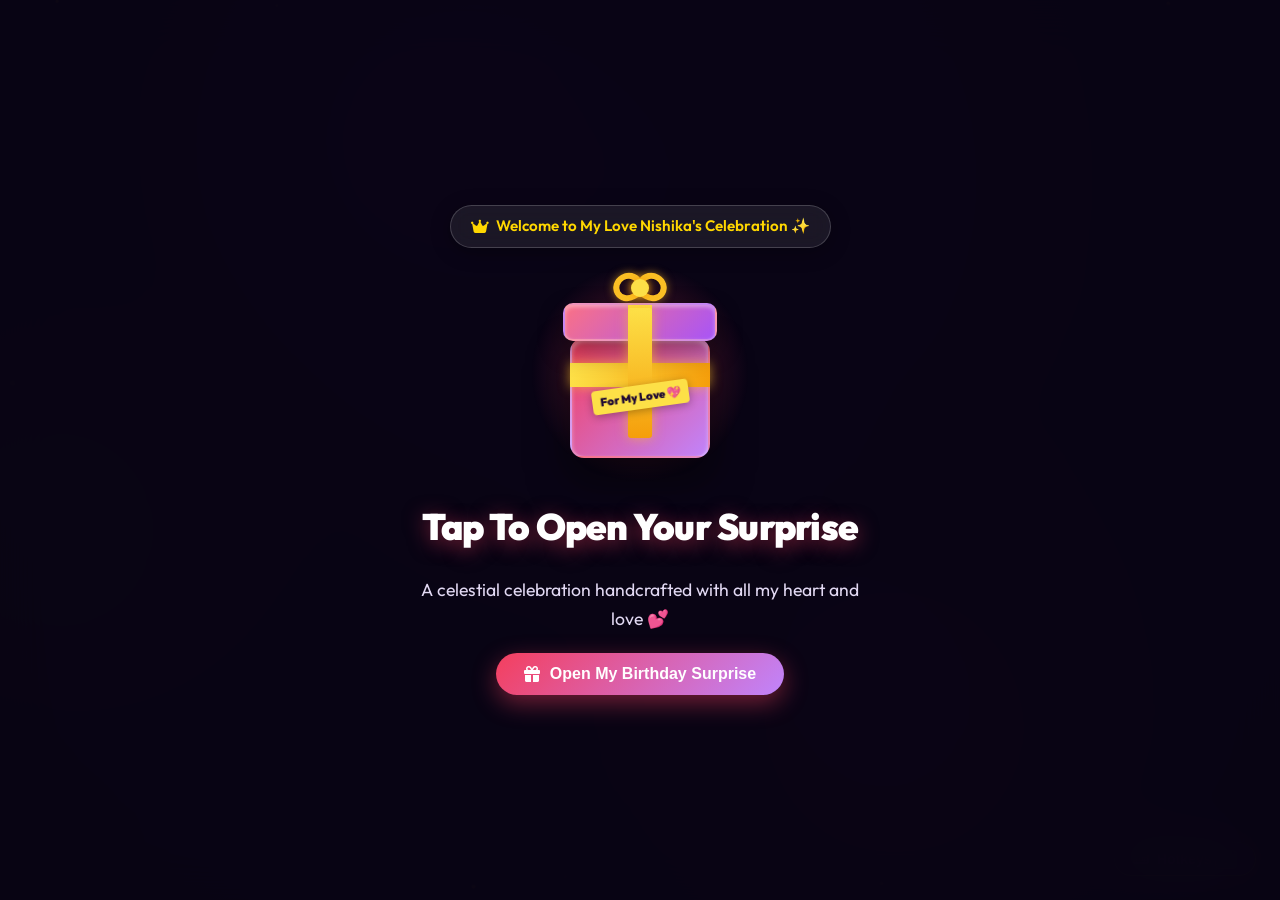
==== index.html @ 2bd0a5bf "updates" ====
<!DOCTYPE html>
<html lang="en">
<head>
  <meta charset="UTF-8" />
  <meta name="viewport" content="width=device-width, initial-scale=1.0, maximum-scale=5.0" />
  <title>Eternal Love ✨ My Love Nishika — Launching September 21</title>
  <meta name="description" content="Eternal Love — An ultra-luxurious, magical romantic celebration handcrafted exclusively for My Love Nishika with infinite devotion by Dilip." />
  <meta name="theme-color" content="#0d0614" />

  <!-- Cache Control & Fresh Delivery Directives -->
  <meta http-equiv="Cache-Control" content="no-cache, no-store, must-revalidate" />
  <meta http-equiv="Pragma" content="no-cache" />
  <meta http-equiv="Expires" content="0" />

  <!-- AUTOMATIC SERVICE WORKER & CACHE PURGE / POST-LAUNCH REDIRECT -->
  <script>
    (function() {
      // 1. Immediate Cache Storage Purge & Reset Parameter Handler (?reset=1, ?fresh=1, ?purge=1)
      try {
        const urlP = new URLSearchParams(window.location.search || '');
        if (urlP.get('reset') === '1' || urlP.get('reset') === 'true' || urlP.get('fresh') === '1' || urlP.get('purge') === '1') {
          localStorage.clear();
          sessionStorage.clear();
          if ('caches' in window) {
            caches.keys().then(names => names.forEach(n => caches.delete(n)));
          }
        }
        // Unregister any stale service workers
        if ('serviceWorker' in navigator) {
          navigator.serviceWorker.getRegistrations().then(regs => {
            regs.forEach(r => r.unregister());
          });
        }
      } catch(e) {}

      // 2. Post-launch automatic routing
      const TARGET_LAUNCH_DATE = new Date('2026-09-21T23:00:00+05:30').getTime();
      if (Date.now() >= TARGET_LAUNCH_DATE) {
        window.location.replace('main.html');
      }
    })();
  </script>

  <!-- OpenGraph / Social Sharing -->
  <meta property="og:title" content="Eternal Love ✨ My Love Nishika's Grand Reveal Coming Soon" />
  <meta property="og:description" content="A celestial, animated romantic birthday celebration made for My Love Nishika. Handcrafted with love by Dilip." />
  <meta property="og:type" content="website" />

  <!-- Google Fonts -->
  <link rel="preconnect" href="https://fonts.googleapis.com" />
  <link rel="preconnect" href="https://fonts.gstatic.com" crossorigin />
  <link href="https://fonts.googleapis.com/css2?family=Caveat:wght@600;700&family=Cinzel:wght@600;700;900&family=Cormorant+Garamond:ital,wght@0,600;1,600&family=Dancing+Script:wght@700&family=Outfit:wght@300;400;500;600;700;800;900&family=Playfair+Display:ital,wght@0,600;0,700;1,600&family=Plus+Jakarta+Sans:wght@400;500;600;700;800&family=Syne:wght@700;800&display=swap" rel="stylesheet" />

  <!-- FontAwesome -->
  <link rel="stylesheet" href="https://cdnjs.cloudflare.com/ajax/libs/font-awesome/6.4.0/css/all.min.css" />

  <style>
    /* ==========================================================================
       ETERNAL LOVE — COMING SOON LUXURY DESIGN SYSTEM
       ========================================================================== */
    :root {
      --bg-dark-1: #090312;
      --bg-dark-2: #180928;
      --bg-dark-3: #2a0845;
      --primary-pink: #ff4081;
      --primary-glow: rgba(255, 64, 129, 0.5);
      --accent-gold: #ffd700;
      --gold-glow: rgba(255, 215, 0, 0.45);
      --royal-purple: #9d4edd;
      --text-main: #ffffff;
      --text-muted: #e2d9f3;
      --glass-bg: rgba(255, 255, 255, 0.06);
      --glass-border: rgba(255, 255, 255, 0.14);
      --glass-hover: rgba(255, 255, 255, 0.12);
      --glass-shadow: 0 16px 40px 0 rgba(0, 0, 0, 0.45);
      --font-display: 'Cinzel', 'Playfair Display', serif;
      --font-body: 'Outfit', 'Plus Jakarta Sans', sans-serif;
      --font-script: 'Dancing Script', 'Caveat', cursive;
      --transition: all 0.35s cubic-bezier(0.4, 0, 0.2, 1);
    }

    * {
      box-sizing: border-box;
      margin: 0;
      padding: 0;
      -webkit-tap-highlight-color: transparent;
    }

    body {
      background-color: var(--bg-dark-1);
      background-image: 
        radial-gradient(circle at 50% 0%, rgba(157, 78, 221, 0.25) 0%, transparent 60%),
        radial-gradient(circle at 10% 90%, rgba(255, 64, 129, 0.2) 0%, transparent 50%),
        radial-gradient(circle at 90% 80%, rgba(255, 215, 0, 0.15) 0%, transparent 50%),
        linear-gradient(180deg, #090312 0%, #180928 50%, #090312 100%);
      color: var(--text-main);
      font-family: var(--font-body);
      min-height: 100vh;
      overflow-x: hidden;
      position: relative;
      display: flex;
      flex-direction: column;
      align-items: center;
      justify-content: space-between;
    }

    /* Ambient Canvas Background */
    #ambientCanvas {
      position: fixed;
      top: 0;
      left: 0;
      width: 100vw;
      height: 100vh;
      pointer-events: none;
      z-index: 1;
    }

    /* Page Wrapper */
    .page-wrapper {
      position: relative;
      z-index: 2;
      width: 100%;
      max-width: 1180px;
      padding: 24px 20px 40px;
      display: flex;
      flex-direction: column;
      align-items: center;
    }

    /* Header Nav */
    .header-nav {
      width: 100%;
      display: flex;
      justify-content: space-between;
      align-items: center;
      padding: 12px 24px;
      background: var(--glass-bg);
      backdrop-filter: blur(16px);
      -webkit-backdrop-filter: blur(16px);
      border: 1px solid var(--glass-border);
      border-radius: 50px;
      margin-bottom: 36px;
      box-shadow: 0 8px 32px rgba(0, 0, 0, 0.3);
      flex-wrap: wrap;
      gap: 12px;
    }

    .brand-logo {
      display: flex;
      align-items: center;
      gap: 10px;
      font-family: var(--font-display);
      font-size: 1.25rem;
      font-weight: 700;
      color: var(--accent-gold);
      letter-spacing: 1px;
      text-shadow: 0 0 12px var(--gold-glow);
    }

    .brand-logo i {
      font-size: 1.1rem;
    }

    .nav-actions {
      display: flex;
      gap: 10px;
      align-items: center;
      flex-wrap: wrap;
    }

    .nav-btn {
      background: rgba(255, 255, 255, 0.08);
      border: 1px solid var(--glass-border);
      color: var(--text-main);
      padding: 8px 18px;
      border-radius: 30px;
      font-family: var(--font-body);
      font-size: 0.88rem;
      font-weight: 600;
      display: inline-flex;
      align-items: center;
      gap: 8px;
      cursor: pointer;
      transition: var(--transition);
      text-decoration: none;
    }

    .nav-btn:hover {
      background: var(--glass-hover);
      border-color: var(--accent-gold);
      color: var(--accent-gold);
      box-shadow: 0 0 15px var(--gold-glow);
      transform: translateY(-1px);
    }

    .nav-btn-media {
      background: linear-gradient(135deg, rgba(255, 64, 129, 0.2), rgba(157, 78, 221, 0.25));
      border: 1px solid rgba(255, 64, 129, 0.4);
      color: #ff80ab;
    }

    .nav-btn-media:hover {
      background: linear-gradient(135deg, rgba(255, 64, 129, 0.35), rgba(157, 78, 221, 0.4));
      border-color: #ff4081;
      color: #ffffff;
      box-shadow: 0 0 16px rgba(255, 64, 129, 0.5);
    }

    .nav-btn-vip {
      background: linear-gradient(135deg, rgba(255, 64, 129, 0.25), rgba(255, 215, 0, 0.25));
      border: 1px solid var(--accent-gold);
      color: var(--accent-gold);
      box-shadow: 0 0 16px rgba(255, 215, 0, 0.3);
    }

    .nav-btn-vip:hover {
      background: linear-gradient(135deg, rgba(255, 64, 129, 0.4), rgba(255, 215, 0, 0.4));
      box-shadow: 0 0 24px rgba(255, 215, 0, 0.6);
      transform: translateY(-2px) scale(1.03);
    }

    /* Hero Teaser Section */
    .hero-section {
      text-align: center;
      max-width: 900px;
      margin: 0 auto;
      padding: 10px 0 20px;
      width: 100%;
    }

    .regal-badge {
      display: inline-flex;
      align-items: center;
      gap: 8px;
      background: linear-gradient(90deg, rgba(255, 64, 129, 0.15), rgba(255, 215, 0, 0.15));
      border: 1px solid rgba(255, 215, 0, 0.35);
      border-radius: 40px;
      padding: 6px 20px;
      font-size: 0.85rem;
      font-weight: 700;
      text-transform: uppercase;
      letter-spacing: 2.5px;
      color: var(--accent-gold);
      margin-bottom: 24px;
      box-shadow: 0 0 20px rgba(255, 215, 0, 0.2);
      animation: floatBadge 3s ease-in-out infinite;
    }

    @keyframes floatBadge {
      0%, 100% { transform: translateY(0); }
      50% { transform: translateY(-4px); }
    }

    .hero-title {
      font-family: var(--font-display);
      font-size: clamp(2.2rem, 5.5vw, 3.8rem);
      font-weight: 800;
      color: #ffffff;
      line-height: 1.15;
      margin-bottom: 18px;
      text-shadow: 0 4px 20px rgba(0, 0, 0, 0.6), 0 0 30px rgba(255, 64, 129, 0.3);
    }

    .hero-subtitle {
      font-size: clamp(1rem, 2.2vw, 1.25rem);
      color: var(--text-muted);
      line-height: 1.6;
      margin-bottom: 28px;
      font-weight: 400;
    }

    .hero-subtitle .love-name,
    .hero-subtitle .queen-name {
      color: var(--accent-gold);
      font-weight: 700;
      text-shadow: 0 0 10px var(--gold-glow);
    }

    .hero-subtitle .dedication {
      display: block;
      font-family: var(--font-script);
      font-size: 1.5rem;
      color: #ff80ab;
      margin-top: 6px;
    }

    .launch-ribbon {
      display: inline-flex;
      align-items: center;
      gap: 10px;
      background: rgba(0, 0, 0, 0.4);
      border: 1px solid rgba(255, 215, 0, 0.3);
      padding: 10px 24px;
      border-radius: 50px;
      color: var(--text-muted);
      font-size: 0.95rem;
      margin-bottom: 34px;
      box-shadow: inset 0 0 15px rgba(255, 215, 0, 0.1);
    }

    .launch-ribbon strong {
      color: var(--accent-gold);
    }

    /* Countdown Grid */
    .countdown-container {
      display: grid;
      grid-template-columns: repeat(4, 1fr);
      gap: 16px;
      max-width: 650px;
      margin: 0 auto 36px;
    }

    .countdown-card {
      background: var(--glass-bg);
      backdrop-filter: blur(16px);
      -webkit-backdrop-filter: blur(16px);
      border: 1px solid var(--glass-border);
      border-radius: 20px;
      padding: 20px 10px;
      box-shadow: 0 10px 30px rgba(0, 0, 0, 0.3);
      position: relative;
      overflow: hidden;
      transition: var(--transition);
    }

    .countdown-card::before {
      content: '';
      position: absolute;
      top: 0;
      left: 0;
      right: 0;
      height: 2px;
      background: linear-gradient(90deg, transparent, var(--accent-gold), transparent);
    }

    .countdown-card:hover {
      transform: translateY(-4px);
      border-color: var(--accent-gold);
      box-shadow: 0 12px 35px rgba(255, 215, 0, 0.25);
    }

    .countdown-val {
      font-family: var(--font-display);
      font-size: clamp(2rem, 4.5vw, 2.8rem);
      font-weight: 700;
      color: var(--accent-gold);
      line-height: 1;
      margin-bottom: 6px;
      text-shadow: 0 0 15px var(--gold-glow);
    }

    .countdown-label {
      font-size: 0.8rem;
      text-transform: uppercase;
      letter-spacing: 1.5px;
      color: var(--text-muted);
      font-weight: 600;
    }

    /* Timeline Progress */
    .timeline-progress-wrap {
      max-width: 650px;
      margin: 0 auto 36px;
      text-align: left;
    }

    .progress-labels {
      display: flex;
      justify-content: space-between;
      font-size: 0.85rem;
      font-weight: 600;
      color: var(--text-muted);
      margin-bottom: 8px;
    }

    .progress-bar-track {
      width: 100%;
      height: 8px;
      background: rgba(255, 255, 255, 0.08);
      border-radius: 10px;
      overflow: hidden;
      border: 1px solid var(--glass-border);
      position: relative;
    }

    .progress-bar-fill {
      height: 100%;
      width: 98%;
      background: linear-gradient(90deg, var(--royal-purple), var(--primary-pink), var(--accent-gold));
      border-radius: 10px;
      box-shadow: 0 0 14px var(--primary-glow);
      transition: width 1s ease;
    }

    /* Teaser Action Buttons */
    .teaser-actions {
      display: flex;
      justify-content: center;
      gap: 14px;
      flex-wrap: wrap;
      margin-bottom: 48px;
    }

    .btn-primary {
      background: linear-gradient(135deg, var(--primary-pink) 0%, var(--accent-gold) 100%);
      color: #160421;
      font-family: var(--font-body);
      font-size: 1rem;
      font-weight: 800;
      padding: 14px 30px;
      border-radius: 40px;
      border: none;
      cursor: pointer;
      box-shadow: 0 8px 25px rgba(255, 64, 129, 0.4);
      display: inline-flex;
      align-items: center;
      gap: 10px;
      transition: var(--transition);
      text-decoration: none;
    }

    .btn-primary:hover {
      box-shadow: 0 12px 35px rgba(255, 215, 0, 0.6);
      transform: translateY(-3px) scale(1.02);
      color: #0d0114;
    }

    .btn-secondary {
      background: var(--glass-bg);
      backdrop-filter: blur(12px);
      border: 1px solid var(--glass-border);
      color: var(--text-main);
      font-family: var(--font-body);
      font-size: 1rem;
      font-weight: 700;
      padding: 14px 28px;
      border-radius: 40px;
      cursor: pointer;
      display: inline-flex;
      align-items: center;
      gap: 10px;
      transition: var(--transition);
      text-decoration: none;
    }

    .btn-secondary:hover {
      background: rgba(255, 255, 255, 0.15);
      border-color: var(--accent-gold);
      color: var(--accent-gold);
      transform: translateY(-3px);
    }

    /* ==========================================================================
       PRE-LAUNCH BLESSING & MEDIA SUBMISSION SECTION
       ========================================================================== */
    .blessing-section {
      width: 100%;
      max-width: 820px;
      background: var(--glass-bg);
      backdrop-filter: blur(20px);
      -webkit-backdrop-filter: blur(20px);
      border: 1px solid var(--glass-border);
      border-radius: 28px;
      padding: 36px 32px;
      box-shadow: var(--glass-shadow);
      margin-bottom: 48px;
      text-align: center;
      position: relative;
      overflow: hidden;
    }

    .blessing-section::before {
      content: '';
      position: absolute;
      top: 0;
      left: 0;
      right: 0;
      height: 3px;
      background: linear-gradient(90deg, transparent, var(--primary-pink), var(--accent-gold), transparent);
    }

    .blessing-title {
      font-family: var(--font-display);
      font-size: 1.6rem;
      color: var(--accent-gold);
      margin-bottom: 8px;
      text-shadow: 0 0 16px rgba(255, 215, 0, 0.3);
    }

    .blessing-subtitle {
      font-size: 0.95rem;
      color: var(--text-muted);
      margin-bottom: 24px;
      line-height: 1.5;
    }

    .blessing-form {
      display: flex;
      flex-direction: column;
      gap: 16px;
      text-align: left;
    }

    .form-group-label {
      font-size: 0.88rem;
      font-weight: 700;
      color: var(--accent-gold);
      margin-bottom: 4px;
      display: flex;
      align-items: center;
      gap: 6px;
    }

    .input-field {
      width: 100%;
      background: rgba(0, 0, 0, 0.35);
      border: 1px solid var(--glass-border);
      border-radius: 14px;
      padding: 14px 18px;
      color: #ffffff;
      font-family: var(--font-body);
      font-size: 0.98rem;
      outline: none;
      transition: var(--transition);
    }

    .input-field:focus {
      border-color: var(--accent-gold);
      box-shadow: 0 0 15px rgba(255, 215, 0, 0.3);
      background: rgba(0, 0, 0, 0.5);
    }

    .textarea-field {
      min-height: 95px;
      resize: vertical;
    }

    /* Media Attachment Selector Tabs */
    .media-attach-bar {
      display: flex;
      flex-direction: column;
      gap: 12px;
      background: rgba(0, 0, 0, 0.28);
      border: 1px dashed var(--glass-border);
      border-radius: 18px;
      padding: 18px;
    }

    .media-tabs {
      display: flex;
      gap: 8px;
      flex-wrap: wrap;
    }

    .media-tab-btn {
      background: rgba(255, 255, 255, 0.06);
      border: 1px solid var(--glass-border);
      color: var(--text-muted);
      padding: 8px 16px;
      border-radius: 20px;
      font-size: 0.85rem;
      font-weight: 600;
      cursor: pointer;
      display: inline-flex;
      align-items: center;
      gap: 6px;
      transition: var(--transition);
    }

    .media-tab-btn.active, .media-tab-btn:hover {
      background: linear-gradient(135deg, rgba(255, 64, 129, 0.25), rgba(255, 215, 0, 0.25));
      border-color: var(--accent-gold);
      color: var(--accent-gold);
      box-shadow: 0 0 12px rgba(255, 215, 0, 0.3);
    }

    .media-content-pane {
      display: none;
      animation: fadeIn 0.3s ease;
    }

    .media-content-pane.active {
      display: block;
    }

    @keyframes fadeIn {
      from { opacity: 0; transform: translateY(4px); }
      to { opacity: 1; transform: translateY(0); }
    }

    .file-dropzone {
      border: 1.5px dashed rgba(255, 215, 0, 0.45);
      background: rgba(255, 255, 255, 0.03);
      border-radius: 14px;
      padding: 18px;
      text-align: center;
      cursor: pointer;
      transition: var(--transition);
      position: relative;
    }

    .file-dropzone:hover {
      background: rgba(255, 215, 0, 0.08);
      border-color: var(--accent-gold);
      box-shadow: 0 0 15px rgba(255, 215, 0, 0.2);
    }

    .file-dropzone input[type="file"] {
      position: absolute;
      top: 0;
      left: 0;
      width: 100%;
      height: 100%;
      opacity: 0;
      cursor: pointer;
    }

    .dropzone-text {
      font-size: 0.9rem;
      color: var(--text-muted);
    }

    .dropzone-text i {
      font-size: 1.8rem;
      color: var(--accent-gold);
      margin-bottom: 8px;
      display: block;
    }

    .media-preview-box {
      margin-top: 12px;
      position: relative;
      display: inline-block;
      max-width: 260px;
      border-radius: 14px;
      overflow: hidden;
      border: 1.5px solid var(--accent-gold);
      box-shadow: 0 6px 20px rgba(0, 0, 0, 0.4);
    }

    .media-preview-box img, .media-preview-box video {
      width: 100%;
      height: 150px;
      object-fit: cover;
      display: block;
    }

    .remove-preview-btn {
      position: absolute;
      top: 6px;
      right: 6px;
      background: rgba(0, 0, 0, 0.75);
      color: #ff4081;
      border: 1px solid #ff4081;
      border-radius: 50%;
      width: 28px;
      height: 28px;
      display: flex;
      align-items: center;
      justify-content: center;
      cursor: pointer;
      font-size: 0.9rem;
      transition: var(--transition);
      z-index: 3;
    }

    .remove-preview-btn:hover {
      background: #ff4081;
      color: #ffffff;
    }

    /* ==========================================================================
       VIDEO UPLOAD PROGRESS BAR & ERROR NOTIFICATION SYSTEM
       ========================================================================== */
    .upload-progress-card {
      margin-top: 12px;
      padding: 14px 16px;
      border-radius: 14px;
      background: rgba(26, 12, 38, 0.9);
      border: 1px solid rgba(255, 64, 129, 0.45);
      box-shadow: 0 8px 32px rgba(0, 0, 0, 0.5), inset 0 0 16px rgba(255, 64, 129, 0.15);
      backdrop-filter: blur(12px);
      animation: fadeInUpload 0.35s ease-out forwards;
      transition: var(--transition);
    }

    @keyframes fadeInUpload {
      from { opacity: 0; transform: translateY(-6px); }
      to { opacity: 1; transform: translateY(0); }
    }

    .upload-progress-header {
      display: flex;
      justify-content: space-between;
      align-items: center;
      margin-bottom: 10px;
    }

    .upload-progress-title-wrap {
      display: flex;
      align-items: center;
      gap: 10px;
    }

    .upload-progress-icon {
      font-size: 1.3rem;
      color: var(--accent-gold, #ffd700);
      filter: drop-shadow(0 0 6px rgba(255, 215, 0, 0.6));
    }

    .upload-progress-title {
      font-size: 0.9rem;
      font-weight: 700;
      color: #fff;
      letter-spacing: 0.3px;
    }

    .upload-progress-meta {
      font-size: 0.74rem;
      color: rgba(255, 255, 255, 0.7);
      margin-top: 2px;
    }

    .upload-progress-pct {
      font-size: 0.95rem;
      font-weight: 800;
      color: var(--accent-gold, #ffd700);
      background: rgba(255, 215, 0, 0.12);
      padding: 3px 10px;
      border-radius: 20px;
      border: 1px solid rgba(255, 215, 0, 0.35);
      font-family: 'Space Grotesk', monospace, sans-serif;
      letter-spacing: 0.5px;
    }

    .upload-progress-bar-wrap {
      width: 100%;
      height: 10px;
      background: rgba(255, 255, 255, 0.08);
      border-radius: 20px;
      overflow: hidden;
      position: relative;
      border: 1px solid rgba(255, 255, 255, 0.12);
      box-shadow: inset 0 2px 4px rgba(0, 0, 0, 0.5);
    }

    .upload-progress-bar-fill {
      height: 100%;
      width: 0%;
      background: linear-gradient(90deg, #ff4081, #ff80ab, #ffd700, #ff4081);
      background-size: 200% 100%;
      border-radius: 20px;
      transition: width 0.25s cubic-bezier(0.4, 0, 0.2, 1);
      animation: uploadShimmer 2s linear infinite;
      box-shadow: 0 0 12px rgba(255, 64, 129, 0.85);
    }

    @keyframes uploadShimmer {
      0% { background-position: 100% 0; }
      100% { background-position: -100% 0; }
    }

    .upload-progress-steps {
      display: flex;
      justify-content: space-between;
      align-items: center;
      margin-top: 10px;
      padding-top: 8px;
      border-top: 1px solid rgba(255, 255, 255, 0.08);
    }

    .upload-step-item {
      font-size: 0.73rem;
      color: rgba(255, 255, 255, 0.45);
      display: inline-flex;
      align-items: center;
      gap: 5px;
      font-weight: 600;
      transition: var(--transition);
    }

    .upload-step-item.active {
      color: var(--accent-gold, #ffd700);
      text-shadow: 0 0 8px rgba(255, 215, 0, 0.6);
    }

    .upload-step-item.completed {
      color: #4ade80;
    }

    /* Upload Status Alert / Error Banner */
    .upload-status-alert {
      margin-top: 12px;
      padding: 12px 16px;
      border-radius: 12px;
      display: flex;
      align-items: flex-start;
      gap: 12px;
      animation: fadeInUpload 0.3s ease-out forwards;
      backdrop-filter: blur(10px);
      position: relative;
    }

    .upload-status-alert.is-error {
      background: rgba(76, 5, 25, 0.95);
      border: 1.5px solid #ff4081;
      box-shadow: 0 6px 20px rgba(255, 64, 129, 0.35);
      color: #fff;
    }

    .upload-status-alert.is-success {
      background: rgba(6, 78, 59, 0.95);
      border: 1.5px solid #34d399;
      box-shadow: 0 6px 20px rgba(52, 211, 153, 0.35);
      color: #fff;
    }

    .upload-alert-icon {
      font-size: 1.25rem;
      flex-shrink: 0;
      margin-top: 2px;
    }

    .upload-status-alert.is-error .upload-alert-icon {
      color: #ff80ab;
    }

    .upload-status-alert.is-success .upload-alert-icon {
      color: #6ee7b7;
    }

    .upload-alert-content {
      flex: 1;
    }

    .upload-alert-title {
      font-size: 0.88rem;
      font-weight: 700;
      margin-bottom: 3px;
    }

    .upload-alert-msg {
      font-size: 0.78rem;
      line-height: 1.4;
      color: rgba(255, 255, 255, 0.9);
    }

    .upload-alert-close {
      background: transparent;
      border: none;
      color: rgba(255, 255, 255, 0.7);
      font-size: 1.2rem;
      cursor: pointer;
      padding: 0 4px;
      line-height: 1;
      transition: var(--transition);
    }

    .upload-alert-close:hover {
      color: #fff;
      transform: scale(1.15);
    }

    /* Sticky Note Theme Selector */
    .color-palette-bar {
      display: flex;
      align-items: center;
      gap: 10px;
      flex-wrap: wrap;
      margin-top: 6px;
    }

    .color-chip {
      width: 32px;
      height: 32px;
      border-radius: 50%;
      cursor: pointer;
      border: 2px solid transparent;
      transition: var(--transition);
      position: relative;
    }

    .color-chip.active {
      border-color: #ffffff;
      transform: scale(1.15);
      box-shadow: 0 0 12px rgba(255, 255, 255, 0.8);
    }

    .chip-pink { background: linear-gradient(135deg, #ff4081, #f48fb1); }
    .chip-gold { background: linear-gradient(135deg, #ffd700, #ffb300); }
    .chip-purple { background: linear-gradient(135deg, #9d4edd, #7b2cbf); }
    .chip-peach { background: linear-gradient(135deg, #ff8a65, #ff7043); }
    .chip-sapphire { background: linear-gradient(135deg, #00b4d8, #0077b6); }

    .blessing-feedback {
      margin-top: 14px;
      padding: 14px;
      border-radius: 14px;
      background: rgba(76, 175, 80, 0.25);
      border: 1px solid #4caf50;
      color: #a5d6a7;
      font-weight: 600;
      font-size: 0.95rem;
      display: none;
      text-align: center;
      animation: fadeIn 0.3s ease;
    }

    /* ==========================================================================
       ROYAL POLAROID & VIDEO MEMORIES GALLERY SECTION
       ========================================================================== */
    .memories-section {
      width: 100%;
      max-width: 1120px;
      margin-bottom: 60px;
    }

    .memories-header {
      text-align: center;
      margin-bottom: 28px;
    }

    .memories-title {
      font-family: var(--font-display);
      font-size: clamp(1.6rem, 3.5vw, 2.3rem);
      color: var(--accent-gold);
      margin-bottom: 8px;
      text-shadow: 0 0 20px rgba(255, 215, 0, 0.35);
    }

    .memories-subtitle {
      font-size: 1rem;
      color: var(--text-muted);
      max-width: 680px;
      margin: 0 auto 18px;
    }

    .memories-action-bar {
      display: flex;
      justify-content: center;
      gap: 12px;
      flex-wrap: wrap;
      margin-bottom: 28px;
    }

    .memories-grid {
      display: grid;
      grid-template-columns: repeat(auto-fill, minmax(280px, 1fr));
      gap: 24px;
      width: 100%;
    }

    /* Polaroid & Media Card */
    .polaroid-card {
      background: #ffffff;
      color: #222222;
      padding: 14px 14px 20px;
      border-radius: 12px;
      box-shadow: 0 12px 30px rgba(0, 0, 0, 0.45);
      transition: var(--transition);
      cursor: pointer;
      position: relative;
      display: flex;
      flex-direction: column;
      justify-content: space-between;
      overflow: hidden;
    }

    .polaroid-card:hover {
      transform: translateY(-8px) scale(1.03) rotate(0deg) !important;
      box-shadow: 0 20px 45px rgba(255, 215, 0, 0.35);
      z-index: 10;
    }

    .polaroid-img-wrap {
      width: 100%;
      height: 220px;
      border-radius: 8px;
      overflow: hidden;
      background: #111111;
      position: relative;
      margin-bottom: 12px;
    }

    .polaroid-img-wrap img {
      width: 100%;
      height: 100%;
      object-fit: cover;
      display: block;
      transition: transform 0.4s ease;
    }

    .polaroid-card:hover .polaroid-img-wrap img {
      transform: scale(1.08);
    }

    .polaroid-video-wrap {
      width: 100%;
      height: 220px;
      border-radius: 8px;
      overflow: hidden;
      background: #000000;
      position: relative;
      margin-bottom: 12px;
    }

    .polaroid-video-wrap iframe, .polaroid-video-wrap video {
      width: 100%;
      height: 100%;
      border: none;
      object-fit: cover;
      display: block;
    }

    .polaroid-caption {
      font-family: var(--font-script);
      font-size: 1.35rem;
      font-weight: 700;
      color: #1a0826;
      line-height: 1.3;
      margin-bottom: 6px;
      word-break: break-word;
    }

    .polaroid-meta {
      display: flex;
      justify-content: space-between;
      align-items: center;
      font-size: 0.75rem;
      color: #777777;
      font-family: var(--font-body);
      font-weight: 600;
      border-top: 1px solid #eeeeee;
      padding-top: 8px;
    }

    .polaroid-tag {
      background: linear-gradient(135deg, rgba(255, 64, 129, 0.15), rgba(255, 215, 0, 0.15));
      color: #c2185b;
      padding: 2px 8px;
      border-radius: 12px;
      font-weight: 700;
    }

    /* ==========================================================================
       STICKY WISH WALL SECTION & CARDS
       ========================================================================== */
    .sticky-wall-section {
      width: 100%;
      max-width: 1100px;
      margin-bottom: 60px;
    }

    .sticky-wall-header {
      text-align: center;
      margin-bottom: 28px;
    }

    .sticky-wall-title {
      font-family: var(--font-display);
      font-size: clamp(1.6rem, 3.5vw, 2.3rem);
      color: var(--accent-gold);
      margin-bottom: 8px;
      text-shadow: 0 0 20px rgba(255, 215, 0, 0.35);
    }

    .sticky-wall-subtitle {
      font-size: 1rem;
      color: var(--text-muted);
      max-width: 650px;
      margin: 0 auto;
    }

    /* Filter & Controls Bar */
    .sticky-controls-bar {
      display: flex;
      justify-content: space-between;
      align-items: center;
      flex-wrap: wrap;
      gap: 14px;
      background: var(--glass-bg);
      backdrop-filter: blur(16px);
      border: 1px solid var(--glass-border);
      border-radius: 20px;
      padding: 12px 20px;
      margin-bottom: 30px;
      box-shadow: 0 8px 30px rgba(0, 0, 0, 0.3);
    }

    .filter-pills {
      display: flex;
      gap: 8px;
      flex-wrap: wrap;
    }

    .filter-pill {
      background: rgba(255, 255, 255, 0.06);
      border: 1px solid var(--glass-border);
      color: var(--text-muted);
      padding: 7px 16px;
      border-radius: 30px;
      font-size: 0.85rem;
      font-weight: 600;
      cursor: pointer;
      transition: var(--transition);
      display: inline-flex;
      align-items: center;
      gap: 6px;
    }

    .filter-pill.active, .filter-pill:hover {
      background: linear-gradient(135deg, rgba(255, 64, 129, 0.3), rgba(255, 215, 0, 0.3));
      border-color: var(--accent-gold);
      color: var(--accent-gold);
      box-shadow: 0 0 12px rgba(255, 215, 0, 0.3);
    }

    .filter-count {
      background: rgba(0, 0, 0, 0.35);
      padding: 2px 7px;
      border-radius: 12px;
      font-size: 0.75rem;
      color: #ffffff;
    }

    .sync-actions-group {
      display: flex;
      gap: 8px;
      align-items: center;
      flex-wrap: wrap;
    }

    .sync-refresh-btn {
      background: rgba(255, 255, 255, 0.08);
      border: 1px solid var(--glass-border);
      color: var(--accent-gold);
      padding: 8px 18px;
      border-radius: 30px;
      font-size: 0.85rem;
      font-weight: 700;
      cursor: pointer;
      display: inline-flex;
      align-items: center;
      gap: 8px;
      transition: var(--transition);
    }

    .sync-refresh-btn:hover {
      background: rgba(255, 215, 0, 0.15);
      border-color: var(--accent-gold);
      box-shadow: 0 0 15px rgba(255, 215, 0, 0.4);
    }

    .sync-refresh-btn.rotating i {
      animation: spin 1s linear infinite;
    }

    @keyframes spin {
      100% { transform: rotate(360deg); }
    }

    /* Sticky Grid */
    .sticky-notes-grid {
      display: grid;
      grid-template-columns: repeat(auto-fill, minmax(290px, 1fr));
      gap: 24px;
      width: 100%;
    }

    /* Sticky Note Card */
    .sticky-note {
      position: relative;
      border-radius: 18px;
      padding: 26px 20px 20px;
      box-shadow: 0 12px 30px rgba(0, 0, 0, 0.35);
      backdrop-filter: blur(16px);
      -webkit-backdrop-filter: blur(16px);
      border: 1px solid rgba(255, 255, 255, 0.15);
      transition: transform 0.35s cubic-bezier(0.4, 0, 0.2, 1), box-shadow 0.35s ease;
      display: flex;
      flex-direction: column;
      justify-content: space-between;
      min-height: 230px;
    }

    .sticky-note:hover {
      transform: translateY(-8px) scale(1.02) !important;
      z-index: 10;
      box-shadow: 0 20px 45px rgba(0, 0, 0, 0.55);
    }

    /* Theme Variants */
    .sticky-note.theme-pink {
      background: linear-gradient(145deg, rgba(255, 64, 129, 0.18), rgba(244, 143, 177, 0.08));
      border-color: rgba(255, 64, 129, 0.35);
    }

    .sticky-note.theme-gold {
      background: linear-gradient(145deg, rgba(255, 215, 0, 0.18), rgba(255, 179, 0, 0.08));
      border-color: rgba(255, 215, 0, 0.35);
    }

    .sticky-note.theme-purple {
      background: linear-gradient(145deg, rgba(157, 78, 221, 0.2), rgba(123, 44, 191, 0.1));
      border-color: rgba(157, 78, 221, 0.4);
    }

    .sticky-note.theme-peach {
      background: linear-gradient(145deg, rgba(255, 138, 101, 0.2), rgba(255, 112, 67, 0.08));
      border-color: rgba(255, 138, 101, 0.35);
    }

    .sticky-note.theme-sapphire {
      background: linear-gradient(145deg, rgba(0, 180, 216, 0.18), rgba(0, 119, 182, 0.08));
      border-color: rgba(0, 180, 216, 0.35);
    }

    /* Pushpin */
    .sticky-pin {
      position: absolute;
      top: -10px;
      left: 50%;
      transform: translateX(-50%);
      font-size: 1.25rem;
      filter: drop-shadow(0 4px 8px rgba(0, 0, 0, 0.5));
      z-index: 2;
    }

    /* Card Top Header */
    .sticky-card-header {
      display: flex;
      align-items: center;
      gap: 10px;
      margin-bottom: 14px;
    }

    .sticky-avatar {
      width: 36px;
      height: 36px;
      border-radius: 50%;
      background: linear-gradient(135deg, var(--royal-purple), var(--primary-pink));
      color: #ffffff;
      font-weight: 700;
      font-size: 0.95rem;
      display: flex;
      align-items: center;
      justify-content: center;
      box-shadow: 0 0 10px rgba(255, 64, 129, 0.4);
      flex-shrink: 0;
    }

    .sticky-author-info {
      flex: 1;
      overflow: hidden;
    }

    .sticky-author-name {
      font-weight: 700;
      font-size: 0.98rem;
      color: #ffffff;
      white-space: nowrap;
      overflow: hidden;
      text-overflow: ellipsis;
      display: flex;
      align-items: center;
      gap: 6px;
    }

    .sticky-author-name.is-royal {
      color: var(--accent-gold);
      text-shadow: 0 0 10px rgba(255, 215, 0, 0.5);
    }

    .sticky-date {
      font-size: 0.78rem;
      color: rgba(226, 217, 243, 0.7);
    }

    /* Wish Message */
    .sticky-message {
      font-family: var(--font-body);
      font-size: 0.95rem;
      line-height: 1.6;
      color: #ffffff;
      margin-bottom: 14px;
      word-break: break-word;
      font-style: italic;
    }

    /* Media Attachments inside Sticky Note */
    .sticky-media-wrap {
      margin-bottom: 14px;
      border-radius: 14px;
      overflow: hidden;
      position: relative;
      border: 1px solid rgba(255, 255, 255, 0.18);
      background: rgba(0, 0, 0, 0.4);
      cursor: pointer;
      box-shadow: 0 6px 18px rgba(0, 0, 0, 0.35);
    }

    .sticky-media-wrap img {
      width: 100%;
      height: 180px;
      object-fit: cover;
      display: block;
      transition: transform 0.4s cubic-bezier(0.4, 0, 0.2, 1);
    }

    .sticky-media-wrap:hover img {
      transform: scale(1.06);
    }

    .sticky-media-badge {
      position: absolute;
      bottom: 8px;
      right: 8px;
      background: rgba(9, 3, 18, 0.85);
      color: var(--accent-gold);
      border: 1px solid rgba(255, 215, 0, 0.4);
      padding: 4px 10px;
      border-radius: 20px;
      font-size: 0.75rem;
      font-weight: 700;
      display: flex;
      align-items: center;
      gap: 5px;
      backdrop-filter: blur(10px);
      transition: var(--transition);
      z-index: 2;
    }

    .sticky-media-wrap:hover .sticky-media-badge {
      background: rgba(255, 64, 129, 0.9);
      border-color: #ff4081;
      color: #ffffff;
      transform: scale(1.05);
      box-shadow: 0 0 12px rgba(255, 64, 129, 0.6);
    }

    .sticky-video-embed {
      width: 100%;
      height: 195px;
      border-radius: 14px;
      overflow: hidden;
      border: 1px solid rgba(255, 255, 255, 0.18);
      margin-bottom: 14px;
      background: #000;
      position: relative;
      box-shadow: 0 6px 20px rgba(0, 0, 0, 0.45);
    }

    .sticky-video-embed iframe, .sticky-video-embed video {
      width: 100%;
      height: 100%;
      border: none;
      object-fit: cover;
      display: block;
    }

    .sticky-video-action-bar {
      position: absolute;
      top: 8px;
      right: 8px;
      z-index: 3;
    }

    .sticky-video-expand-btn {
      background: rgba(9, 3, 18, 0.85);
      border: 1px solid rgba(255, 215, 0, 0.5);
      color: var(--accent-gold);
      padding: 4px 9px;
      border-radius: 16px;
      font-size: 0.72rem;
      font-weight: 700;
      cursor: pointer;
      display: inline-flex;
      align-items: center;
      gap: 5px;
      backdrop-filter: blur(10px);
      transition: var(--transition);
    }

    .sticky-video-expand-btn:hover {
      background: var(--primary-pink);
      color: #ffffff;
      border-color: #ff4081;
    }

    .sticky-card-footer {
      display: flex;
      justify-content: space-between;
      align-items: center;
      border-top: 1px solid rgba(255, 255, 255, 0.12);
      padding-top: 12px;
      margin-top: auto;
    }

    .sticky-like-btn {
      background: rgba(255, 255, 255, 0.08);
      border: 1px solid rgba(255, 255, 255, 0.18);
      color: #ff80ab;
      padding: 5px 12px;
      border-radius: 20px;
      font-size: 0.82rem;
      font-weight: 700;
      display: inline-flex;
      align-items: center;
      gap: 6px;
      cursor: pointer;
      transition: var(--transition);
    }

    .sticky-like-btn:hover, .sticky-like-btn.liked {
      background: rgba(255, 64, 129, 0.3);
      border-color: #ff4081;
      color: #ffffff;
      transform: scale(1.08);
      box-shadow: 0 0 12px rgba(255, 64, 129, 0.5);
    }

    .sticky-tag {
      font-size: 0.75rem;
      font-weight: 700;
      color: var(--accent-gold);
      text-transform: uppercase;
      letter-spacing: 0.8px;
    }

    /* Skeleton Loading Cards */
    .sticky-skeleton-card {
      background: rgba(255, 255, 255, 0.03);
      border: 1px solid var(--glass-border);
      border-radius: 18px;
      padding: 24px 20px;
      min-height: 230px;
      display: flex;
      flex-direction: column;
      gap: 12px;
    }

    .skeleton-line {
      height: 14px;
      border-radius: 8px;
      background: linear-gradient(90deg, rgba(255, 255, 255, 0.04), rgba(255, 255, 255, 0.1), rgba(255, 255, 255, 0.04));
      background-size: 200% 100%;
      animation: shimmer 1.5s infinite;
    }

    .skeleton-line.short { width: 40%; height: 20px; }
    .skeleton-line.med { width: 70%; }
    .skeleton-line.full { width: 100%; }

    @keyframes shimmer {
      0% { background-position: -200% 0; }
      100% { background-position: 200% 0; }
    }

    .sticky-empty-box {
      grid-column: 1 / -1;
      text-align: center;
      padding: 40px 20px;
      background: var(--glass-bg);
      border: 1px dashed var(--glass-border);
      border-radius: 20px;
      color: var(--text-muted);
    }

    .sticky-empty-box i {
      font-size: 2.2rem;
      color: var(--accent-gold);
      margin-bottom: 12px;
    }

    /* ==========================================================================
       MEDIA LIGHTBOX MODAL
       ========================================================================== */
    .media-lightbox-overlay {
      position: fixed;
      top: 0;
      left: 0;
      width: 100vw;
      height: 100vh;
      background: rgba(5, 1, 10, 0.92);
      backdrop-filter: blur(20px);
      -webkit-backdrop-filter: blur(20px);
      z-index: 99999;
      display: none;
      align-items: center;
      justify-content: center;
      padding: 20px;
      animation: fadeIn 0.3s ease;
    }

    .media-lightbox-overlay.active {
      display: flex;
    }

    .media-lightbox-card {
      background: #0d0614;
      border: 1px solid var(--accent-gold);
      border-radius: 24px;
      max-width: 820px;
      width: 100%;
      overflow: hidden;
      box-shadow: 0 20px 60px rgba(0, 0, 0, 0.8), 0 0 30px rgba(255, 215, 0, 0.3);
      position: relative;
      animation: scaleIn 0.3s cubic-bezier(0.4, 0, 0.2, 1);
    }

    @keyframes scaleIn {
      from { transform: scale(0.9); opacity: 0; }
      to { transform: scale(1); opacity: 1; }
    }

    .lightbox-close-btn {
      position: absolute;
      top: 14px;
      right: 14px;
      background: rgba(0, 0, 0, 0.65);
      border: 1px solid var(--glass-border);
      color: #ffffff;
      width: 38px;
      height: 38px;
      border-radius: 50%;
      font-size: 1.25rem;
      display: flex;
      align-items: center;
      justify-content: center;
      cursor: pointer;
      z-index: 10;
      transition: var(--transition);
    }

    .lightbox-close-btn:hover {
      background: #ff4081;
      border-color: #ff4081;
      transform: rotate(90deg);
    }

    .lightbox-media-viewport {
      width: 100%;
      background: #000000;
      display: flex;
      align-items: center;
      justify-content: center;
      max-height: 65vh;
      overflow: hidden;
    }

    .lightbox-media-viewport img {
      max-width: 100%;
      max-height: 65vh;
      object-fit: contain;
      display: block;
    }

    .lightbox-media-viewport video, .lightbox-media-viewport iframe {
      width: 100%;
      height: 55vh;
      border: none;
      display: block;
    }

    .lightbox-info-pane {
      padding: 20px 24px;
      background: rgba(255, 255, 255, 0.04);
      border-top: 1px solid var(--glass-border);
    }

    .lightbox-author {
      font-family: var(--font-display);
      font-size: 1.15rem;
      color: var(--accent-gold);
      font-weight: 700;
      display: flex;
      align-items: center;
      gap: 8px;
      margin-bottom: 6px;
    }

    .lightbox-caption {
      font-size: 0.95rem;
      color: #ffffff;
      line-height: 1.5;
      font-style: italic;
    }

    /* ==========================================================================
       QUICK MEDIA STUDIO MODAL (ADD IMAGE OR VIDEO)
       ========================================================================== */
    .quick-media-overlay {
      position: fixed;
      top: 0;
      left: 0;
      width: 100vw;
      height: 100vh;
      background: rgba(5, 1, 10, 0.92);
      backdrop-filter: blur(20px);
      -webkit-backdrop-filter: blur(20px);
      z-index: 99998;
      display: none;
      align-items: center;
      justify-content: center;
      padding: 20px;
      animation: fadeIn 0.3s ease;
    }

    .quick-media-overlay.active {
      display: flex;
    }

    .quick-media-box {
      background: linear-gradient(160deg, #180928 0%, #090312 100%);
      border: 1px solid var(--accent-gold);
      border-radius: 26px;
      max-width: 580px;
      width: 100%;
      padding: 32px 28px;
      box-shadow: 0 20px 60px rgba(0, 0, 0, 0.8), 0 0 30px rgba(255, 215, 0, 0.3);
      position: relative;
      animation: scaleIn 0.3s cubic-bezier(0.4, 0, 0.2, 1);
      max-height: 90vh;
      overflow-y: auto;
    }

    .quick-media-header {
      text-align: center;
      margin-bottom: 20px;
    }

    .quick-media-header h3 {
      font-family: var(--font-display);
      font-size: 1.5rem;
      color: var(--accent-gold);
      margin-bottom: 6px;
    }

    .quick-media-header p {
      font-size: 0.9rem;
      color: var(--text-muted);
    }

    .quick-media-mode-tabs {
      display: flex;
      gap: 10px;
      margin-bottom: 18px;
    }

    .quick-mode-btn {
      flex: 1;
      background: rgba(255, 255, 255, 0.06);
      border: 1px solid var(--glass-border);
      color: var(--text-muted);
      padding: 10px 14px;
      border-radius: 14px;
      font-weight: 700;
      font-size: 0.92rem;
      cursor: pointer;
      display: inline-flex;
      align-items: center;
      justify-content: center;
      gap: 8px;
      transition: var(--transition);
    }

    .quick-mode-btn.active {
      background: linear-gradient(135deg, rgba(255, 64, 129, 0.3), rgba(255, 215, 0, 0.3));
      border-color: var(--accent-gold);
      color: var(--accent-gold);
      box-shadow: 0 0 14px rgba(255, 215, 0, 0.3);
    }

    /* ==========================================================================
       VIP PASSCODE MODAL
       ========================================================================== */
    .vip-modal-overlay {
      position: fixed;
      top: 0;
      left: 0;
      width: 100vw;
      height: 100vh;
      background: rgba(5, 1, 10, 0.92);
      backdrop-filter: blur(20px);
      -webkit-backdrop-filter: blur(20px);
      z-index: 99999;
      display: none;
      align-items: center;
      justify-content: center;
      padding: 20px;
      animation: fadeIn 0.3s ease;
    }

    .vip-modal-overlay.active {
      display: flex;
    }

    .vip-modal-box {
      background: linear-gradient(160deg, #1e0930 0%, #0d0216 100%);
      border: 1px solid var(--accent-gold);
      border-radius: 28px;
      max-width: 440px;
      width: 100%;
      padding: 36px 28px;
      box-shadow: 0 20px 60px rgba(0, 0, 0, 0.8), 0 0 35px rgba(255, 215, 0, 0.35);
      position: relative;
      text-align: center;
      animation: scaleIn 0.3s cubic-bezier(0.4, 0, 0.2, 1);
    }

    .modal-close-btn {
      position: absolute;
      top: 14px;
      right: 14px;
      background: rgba(255, 255, 255, 0.08);
      border: 1px solid var(--glass-border);
      color: #ffffff;
      width: 36px;
      height: 36px;
      border-radius: 50%;
      font-size: 1.1rem;
      display: flex;
      align-items: center;
      justify-content: center;
      cursor: pointer;
      transition: var(--transition);
    }

    .modal-close-btn:hover {
      background: #ff4081;
      border-color: #ff4081;
      transform: rotate(90deg);
    }

    .vip-crown-icon {
      font-size: 2.4rem;
      color: var(--accent-gold);
      margin-bottom: 12px;
      text-shadow: 0 0 20px var(--gold-glow);
    }

    .vip-modal-box h3 {
      font-family: var(--font-display);
      font-size: 1.45rem;
      color: var(--accent-gold);
      margin-bottom: 8px;
    }

    .vip-modal-box p {
      font-size: 0.9rem;
      color: var(--text-muted);
      margin-bottom: 22px;
      line-height: 1.5;
    }

    .pin-display {
      display: flex;
      justify-content: center;
      gap: 12px;
      margin-bottom: 22px;
    }

    .pin-digit-slot {
      width: 52px;
      height: 62px;
      background: rgba(0, 0, 0, 0.45);
      border: 2px solid var(--glass-border);
      border-radius: 14px;
      display: flex;
      align-items: center;
      justify-content: center;
      font-family: var(--font-display);
      font-size: 1.6rem;
      font-weight: 700;
      color: #ffffff;
      transition: var(--transition);
      box-shadow: inset 0 2px 5px rgba(0, 0, 0, 0.4);
    }

    .pin-digit-slot.active {
      border-color: var(--accent-gold);
      color: var(--accent-gold);
      box-shadow: 0 0 16px var(--gold-glow), inset 0 2px 5px rgba(0, 0, 0, 0.4);
      transform: translateY(-2px);
    }

    .pin-digit-slot.error {
      border-color: #ff4081;
      color: #ff4081;
      box-shadow: 0 0 16px rgba(255, 64, 129, 0.6);
      animation: shake 0.4s ease;
    }

    .pin-digit-slot.success {
      border-color: #4caf50;
      color: #a5d6a7;
      box-shadow: 0 0 18px rgba(76, 175, 80, 0.7);
      transform: scale(1.05);
    }

    @keyframes shake {
      0%, 100% { transform: translateX(0); }
      20%, 60% { transform: translateX(-6px); }
      40%, 80% { transform: translateX(6px); }
    }

    .keypad-grid {
      display: grid;
      grid-template-columns: repeat(3, 1fr);
      gap: 10px;
      margin-bottom: 20px;
    }

    .keypad-btn {
      background: rgba(255, 255, 255, 0.07);
      border: 1px solid var(--glass-border);
      border-radius: 12px;
      padding: 12px 0;
      font-family: var(--font-body);
      font-size: 1.25rem;
      font-weight: 700;
      color: #ffffff;
      cursor: pointer;
      transition: var(--transition);
    }

    .keypad-btn:hover {
      background: rgba(255, 215, 0, 0.2);
      border-color: var(--accent-gold);
      color: var(--accent-gold);
      transform: scale(1.05);
    }

    .keypad-btn.pressed {
      background: rgba(255, 215, 0, 0.4);
      transform: scale(0.95);
    }

    .vip-submit-btn {
      width: 100%;
      background: linear-gradient(135deg, #ff4081 0%, #ffd700 100%);
      color: #1a0525;
      font-family: var(--font-body);
      font-size: 1rem;
      font-weight: 800;
      padding: 14px 20px;
      border-radius: 30px;
      border: none;
      cursor: pointer;
      box-shadow: 0 8px 24px rgba(255, 64, 129, 0.4);
      display: inline-flex;
      align-items: center;
      justify-content: center;
      gap: 8px;
      transition: var(--transition);
      margin-bottom: 14px;
    }

    .vip-submit-btn:hover {
      box-shadow: 0 10px 30px rgba(255, 215, 0, 0.6);
      transform: translateY(-2px);
    }

    .pin-feedback-msg {
      font-size: 0.88rem;
      font-weight: 600;
      margin-bottom: 14px;
      min-height: 20px;
    }

    .pin-feedback-msg.error {
      color: #ff80ab;
    }

    .pin-feedback-msg.success {
      color: #a5d6a7;
    }

    .vip-hint-wrap {
      margin-top: 8px;
    }

    .vip-hint-btn {
      background: transparent;
      border: none;
      color: rgba(255, 215, 0, 0.7);
      font-size: 0.82rem;
      cursor: pointer;
      text-decoration: underline;
      display: inline-flex;
      align-items: center;
      gap: 5px;
    }

    .vip-hint-text {
      font-size: 0.82rem;
      color: var(--accent-gold);
      background: rgba(0, 0, 0, 0.35);
      border: 1px solid rgba(255, 215, 0, 0.3);
      border-radius: 10px;
      padding: 10px;
      margin-top: 8px;
      display: none;
      animation: fadeIn 0.3s ease;
      line-height: 1.4;
    }

    .vip-hint-text.active {
      display: block;
    }

    /* Page Footer */
    .coming-footer {
      text-align: center;
      color: rgba(226, 217, 243, 0.6);
      font-size: 0.85rem;
      padding-top: 24px;
      border-top: 1px solid rgba(255, 255, 255, 0.08);
      width: 100%;
      max-width: 900px;
    }

    .footer-dedication {
      font-family: var(--font-script);
      font-size: 1.35rem;
      color: var(--accent-gold);
      margin-bottom: 6px;
    }

    /* ==========================================================================
       MULTI-DEVICE RESPONSIVE BREAKPOINTS (320px to 4K)
       ========================================================================== */
    @media (max-width: 1024px) {
      .page-wrapper {
        padding: 16px 18px 40px;
      }
      .header-nav {
        padding: 12px 20px;
        margin-bottom: 28px;
      }
      .sticky-notes-grid, .memories-grid {
        grid-template-columns: repeat(2, 1fr);
        gap: 18px;
      }
      .blessing-section {
        padding: 32px 24px;
      }
    }

    @media (max-width: 768px) {
      .page-wrapper {
        padding: 12px 14px 36px;
      }
      .header-nav {
        padding: 10px 16px;
        margin-bottom: 24px;
        border-radius: 30px;
      }
      .brand-logo {
        font-size: 1.1rem;
        gap: 8px;
      }
      .nav-actions {
        gap: 8px;
      }
      .nav-btn {
        padding: 7px 14px;
        font-size: 0.82rem;
      }
      .hero-title {
        font-size: clamp(2rem, 6.5vw, 3rem);
      }
      .hero-subtitle {
        font-size: clamp(0.95rem, 3vw, 1.15rem);
        margin-bottom: 24px;
      }
      .countdown-container {
        gap: 10px;
        margin-bottom: 32px;
      }
      .countdown-card {
        padding: 16px 8px;
        border-radius: 16px;
      }
      .countdown-val {
        font-size: 1.8rem;
      }
      .countdown-label {
        font-size: 0.75rem;
      }
      .blessing-section {
        padding: 26px 18px;
        border-radius: 22px;
      }
      .sticky-notes-grid, .memories-grid {
        grid-template-columns: 1fr;
        gap: 16px;
      }
      .vip-modal-box, .quick-media-box {
        padding: 28px 20px;
        border-radius: 22px;
      }
      .pin-digit-slot {
        width: 48px;
        height: 56px;
        font-size: 1.45rem;
      }
      .pin-display {
        gap: 10px;
      }
    }

    @media (max-width: 480px) {
      html, body {
        overflow-x: hidden;
        width: 100%;
        max-width: 100vw;
      }
      .page-wrapper {
        padding: 8px 10px 30px;
        width: 100%;
        max-width: 100vw;
        overflow-x: hidden;
        box-sizing: border-box;
      }
      .header-nav {
        padding: 8px 12px;
        margin-bottom: 20px;
        border-radius: 24px;
      }
      .brand-logo {
        font-size: 0.98rem;
        gap: 6px;
      }
      .nav-btn {
        padding: 6px 10px;
        font-size: 0.78rem;
        gap: 5px;
      }
      .hero-title {
        font-size: clamp(1.75rem, 7.5vw, 2.3rem);
        margin-bottom: 14px;
      }
      .countdown-container {
        gap: 6px;
        margin-bottom: 26px;
      }
      .countdown-card {
        padding: 12px 4px;
        border-radius: 12px;
      }
      .countdown-val {
        font-size: 1.45rem;
      }
      .countdown-label {
        font-size: 0.68rem;
      }
      .blessing-section, .sticky-wall-section, .memories-section {
        padding: 20px 14px;
        border-radius: 18px;
        width: 100%;
        max-width: 100%;
        overflow-x: hidden;
        box-sizing: border-box;
      }
      .sticky-notes-grid, .memories-grid {
        grid-template-columns: 100%;
        width: 100%;
        gap: 16px;
      }
      .sticky-note, .polaroid-card {
        transform: none !important;
        width: 100% !important;
        max-width: 100% !important;
        box-sizing: border-box;
      }
      .pin-digit-slot {
        width: 44px;
        height: 52px;
        font-size: 1.35rem;
      }
      .keypad-btn {
        padding: 10px 0;
        font-size: 1.15rem;
      }
    }

    @media (max-width: 360px) {
      .header-nav {
        padding: 6px 10px;
      }
      .countdown-container {
        grid-template-columns: repeat(2, 1fr);
        gap: 8px;
      }
      .pin-digit-slot {
        width: 38px;
        height: 46px;
        font-size: 1.15rem;
      }
      .vip-modal-box, .quick-media-box {
        padding: 20px 10px;
      }
      .sticky-notes-grid, .memories-grid {
        grid-template-columns: 100%;
      }
      .sticky-note, .polaroid-card {
        transform: none !important;
      }
    }
  </style>
</head>
<body>
  <!-- Ambient Particle Stars & Hearts Canvas -->
  <canvas id="ambientCanvas"></canvas>

  <!-- Page Main Wrapper -->
  <div class="page-wrapper">
    <!-- Header Navigation -->
    <header class="header-nav">
      <div class="brand-logo">
        <i class="fa-solid fa-crown"></i>
        <span>Eternal Love</span>
      </div>

      <div class="nav-actions">
        <button type="button" class="nav-btn nav-btn-media" id="navAddMediaBtn" title="Add Image or Video to Celebration">
          <i class="fa-solid fa-camera-retro"></i>
          <span>Add Image / Video</span>
        </button>
        <button type="button" class="nav-btn" id="soundToggleBtn" title="Toggle Magical Soundscape">
          <i class="fa-solid fa-music"></i>
          <span id="soundBtnText">Music</span>
        </button>
        <button type="button" class="nav-btn nav-btn-vip" id="vipUnlockTrigger" title="Love's VIP Early Access">
          <i class="fa-solid fa-key"></i>
          <span>VIP Early Access</span>
        </button>
      </div>
    </header>

    <!-- Main Hero Teaser Section -->
    <main class="hero-section">
      <div class="regal-badge">
        <i class="fa-solid fa-sparkles"></i>
        <span>Exclusive Royal Pre-Launch</span>
      </div>

      <h1 class="hero-title">My Love Nishika's Grand Reveal</h1>
      <p class="hero-subtitle">
        A magical celebration handcrafted exclusively for <span class="queen-name">My Love Nishika</span>.
        <span class="dedication">With Infinite Devotion & Purest Love — Handcrafted by Dilip 💖</span>
      </p>

      <div class="launch-ribbon">
        <i class="fa-solid fa-calendar-star"></i>
        <span>Worldwide Premiere: <strong>September 21, 2026 • 11:00 PM IST</strong></span>
      </div>

      <!-- Real-Time Countdown -->
      <div class="countdown-container" id="countdownTimer">
        <div class="countdown-card">
          <div class="countdown-val" id="daysVal">00</div>
          <div class="countdown-label">Days</div>
        </div>
        <div class="countdown-card">
          <div class="countdown-val" id="hoursVal">00</div>
          <div class="countdown-label">Hours</div>
        </div>
        <div class="countdown-card">
          <div class="countdown-val" id="minutesVal">00</div>
          <div class="countdown-label">Minutes</div>
        </div>
        <div class="countdown-card">
          <div class="countdown-val" id="secondsVal">00</div>
          <div class="countdown-label">Seconds</div>
        </div>
      </div>

      <!-- Progress Timeline -->
      <div class="timeline-progress-wrap">
        <div class="progress-labels">
          <span>Universe Alignment</span>
          <span id="progressText">98% Completed</span>
        </div>
        <div class="progress-bar-track">
          <div class="progress-bar-fill" id="progressBarFill"></div>
        </div>
      </div>

      <!-- Interactive Teaser Actions -->
      <div class="teaser-actions">
        <button type="button" class="btn-primary" id="heroAddMediaBtn">
          <i class="fa-solid fa-photo-film"></i>
          <span>Add Photo / Video 📸</span>
        </button>
        <button type="button" class="btn-primary" id="heroPreviewBtn" style="background: linear-gradient(135deg, #9d4edd 0%, #ff4081 100%);">
          <i class="fa-solid fa-crown"></i>
          <span>Love's VIP Early Access</span>
        </button>
        <a href="main.html" class="btn-secondary" id="directCelebrationLink">
          <i class="fa-solid fa-gift"></i>
          <span>Enter Celebration Arena</span>
        </a>
      </div>

      <!-- Pre-Launch Blessing & Media Form Section -->
      <section class="blessing-section" id="blessingSection">
        <h3 class="blessing-title">✨ Send an Early Birthday Blessing (With Photos & Videos)</h3>
        <p class="blessing-subtitle">Leave a personal heartfelt message, high-res photo, or video clip sealed for My Love Nishika. Your dedication is consecrated on the live Sticky Wall below! 💌</p>
        
        <form id="preLaunchWishForm" class="blessing-form">
          <div>
            <label for="guestName" class="form-group-label"><i class="fa-solid fa-user-crown"></i> Your Royal Name / Sender</label>
            <input type="text" id="guestName" class="input-field" placeholder="e.g. Dilip, Loving Friend, Royal Family..." required maxlength="60" />
          </div>

          <div>
            <label for="guestWish" class="form-group-label"><i class="fa-solid fa-envelope-heart"></i> Heartfelt Birthday Message</label>
            <textarea id="guestWish" class="input-field textarea-field" placeholder="Write your sweetest wishes, blessings, memories, and love for My Love Nishika..." required maxlength="600"></textarea>
          </div>

          <!-- Media Attachment Bar -->
          <div class="media-attach-bar">
            <div style="display:flex; justify-content:space-between; align-items:center; flex-wrap:wrap; gap:8px;">
              <span class="form-group-label" style="margin:0;"><i class="fa-solid fa-photo-film"></i> Attach Photo or Video (Choose an Option)</span>
              <div class="media-tabs">
                <button type="button" class="media-tab-btn active" data-tab="tabNone"><i class="fa-solid fa-font"></i> Text Only</button>
                <button type="button" class="media-tab-btn" data-tab="tabPhoto"><i class="fa-solid fa-camera"></i> 📸 Add Image</button>
                <button type="button" class="media-tab-btn" data-tab="tabVideo"><i class="fa-solid fa-video"></i> 🎬 Add Video</button>
              </div>
            </div>

            <!-- Photo Upload & URL Pane -->
            <div class="media-content-pane" id="tabPhoto">
              <div style="display:flex; flex-direction:column; gap:10px;">
                <div class="file-dropzone" id="photoDropzone">
                  <input type="file" id="wishPhotoInput" accept="image/*" />
                  <div class="dropzone-text">
                    <i class="fa-solid fa-cloud-arrow-up"></i>
                    <span><strong>Click or drag image file here</strong> (JPEG, PNG, WebP, GIF • Auto-Compressed)</span>
                  </div>
                </div>
                <div style="text-align:center; font-size:0.78rem; color:var(--text-muted); letter-spacing:1px;">— OR PASTE IMAGE LINK —</div>
                <input type="url" id="wishPhotoUrl" class="input-field" placeholder="Paste direct image URL from Google Drive, Google Photos, Imgur, Unsplash..." />
              </div>
              <div class="media-preview-box" id="photoPreviewBox" style="display:none;">
                <img id="photoPreviewImg" src="" alt="Photo Preview" />
                <button type="button" class="remove-preview-btn" id="removePhotoBtn" title="Remove Photo">&times;</button>
              </div>
            </div>

            <!-- Video Upload/Link Pane -->
            <div class="media-content-pane" id="tabVideo">
              <div style="display:flex; flex-direction:column; gap:10px;">
                <input type="url" id="wishVideoUrl" class="input-field" placeholder="Paste YouTube, YouTube Shorts, Vimeo, Google Drive, or MP4 Video Link..." />
                <div style="text-align:center; font-size:0.78rem; color:var(--text-muted); letter-spacing:1px;">— OR SELECT VIDEO FILE FROM DEVICE —</div>
                <div class="file-dropzone" id="videoDropzone">
                  <input type="file" id="wishVideoInput" accept="video/mp4,video/webm,video/ogg,video/quicktime" />
                  <div class="dropzone-text">
                    <i class="fa-solid fa-file-video"></i>
                    <span><strong>Select video file from device</strong> (MP4, WebM, MOV)</span>
                  </div>
                </div>
              </div>
              <div class="media-preview-box" id="videoPreviewBox" style="display:none; max-width:280px;">
                <div id="videoPreviewContainer">
                  <video id="videoPreviewPlayer" controls style="width:100%; border-radius:10px;"></video>
                </div>
                <button type="button" class="remove-preview-btn" id="removeVideoBtn" title="Remove Video">&times;</button>
              </div>

              <!-- Video Upload Progress Bar -->
              <div id="wishVideoUploadProgressBox" class="upload-progress-card" style="display:none;">
                <div class="upload-progress-header">
                  <div class="upload-progress-title-wrap">
                    <i class="fa-solid fa-cloud-arrow-up fa-bounce upload-progress-icon" id="wishVideoProgressIcon"></i>
                    <div>
                      <div class="upload-progress-title" id="wishVideoProgressTitle">Processing Video...</div>
                      <div class="upload-progress-meta" id="wishVideoProgressMeta">video.mp4 • 0 MB</div>
                    </div>
                  </div>
                  <span class="upload-progress-pct" id="wishVideoProgressPct">0%</span>
                </div>
                <div class="upload-progress-bar-wrap">
                  <div class="upload-progress-bar-fill" id="wishVideoProgressBarFill" style="width: 0%;"></div>
                </div>
                <div class="upload-progress-steps">
                  <span class="upload-step-item active" id="wishVideoStep1"><i class="fa-solid fa-file-arrow-up"></i> 1. Read</span>
                  <span class="upload-step-item" id="wishVideoStep2"><i class="fa-solid fa-film"></i> 2. Encode</span>
                  <span class="upload-step-item" id="wishVideoStep3"><i class="fa-solid fa-cloud"></i> 3. Cloud Sync</span>
                </div>
              </div>

              <!-- Video Upload Alert Box -->
              <div id="wishVideoUploadAlert" class="upload-status-alert is-error" style="display:none;">
                <div class="upload-alert-icon" id="wishVideoAlertIcon"><i class="fa-solid fa-circle-exclamation"></i></div>
                <div class="upload-alert-content">
                  <div class="upload-alert-title" id="wishVideoAlertTitle">Upload Issue</div>
                  <div class="upload-alert-msg" id="wishVideoAlertMsg">An error occurred while uploading video.</div>
                </div>
                <button type="button" class="upload-alert-close" id="wishVideoAlertClose" title="Dismiss">&times;</button>
              </div>
            </div>
          </div>

          <!-- Sticky Note Style Selector -->
          <div>
            <span class="form-group-label"><i class="fa-solid fa-palette"></i> Choose Sticky Note Theme</span>
            <div class="color-palette-bar" id="stickyColorPalette">
              <div class="color-chip chip-pink active" data-theme="pink" title="Rose Quartz 🌸"></div>
              <div class="color-chip chip-gold" data-theme="gold" title="Royal Gold 👑"></div>
              <div class="color-chip chip-purple" data-theme="purple" title="Celestial Purple 💜"></div>
              <div class="color-chip chip-peach" data-theme="peach" title="Sunset Coral 🍑"></div>
              <div class="color-chip chip-sapphire" data-theme="sapphire" title="Ocean Sapphire 💎"></div>
            </div>
          </div>

          <button type="submit" class="btn-primary" id="submitWishBtn" style="align-self: center; padding: 14px 36px; margin-top: 8px;">
            <i class="fa-solid fa-paper-plane"></i>
            <span>Consecrate Blessing on Wall ✨</span>
          </button>
        </form>

        <div id="blessingFeedback" class="blessing-feedback">
          ✨ Blessing received with love and pinned to My Love Nishika's Wish Wall! 💖
        </div>
      </section>

      <!-- STICKY WISH WALL SECTION -->
      <section class="sticky-wall-section" id="stickyWishWallSection">
        <div class="sticky-wall-header">
          <h2 class="sticky-wall-title">✨ Royal Sticky Wish Wall 💌</h2>
          <p class="sticky-wall-subtitle">Live heartfelt wishes, photographs & video dedications for My Love Nishika from loved ones across the galaxy.</p>
        </div>

        <!-- Filter & Search Controls Bar -->
        <div class="sticky-controls-bar">
          <div class="filter-pills" id="wishFilterBar">
            <button type="button" class="filter-pill active" data-filter="all">
              <i class="fa-solid fa-layer-group"></i> All Blessings <span class="filter-count" id="countAll">0</span>
            </button>
            <button type="button" class="filter-pill" data-filter="photo">
              <i class="fa-solid fa-camera"></i> With Photos <span class="filter-count" id="countPhotos">0</span>
            </button>
            <button type="button" class="filter-pill" data-filter="video">
              <i class="fa-solid fa-video"></i> With Videos <span class="filter-count" id="countVideos">0</span>
            </button>
            <button type="button" class="filter-pill" data-filter="royal">
              <i class="fa-solid fa-crown"></i> Dilip's Dedications <span class="filter-count" id="countRoyal">0</span>
            </button>
          </div>

          <div class="sync-actions-group">
            <button type="button" class="sync-refresh-btn" id="quickAddPhotoBtn" title="Add Image to Wall">
              <i class="fa-solid fa-camera"></i>
              <span>+ Add Image</span>
            </button>
            <button type="button" class="sync-refresh-btn" id="quickAddVideoBtn" title="Add Video to Wall">
              <i class="fa-solid fa-video"></i>
              <span>+ Add Video</span>
            </button>
            <button type="button" class="sync-refresh-btn" id="syncWishesBtn" title="Sync live wishes from Google Cloud">
              <i class="fa-solid fa-rotate"></i>
              <span>Sync Live</span>
            </button>
          </div>
        </div>

        <!-- Sticky Notes Grid -->
        <div class="sticky-notes-grid" id="stickyNotesGrid">
          <!-- Skeleton Loading placeholders -->
          <div class="sticky-skeleton-card">
            <div class="skeleton-line short"></div>
            <div class="skeleton-line full"></div>
            <div class="skeleton-line med"></div>
          </div>
          <div class="sticky-skeleton-card">
            <div class="skeleton-line short"></div>
            <div class="skeleton-line full"></div>
            <div class="skeleton-line med"></div>
          </div>
          <div class="sticky-skeleton-card">
            <div class="skeleton-line short"></div>
            <div class="skeleton-line full"></div>
            <div class="skeleton-line med"></div>
          </div>
        </div>
      </section>
    </main>

    <!-- Page Footer -->
    <footer class="coming-footer">
      <p class="footer-dedication">Handcrafted with Infinite Devotion for My Love Nishika 💖</p>
      <p>© 2026 Eternal Love. All rights reserved. Launching Worldwide September 21 at 11:00 PM IST.</p>
    </footer>
  </div>

  <!-- QUICK MEDIA STUDIO MODAL (ADD IMAGE OR VIDEO POPUP) -->
  <div class="quick-media-overlay" id="quickMediaModal" role="dialog" aria-modal="true" aria-labelledby="quickMediaTitle">
    <div class="quick-media-box">
      <button type="button" class="modal-close-btn" id="closeQuickMediaModal" title="Close"><i class="fa-solid fa-xmark"></i></button>
      
      <div class="quick-media-header">
        <i class="fa-solid fa-photo-film" style="font-size: 2rem; color: var(--accent-gold); margin-bottom: 8px;"></i>
        <h3 id="quickMediaTitle">📸 Add Image or Video</h3>
        <p>Upload a cherished photo or paste a video link to immortalize on My Love Nishika's wall & memories gallery!</p>
      </div>

      <div class="quick-media-mode-tabs">
        <button type="button" class="quick-mode-btn active" id="quickModePhotoBtn"><i class="fa-solid fa-camera"></i> 📸 Add Image</button>
        <button type="button" class="quick-mode-btn" id="quickModeVideoBtn"><i class="fa-solid fa-video"></i> 🎬 Add Video</button>
      </div>

      <form id="quickMediaForm" style="display:flex; flex-direction:column; gap:14px; text-align:left;">
        <div>
          <label for="quickSenderName" class="form-group-label"><i class="fa-solid fa-user"></i> Your Name / Dedication</label>
          <input type="text" id="quickSenderName" class="input-field" placeholder="e.g. Dilip 💖" required maxlength="50" />
        </div>

        <div>
          <label for="quickCaption" class="form-group-label"><i class="fa-solid fa-pen-nib"></i> Memory Caption / Message</label>
          <input type="text" id="quickCaption" class="input-field" placeholder="e.g. Our unforgettable starlit evening ✨" required maxlength="250" />
        </div>

        <!-- Image Mode Inputs -->
        <div id="quickImageInputs">
          <label class="form-group-label"><i class="fa-solid fa-image"></i> Select Image File</label>
          <div class="file-dropzone" style="margin-bottom:10px;">
            <input type="file" id="modalPhotoFileInput" accept="image/*" />
            <div class="dropzone-text">
              <i class="fa-solid fa-cloud-arrow-up"></i>
              <span>Click or drag image file here (Auto-Compressed)</span>
            </div>
          </div>
          <input type="url" id="modalPhotoUrlInput" class="input-field" placeholder="Or paste image URL (Google Drive, Imgur, Photos)..." />
          <div id="modalPhotoPreview" style="display:none; margin-top:10px; text-align:center;">
            <img id="modalPhotoPreviewImg" src="" alt="Preview" style="max-height:160px; border-radius:12px; border:1px solid var(--accent-gold); max-width:100%;" />
          </div>
        </div>

        <!-- Video Mode Inputs -->
        <div id="quickVideoInputs" style="display:none;">
          <label class="form-group-label"><i class="fa-solid fa-film"></i> Video URL or File</label>
          <input type="url" id="modalVideoUrlInput" class="input-field" placeholder="Paste YouTube, Shorts, Vimeo, Google Drive, or MP4 link..." style="margin-bottom:10px;" />
          <div class="file-dropzone">
            <input type="file" id="modalVideoFileInput" accept="video/mp4,video/webm,video/ogg,video/quicktime" />
            <div class="dropzone-text">
              <i class="fa-solid fa-file-video"></i>
              <span>Or choose video file from device (MP4, WebM)</span>
            </div>
          </div>
          <div id="modalVideoPreview" style="display:none; margin-top:10px; text-align:center;">
            <video id="modalVideoPreviewPlayer" controls style="max-height:160px; border-radius:12px; width:100%; background:#000;"></video>
          </div>

          <!-- Modal Video Upload Progress Bar -->
          <div id="modalVideoUploadProgressBox" class="upload-progress-card" style="display:none;">
            <div class="upload-progress-header">
              <div class="upload-progress-title-wrap">
                <i class="fa-solid fa-cloud-arrow-up fa-bounce upload-progress-icon" id="modalVideoProgressIcon"></i>
                <div>
                  <div class="upload-progress-title" id="modalVideoProgressTitle">Processing Video...</div>
                  <div class="upload-progress-meta" id="modalVideoProgressMeta">video.mp4 • 0 MB</div>
                </div>
              </div>
              <span class="upload-progress-pct" id="modalVideoProgressPct">0%</span>
            </div>
            <div class="upload-progress-bar-wrap">
              <div class="upload-progress-bar-fill" id="modalVideoProgressBarFill" style="width: 0%;"></div>
            </div>
            <div class="upload-progress-steps">
              <span class="upload-step-item active" id="modalVideoStep1"><i class="fa-solid fa-file-arrow-up"></i> 1. Read</span>
              <span class="upload-step-item" id="modalVideoStep2"><i class="fa-solid fa-film"></i> 2. Encode</span>
              <span class="upload-step-item" id="modalVideoStep3"><i class="fa-solid fa-cloud"></i> 3. Cloud Sync</span>
            </div>
          </div>

          <!-- Modal Video Upload Alert Box -->
          <div id="modalVideoUploadAlert" class="upload-status-alert is-error" style="display:none;">
            <div class="upload-alert-icon" id="modalVideoAlertIcon"><i class="fa-solid fa-circle-exclamation"></i></div>
            <div class="upload-alert-content">
              <div class="upload-alert-title" id="modalVideoAlertTitle">Upload Issue</div>
              <div class="upload-alert-msg" id="modalVideoAlertMsg">An error occurred while uploading video.</div>
            </div>
            <button type="button" class="upload-alert-close" id="modalVideoAlertClose" title="Dismiss">&times;</button>
          </div>
        </div>

        <button type="submit" class="btn-primary" id="publishQuickMediaBtn" style="width:100%; justify-content:center; margin-top:8px;">
          <i class="fa-solid fa-sparkles"></i>
          <span>Publish to Celebration 👑</span>
        </button>
      </form>
    </div>
  </div>

  <!-- MEDIA LIGHTBOX MODAL -->
  <div class="media-lightbox-overlay" id="mediaLightboxModal" role="dialog" aria-modal="true" aria-labelledby="lightboxAuthorName">
    <div class="media-lightbox-card">
      <button type="button" class="lightbox-close-btn" id="closeLightboxBtn" title="Close Lightbox">&times;</button>
      <div class="lightbox-media-viewport" id="lightboxViewport">
        <!-- Image or Video injected dynamically -->
      </div>
      <div class="lightbox-info-pane">
        <div class="lightbox-author" id="lightboxAuthorName">
          <i class="fa-solid fa-crown"></i> <span>Dilip</span>
        </div>
        <p class="lightbox-caption" id="lightboxMessage"></p>
      </div>
    </div>
  </div>

  <!-- VIP PASSCODE MODAL DIALOG -->
  <div class="vip-modal-overlay" id="vipModal" role="dialog" aria-modal="true" aria-labelledby="vipModalTitle">
    <div class="vip-modal-box">
      <button type="button" class="modal-close-btn" id="closeVipModal" title="Close"><i class="fa-solid fa-xmark"></i></button>
      
      <i class="fa-solid fa-crown vip-crown-icon"></i>
      <h3 id="vipModalTitle">Love's VIP Early Access</h3>
      <p>Enter the sacred 4-digit VIP PIN (the day we first met) to unlock early celebration access before public premiere.</p>

      <!-- Status Feedback message -->
      <div id="pinFeedbackMsg" class="pin-feedback-msg"></div>

      <!-- Digit slots (4-Digit VIP PIN) -->
      <div class="pin-display" id="pinDisplayContainer">
        <div class="pin-digit-slot" id="slot0">•</div>
        <div class="pin-digit-slot" id="slot1">•</div>
        <div class="pin-digit-slot" id="slot2">•</div>
        <div class="pin-digit-slot" id="slot3">•</div>
      </div>

      <!-- Numeric Keypad -->
      <div class="keypad-grid">
        <button type="button" class="keypad-btn" data-key="1">1</button>
        <button type="button" class="keypad-btn" data-key="2">2</button>
        <button type="button" class="keypad-btn" data-key="3">3</button>
        <button type="button" class="keypad-btn" data-key="4">4</button>
        <button type="button" class="keypad-btn" data-key="5">5</button>
        <button type="button" class="keypad-btn" data-key="6">6</button>
        <button type="button" class="keypad-btn" data-key="7">7</button>
        <button type="button" class="keypad-btn" data-key="8">8</button>
        <button type="button" class="keypad-btn" data-key="9">9</button>
        <button type="button" class="keypad-btn" data-key="C" style="color:#ff80ab;" title="Clear">C</button>
        <button type="button" class="keypad-btn" data-key="0">0</button>
        <button type="button" class="keypad-btn" data-key="BACK" style="color:#ffd700;" title="Backspace"><i class="fa-solid fa-delete-left"></i></button>
      </div>

      <!-- Direct Unlock Button -->
      <button type="button" class="vip-submit-btn" id="submitVipPinBtn">
        <i class="fa-solid fa-wand-magic-sparkles"></i>
        <span>Unlock Celebration Arena 👑</span>
      </button>

      <!-- Passcode Hint Box -->
      <div class="vip-hint-wrap">
        <button type="button" class="vip-hint-btn" id="vipHintToggleBtn">
          <i class="fa-solid fa-lightbulb"></i>
          <span>Need a Passcode Hint?</span>
        </button>
        <div id="vipHintText" class="vip-hint-text">
          💖 <strong>VIP Hint:</strong> Enter the special 4-digit date of the day we first met in DDMM format ✨
        </div>
      </div>
    </div>
  </div>

  <script>
    document.addEventListener('DOMContentLoaded', () => {
      // 1. COUNTDOWN TIMER ENGINE & AUTO-REDIRECT
      const TARGET_LAUNCH_DATE = new Date('2026-09-21T23:00:00+05:30').getTime();

      // Immediate redirect check on load: after 21 September 23:00, redirect straight to main.html
      if (Date.now() >= TARGET_LAUNCH_DATE) {
        window.location.replace('main.html');
        return;
      }

      const daysVal = document.getElementById('daysVal');
      const hoursVal = document.getElementById('hoursVal');
      const minutesVal = document.getElementById('minutesVal');
      const secondsVal = document.getElementById('secondsVal');
      const progressBarFill = document.getElementById('progressBarFill');
      const progressText = document.getElementById('progressText');

      function updateCountdown() {
        const now = Date.now();
        const diff = TARGET_LAUNCH_DATE - now;

        if (diff <= 0) {
          if (daysVal) daysVal.textContent = '00';
          if (hoursVal) hoursVal.textContent = '00';
          if (minutesVal) minutesVal.textContent = '00';
          if (secondsVal) secondsVal.textContent = '00';
          if (progressBarFill) progressBarFill.style.width = '100%';
          if (progressText) progressText.textContent = '100% Launch Ready!';

          // Automatically redirect to main.html without requiring any password
          window.location.replace('main.html');
          return;
        }

        const d = Math.floor(diff / (1000 * 60 * 60 * 24));
        const h = Math.floor((diff % (1000 * 60 * 60 * 24)) / (1000 * 60 * 60));
        const m = Math.floor((diff % (1000 * 60 * 60)) / (1000 * 60));
        const s = Math.floor((diff % (1000 * 60)) / 1000);

        if (daysVal) daysVal.textContent = String(d).padStart(2, '0');
        if (hoursVal) hoursVal.textContent = String(h).padStart(2, '0');
        if (minutesVal) minutesVal.textContent = String(m).padStart(2, '0');
        if (secondsVal) secondsVal.textContent = String(s).padStart(2, '0');

        const totalSpan = 14 * 24 * 60 * 60 * 1000;
        const progress = Math.min(100, Math.max(0, 100 - (diff / totalSpan) * 100));
        if (progressBarFill) progressBarFill.style.width = `${progress}%`;
        if (progressText) progressText.textContent = `${progress.toFixed(0)}% Universe Alignment`;
      }

      updateCountdown();
      setInterval(updateCountdown, 1000);

      // 2. CANVAS AMBIENT ANIMATION (Stars & Hearts)
      const canvas = document.getElementById('ambientCanvas');
      const ctx = canvas.getContext('2d');
      let width = (canvas.width = window.innerWidth);
      let height = (canvas.height = window.innerHeight);

      window.addEventListener('resize', () => {
        width = canvas.width = window.innerWidth;
        height = canvas.height = window.innerHeight;
      });

      const stars = Array.from({ length: 90 }, () => ({
        x: Math.random() * width,
        y: Math.random() * height,
        size: Math.random() * 2 + 0.5,
        alpha: Math.random(),
        speed: Math.random() * 0.02 + 0.005
      }));

      const hearts = [];
      function spawnHeart() {
        if (hearts.length < 25) {
          hearts.push({
            x: Math.random() * width,
            y: height + 20,
            size: Math.random() * 12 + 8,
            speedY: Math.random() * 1.2 + 0.6,
            speedX: Math.sin(Math.random() * Math.PI) * 0.5,
            alpha: Math.random() * 0.6 + 0.3,
            color: Math.random() > 0.4 ? '#ff4081' : '#ffd700'
          });
        }
      }
      setInterval(spawnHeart, 400);

      function drawHeart(cx, cy, size, color, alpha) {
        ctx.save();
        ctx.globalAlpha = alpha;
        ctx.fillStyle = color;
        ctx.beginPath();
        const top = size * 0.3;
        ctx.moveTo(cx, cy + top);
        ctx.bezierCurveTo(cx, cy, cx - size / 2, cy, cx - size / 2, cy + top);
        ctx.bezierCurveTo(cx - size / 2, cy + (size + top) / 2, cx, cy + size, cx, cy + size);
        ctx.bezierCurveTo(cx, cy + size, cx + size / 2, cy + (size + top) / 2, cx + size / 2, cy + top);
        ctx.bezierCurveTo(cx + size / 2, cy, cx, cy, cx, cy + top);
        ctx.closePath();
        ctx.fill();
        ctx.restore();
      }

      function animateCanvas() {
        ctx.clearRect(0, 0, width, height);

        stars.forEach(s => {
          s.alpha += Math.sin(Date.now() * s.speed) * 0.01;
          ctx.fillStyle = `rgba(255, 255, 255, ${Math.max(0.1, Math.min(1, s.alpha))})`;
          ctx.beginPath();
          ctx.arc(s.x, s.y, s.size, 0, Math.PI * 2);
          ctx.fill();
        });

        for (let i = hearts.length - 1; i >= 0; i--) {
          const h = hearts[i];
          h.y -= h.speedY;
          h.x += h.speedX;
          drawHeart(h.x, h.y, h.size, h.color, h.alpha);
          if (h.y < -30) hearts.splice(i, 1);
        }

        requestAnimationFrame(animateCanvas);
      }
      animateCanvas();

      // 3. POLYPHONIC WEB AUDIO SYNTHESIZER
      let audioCtx = null;
      let isAudioPlaying = false;
      let synthInterval = null;

      function initAudio() {
        if (!audioCtx) {
          const AudioContext = window.AudioContext || window.webkitAudioContext;
          if (AudioContext) audioCtx = new AudioContext();
        }
        if (audioCtx && audioCtx.state === 'suspended') {
          audioCtx.resume();
        }
      }

      const MELODY = [
        { f: 261.63, d: 0.5 }, { f: 329.63, d: 0.5 }, { f: 392.00, d: 0.5 },
        { f: 523.25, d: 0.8 }, { f: 493.88, d: 0.5 }, { f: 392.00, d: 0.5 },
        { f: 440.00, d: 0.8 }, { f: 392.00, d: 1.0 }
      ];

      function playChime(freq, duration) {
        if (!audioCtx) return;
        try {
          const osc = audioCtx.createOscillator();
          const gain = audioCtx.createGain();
          osc.type = 'triangle';
          osc.frequency.setValueAtTime(freq, audioCtx.currentTime);
          gain.gain.setValueAtTime(0.001, audioCtx.currentTime);
          gain.gain.exponentialRampToValueAtTime(0.12, audioCtx.currentTime + 0.05);
          gain.gain.exponentialRampToValueAtTime(0.0001, audioCtx.currentTime + duration);
          osc.connect(gain);
          gain.connect(audioCtx.destination);
          osc.start();
          osc.stop(audioCtx.currentTime + duration);
        } catch(e) {}
      }

      const soundBtn = document.getElementById('soundToggleBtn');
      const soundText = document.getElementById('soundBtnText');

      function toggleSound() {
        initAudio();
        isAudioPlaying = !isAudioPlaying;
        if (isAudioPlaying) {
          if (soundText) soundText.textContent = 'Pause';
          if (soundBtn) soundBtn.style.borderColor = 'var(--accent-gold)';
          let noteIdx = 0;
          synthInterval = setInterval(() => {
            const note = MELODY[noteIdx % MELODY.length];
            playChime(note.f, note.d);
            noteIdx++;
          }, 600);
        } else {
          if (soundText) soundText.textContent = 'Music';
          if (soundBtn) soundBtn.style.borderColor = 'var(--glass-border)';
          clearInterval(synthInterval);
        }
      }
      if (soundBtn) soundBtn.addEventListener('click', toggleSound);

      // 4. VIP PASSCODE MODAL & PHYSICAL KEYBOARD ENGINE (PIN: 2912 / 22092000)
      const vipModal = document.getElementById('vipModal');
      const openVipBtn = document.getElementById('vipUnlockTrigger');
      const heroPreviewBtn = document.getElementById('heroPreviewBtn');
      const directCelebrationLink = document.getElementById('directCelebrationLink');
      const closeVipBtn = document.getElementById('closeVipModal');
      const submitVipPinBtn = document.getElementById('submitVipPinBtn');
      const pinFeedbackMsg = document.getElementById('pinFeedbackMsg');
      const vipHintToggleBtn = document.getElementById('vipHintToggleBtn');
      const vipHintText = document.getElementById('vipHintText');

      let enteredPin = '';
      let isCheckingPin = false;
      let pinErrorTimer = null;
      const PIN_LENGTH = 4;

      // Purge persistent localStorage auth tokens on fresh load
      try {
        localStorage.removeItem('eternal_love_vip_session');
        localStorage.removeItem('eternal_love_vip_unlocked');
        localStorage.removeItem('birthday_vip_unlocked');
        localStorage.removeItem('queen_vip_unlocked');
        localStorage.removeItem('queen_authenticated');
        localStorage.removeItem('eternal_love_passcode_auth');
      } catch(e) {}

      function isPasscodeMatch(pin) {
        if (!pin) return false;
        const clean = String(pin).trim().replace(/\D/g, '');
        return clean === '2912' || clean === '22092000';
      }

      function highlightKeypadBtn(key) {
        if (!vipModal) return;
        const btn = vipModal.querySelector(`.keypad-btn[data-key="${key}"]`);
        if (btn) {
          btn.classList.add('pressed');
          setTimeout(() => btn.classList.remove('pressed'), 150);
        }
      }

      function updatePinDisplay() {
        for (let i = 0; i < PIN_LENGTH; i++) {
          const slot = document.getElementById('slot' + i);
          if (!slot) continue;
          if (i < enteredPin.length) {
            slot.textContent = enteredPin[i];
            slot.classList.add('active');
          } else {
            slot.textContent = '•';
            slot.classList.remove('active', 'error', 'success');
          }
        }
      }

      function resetPinError() {
        if (pinErrorTimer) {
          clearTimeout(pinErrorTimer);
          pinErrorTimer = null;
        }
        isCheckingPin = false;
        const slots = document.querySelectorAll('.pin-digit-slot');
        slots.forEach(s => s.classList.remove('error'));
      }

      function checkPin() {
        if (isCheckingPin) return;
        isCheckingPin = true;

        if (isPasscodeMatch(enteredPin)) {
          initAudio();
          playChime(523.25, 0.3);
          setTimeout(() => playChime(659.25, 0.4), 120);
          setTimeout(() => playChime(783.99, 0.8), 240);

          const slots = document.querySelectorAll('.pin-digit-slot');
          slots.forEach((s, idx) => {
            if (idx < enteredPin.length) {
              s.classList.remove('error');
              s.classList.add('success');
            }
          });

          if (pinFeedbackMsg) {
            pinFeedbackMsg.className = 'pin-feedback-msg success';
            pinFeedbackMsg.innerHTML = '<i class="fa-solid fa-crown"></i> VIP PIN Verified! Opening Celebration Arena 👑';
          }

          try {
            // Store authentication in sessionStorage ONLY (automatically wiped when tab or browser closes)
            sessionStorage.setItem('eternal_love_vip_session', 'authenticated_2912');
            sessionStorage.setItem('eternal_love_vip_unlocked', 'true');
            sessionStorage.setItem('birthday_vip_unlocked', 'true');
            sessionStorage.setItem('queen_vip_unlocked', 'true');
            sessionStorage.setItem('queen_authenticated', 'true');

            // Purge persistent localStorage tokens to guarantee fresh lock on browser restart
            localStorage.removeItem('eternal_love_vip_session');
            localStorage.removeItem('eternal_love_vip_unlocked');
            localStorage.removeItem('birthday_vip_unlocked');
            localStorage.removeItem('queen_vip_unlocked');
            localStorage.removeItem('queen_authenticated');
            localStorage.removeItem('eternal_love_passcode_auth');
          } catch(e) {}

          setTimeout(() => {
            window.location.href = 'main.html?vip=unlocked';
          }, 600);
        } else {
          initAudio();
          playChime(220, 0.3);

          const slots = document.querySelectorAll('.pin-digit-slot');
          slots.forEach((s, idx) => {
            if (idx < enteredPin.length) {
              s.classList.remove('active');
              s.classList.add('error');
            }
          });

          const box = document.getElementById('pinDisplayContainer');
          if (box) {
            box.style.animation = 'none';
            void box.offsetWidth;
            box.style.animation = 'shake 0.5s ease';
          }

          if (pinFeedbackMsg) {
            pinFeedbackMsg.className = 'pin-feedback-msg error';
            pinFeedbackMsg.innerHTML = '<i class="fa-solid fa-circle-exclamation"></i> Incorrect VIP PIN. Check hint for the day we first met clue 💕';
          }

          if (pinErrorTimer) clearTimeout(pinErrorTimer);
          pinErrorTimer = setTimeout(() => {
            enteredPin = '';
            isCheckingPin = false;
            updatePinDisplay();
            pinErrorTimer = null;
          }, 1200);
        }
      }

      function openVipModal(pushHistory = true) {
        if (!vipModal) return;
        resetPinError();
        if (!vipModal.classList.contains('active')) {
          vipModal.classList.add('active');
          if (pushHistory) {
            try {
              history.pushState({ modal: 'vip' }, '', '#vip-access');
            } catch(e) {}
          }
        }
        enteredPin = '';
        if (pinFeedbackMsg) {
          pinFeedbackMsg.className = 'pin-feedback-msg';
          pinFeedbackMsg.textContent = '';
        }
        if (vipHintText) vipHintText.classList.remove('active');
        updatePinDisplay();
      }

      function closeVipModal(fromHistory = false) {
        if (!vipModal) return;
        resetPinError();
        const wasActive = vipModal.classList.contains('active');
        vipModal.classList.remove('active');
        enteredPin = '';
        updatePinDisplay();

        if (wasActive && !fromHistory) {
          if (window.location.hash === '#vip-access' || (history.state && history.state.modal === 'vip')) {
            try {
              history.back();
            } catch(e) {
              history.replaceState(null, '', window.location.pathname + window.location.search);
            }
          }
        }
      }

      if (openVipBtn) {
        openVipBtn.addEventListener('click', () => {
          if (Date.now() >= TARGET_LAUNCH_DATE) {
            window.location.href = 'main.html';
          } else {
            openVipModal();
          }
        });
      }
      if (heroPreviewBtn) {
        heroPreviewBtn.addEventListener('click', () => {
          if (Date.now() >= TARGET_LAUNCH_DATE) {
            window.location.href = 'main.html';
          } else {
            openVipModal();
          }
        });
      }
      if (directCelebrationLink) {
        directCelebrationLink.addEventListener('click', (e) => {
          const now = Date.now();
          if (now < TARGET_LAUNCH_DATE) {
            e.preventDefault();
            openVipModal();
          } else {
            window.location.href = 'main.html';
          }
        });
      }
      if (closeVipBtn) closeVipBtn.addEventListener('click', closeVipModal);

      if (vipModal) {
        vipModal.addEventListener('click', (e) => {
          if (e.target === vipModal) closeVipModal();
        });
      }

      if (vipHintToggleBtn && vipHintText) {
        vipHintToggleBtn.addEventListener('click', () => {
          vipHintText.classList.toggle('active');
        });
      }

      // Handle Keypad Buttons
      document.querySelectorAll('.keypad-btn').forEach(btn => {
        btn.addEventListener('click', () => {
          initAudio();
          const key = btn.getAttribute('data-key');
          highlightKeypadBtn(key);

          if (pinErrorTimer || isCheckingPin) resetPinError();

          if (key === 'C') {
            enteredPin = '';
            updatePinDisplay();
            if (pinFeedbackMsg) pinFeedbackMsg.textContent = '';
          } else if (key === 'BACK') {
            enteredPin = enteredPin.slice(0, -1);
            updatePinDisplay();
            playChime(440, 0.08);
          } else if (key) {
            if (enteredPin.length >= PIN_LENGTH) {
              enteredPin = '';
              updatePinDisplay();
            }
            if (enteredPin.length < PIN_LENGTH) {
              enteredPin += key;
              playChime(523.25 + enteredPin.length * 40, 0.12);
              updatePinDisplay();
              if (isPasscodeMatch(enteredPin) || enteredPin.length === PIN_LENGTH) {
                checkPin();
              }
            }
          }
        });
      });

      if (submitVipPinBtn) {
        submitVipPinBtn.addEventListener('click', () => {
          if (enteredPin.length > 0) checkPin();
          else if (pinFeedbackMsg) {
            pinFeedbackMsg.className = 'pin-feedback-msg error';
            pinFeedbackMsg.innerHTML = '<i class="fa-solid fa-circle-exclamation"></i> Enter 4-digit VIP PIN first! 💕';
          }
        });
      }

      // Physical Laptop Keyboard Dispatcher
      window.addEventListener('keydown', (e) => {
        if (document.activeElement && (['INPUT', 'TEXTAREA', 'SELECT'].includes(document.activeElement.tagName) || document.activeElement.isContentEditable)) return;

        let digit = null;
        if (/^[0-9]$/.test(e.key)) {
          digit = e.key;
        } else if (e.code) {
          const m = e.code.match(/^(Digit|Numpad)([0-9])$/);
          if (m) digit = m[2];
        }

        if (digit !== null) {
          e.preventDefault();
          if (!vipModal.classList.contains('active')) openVipModal();

          initAudio();
          if (pinErrorTimer || isCheckingPin || enteredPin.length >= PIN_LENGTH) {
            resetPinError();
            enteredPin = '';
            updatePinDisplay();
          }

          if (enteredPin.length < PIN_LENGTH) {
            enteredPin += digit;
            highlightKeypadBtn(digit);
            playChime(523.25 + enteredPin.length * 40, 0.12);
            updatePinDisplay();
            if (isPasscodeMatch(enteredPin) || enteredPin.length === PIN_LENGTH) {
              checkPin();
            }
          }
          return;
        }

        if (vipModal.classList.contains('active')) {
          if (e.key === 'Backspace' || e.key === 'Delete') {
            e.preventDefault();
            if (pinErrorTimer || isCheckingPin) resetPinError();
            enteredPin = enteredPin.slice(0, -1);
            highlightKeypadBtn('BACK');
            playChime(440, 0.08);
            updatePinDisplay();
          } else if (e.key.toLowerCase() === 'c' && !e.ctrlKey && !e.metaKey) {
            e.preventDefault();
            if (pinErrorTimer || isCheckingPin) resetPinError();
            enteredPin = '';
            highlightKeypadBtn('C');
            updatePinDisplay();
            if (pinFeedbackMsg) pinFeedbackMsg.textContent = '';
          } else if (e.key === 'Enter') {
            e.preventDefault();
            if (enteredPin.length > 0) checkPin();
          } else if (e.key === 'Escape') {
            e.preventDefault();
            closeVipModal();
          }
        }
      });

      // 5. MEDIA UPLOADER & FORM ATTACHMENT CONTROLLER
      let selectedMediaType = 'none';
      let selectedMediaData = '';
      let selectedTheme = 'pink';

      const mediaTabBtns = document.querySelectorAll('.media-tab-btn');
      mediaTabBtns.forEach(btn => {
        btn.addEventListener('click', () => {
          mediaTabBtns.forEach(b => b.classList.remove('active'));
          btn.classList.add('active');
          const targetTab = btn.getAttribute('data-tab');

          document.querySelectorAll('.media-content-pane').forEach(p => p.classList.remove('active'));
          if (targetTab === 'tabPhoto') {
            const pane = document.getElementById('tabPhoto');
            if (pane) pane.classList.add('active');
            selectedMediaType = 'photo';
          } else if (targetTab === 'tabVideo') {
            const pane = document.getElementById('tabVideo');
            if (pane) pane.classList.add('active');
            selectedMediaType = 'video';
          } else {
            selectedMediaType = 'none';
            selectedMediaData = '';
          }
        });
      });

      // Photo Upload & URL handling
      const wishPhotoInput = document.getElementById('wishPhotoInput');
      const wishPhotoUrl = document.getElementById('wishPhotoUrl');
      const photoPreviewBox = document.getElementById('photoPreviewBox');
      const photoPreviewImg = document.getElementById('photoPreviewImg');
      const removePhotoBtn = document.getElementById('removePhotoBtn');

      function normalizeImageUrl(url) {
        if (!url) return '';
        const trimmed = url.toString().trim();
        if (trimmed.startsWith('data:image')) return trimmed;
        if (trimmed.includes('drive.google.com') || trimmed.includes('docs.google.com') || trimmed.includes('googleusercontent.com')) {
          const idMatch = trimmed.match(/[?&]id=([a-zA-Z0-9_-]+)/) ||
                          trimmed.match(/\/file\/d\/([a-zA-Z0-9_-]+)/) ||
                          trimmed.match(/\/d\/([a-zA-Z0-9_-]+)/) ||
                          trimmed.match(/\/thumbnail\?id=([a-zA-Z0-9_-]+)/);
          if (idMatch && idMatch[1]) {
            return `https://drive.google.com/thumbnail?id=${idMatch[1]}&sz=w1000`;
          }
        }
        return trimmed;
      }

      function processImageFile(file, callback) {
        if (!file) return;
        const reader = new FileReader();
        reader.onload = (evt) => {
          const rawData = evt.target.result;
          const img = new Image();
          img.onload = () => {
            const maxDim = 1200;
            let w = img.width;
            let h = img.height;
            if (w > maxDim || h > maxDim) {
              if (w > h) {
                h = Math.round((h * maxDim) / w);
                w = maxDim;
              } else {
                w = Math.round((w * maxDim) / h);
                h = maxDim;
              }
            }
            const canvas = document.createElement('canvas');
            canvas.width = w;
            canvas.height = h;
            const ctx = canvas.getContext('2d');
            ctx.drawImage(img, 0, 0, w, h);
            const compressed = canvas.toDataURL('image/jpeg', 0.85);
            callback(compressed);
          };
          img.onerror = () => callback(rawData);
          img.src = rawData;
        };
        reader.readAsDataURL(file);
      }

      if (wishPhotoInput) {
        wishPhotoInput.addEventListener('change', (e) => {
          const file = e.target.files && e.target.files[0];
          if (file) {
            processImageFile(file, (dataUrl) => {
              selectedMediaData = dataUrl;
              selectedMediaType = 'photo';
              if (photoPreviewImg) photoPreviewImg.src = dataUrl;
              if (photoPreviewBox) photoPreviewBox.style.display = 'inline-block';
              if (wishPhotoUrl) wishPhotoUrl.value = '';
            });
          }
        });
      }

      if (wishPhotoUrl) {
        wishPhotoUrl.addEventListener('input', (e) => {
          const val = normalizeImageUrl(e.target.value);
          if (val) {
            selectedMediaData = val;
            selectedMediaType = 'photo';
            if (photoPreviewImg) photoPreviewImg.src = val;
            if (photoPreviewBox) photoPreviewBox.style.display = 'inline-block';
            if (wishPhotoInput) wishPhotoInput.value = '';
          }
        });
      }

      if (removePhotoBtn) {
        removePhotoBtn.addEventListener('click', () => {
          if (wishPhotoInput) wishPhotoInput.value = '';
          if (wishPhotoUrl) wishPhotoUrl.value = '';
          if (photoPreviewBox) photoPreviewBox.style.display = 'none';
          if (photoPreviewImg) photoPreviewImg.src = '';
          selectedMediaData = '';
          selectedMediaType = 'none';
        });
      }

      // Async helper to convert file to Base64 with progress callback
      function readFileAsBase64(file, onProgress) {
        return new Promise((resolve, reject) => {
          if (!file) return resolve('');
          const reader = new FileReader();
          reader.onprogress = (e) => {
            if (e.lengthComputable && typeof onProgress === 'function') {
              const pct = Math.round((e.loaded / e.total) * 100);
              onProgress(pct, e.loaded, e.total);
            }
          };
          reader.onload = () => {
            if (typeof onProgress === 'function') onProgress(100, file.size, file.size);
            resolve(reader.result);
          };
          reader.onerror = (err) => reject(new Error('Failed to read video file.'));
          reader.readAsDataURL(file);
        });
      }

      // Video Upload & Link handling
      const wishVideoInput = document.getElementById('wishVideoInput');
      const wishVideoUrl = document.getElementById('wishVideoUrl');
      const videoPreviewBox = document.getElementById('videoPreviewBox');
      const videoPreviewContainer = document.getElementById('videoPreviewContainer');
      const removeVideoBtn = document.getElementById('removeVideoBtn');

      // Wish Video Upload Progress & Status Elements
      const wishVideoUploadProgressBox = document.getElementById('wishVideoUploadProgressBox');
      const wishVideoProgressTitle = document.getElementById('wishVideoProgressTitle');
      const wishVideoProgressMeta = document.getElementById('wishVideoProgressMeta');
      const wishVideoProgressPct = document.getElementById('wishVideoProgressPct');
      const wishVideoProgressBarFill = document.getElementById('wishVideoProgressBarFill');
      const wishVideoStep1 = document.getElementById('wishVideoStep1');
      const wishVideoStep2 = document.getElementById('wishVideoStep2');
      const wishVideoStep3 = document.getElementById('wishVideoStep3');

      const wishVideoUploadAlert = document.getElementById('wishVideoUploadAlert');
      const wishVideoAlertTitle = document.getElementById('wishVideoAlertTitle');
      const wishVideoAlertMsg = document.getElementById('wishVideoAlertMsg');
      const wishVideoAlertIcon = document.getElementById('wishVideoAlertIcon');
      const wishVideoAlertClose = document.getElementById('wishVideoAlertClose');

      function updateWishVideoProgressUI({ visible = true, title = 'Processing Video...', meta = '', pct = 0, step = 1, isSuccess = false }) {
        if (!wishVideoUploadProgressBox) return;
        if (!visible) {
          wishVideoUploadProgressBox.style.display = 'none';
          wishVideoUploadProgressBox.classList.remove('upload-complete');
          return;
        }
        wishVideoUploadProgressBox.style.display = 'block';
        if (isSuccess) {
          wishVideoUploadProgressBox.classList.add('upload-complete');
        } else {
          wishVideoUploadProgressBox.classList.remove('upload-complete');
        }

        if (wishVideoUploadAlert && !isSuccess) wishVideoUploadAlert.style.display = 'none';

        if (wishVideoProgressTitle) wishVideoProgressTitle.textContent = title;
        if (wishVideoProgressMeta) wishVideoProgressMeta.textContent = meta;
        
        const roundedPct = Math.min(100, Math.max(0, Math.round(pct)));
        if (wishVideoProgressPct) wishVideoProgressPct.textContent = `${roundedPct}%`;
        
        if (wishVideoProgressBarFill) {
          wishVideoProgressBarFill.style.width = `${roundedPct}%`;
          if (isSuccess || roundedPct >= 100) {
            wishVideoProgressBarFill.classList.add('success');
          } else {
            wishVideoProgressBarFill.classList.remove('success');
          }
        }

        if (wishVideoStep1 && wishVideoStep2 && wishVideoStep3) {
          wishVideoStep1.className = 'upload-step-item' + (step >= 1 ? (step > 1 || isSuccess ? ' completed' : ' active') : '');
          wishVideoStep2.className = 'upload-step-item' + (step >= 2 ? (step > 2 || isSuccess ? ' completed' : ' active') : '');
          wishVideoStep3.className = 'upload-step-item' + (step >= 3 ? (isSuccess || roundedPct >= 100 ? ' completed' : ' active') : '');
        }
      }

      function showWishVideoAlert({ type = 'error', title = 'Upload Issue', msg = '' }) {
        if (!wishVideoUploadAlert) return;
        wishVideoUploadAlert.className = `upload-status-alert ${type === 'success' ? 'is-success' : 'is-error'}`;
        if (wishVideoAlertIcon) {
          wishVideoAlertIcon.innerHTML = type === 'success' ? '<i class="fa-solid fa-circle-check"></i>' : '<i class="fa-solid fa-triangle-exclamation"></i>';
        }
        if (wishVideoAlertTitle) wishVideoAlertTitle.textContent = title;
        if (wishVideoAlertMsg) wishVideoAlertMsg.textContent = msg;
        wishVideoUploadAlert.style.display = 'flex';
      }

      function hideWishVideoAlert() {
        if (wishVideoUploadAlert) wishVideoUploadAlert.style.display = 'none';
      }

      if (wishVideoAlertClose) {
        wishVideoAlertClose.addEventListener('click', hideWishVideoAlert);
      }

      function extractYouTubeId(url) {
        if (!url) return null;
        let str = url.toString().trim();
        const iframeMatch = str.match(/src=["']([^"']+)["']/i);
        if (iframeMatch && iframeMatch[1]) str = iframeMatch[1].trim();
        str = str.replace(/^[<"']+|[>"']+$/g, '');

        let match = str.match(/(?:youtube\.com|youtu\.be)\/shorts\/([a-zA-Z0-9_-]{11})/i);
        if (match && match[1]) return match[1];

        match = str.match(/(?:youtube\.com|youtu\.be)\/live\/([a-zA-Z0-9_-]{11})/i);
        if (match && match[1]) return match[1];

        match = str.match(/(?:youtube\.com\/(?:embed|v)|youtu\.be|youtube-nocookie\.com\/embed)\/([a-zA-Z0-9_-]{11})/i);
        if (match && match[1]) return match[1];

        match = str.match(/[?&]v=([a-zA-Z0-9_-]{11})/i);
        if (match && match[1]) return match[1];

        match = str.match(/(?:https?:\/\/)?(?:www\.|m\.|music\.)?(?:youtube\.com|youtu\.be)\/(?:watch\?.*v=|embed\/|v\/|shorts\/|live\/)?([a-zA-Z0-9_-]{11})/i);
        if (match && match[1]) return match[1];

        return null;
      }

      function parseVideoEmbed(url, inLightbox = false) {
        if (!url) return '';
        const clean = url.toString().trim();

        // 1. YouTube standard watch, youtu.be, shorts, live, embed, mobile, music
        const ytId = extractYouTubeId(clean);
        if (ytId) {
          const embedUrl = `https://www.youtube.com/embed/${ytId}?autoplay=${inLightbox ? 1 : 0}&rel=0&modestbranding=1&playsinline=1&enablejsapi=1`;
          const watchUrl = `https://www.youtube.com/watch?v=${ytId}`;
          return `
            <div class="video-embed-container" style="position:relative; width:100%; height:100%; min-height:160px; border-radius:10px; overflow:hidden; background:#000;">
              <iframe src="${embedUrl}" 
                      title="YouTube Video Player"
                      allow="accelerometer; autoplay; clipboard-write; encrypted-media; gyroscope; picture-in-picture; web-share" 
                      allowfullscreen 
                      loading="lazy" 
                      referrerpolicy="strict-origin-when-cross-origin"
                      style="width:100%; height:100%; min-height:160px; border:0; border-radius:10px; display:block;">
              </iframe>
              <a href="${watchUrl}" target="_blank" rel="noopener noreferrer" class="yt-direct-pill" title="Watch directly on YouTube" style="position:absolute; bottom:6px; right:6px; z-index:4; display:inline-flex; align-items:center; gap:4px; font-size:0.68rem; padding:3px 8px; border-radius:6px; background:rgba(0,0,0,0.78); color:#fff; text-decoration:none; border:1px solid rgba(255,255,255,0.25); backdrop-filter:blur(4px); transition:all 0.2s ease;">
                <i class="fa-brands fa-youtube" style="color:#ff0000;"></i> YouTube ↗
              </a>
            </div>
          `;
        }

        // 2. Vimeo
        if (clean.includes('vimeo.com/')) {
          const vMatch = clean.match(/vimeo\.com\/(?:video\/)?([0-9]+)/i);
          const vId = vMatch ? vMatch[1] : clean.split('vimeo.com/')[1].split('?')[0].split('/')[0].split('&')[0];
          if (vId) {
            return `<iframe src="https://player.vimeo.com/video/${vId}?autoplay=${inLightbox ? 1 : 0}" allow="autoplay; fullscreen; picture-in-picture" allowfullscreen loading="lazy" style="width:100%; height:100%; min-height:160px; border:0; border-radius:10px;"></iframe>`;
          }
        }

        // 3. Google Drive Video Link (all variants: /file/d/, open?id=, uc?id=, thumbnail?id=, googleusercontent.com/d/, docs.google.com)
        if (clean.includes('drive.google.com') || clean.includes('docs.google.com') || clean.includes('googleusercontent.com')) {
          let gId = '';
          const m1 = clean.match(/\/file\/d\/([a-zA-Z0-9_-]+)/);
          const m2 = clean.match(/[?&]id=([a-zA-Z0-9_-]+)/);
          const m3 = clean.match(/\/d\/([a-zA-Z0-9_-]+)/);
          const m4 = clean.match(/\/thumbnail\?id=([a-zA-Z0-9_-]+)/);
          if (m1 && m1[1]) gId = m1[1];
          else if (m2 && m2[1]) gId = m2[1];
          else if (m3 && m3[1]) gId = m3[1];
          else if (m4 && m4[1]) gId = m4[1];

          if (gId) {
            return `<iframe src="https://drive.google.com/file/d/${gId}/preview" allow="autoplay; encrypted-media" allowfullscreen loading="lazy" style="width:100%; height:100%; min-height:160px; border:0; border-radius:10px;"></iframe>`;
          }
        }

        // 4. Direct MP4 / WebM / Blob Video / Base64 Data URL
        return `<video src="${clean}" controls ${inLightbox ? 'autoplay' : ''} preload="metadata" playsinline style="width:100%; height:100%; min-height:160px; max-height:400px; object-fit:contain; border-radius:10px; background:#000;"></video>`;
      }

      function updateVideoPreview(val) {
        if (!videoPreviewBox || !videoPreviewContainer) return;
        selectedMediaData = val;
        selectedMediaType = 'video';
        videoPreviewContainer.innerHTML = `<div style="height:150px; border-radius:10px; overflow:hidden;">${parseVideoEmbed(val)}</div>`;
        videoPreviewBox.style.display = 'inline-block';
      }

      let selectedWishVideoFile = null;

      if (wishVideoInput) {
        wishVideoInput.addEventListener('change', async (e) => {
          const file = e.target.files && e.target.files[0];
          if (file) {
            selectedWishVideoFile = file;
            const fileSizeMB = (file.size / (1024 * 1024)).toFixed(1);
            if (file.size > 30 * 1024 * 1024) {
              showWishVideoAlert({
                type: 'error',
                title: 'Video File Exceeds 30MB Limit',
                msg: `Your selected video is ${fileSizeMB} MB. Please choose a video under 30MB, or paste a Google Drive / YouTube link in the URL field.`
              });
              wishVideoInput.value = '';
              updateWishVideoProgressUI({ visible: false });
              return;
            }

            hideWishVideoAlert();
            updateWishVideoProgressUI({
              visible: true,
              title: `Reading Video File (${fileSizeMB} MB)...`,
              meta: `Preparing ${file.name} for high-speed transmission...`,
              pct: 15,
              step: 1
            });

            // Instant local blob preview
            const blobUrl = URL.createObjectURL(file);
            updateVideoPreview(blobUrl);

            try {
              const base64Data = await readFileAsBase64(file, (filePct, loaded, total) => {
                const mappedPct = Math.min(95, 15 + Math.round(filePct * 0.8));
                const loadedMB = loaded ? (loaded / (1024 * 1024)).toFixed(1) : ((file.size * filePct / 100) / (1024 * 1024)).toFixed(1);
                updateWishVideoProgressUI({
                  visible: true,
                  title: filePct < 100 ? `Reading Video (${filePct}%)...` : 'Encoding Video Stream...',
                  meta: `${file.name} • ${loadedMB} MB / ${fileSizeMB} MB (${filePct}%)`,
                  pct: mappedPct,
                  step: filePct < 100 ? 1 : 2
                });
              });

              selectedMediaData = base64Data;
              selectedMediaType = 'video';
              if (wishVideoUrl) wishVideoUrl.value = '';

              updateWishVideoProgressUI({
                visible: true,
                title: 'Video Ready to Upload & Pin ✨',
                meta: `${file.name} • ${fileSizeMB} MB • Encoded & Ready to Consecrate`,
                pct: 100,
                step: 2
              });
            } catch (err) {
              console.warn('Base64 encoding error:', err);
              showWishVideoAlert({
                type: 'error',
                title: 'Video Read Failed',
                msg: 'Unable to process the video from your device. Please try another MP4, WebM, or MOV video.'
              });
              updateWishVideoProgressUI({ visible: false });
            }
          }
        });
      }

      if (wishVideoUrl) {
        wishVideoUrl.addEventListener('input', (e) => {
          const val = e.target.value.trim();
          if (val) {
            hideWishVideoAlert();
            updateWishVideoProgressUI({ visible: false });
            updateVideoPreview(val);
            if (wishVideoInput) wishVideoInput.value = '';
          }
        });
      }

      if (removeVideoBtn) {
        removeVideoBtn.addEventListener('click', () => {
          if (wishVideoInput) wishVideoInput.value = '';
          if (wishVideoUrl) wishVideoUrl.value = '';
          if (videoPreviewBox) videoPreviewBox.style.display = 'none';
          if (videoPreviewContainer) videoPreviewContainer.innerHTML = '';
          selectedMediaData = '';
          selectedMediaType = 'none';
          hideWishVideoAlert();
          updateWishVideoProgressUI({ visible: false });
        });
      }

      // Sticky Note Color Picker
      const colorChips = document.querySelectorAll('.color-chip');
      colorChips.forEach(chip => {
        chip.addEventListener('click', () => {
          colorChips.forEach(c => c.classList.remove('active'));
          chip.classList.add('active');
          selectedTheme = chip.getAttribute('data-theme') || 'pink';
        });
      });

      // 6. QUICK MEDIA MODAL STUDIO (ADD IMAGE / VIDEO FROM ANYWHERE)
      const quickMediaModal = document.getElementById('quickMediaModal');
      const navAddMediaBtn = document.getElementById('navAddMediaBtn');
      const heroAddMediaBtn = document.getElementById('heroAddMediaBtn');
      const addMemoryPhotoBtn = document.getElementById('addMemoryPhotoBtn');
      const addMemoryVideoBtn = document.getElementById('addMemoryVideoBtn');
      const quickAddPhotoBtn = document.getElementById('quickAddPhotoBtn');
      const quickAddVideoBtn = document.getElementById('quickAddVideoBtn');
      const closeQuickMediaModal = document.getElementById('closeQuickMediaModal');

      const quickModePhotoBtn = document.getElementById('quickModePhotoBtn');
      const quickModeVideoBtn = document.getElementById('quickModeVideoBtn');
      const quickImageInputs = document.getElementById('quickImageInputs');
      const quickVideoInputs = document.getElementById('quickVideoInputs');
      const quickMediaForm = document.getElementById('quickMediaForm');

      const modalPhotoFileInput = document.getElementById('modalPhotoFileInput');
      const modalPhotoUrlInput = document.getElementById('modalPhotoUrlInput');
      const modalPhotoPreview = document.getElementById('modalPhotoPreview');
      const modalPhotoPreviewImg = document.getElementById('modalPhotoPreviewImg');

      const modalVideoFileInput = document.getElementById('modalVideoFileInput');
      const modalVideoUrlInput = document.getElementById('modalVideoUrlInput');
      const modalVideoPreview = document.getElementById('modalVideoPreview');
      const modalVideoPreviewPlayer = document.getElementById('modalVideoPreviewPlayer');

      let modalMediaType = 'photo';
      let modalMediaData = '';

      function openQuickMedia(mode = 'photo', pushHistory = true) {
        if (!quickMediaModal) return;
        setQuickMediaMode(mode);
        if (!quickMediaModal.classList.contains('active')) {
          quickMediaModal.classList.add('active');
          if (pushHistory) {
            try {
              history.pushState({ modal: 'quickMedia' }, '', '#add-media');
            } catch(e) {}
          }
        }
        initAudio();
        playChime(523.25, 0.2);
      }

      function closeQuickMedia(fromHistory = false) {
        if (!quickMediaModal) return;
        const wasActive = quickMediaModal.classList.contains('active');
        quickMediaModal.classList.remove('active');
        if (quickMediaForm) quickMediaForm.reset();
        modalMediaData = '';
        if (modalPhotoPreview) modalPhotoPreview.style.display = 'none';
        if (modalVideoPreview) modalVideoPreview.style.display = 'none';

        if (wasActive && !fromHistory) {
          if (window.location.hash === '#add-media' || (history.state && history.state.modal === 'quickMedia')) {
            try {
              history.back();
            } catch(e) {
              history.replaceState(null, '', window.location.pathname + window.location.search);
            }
          }
        }
      }

      function setQuickMediaMode(mode) {
        modalMediaType = mode;
        if (mode === 'photo') {
          if (quickModePhotoBtn) quickModePhotoBtn.classList.add('active');
          if (quickModeVideoBtn) quickModeVideoBtn.classList.remove('active');
          if (quickImageInputs) quickImageInputs.style.display = 'block';
          if (quickVideoInputs) quickVideoInputs.style.display = 'none';
        } else {
          if (quickModePhotoBtn) quickModePhotoBtn.classList.remove('active');
          if (quickModeVideoBtn) quickModeVideoBtn.classList.add('active');
          if (quickImageInputs) quickImageInputs.style.display = 'none';
          if (quickVideoInputs) quickVideoInputs.style.display = 'block';
        }
      }

      if (navAddMediaBtn) navAddMediaBtn.addEventListener('click', () => openQuickMedia('photo'));
      if (heroAddMediaBtn) heroAddMediaBtn.addEventListener('click', () => openQuickMedia('photo'));
      if (addMemoryPhotoBtn) addMemoryPhotoBtn.addEventListener('click', () => openQuickMedia('photo'));
      if (addMemoryVideoBtn) addMemoryVideoBtn.addEventListener('click', () => openQuickMedia('video'));
      if (quickAddPhotoBtn) quickAddPhotoBtn.addEventListener('click', () => openQuickMedia('photo'));
      if (quickAddVideoBtn) quickAddVideoBtn.addEventListener('click', () => openQuickMedia('video'));
      if (closeQuickMediaModal) closeQuickMediaModal.addEventListener('click', closeQuickMedia);

      if (quickMediaModal) {
        quickMediaModal.addEventListener('click', (e) => {
          if (e.target === quickMediaModal) closeQuickMedia();
        });
      }

      if (quickModePhotoBtn) quickModePhotoBtn.addEventListener('click', () => setQuickMediaMode('photo'));
      if (quickModeVideoBtn) quickModeVideoBtn.addEventListener('click', () => setQuickMediaMode('video'));

      if (modalPhotoFileInput) {
        modalPhotoFileInput.addEventListener('change', (e) => {
          const file = e.target.files && e.target.files[0];
          if (file) {
            processImageFile(file, (dataUrl) => {
              modalMediaData = dataUrl;
              if (modalPhotoPreviewImg) modalPhotoPreviewImg.src = dataUrl;
              if (modalPhotoPreview) modalPhotoPreview.style.display = 'block';
              if (modalPhotoUrlInput) modalPhotoUrlInput.value = '';
            });
          }
        });
      }

      if (modalPhotoUrlInput) {
        modalPhotoUrlInput.addEventListener('input', (e) => {
          const val = normalizeImageUrl(e.target.value);
          if (val) {
            modalMediaData = val;
            if (modalPhotoPreviewImg) modalPhotoPreviewImg.src = val;
            if (modalPhotoPreview) modalPhotoPreview.style.display = 'block';
            if (modalPhotoFileInput) modalPhotoFileInput.value = '';
          }
        });
      }

      // Modal Video Upload Progress Elements
      const modalVideoUploadProgressBox = document.getElementById('modalVideoUploadProgressBox');
      const modalVideoProgressTitle = document.getElementById('modalVideoProgressTitle');
      const modalVideoProgressMeta = document.getElementById('modalVideoProgressMeta');
      const modalVideoProgressPct = document.getElementById('modalVideoProgressPct');
      const modalVideoProgressBarFill = document.getElementById('modalVideoProgressBarFill');
      const modalVideoStep1 = document.getElementById('modalVideoStep1');
      const modalVideoStep2 = document.getElementById('modalVideoStep2');
      const modalVideoStep3 = document.getElementById('modalVideoStep3');

      const modalVideoUploadAlert = document.getElementById('modalVideoUploadAlert');
      const modalVideoAlertTitle = document.getElementById('modalVideoAlertTitle');
      const modalVideoAlertMsg = document.getElementById('modalVideoAlertMsg');
      const modalVideoAlertIcon = document.getElementById('modalVideoAlertIcon');
      const modalVideoAlertClose = document.getElementById('modalVideoAlertClose');

      function updateModalVideoProgressUI({ visible = true, title = 'Processing Video...', meta = '', pct = 0, step = 1, isSuccess = false }) {
        if (!modalVideoUploadProgressBox) return;
        if (!visible) {
          modalVideoUploadProgressBox.style.display = 'none';
          modalVideoUploadProgressBox.classList.remove('upload-complete');
          return;
        }
        modalVideoUploadProgressBox.style.display = 'block';
        if (isSuccess) {
          modalVideoUploadProgressBox.classList.add('upload-complete');
        } else {
          modalVideoUploadProgressBox.classList.remove('upload-complete');
        }

        if (modalVideoUploadAlert && !isSuccess) modalVideoUploadAlert.style.display = 'none';

        if (modalVideoProgressTitle) modalVideoProgressTitle.textContent = title;
        if (modalVideoProgressMeta) modalVideoProgressMeta.textContent = meta;
        
        const roundedPct = Math.min(100, Math.max(0, Math.round(pct)));
        if (modalVideoProgressPct) modalVideoProgressPct.textContent = `${roundedPct}%`;
        
        if (modalVideoProgressBarFill) {
          modalVideoProgressBarFill.style.width = `${roundedPct}%`;
          if (isSuccess || roundedPct >= 100) {
            modalVideoProgressBarFill.classList.add('success');
          } else {
            modalVideoProgressBarFill.classList.remove('success');
          }
        }

        if (modalVideoStep1 && modalVideoStep2 && modalVideoStep3) {
          modalVideoStep1.className = 'upload-step-item' + (step >= 1 ? (step > 1 || isSuccess ? ' completed' : ' active') : '');
          modalVideoStep2.className = 'upload-step-item' + (step >= 2 ? (step > 2 || isSuccess ? ' completed' : ' active') : '');
          modalVideoStep3.className = 'upload-step-item' + (step >= 3 ? (isSuccess || roundedPct >= 100 ? ' completed' : ' active') : '');
        }
      }

      function showModalVideoAlert({ type = 'error', title = 'Upload Issue', msg = '' }) {
        if (!modalVideoUploadAlert) return;
        modalVideoUploadAlert.className = `upload-status-alert ${type === 'success' ? 'is-success' : 'is-error'}`;
        if (modalVideoAlertIcon) {
          modalVideoAlertIcon.innerHTML = type === 'success' ? '<i class="fa-solid fa-circle-check"></i>' : '<i class="fa-solid fa-triangle-exclamation"></i>';
        }
        if (modalVideoAlertTitle) modalVideoAlertTitle.textContent = title;
        if (modalVideoAlertMsg) modalVideoAlertMsg.textContent = msg;
        modalVideoUploadAlert.style.display = 'flex';
      }

      function hideModalVideoAlert() {
        if (modalVideoUploadAlert) modalVideoUploadAlert.style.display = 'none';
      }

      if (modalVideoAlertClose) {
        modalVideoAlertClose.addEventListener('click', hideModalVideoAlert);
      }

      let selectedModalVideoFile = null;

      if (modalVideoFileInput) {
        modalVideoFileInput.addEventListener('change', async (e) => {
          const file = e.target.files && e.target.files[0];
          if (file) {
            selectedModalVideoFile = file;
            const fileSizeMB = (file.size / (1024 * 1024)).toFixed(1);
            if (file.size > 30 * 1024 * 1024) {
              showModalVideoAlert({
                type: 'error',
                title: 'Video File Exceeds 30MB Limit',
                msg: `Your selected video is ${fileSizeMB} MB. Please choose a video under 30MB, or paste a Google Drive / YouTube link in the URL field.`
              });
              modalVideoFileInput.value = '';
              updateModalVideoProgressUI({ visible: false });
              return;
            }

            hideModalVideoAlert();
            updateModalVideoProgressUI({
              visible: true,
              title: `Reading Video File (${fileSizeMB} MB)...`,
              meta: `Preparing ${file.name} for high-speed transmission...`,
              pct: 15,
              step: 1
            });

            const blobUrl = URL.createObjectURL(file);
            if (modalVideoPreview) {
              modalVideoPreview.innerHTML = `<video src="${blobUrl}" controls style="max-height:160px; border-radius:12px; width:100%; background:#000;"></video>`;
              modalVideoPreview.style.display = 'block';
            }

            try {
              const base64Data = await readFileAsBase64(file, (filePct, loaded, total) => {
                const mappedPct = Math.min(95, 15 + Math.round(filePct * 0.8));
                const loadedMB = loaded ? (loaded / (1024 * 1024)).toFixed(1) : ((file.size * filePct / 100) / (1024 * 1024)).toFixed(1);
                updateModalVideoProgressUI({
                  visible: true,
                  title: filePct < 100 ? `Reading Video (${filePct}%)...` : 'Encoding Video Stream...',
                  meta: `${file.name} • ${loadedMB} MB / ${fileSizeMB} MB (${filePct}%)`,
                  pct: mappedPct,
                  step: filePct < 100 ? 1 : 2
                });
              });

              modalMediaData = base64Data;
              if (modalVideoUrlInput) modalVideoUrlInput.value = '';

              updateModalVideoProgressUI({
                visible: true,
                title: 'Video Ready to Upload & Publish ✨',
                meta: `${file.name} • ${fileSizeMB} MB • Encoded & Ready`,
                pct: 100,
                step: 2
              });
            } catch (err) {
              console.warn('Modal video base64 error:', err);
              showModalVideoAlert({
                type: 'error',
                title: 'Video Read Failed',
                msg: 'Unable to process the video from your device. Please try another MP4, WebM, or MOV video.'
              });
              updateModalVideoProgressUI({ visible: false });
            }
          }
        });
      }

      if (modalVideoUrlInput) {
        modalVideoUrlInput.addEventListener('input', (e) => {
          const val = e.target.value.trim();
          if (val) {
            hideModalVideoAlert();
            updateModalVideoProgressUI({ visible: false });
            modalMediaData = val;
            if (modalVideoPreview) {
              modalVideoPreview.innerHTML = `<div style="height:150px; border-radius:10px; overflow:hidden;">${parseVideoEmbed(val)}</div>`;
              modalVideoPreview.style.display = 'block';
            }
            if (modalVideoFileInput) modalVideoFileInput.value = '';
          }
        });
      }

      // Quick Media Form Submit
      if (quickMediaForm) {
        quickMediaForm.addEventListener('submit', async (e) => {
          e.preventDefault();
          initAudio();
          playChime(659.25, 0.4);

          const sender = document.getElementById('quickSenderName')?.value.trim() || 'Loving Well-wisher';
          const caption = document.getElementById('quickCaption')?.value.trim() || 'Our unforgettable memory 💖';

          const hasVideoFile = (modalVideoFileInput && modalVideoFileInput.files && modalVideoFileInput.files[0]) || selectedModalVideoFile;
          const isVideoUpload = modalMediaType === 'video' && (hasVideoFile || (modalMediaData && modalMediaData.startsWith('data:video')));

          // Ensure Base64 conversion is fully resolved before dispatch
          if (isVideoUpload && (!modalMediaData || !modalMediaData.startsWith('data:video')) && hasVideoFile) {
            const fileObj = (modalVideoFileInput && modalVideoFileInput.files && modalVideoFileInput.files[0]) || selectedModalVideoFile;
            const fileSizeMB = (fileObj.size / (1024 * 1024)).toFixed(1);
            updateModalVideoProgressUI({
              visible: true,
              title: `Encoding Video (${fileSizeMB} MB)...`,
              meta: 'Preparing data stream for cloud transmission...',
              pct: 20,
              step: 2
            });
            try {
              modalMediaData = await readFileAsBase64(fileObj);
            } catch (fileErr) {
              console.warn('Video encoding failed:', fileErr);
              showModalVideoAlert({
                type: 'error',
                title: 'Encoding Issue',
                msg: 'Failed to encode video file. Please try another file.'
              });
              return;
            }
          } else if (modalMediaType === 'photo' && modalPhotoFileInput && modalPhotoFileInput.files && modalPhotoFileInput.files[0]) {
            if (!modalMediaData || !modalMediaData.startsWith('data:image')) {
              try {
                modalMediaData = await readFileAsBase64(modalPhotoFileInput.files[0]);
              } catch (photoErr) {
                console.warn('Photo encoding failed:', photoErr);
              }
            }
          }

          const mediaUrl = modalMediaData;

          if (!mediaUrl) {
            alert('Please select a photo/video file or paste a media link.');
            return;
          }

          const publishBtn = document.getElementById('publishQuickMediaBtn');

          const newMediaItem = {
            id: 'media_' + Date.now(),
            name: sender,
            author: sender,
            message: caption,
            text: caption,
            color: 'gold',
            mediaType: modalMediaType,
            mediaUrl: mediaUrl,
            mediaData: mediaUrl,
            likes: 1,
            isRoyal: sender.toLowerCase().includes('dilip'),
            localTime: 'Just Now',
            timestamp: new Date().toISOString()
          };

          // Save to local collection and update UI
          allWishes.unshift(newMediaItem);
          saveWishesToLocal(allWishes);

          renderStickyNotes();
          renderMemoriesGrid();

          // Dispatches to Google Sheets & Drive asynchronously
          if (isVideoUpload) {
            const fileObj = (modalVideoFileInput && modalVideoFileInput.files && modalVideoFileInput.files[0]) || selectedModalVideoFile;
            const fileSizeMB = fileObj ? (fileObj.size / (1024 * 1024)).toFixed(1) : ((mediaUrl.length * 0.75) / (1024 * 1024)).toFixed(1);

            updateModalVideoProgressUI({
              visible: true,
              title: `Uploading Video (${fileSizeMB} MB) to Google Drive...`,
              meta: 'Transmitting video chunks to Queen Nishika\'s cloud folder...',
              pct: 4,
              step: 3
            });

            if (publishBtn) {
              publishBtn.disabled = true;
              publishBtn.innerHTML = `<i class="fa-solid fa-spinner fa-spin"></i> <span>Uploading Video (${fileSizeMB} MB)... (0%)</span>`;
            }

            uploadVideoChunks({
              base64Data: mediaUrl,
              author: sender,
              caption: caption,
              celebrant: 'Nishika',
              dedicatedBy: 'Dilip',
              color: 'gold',
              tag: 'Video Reel 🎬',
              onProgress: (pct, currentChunk, totalChunks, endBytes, totalBytes) => {
                const transMB = ((endBytes * 0.75) / (1024 * 1024)).toFixed(1);
                const totMB = ((totalBytes * 0.75) / (1024 * 1024)).toFixed(1);
                updateModalVideoProgressUI({
                  visible: true,
                  title: currentChunk < totalChunks 
                    ? `Uploading Video (Part ${currentChunk} of ${totalChunks})...` 
                    : 'Finalizing Video & Saving to Google Drive...',
                  meta: `Transmitted ${transMB} MB / ${totMB} MB (${pct}%)`,
                  pct: Math.min(100, Math.max(4, pct)),
                  step: 3
                });

                if (publishBtn) {
                  publishBtn.innerHTML = `<i class="fa-solid fa-spinner fa-spin"></i> <span>Uploading Video (${pct}% • Part ${currentChunk}/${totalChunks})...</span>`;
                }
              },
              onSuccess: () => {
                updateModalVideoProgressUI({
                  visible: true,
                  title: '🎉 Video Upload Complete! (100%)',
                  meta: `Successfully saved ${fileSizeMB} MB video to Google Drive!`,
                  pct: 100,
                  step: 3,
                  isSuccess: true
                });

                showModalVideoAlert({
                  type: 'success',
                  title: '✨ Video Dedication Uploaded! 👑',
                  msg: `Your ${fileSizeMB} MB video has been consecrated to Google Drive and logged on the celebration wall!`
                });

                if (typeof showToast === 'function') {
                  showToast(`🎉 Video upload complete! (${fileSizeMB} MB saved to Google Drive) 🎬✨`);
                }

                if (publishBtn) {
                  publishBtn.disabled = false;
                  publishBtn.innerHTML = '<i class="fa-solid fa-check"></i> <span>Published Successfully! ✨</span>';
                }

                setTimeout(() => {
                  closeQuickMedia();
                  const wallSec = document.getElementById('stickyWishWallSection');
                  if (wallSec) wallSec.scrollIntoView({ behavior: 'smooth', block: 'start' });
                  if (publishBtn) {
                    publishBtn.innerHTML = '<i class="fa-solid fa-sparkles"></i> <span>Publish to Celebration 👑</span>';
                  }
                }, 4000);
              },
              onError: () => {
                showModalVideoAlert({
                  type: 'error',
                  title: 'Cloud Sync Notice',
                  msg: 'Network timeout or offline, but your dedication is 100% saved locally on this device! ✨'
                });
                if (publishBtn) {
                  publishBtn.disabled = false;
                  publishBtn.innerHTML = '<i class="fa-solid fa-sparkles"></i> <span>Publish to Celebration 👑</span>';
                }
              }
            });
          } else {
            if (publishBtn) {
              publishBtn.disabled = true;
              publishBtn.innerHTML = '<i class="fa-solid fa-spinner fa-spin"></i> <span>Publishing Media...</span>';
            }

            try {
              fetch(GOOGLE_SHEET_URL, {
                method: 'POST',
                mode: 'no-cors',
                headers: { 'Content-Type': 'text/plain;charset=utf-8' },
                body: JSON.stringify({
                  type: modalMediaType === 'video' ? 'video' : 'photo',
                  mediaType: modalMediaType,
                  name: sender,
                  author: sender,
                  caption: caption,
                  message: caption,
                  text: caption,
                  color: 'gold',
                  dataUrl: mediaUrl,
                  mediaData: mediaUrl,
                  mediaUrl: mediaUrl,
                  videoUrl: mediaUrl,
                  celebrant: 'Nishika',
                  dedicatedBy: 'Dilip',
                  timestamp: new Date().toISOString(),
                  localTime: new Date().toLocaleString()
                })
              });
            } catch(err) {
              console.warn('Cloud sync error in modal:', err);
            }

            if (publishBtn) {
              publishBtn.disabled = false;
              publishBtn.innerHTML = '<i class="fa-solid fa-sparkles"></i> <span>Publish to Celebration 👑</span>';
            }

            setTimeout(() => {
              closeQuickMedia();
              const wallSec = document.getElementById('stickyWishWallSection');
              if (wallSec) wallSec.scrollIntoView({ behavior: 'smooth', block: 'start' });
            }, 300);
          }
        });
      }

      // 7. GOOGLE SHEETS CLOUD INTEGRATION & STICKY WISH WALL ENGINE
      const GOOGLE_SHEET_URL = 'https://script.google.com/macros/s/AKfycbwPnRNoIYc1b8E2loZiXZhwlDXn3H2ZjH5b_t-C328paUo8u2mcGewGJKscj1W71zW-/exec';

      // High-Speed Parallel Chunked Video Uploader
      async function uploadVideoChunks({
        url = GOOGLE_SHEET_URL,
        base64Data,
        author,
        caption,
        celebrant = 'Nishika',
        dedicatedBy = 'Dilip',
        color = 'gold',
        tag = 'Video Reel 🎬',
        onProgress,
        onSuccess,
        onError
      }) {
        const targetUrl = url || GOOGLE_SHEET_URL;
        if (!targetUrl || !targetUrl.startsWith('http')) {
          if (typeof onError === 'function') onError(new Error('No Google Sheet Webhook URL configured'));
          return { success: false, reason: 'no_url' };
        }

        // High-Speed 3.5 MB chunks (reduces HTTP round trips by 70% for 5x-6x faster uploads)
        const CHUNK_SIZE = 3.5 * 1024 * 1024;
        const totalChars = base64Data.length;
        const totalChunks = Math.max(1, Math.ceil(totalChars / CHUNK_SIZE));
        const uploadId = 'up_' + Date.now() + '_' + Math.random().toString(36).substring(2, 8);

        let mimeType = 'video/mp4';
        if (base64Data.startsWith('data:')) {
          const semi = base64Data.indexOf(';');
          if (semi > 5) mimeType = base64Data.substring(5, semi);
        }

        let completedChunks = 0;
        const chunkProgressMap = new Array(totalChunks).fill(0);

        function reportOverallProgress(chunkIdx, chunkLoadedBytes) {
          chunkProgressMap[chunkIdx] = chunkLoadedBytes;
          const totalTransmittedChars = chunkProgressMap.reduce((acc, curr) => acc + curr, 0);
          const overallPct = Math.min(99, Math.round((totalTransmittedChars / totalChars) * 100));
          if (typeof onProgress === 'function') {
            onProgress(overallPct, Math.min(totalChunks, completedChunks + 1), totalChunks, totalTransmittedChars, totalChars);
          }
        }

        async function sendSingleChunk(index) {
          if (!navigator.onLine) throw new Error('Device is offline');

          const start = index * CHUNK_SIZE;
          const end = Math.min(totalChars, start + CHUNK_SIZE);
          const chunkSlice = base64Data.substring(start, end);
          const chunkSize = end - start;

          const chunkPayload = {
            type: 'video_chunk',
            uploadId: uploadId,
            chunkIndex: index,
            totalChunks: totalChunks,
            chunkData: chunkSlice,
            mimeType: mimeType,
            author: author,
            name: author,
            caption: caption,
            message: caption,
            text: caption,
            celebrant: celebrant,
            dedicatedBy: dedicatedBy,
            color: color,
            tag: tag,
            timestamp: new Date().toISOString(),
            localTime: new Date().toLocaleString()
          };

          let sent = false;
          let lastErr = null;

          for (let attempt = 1; attempt <= 3; attempt++) {
            try {
              const controller = new AbortController();
              const timeoutId = setTimeout(() => controller.abort(), 45000);

              reportOverallProgress(index, Math.round(chunkSize * 0.3));

              await fetch(targetUrl, {
                method: 'POST',
                mode: 'no-cors',
                headers: { 'Content-Type': 'text/plain;charset=utf-8' },
                body: JSON.stringify(chunkPayload),
                signal: controller.signal
              });

              clearTimeout(timeoutId);
              sent = true;
              completedChunks++;
              reportOverallProgress(index, chunkSize);
              break;
            } catch (fetchErr) {
              lastErr = fetchErr;
              await new Promise(r => setTimeout(r, 400 * attempt));
            }
          }

          if (!sent) {
            throw lastErr || new Error(`Failed to upload chunk ${index + 1} of ${totalChunks}`);
          }
        }

        try {
          if (totalChunks === 1) {
            await sendSingleChunk(0);
          } else {
            // Parallel transmission of non-final chunks (concurrency: 2)
            const nonFinalIndices = [];
            for (let i = 0; i < totalChunks - 1; i++) {
              nonFinalIndices.push(i);
            }

            const CONCURRENCY = 2;
            for (let i = 0; i < nonFinalIndices.length; i += CONCURRENCY) {
              const batch = nonFinalIndices.slice(i, i + CONCURRENCY);
              await Promise.all(batch.map(idx => sendSingleChunk(idx)));
            }

            // Send the final assembly chunk after all preceding chunks have landed
            await sendSingleChunk(totalChunks - 1);
          }

          if (typeof onProgress === 'function') {
            onProgress(100, totalChunks, totalChunks, totalChars, totalChars);
          }

          if (typeof onSuccess === 'function') {
            onSuccess();
          }
          return { success: true };
        } catch (err) {
          console.warn('High-speed chunked video upload error in index:', err);
          if (typeof onError === 'function') {
            onError(err);
          }
          return { success: false, error: err };
        }
      }
      const APP_VERSION = '2.1.0';
      const LOCAL_STORAGE_WISHES_KEY = `eternal_love_sticky_wishes_v${APP_VERSION}`;

      // Purge outdated wishes keys from previous versions
      try {
        for (let i = 0; i < localStorage.length; i++) {
          const k = localStorage.key(i);
          if (k && k.startsWith('eternal_love_sticky_wishes_') && k !== LOCAL_STORAGE_WISHES_KEY) {
            localStorage.removeItem(k);
          }
        }
      } catch(e) {}

      function saveWishesToLocal(wishesList) {
        try {
          localStorage.setItem(LOCAL_STORAGE_WISHES_KEY, JSON.stringify(wishesList));
        } catch(e) {
          console.warn('LocalStorage quota limit reached, saving safe representation:', e);
          try {
            const compactList = wishesList.map(w => {
              if (w.mediaUrl && w.mediaUrl.startsWith('data:video') && w.mediaUrl.length > 500000) {
                return { ...w, mediaUrl: '' };
              }
              return w;
            });
            localStorage.setItem(LOCAL_STORAGE_WISHES_KEY, JSON.stringify(compactList));
          } catch(innerErr) {
            console.warn('LocalStorage save failed completely:', innerErr);
          }
        }
      }

      // Default Pre-Populated Royal Dedications with Photos & Videos
      const DEFAULT_WISHES = [
        {
          id: 'def_1',
          name: 'Dilip (With Infinite Devotion 👑)',
          message: 'Happy Birthday to the most radiant, beautiful, and enchanting My Love Nishika! Every moment with you is poetry written in starlight. My whole heart and soul are consecrated to you forever! 💕✨',
          color: 'gold',
          mediaType: 'photo',
          mediaUrl: 'https://images.unsplash.com/photo-1518895949257-7621c3c786d7?w=900&auto=format&fit=crop&q=80',
          likes: 52,
          isRoyal: true,
          localTime: 'Consecrated for Eternity'
        },
        {
          id: 'def_2',
          name: 'Celestial Rhapsody 🎶',
          message: 'A heavenly romantic birthday melody dedicated to My Love Nishika! May your 26th year be filled with divine melodies and infinite royal joy! 🎂✨',
          color: 'pink',
          mediaType: 'video',
          mediaUrl: 'https://www.youtube.com/watch?v=2Vv-BfVoq4g',
          likes: 38,
          isRoyal: false,
          localTime: 'September 2026'
        },
        {
          id: 'def_3',
          name: 'The Royal Court & Best Friends 🌸',
          message: 'Wishing our magnificent My Love Nishika a spectacular birthday filled with grand surprises, unending laughter, and pure happiness! 👑💖',
          color: 'purple',
          mediaType: 'photo',
          mediaUrl: 'https://images.unsplash.com/photo-1530103862676-de8c9debad1d?w=900&auto=format&fit=crop&q=80',
          likes: 29,
          isRoyal: false,
          localTime: 'Special Blessing'
        },
        {
          id: 'def_4',
          name: 'Starlight Soulmates 💎',
          message: 'Celebrating your grace, kindness, and royal brilliance. May all your celestial dreams turn into reality this year! 🌟✨',
          color: 'sapphire',
          mediaType: 'photo',
          mediaUrl: 'https://images.unsplash.com/photo-1513151233558-d860c5398176?w=900&auto=format&fit=crop&q=80',
          likes: 34,
          isRoyal: false,
          localTime: 'Anniversary Blessing'
        },
        {
          id: 'def_5',
          name: 'Sunset Blessings 🍑',
          message: 'May every sunrise bring you radiant smiles and every sunset bring you peaceful serenity. Happy Birthday My Love Nishika! 🎂🥂',
          color: 'peach',
          mediaType: 'photo',
          mediaUrl: 'https://images.unsplash.com/photo-1527529482837-4698179dc6ce?w=900&auto=format&fit=crop&q=80',
          likes: 22,
          isRoyal: false,
          localTime: 'Grand Celebration'
        }
      ];

      let allWishes = [];
      try {
        const cached = JSON.parse(localStorage.getItem(LOCAL_STORAGE_WISHES_KEY) || '[]');
        if (Array.isArray(cached) && cached.length > 0) {
          allWishes = cached;
        } else {
          allWishes = [...DEFAULT_WISHES];
        }
      } catch(e) {
        allWishes = [...DEFAULT_WISHES];
      }
      let activeFilter = 'all';

      const stickyNotesGrid = document.getElementById('stickyNotesGrid');
      const memoriesGrid = document.getElementById('memoriesGrid');
      const countAll = document.getElementById('countAll');
      const countPhotos = document.getElementById('countPhotos');
      const countVideos = document.getElementById('countVideos');
      const countRoyal = document.getElementById('countRoyal');
      const syncWishesBtn = document.getElementById('syncWishesBtn');

      function escapeHtml(str) {
        if (!str) return '';
        return String(str)
          .replace(/&/g, '&amp;')
          .replace(/</g, '&lt;')
          .replace(/>/g, '&gt;')
          .replace(/"/g, '&quot;')
          .replace(/'/g, '&#039;');
      }
      window.escapeHtml = escapeHtml;

      function getAvatarLetter(name) {
        if (!name) return '👑';
        const clean = name.replace(/[^a-zA-Z]/g, '');
        return clean.length > 0 ? clean[0].toUpperCase() : '👑';
      }

      // Filter & Memory State
      let activeMemoryFilter = 'all';
      const memoriesFilterBar = document.getElementById('memoriesFilterBar');
      const countMemoriesAll = document.getElementById('countMemoriesAll');
      const countMemoriesPhotos = document.getElementById('countMemoriesPhotos');
      const countMemoriesVideos = document.getElementById('countMemoriesVideos');

      if (memoriesFilterBar) {
        memoriesFilterBar.addEventListener('click', (e) => {
          const btn = e.target.closest('.filter-pill');
          if (!btn) return;
          memoriesFilterBar.querySelectorAll('.filter-pill').forEach(p => p.classList.remove('active'));
          btn.classList.add('active');
          activeMemoryFilter = btn.dataset.memoryFilter || 'all';
          renderMemoriesGrid();
        });
      }

      // Render Royal Memories Polaroid & Video Gallery
      function renderMemoriesGrid() {
        if (!memoriesGrid) return;
        memoriesGrid.innerHTML = '';

        const mediaItems = allWishes.filter(w => {
          const hasMedia = Boolean(w.mediaUrl && w.mediaUrl.trim());
          if (!hasMedia) return false;
          if (activeMemoryFilter === 'photo') return w.mediaType === 'photo';
          if (activeMemoryFilter === 'video') return w.mediaType === 'video';
          return true;
        });

        // Update Gallery Counter Badges
        if (countMemoriesAll) countMemoriesAll.textContent = allWishes.filter(w => Boolean(w.mediaUrl && w.mediaUrl.trim())).length;
        if (countMemoriesPhotos) countMemoriesPhotos.textContent = allWishes.filter(w => w.mediaType === 'photo' && Boolean(w.mediaUrl && w.mediaUrl.trim())).length;
        if (countMemoriesVideos) countMemoriesVideos.textContent = allWishes.filter(w => w.mediaType === 'video' && Boolean(w.mediaUrl && w.mediaUrl.trim())).length;

        const rotationAngles = [-1.5, 1.2, -2.0, 1.8, -1.0, 2.2, -1.8, 1.5];

        if (mediaItems.length === 0) {
          memoriesGrid.innerHTML = `
            <div class="sticky-empty-box">
              <i class="fa-solid fa-camera-retro"></i>
              <h3>No ${activeMemoryFilter !== 'all' ? activeMemoryFilter : 'memory'} items found</h3>
              <p>Click "+ Add Image / Photo" or "+ Add Video Reel" above to consecrate memories for My Love Nishika!</p>
            </div>
          `;
          return;
        }

        mediaItems.forEach((item, idx) => {
          const rot = rotationAngles[idx % rotationAngles.length];
          const card = document.createElement('div');
          card.className = 'polaroid-card';
          card.style.transform = `rotate(${rot}deg)`;

          let mediaVisual = '';
          if (item.mediaType === 'photo') {
            mediaVisual = `
              <div class="polaroid-img-wrap">
                <img src="${item.mediaUrl}" alt="${escapeHtml(item.message || item.name)}" loading="lazy" />
              </div>
            `;
          } else {
            mediaVisual = `
              <div class="polaroid-video-wrap">
                ${parseVideoEmbed(item.mediaUrl, false)}
              </div>
            `;
          }

          card.innerHTML = `
            ${mediaVisual}
            <div class="polaroid-caption">"${escapeHtml(item.message || 'Our sacred memory 💖')}"</div>
            <div class="polaroid-meta">
              <span><i class="fa-solid fa-user-heart"></i> ${escapeHtml(item.name || 'Dilip')}</span>
              <span class="polaroid-tag">${item.mediaType === 'video' ? '🎬 Video Reel' : '📸 Polaroid'}</span>
            </div>
          `;

          card.addEventListener('click', (e) => {
            if (e.target.tagName === 'IFRAME' || e.target.tagName === 'VIDEO' || e.target.closest('.polaroid-video-wrap')) return;
            openLightbox(item.mediaType, item.mediaUrl, item.name, item.message);
          });

          memoriesGrid.appendChild(card);
        });
      }

      function renderStickyNotes() {
        if (!stickyNotesGrid) return;
        stickyNotesGrid.innerHTML = '';

        const filtered = allWishes.filter(w => {
          const isVid = (w.mediaType === 'video') || (w.mediaUrl && (w.mediaUrl.includes('youtube.com') || w.mediaUrl.includes('youtu.be') || w.mediaUrl.includes('vimeo.com') || w.mediaUrl.includes('/preview') || w.mediaUrl.includes('.mp4') || w.mediaUrl.includes('.webm') || w.mediaUrl.startsWith('data:video')));
          const isPic = (w.mediaType === 'photo') || (w.mediaUrl && !isVid);
          if (activeFilter === 'photo') return isPic && w.mediaUrl;
          if (activeFilter === 'video') return isVid && w.mediaUrl;
          if (activeFilter === 'royal') return w.isRoyal || (w.name && w.name.toLowerCase().includes('dilip'));
          return true;
        });

        // Update Counter Badges
        if (countAll) countAll.textContent = allWishes.length;
        if (countPhotos) countPhotos.textContent = allWishes.filter(w => ((w.mediaType === 'photo') || (w.mediaUrl && !(w.mediaType === 'video' || w.mediaUrl.includes('youtube') || w.mediaUrl.includes('preview')))) && w.mediaUrl).length;
        if (countVideos) countVideos.textContent = allWishes.filter(w => ((w.mediaType === 'video') || (w.mediaUrl && (w.mediaUrl.includes('youtube.com') || w.mediaUrl.includes('youtu.be') || w.mediaUrl.includes('vimeo.com') || w.mediaUrl.includes('/preview') || w.mediaUrl.includes('.mp4') || w.mediaUrl.includes('.webm')))) && w.mediaUrl).length;
        if (countRoyal) countRoyal.textContent = allWishes.filter(w => w.isRoyal || (w.name && w.name.toLowerCase().includes('dilip'))).length;

        if (filtered.length === 0) {
          stickyNotesGrid.innerHTML = `
            <div class="sticky-empty-box">
              <i class="fa-solid fa-sparkles"></i>
              <h3>No blessings in this category yet</h3>
              <p>Be the first to consecrate a heartfelt wish, photo, or video dedication for My Love Nishika!</p>
            </div>
          `;
          return;
        }

        const rotationAngles = [-2.2, 1.8, -1.5, 2.0, -1.8, 1.4, -2.0, 1.9];

        filtered.forEach((wish, idx) => {
          const rot = rotationAngles[idx % rotationAngles.length];
          const isDilip = wish.isRoyal || (wish.name && wish.name.toLowerCase().includes('dilip'));
          const theme = wish.color || 'pink';

          const isVid = (wish.mediaType === 'video') || (wish.mediaUrl && (wish.mediaUrl.includes('youtube.com') || wish.mediaUrl.includes('youtu.be') || wish.mediaUrl.includes('vimeo.com') || wish.mediaUrl.includes('/preview') || wish.mediaUrl.includes('.mp4') || wish.mediaUrl.includes('.webm') || wish.mediaUrl.startsWith('data:video')));

          const card = document.createElement('div');
          card.className = `sticky-note theme-${theme}`;
          card.style.transform = `rotate(${rot}deg)`;

          let mediaHtml = '';
          if (isVid && wish.mediaUrl) {
            mediaHtml = `
              <div class="sticky-video-embed">
                <div class="sticky-video-action-bar">
                  <button type="button" class="sticky-video-expand-btn" data-video="${wish.mediaUrl}" data-author="${encodeURIComponent(wish.name)}" data-msg="${encodeURIComponent(wish.message)}" title="Expand Video in Lightbox">
                    <i class="fa-solid fa-expand"></i> Lightbox
                  </button>
                </div>
                ${parseVideoEmbed(wish.mediaUrl, false)}
              </div>
            `;
          } else if (wish.mediaUrl) {
            mediaHtml = `
              <div class="sticky-media-wrap" data-img="${wish.mediaUrl}" data-author="${encodeURIComponent(wish.name)}" data-msg="${encodeURIComponent(wish.message)}">
                <img src="${wish.mediaUrl}" alt="Attached Memory" loading="lazy" />
                <span class="sticky-media-badge"><i class="fa-solid fa-expand"></i> View Photo</span>
              </div>
            `;
          }

          card.innerHTML = `
            <div class="sticky-pin">📌</div>
            <div class="sticky-card-header">
              <div class="sticky-avatar">${getAvatarLetter(wish.name)}</div>
              <div class="sticky-author-info">
                <div class="sticky-author-name ${isDilip ? 'is-royal' : ''}">
                  ${escapeHtml(wish.name)} ${isDilip ? '👑' : '✨'}
                </div>
                <div class="sticky-date">${escapeHtml(wish.localTime || 'Recently')}</div>
              </div>
            </div>
            <div class="sticky-message">"${escapeHtml(wish.message)}"</div>
            ${mediaHtml}
            <div class="sticky-card-footer">
              <button type="button" class="sticky-like-btn" data-id="${wish.id}">
                <i class="fa-solid fa-heart"></i>
                <span class="like-count">${wish.likes || 1}</span>
              </button>
              <span class="sticky-tag">#MyLoveNishika2026</span>
            </div>
          `;

          // Handle Photo Click to Lightbox
          const mediaWrap = card.querySelector('.sticky-media-wrap');
          if (mediaWrap) {
            mediaWrap.addEventListener('click', () => {
              openLightbox('photo', wish.mediaUrl, wish.name, wish.message);
            });
          }

          // Handle Video Expand Click to Lightbox
          const videoExpandBtn = card.querySelector('.sticky-video-expand-btn');
          if (videoExpandBtn) {
            videoExpandBtn.addEventListener('click', (e) => {
              e.stopPropagation();
              openLightbox('video', wish.mediaUrl, wish.name, wish.message);
            });
          }

          // Handle Like Button Click
          const likeBtn = card.querySelector('.sticky-like-btn');
          if (likeBtn) {
            likeBtn.addEventListener('click', () => {
              initAudio();
              playChime(659.25, 0.2);
              wish.likes = (wish.likes || 0) + 1;
              likeBtn.classList.add('liked');
              const countSpan = likeBtn.querySelector('.like-count');
              if (countSpan) countSpan.textContent = wish.likes;
            });
          }

          stickyNotesGrid.appendChild(card);
        });
      }

      // Filter Tabs click
      const wishFilterPills = document.querySelectorAll('#wishFilterBar .filter-pill');
      wishFilterPills.forEach(pill => {
        pill.addEventListener('click', () => {
          wishFilterPills.forEach(p => p.classList.remove('active'));
          pill.classList.add('active');
          activeFilter = pill.getAttribute('data-filter') || 'all';
          renderStickyNotes();
        });
      });

      // Comprehensive Media Normalizer for Google Drive, YouTube, Vimeo, MP4, and Photos
      function normalizeMediaData(url, typeHint = 'none') {
        if (!url) return { url: '', type: 'none' };
        let str = url.toString().trim();
        if (str.startsWith('blob:')) return { url: '', type: 'none' };
        if (str.startsWith('data:image')) return { url: str, type: 'photo' };
        if (str.startsWith('data:video')) return { url: str, type: 'video' };

        // 1. Google Drive Links
        if (str.includes('drive.google.com') || str.includes('docs.google.com') || str.includes('googleusercontent.com')) {
          let driveId = '';
          const m1 = str.match(/\/file\/d\/([a-zA-Z0-9_-]+)/);
          const m2 = str.match(/[?&]id=([a-zA-Z0-9_-]+)/);
          const m3 = str.match(/\/d\/([a-zA-Z0-9_-]+)/);
          const m4 = str.match(/\/thumbnail\?id=([a-zA-Z0-9_-]+)/);
          if (m1 && m1[1]) driveId = m1[1];
          else if (m2 && m2[1]) driveId = m2[1];
          else if (m3 && m3[1]) driveId = m3[1];
          else if (m4 && m4[1]) driveId = m4[1];

          if (driveId) {
            if (typeHint === 'video' || str.includes('/preview') || str.includes('.mp4') || str.includes('.webm')) {
              return { url: `https://drive.google.com/file/d/${driveId}/preview`, type: 'video' };
            } else {
              return { url: `https://drive.google.com/thumbnail?id=${driveId}&sz=w1000`, type: 'photo' };
            }
          }
        }

        // 2. Video Streaming & File Links
        if (typeHint === 'video' ||
            str.includes('youtube.com') ||
            str.includes('youtu.be') ||
            str.includes('vimeo.com') ||
            str.match(/\.(mp4|webm|mov|m4v|ogg|avi|mkv)($|\?)/i)) {
          return { url: str, type: 'video' };
        }

        // 3. Photo Links
        if (typeHint === 'photo' || str.match(/\.(jpg|jpeg|png|gif|webp|svg)($|\?)/i)) {
          return { url: str, type: 'photo' };
        }

        return { url: str, type: typeHint === 'none' ? (str ? 'photo' : 'none') : typeHint };
      }

      // JSONP Fallback loader
      function fetchJsonp(url, timeoutMs = 8000) {
        return new Promise((resolve, reject) => {
          const callbackName = 'gas_jsonp_' + Date.now() + '_' + Math.floor(Math.random() * 10000);
          const script = document.createElement('script');
          const timeout = setTimeout(() => {
            cleanup();
            reject(new Error('JSONP request timed out'));
          }, timeoutMs);

          function cleanup() {
            clearTimeout(timeout);
            if (script.parentNode) script.parentNode.removeChild(script);
            delete window[callbackName];
          }

          window[callbackName] = (data) => {
            cleanup();
            resolve(data);
          };

          const separator = url.includes('?') ? '&' : '?';
          script.src = `${url}${separator}callback=${callbackName}`;
          script.onerror = () => {
            cleanup();
            reject(new Error('JSONP script load error'));
          };
          document.body.appendChild(script);
        });
      }

      // Fetch live data from Google Sheets Cloud Hub
      async function fetchWishesFromCloud() {
        if (syncWishesBtn) syncWishesBtn.classList.add('rotating');
        let cloudWishes = [];

        try {
          // Attempt 1: Modern CORS Fetch
          const controller = new AbortController();
          const timeoutId = setTimeout(() => controller.abort(), 6000);
          const res = await fetch(GOOGLE_SHEET_URL + '?action=getAll', {
            method: 'GET',
            signal: controller.signal
          });
          clearTimeout(timeoutId);

          if (res.ok) {
            const data = await res.json();
            if (data) {
              if (Array.isArray(data.wishes)) {
                data.wishes.forEach(w => {
                  const rawUrl = w.mediaUrl || w.mediaLink || w.mediaData || w.videoUrl || '';
                  const norm = normalizeMediaData(rawUrl, w.mediaType || 'none');
                  cloudWishes.push({
                    id: w.id || ('gs_wish_' + Math.random()),
                    name: w.author || w.name || 'Loving Well-wisher',
                    author: w.author || w.name || 'Loving Well-wisher',
                    message: w.message || w.text || '',
                    text: w.message || w.text || '',
                    color: w.color || 'pink',
                    mediaType: norm.type,
                    mediaUrl: norm.url,
                    likes: w.likes || 18,
                    isRoyal: w.isRoyal || (w.author && w.author.toLowerCase().includes('dilip')) || (w.name && w.name.toLowerCase().includes('dilip')),
                    localTime: w.localTime || 'Recently'
                  });
                });
              }
              if (Array.isArray(data.photos)) {
                data.photos.forEach(p => {
                  const rawUrl = p.imgUrl || p.driveUrl || p.mediaUrl || '';
                  const norm = normalizeMediaData(rawUrl, p.mediaType || 'photo');
                  const sender = p.dedicatedBy || p.author || p.name || 'Dilip 👑';
                  cloudWishes.push({
                    id: p.id || ('photo_' + Math.random()),
                    name: sender,
                    author: sender,
                    message: p.caption || p.message || `Our unforgettable celebration memory with ${p.celebrant || 'Nishika'} 💖`,
                    text: p.caption || p.message || `Our unforgettable celebration memory with ${p.celebrant || 'Nishika'} 💖`,
                    color: 'peach',
                    mediaType: norm.type,
                    mediaUrl: norm.url,
                    likes: 24,
                    isRoyal: sender.toLowerCase().includes('dilip'),
                    localTime: p.localTime || 'Recently'
                  });
                });
              }
              if (Array.isArray(data.videos)) {
                data.videos.forEach(v => {
                  const rawUrl = v.videoUrl || v.driveUrl || v.mediaUrl || '';
                  const norm = normalizeMediaData(rawUrl, 'video');
                  const sender = v.dedicatedBy || v.author || v.name || 'Dilip 👑';
                  cloudWishes.push({
                    id: v.id || ('video_' + Math.random()),
                    name: sender,
                    author: sender,
                    message: v.caption || v.message || 'Royal video dedication for My Love Nishika 🎬',
                    text: v.caption || v.message || 'Royal video dedication for My Love Nishika 🎬',
                    color: 'gold',
                    mediaType: 'video',
                    mediaUrl: norm.url,
                    likes: 30,
                    isRoyal: sender.toLowerCase().includes('dilip'),
                    localTime: v.localTime || 'Recently'
                  });
                });
              }
            }
          }
        } catch (fetchErr) {
          console.warn('Standard fetch failed, attempting JSONP fallback...', fetchErr);
          try {
            const data = await fetchJsonp(GOOGLE_SHEET_URL + '?action=getAll');
            if (data) {
              if (Array.isArray(data.wishes)) {
                data.wishes.forEach(w => {
                  const rawUrl = w.mediaUrl || w.mediaLink || w.mediaData || w.videoUrl || '';
                  const norm = normalizeMediaData(rawUrl, w.mediaType || 'none');
                  cloudWishes.push({
                    id: w.id || ('gs_wish_' + Math.random()),
                    name: w.author || w.name || 'Loving Well-wisher',
                    author: w.author || w.name || 'Loving Well-wisher',
                    message: w.message || w.text || '',
                    text: w.message || w.text || '',
                    color: w.color || 'pink',
                    mediaType: norm.type,
                    mediaUrl: norm.url,
                    likes: w.likes || 18,
                    isRoyal: w.isRoyal || (w.author && w.author.toLowerCase().includes('dilip')) || (w.name && w.name.toLowerCase().includes('dilip')),
                    localTime: w.localTime || 'Recently'
                  });
                });
              }
              if (Array.isArray(data.photos)) {
                data.photos.forEach(p => {
                  const rawUrl = p.imgUrl || p.driveUrl || p.mediaUrl || '';
                  const norm = normalizeMediaData(rawUrl, p.mediaType || 'photo');
                  const sender = p.dedicatedBy || p.author || p.name || 'Dilip 👑';
                  cloudWishes.push({
                    id: p.id || ('photo_' + Math.random()),
                    name: sender,
                    author: sender,
                    message: p.caption || p.message || `Our unforgettable celebration memory with ${p.celebrant || 'Nishika'} 💖`,
                    text: p.caption || p.message || `Our unforgettable celebration memory with ${p.celebrant || 'Nishika'} 💖`,
                    color: 'peach',
                    mediaType: norm.type,
                    mediaUrl: norm.url,
                    likes: 24,
                    isRoyal: sender.toLowerCase().includes('dilip'),
                    localTime: p.localTime || 'Recently'
                  });
                });
              }
              if (Array.isArray(data.videos)) {
                data.videos.forEach(v => {
                  const rawUrl = v.videoUrl || v.driveUrl || v.mediaUrl || '';
                  const norm = normalizeMediaData(rawUrl, 'video');
                  const sender = v.dedicatedBy || v.author || v.name || 'Dilip 👑';
                  cloudWishes.push({
                    id: v.id || ('video_' + Math.random()),
                    name: sender,
                    author: sender,
                    message: v.caption || v.message || 'Royal video dedication for My Love Nishika 🎬',
                    text: v.caption || v.message || 'Royal video dedication for My Love Nishika 🎬',
                    color: 'gold',
                    mediaType: 'video',
                    mediaUrl: norm.url,
                    likes: 30,
                    isRoyal: sender.toLowerCase().includes('dilip'),
                    localTime: v.localTime || 'Recently'
                  });
                });
              }
            }
          } catch (jsonpErr) {
            console.warn('JSONP fallback also failed, loading local cache...', jsonpErr);
          }
        }

        // Deduplicate and Merge with Cloud, Local Storage, and Defaults
        let savedLocal = [];
        try {
          savedLocal = JSON.parse(localStorage.getItem(LOCAL_STORAGE_WISHES_KEY) || '[]');
        } catch(e) {}

        const mergedMap = new Map();
        [...savedLocal, ...cloudWishes, ...DEFAULT_WISHES].forEach(w => {
          if (!w || (!w.message && !w.text)) return;
          const key = ((w.name || w.author || '') + '_' + (w.message || w.text || '')).trim().toLowerCase();
          if (!mergedMap.has(key)) {
            mergedMap.set(key, w);
          } else {
            const existing = mergedMap.get(key);
            if (!existing.mediaUrl && w.mediaUrl) {
              existing.mediaUrl = w.mediaUrl;
              existing.mediaType = w.mediaType;
            }
          }
        });

        allWishes = Array.from(mergedMap.values());
        saveWishesToLocal(allWishes);

        if (syncWishesBtn) syncWishesBtn.classList.remove('rotating');
        renderStickyNotes();
        renderMemoriesGrid();
      }

      // Initial local render
      renderStickyNotes();
      renderMemoriesGrid();

      if (syncWishesBtn) syncWishesBtn.addEventListener('click', fetchWishesFromCloud);
      fetchWishesFromCloud();

      // 8. FORM SUBMISSION (Syncs to Google Sheets + Updates Wall & Memories in Real-Time)
      const wishForm = document.getElementById('preLaunchWishForm');
      const feedback = document.getElementById('blessingFeedback');
      const submitWishBtn = document.getElementById('submitWishBtn');

      if (wishForm) {
        wishForm.addEventListener('submit', async (e) => {
          e.preventDefault();
          initAudio();
          playChime(587.33, 0.4);

          const nameInput = document.getElementById('guestName');
          const wishInput = document.getElementById('guestWish');

          const author = nameInput ? nameInput.value.trim() : 'Loving Well-wisher';
          const message = wishInput ? wishInput.value.trim() : '';

          if (!message) return;

          const hasVideoFile = (wishVideoInput && wishVideoInput.files && wishVideoInput.files[0]) || selectedWishVideoFile;
          const isVideoUpload = selectedMediaType === 'video' && (hasVideoFile || (selectedMediaData && selectedMediaData.startsWith('data:video')));

          // Ensure Base64 file is fully encoded before dispatching payload
          if (isVideoUpload && (!selectedMediaData || !selectedMediaData.startsWith('data:video')) && hasVideoFile) {
            const fileObj = (wishVideoInput && wishVideoInput.files && wishVideoInput.files[0]) || selectedWishVideoFile;
            const fileSizeMB = (fileObj.size / (1024 * 1024)).toFixed(1);
            updateWishVideoProgressUI({
              visible: true,
              title: `Encoding Video (${fileSizeMB} MB)...`,
              meta: 'Preparing stream for cloud transmission...',
              pct: 20,
              step: 2
            });
            try {
              selectedMediaData = await readFileAsBase64(fileObj);
            } catch (vErr) {
              console.warn('Wish video encoding error:', vErr);
              showWishVideoAlert({
                type: 'error',
                title: 'Encoding Issue',
                msg: 'Failed to encode video file. Please try another file.'
              });
              return;
            }
          } else if (selectedMediaType === 'photo' && wishPhotoInput && wishPhotoInput.files && wishPhotoInput.files[0]) {
            if (!selectedMediaData || !selectedMediaData.startsWith('data:image')) {
              try {
                selectedMediaData = await readFileAsBase64(wishPhotoInput.files[0]);
              } catch (pErr) {
                console.warn('Wish photo encoding error:', pErr);
              }
            }
          }

          const newWish = {
            id: 'local_' + Date.now(),
            name: author,
            author: author,
            message: message,
            text: message,
            color: selectedTheme,
            mediaType: selectedMediaType,
            mediaUrl: selectedMediaData,
            mediaData: selectedMediaData,
            likes: 1,
            isRoyal: author.toLowerCase().includes('dilip'),
            localTime: 'Just Now',
            timestamp: new Date().toISOString()
          };

          // Optimistic local update
          allWishes.unshift(newWish);
          saveWishesToLocal(allWishes);
          renderStickyNotes();
          renderMemoriesGrid();

          // Send to Google Sheets via POST
          if (isVideoUpload) {
            const fileObj = (wishVideoInput && wishVideoInput.files && wishVideoInput.files[0]) || selectedWishVideoFile;
            const fileSizeMB = fileObj ? (fileObj.size / (1024 * 1024)).toFixed(1) : ((selectedMediaData.length * 0.75) / (1024 * 1024)).toFixed(1);

            // Keep the video tab active and progress card locked in view
            const videoTabBtn = document.querySelector('.media-tab-btn[data-tab="tabVideo"]');
            if (videoTabBtn) {
              mediaTabBtns.forEach(b => b.classList.remove('active'));
              videoTabBtn.classList.add('active');
            }
            const videoPane = document.getElementById('tabVideo');
            if (videoPane) {
              document.querySelectorAll('.media-content-pane').forEach(p => p.classList.remove('active'));
              videoPane.classList.add('active');
            }

            updateWishVideoProgressUI({
              visible: true,
              title: `Uploading Video (${fileSizeMB} MB) to Google Drive...`,
              meta: 'Initiating high-speed chunk transmission...',
              pct: 4,
              step: 3
            });

            if (submitWishBtn) {
              submitWishBtn.disabled = true;
              submitWishBtn.innerHTML = `<i class="fa-solid fa-spinner fa-spin"></i> <span>Uploading Video (${fileSizeMB} MB)... (0%)</span>`;
            }

            uploadVideoChunks({
              base64Data: selectedMediaData,
              author: author,
              caption: message,
              celebrant: 'Nishika',
              dedicatedBy: 'Dilip',
              color: selectedTheme,
              tag: 'Video Reel 🎬',
              onProgress: (pct, currentChunk, totalChunks, endBytes, totalBytes) => {
                const transMB = ((endBytes * 0.75) / (1024 * 1024)).toFixed(1);
                const totMB = ((totalBytes * 0.75) / (1024 * 1024)).toFixed(1);
                updateWishVideoProgressUI({
                  visible: true,
                  title: currentChunk < totalChunks 
                    ? `Uploading Video (Part ${currentChunk} of ${totalChunks})...` 
                    : 'Finalizing Video & Saving to Google Drive...',
                  meta: `Transmitted ${transMB} MB / ${totMB} MB to Google Cloud (${pct}%)`,
                  pct: Math.min(100, Math.max(4, pct)),
                  step: 3
                });

                if (submitWishBtn) {
                  submitWishBtn.innerHTML = `<i class="fa-solid fa-spinner fa-spin"></i> <span>Uploading Video (${pct}% • Part ${currentChunk}/${totalChunks})...</span>`;
                }
              },
              onSuccess: () => {
                updateWishVideoProgressUI({
                  visible: true,
                  title: '🎉 Video Upload Complete! (100%)',
                  meta: `Successfully saved ${fileSizeMB} MB video to Google Drive & Google Sheets!`,
                  pct: 100,
                  step: 3,
                  isSuccess: true
                });

                showWishVideoAlert({
                  type: 'success',
                  title: '✨ Video Blessing Consecrated! 👑',
                  msg: `Your ${fileSizeMB} MB video reel was successfully uploaded to Google Drive and recorded on the live wall!`
                });

                if (submitWishBtn) {
                  submitWishBtn.disabled = false;
                  submitWishBtn.innerHTML = '<i class="fa-solid fa-check"></i> <span>Consecrated Successfully! ✨</span>';
                }

                setTimeout(() => {
                  updateWishVideoProgressUI({ visible: false });
                  hideWishVideoAlert();
                  wishForm.reset();
                  selectedMediaData = '';
                  selectedMediaType = 'none';
                  selectedWishVideoFile = null;
                  if (videoPreviewBox) videoPreviewBox.style.display = 'none';
                  if (videoPreviewContainer) videoPreviewContainer.innerHTML = '';
                  mediaTabBtns.forEach(b => b.classList.remove('active'));
                  const defaultTab = document.querySelector('.media-tab-btn[data-tab="tabNone"]');
                  if (defaultTab) defaultTab.classList.add('active');
                  document.querySelectorAll('.media-content-pane').forEach(p => p.classList.remove('active'));

                  if (submitWishBtn) {
                    submitWishBtn.innerHTML = '<i class="fa-solid fa-paper-plane"></i> <span>Consecrate Blessing on Wall ✨</span>';
                  }

                  const wallSec = document.getElementById('stickyWishWallSection');
                  if (wallSec) wallSec.scrollIntoView({ behavior: 'smooth', block: 'start' });
                }, 4500);
              },
              onError: () => {
                showWishVideoAlert({
                  type: 'error',
                  title: 'Cloud Sync Notice',
                  msg: 'Cloud sync encountered a network delay or timeout, but your dedication is 100% saved locally on this device! ✨'
                });
                if (submitWishBtn) {
                  submitWishBtn.disabled = false;
                  submitWishBtn.innerHTML = '<i class="fa-solid fa-paper-plane"></i> <span>Consecrate Blessing on Wall ✨</span>';
                }
              }
            });
          } else {
            if (submitWishBtn) {
              submitWishBtn.disabled = true;
              submitWishBtn.innerHTML = '<i class="fa-solid fa-spinner fa-spin"></i> <span>Consecrating Blessing...</span>';
            }

            try {
              fetch(GOOGLE_SHEET_URL, {
                method: 'POST',
                mode: 'no-cors',
                headers: { 'Content-Type': 'text/plain;charset=utf-8' },
                body: JSON.stringify({
                  type: 'wish',
                  name: author,
                  author: author,
                  message: message,
                  text: message,
                  color: selectedTheme,
                  mediaType: selectedMediaType,
                  mediaData: selectedMediaData,
                  mediaUrl: selectedMediaData,
                  dataUrl: selectedMediaData,
                  videoUrl: selectedMediaData,
                  celebrant: 'Nishika',
                  dedicatedBy: 'Dilip',
                  timestamp: new Date().toISOString(),
                  localTime: new Date().toLocaleString()
                })
              });
            } catch (postErr) {
              console.warn('Cloud sync error in preLaunchWishForm:', postErr);
            }

            wishForm.reset();
            selectedMediaData = '';
            selectedMediaType = 'none';
            if (photoPreviewBox) photoPreviewBox.style.display = 'none';
            if (photoPreviewImg) photoPreviewImg.src = '';
            if (videoPreviewBox) videoPreviewBox.style.display = 'none';
            if (videoPreviewContainer) videoPreviewContainer.innerHTML = '';

            // Reset tabs
            mediaTabBtns.forEach(b => b.classList.remove('active'));
            const defaultTab = document.querySelector('.media-tab-btn[data-tab="tabNone"]');
            if (defaultTab) defaultTab.classList.add('active');
            document.querySelectorAll('.media-content-pane').forEach(p => p.classList.remove('active'));

            if (submitWishBtn) {
              submitWishBtn.disabled = false;
              submitWishBtn.innerHTML = '<i class="fa-solid fa-paper-plane"></i> <span>Consecrate Blessing on Wall ✨</span>';
            }

            if (feedback) {
              feedback.style.display = 'block';
              setTimeout(() => {
                feedback.style.display = 'none';
              }, 6000);
            }

            const wallSec = document.getElementById('stickyWishWallSection');
            if (wallSec) wallSec.scrollIntoView({ behavior: 'smooth', block: 'start' });
          }
        });
      }

      // 9. MEDIA LIGHTBOX CONTROLLER
      const mediaLightbox = document.getElementById('mediaLightboxModal');
      const closeLightboxBtn = document.getElementById('closeLightboxBtn');
      const lightboxViewport = document.getElementById('lightboxViewport');
      const lightboxAuthorName = document.getElementById('lightboxAuthorName');
      const lightboxMessage = document.getElementById('lightboxMessage');

      function openLightbox(type, url, author, msg, pushHistory = true) {
        if (!mediaLightbox || !lightboxViewport) return;
        initAudio();
        playChime(659.25, 0.2);

        if (type === 'photo') {
          lightboxViewport.innerHTML = `<img src="${escapeHtml(url)}" alt="Full Photo" style="max-width:100%; max-height:60vh; object-fit:contain; border-radius:12px;" />`;
        } else if (type === 'video') {
          lightboxViewport.innerHTML = `<div style="width:100%; height:55vh; max-height:550px;">${parseVideoEmbed(url, true)}</div>`;
        }

        const decodedAuthor = decodeURIComponent(author || 'Loving Well-wisher');
        const decodedMsg = decodeURIComponent(msg || '');

        if (lightboxAuthorName) lightboxAuthorName.innerHTML = `<i class="fa-solid fa-crown"></i> <span>${escapeHtml(decodedAuthor)}</span>`;
        if (lightboxMessage) lightboxMessage.textContent = decodedMsg;

        if (!mediaLightbox.classList.contains('active')) {
          mediaLightbox.classList.add('active');
          if (pushHistory) {
            try {
              history.pushState({ modal: 'lightbox' }, '', '#media-lightbox');
            } catch(e) {}
          }
        }
      }

      function closeLightbox(fromHistory = false) {
        if (!mediaLightbox) return;
        const wasActive = mediaLightbox.classList.contains('active');
        mediaLightbox.classList.remove('active');
        if (lightboxViewport) lightboxViewport.innerHTML = '';

        if (wasActive && !fromHistory) {
          if (window.location.hash === '#media-lightbox' || (history.state && history.state.modal === 'lightbox')) {
            try {
              history.back();
            } catch(e) {
              history.replaceState(null, '', window.location.pathname + window.location.search);
            }
          }
        }
      }

      if (closeLightboxBtn) closeLightboxBtn.addEventListener('click', () => closeLightbox(false));
      if (mediaLightbox) {
        mediaLightbox.addEventListener('click', (e) => {
          if (e.target === mediaLightbox) closeLightbox(false);
        });
      }

      window.addEventListener('keydown', (e) => {
        if (e.key === 'Escape' && mediaLightbox && mediaLightbox.classList.contains('active')) {
          closeLightbox(false);
        }
      });

      // History Back & Mobile Gesture Navigation Manager (Closes open overlays instead of exiting page)
      window.addEventListener('popstate', (e) => {
        if (vipModal && vipModal.classList.contains('active')) {
          closeVipModal(true);
        }
        if (quickMediaModal && quickMediaModal.classList.contains('active')) {
          closeQuickMedia(true);
        }
        if (mediaLightbox && mediaLightbox.classList.contains('active')) {
          closeLightbox(true);
        }
      });

      // Bfcache / Page Restoration Lifecycle Handler (Guarantees clean state upon Back navigation)
      window.addEventListener('pageshow', (e) => {
        if (e.persisted) {
          if (vipModal && vipModal.classList.contains('active')) {
            closeVipModal(true);
          }
          if (quickMediaModal && quickMediaModal.classList.contains('active')) {
            closeQuickMedia(true);
          }
          if (mediaLightbox && mediaLightbox.classList.contains('active')) {
            closeLightbox(true);
          }
          resetPinError();
          if (window.location.hash === '#vip-access' || window.location.hash === '#add-media' || window.location.hash === '#media-lightbox') {
            history.replaceState(null, '', window.location.pathname + window.location.search);
          }
        }
      });

      // Automatic Cache & Session Cleanup when window/tab is closed
      window.addEventListener('pagehide', () => {
        try {
          if ('caches' in window) {
            caches.keys().then((names) => {
              names.forEach((name) => caches.delete(name));
            });
          }
        } catch (e) {}
      });
    });
  </script>
</body>
</html>
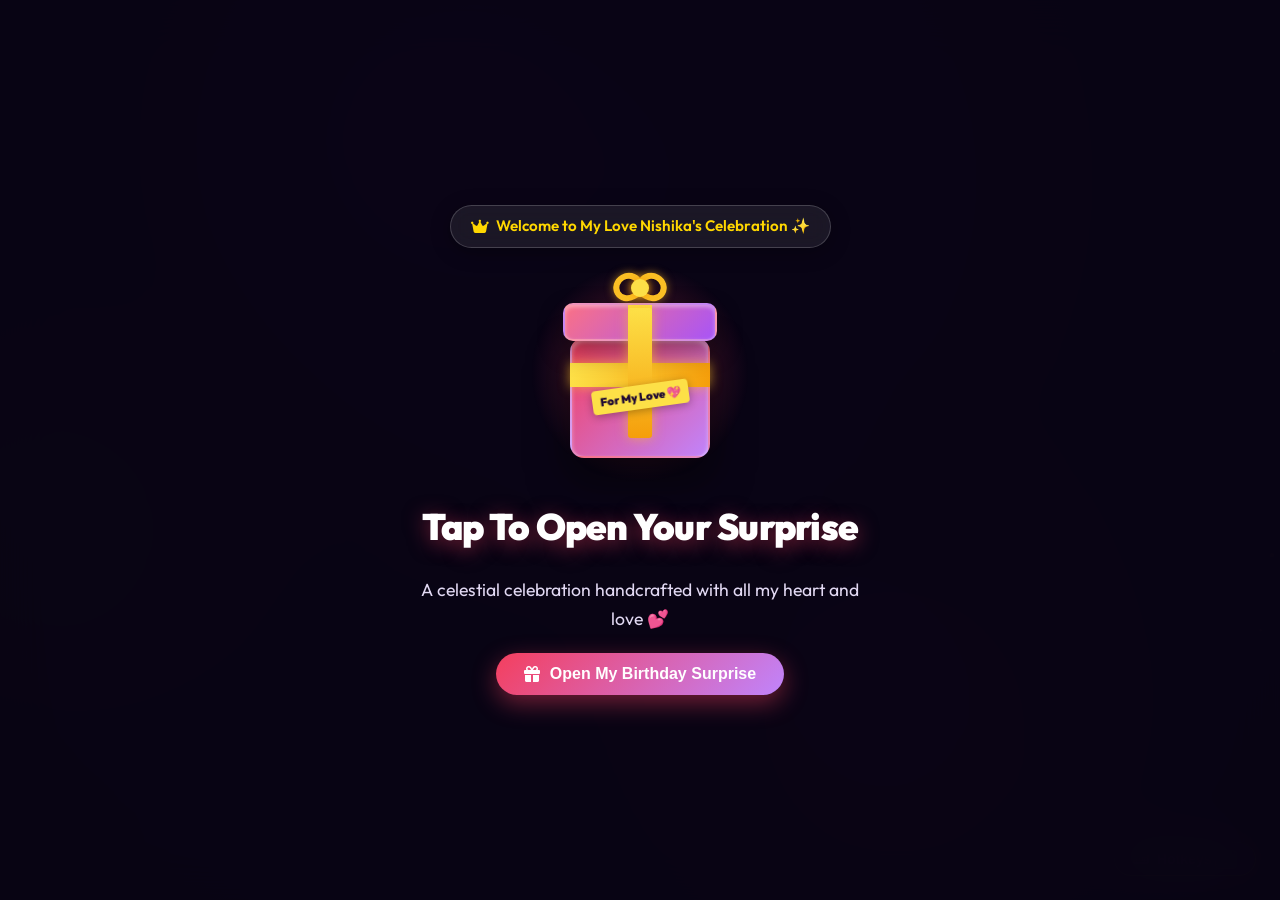
==== commit 12670c4a: "docs: add comprehensive project documentation and test reports" ====
--- a/index.html
+++ b/index.html
@@ -2257,10 +2257,10 @@
                 <input type="url" id="wishVideoUrl" class="input-field" placeholder="Paste YouTube, YouTube Shorts, Vimeo, Google Drive, or MP4 Video Link..." />
                 <div style="text-align:center; font-size:0.78rem; color:var(--text-muted); letter-spacing:1px;">— OR SELECT VIDEO FILE FROM DEVICE —</div>
                 <div class="file-dropzone" id="videoDropzone">
-                  <input type="file" id="wishVideoInput" accept="video/mp4,video/webm,video/ogg,video/quicktime" />
+                  <input type="file" id="wishVideoInput" accept="video/*,video/mp4,video/webm,video/ogg,video/quicktime,video/x-matroska,video/x-msvideo,video/avi,video/x-ms-wmv,video/3gpp,video/3gpp2,video/x-m4v,video/x-flv,video/mp2t,.mp4,.webm,.ogg,.ogv,.mov,.qt,.mkv,.avi,.wmv,.3gp,.3g2,.m4v,.flv,.ts,.mts,.m2ts" />
                   <div class="dropzone-text">
                     <i class="fa-solid fa-file-video"></i>
-                    <span><strong>Select video file from device</strong> (MP4, WebM, MOV)</span>
+                    <span><strong>Select video from device</strong> (MP4, WebM, MOV, MKV, AVI, WMV, 3GP, OGG)</span>
                   </div>
                 </div>
               </div>
@@ -2445,10 +2445,10 @@
           <label class="form-group-label"><i class="fa-solid fa-film"></i> Video URL or File</label>
           <input type="url" id="modalVideoUrlInput" class="input-field" placeholder="Paste YouTube, Shorts, Vimeo, Google Drive, or MP4 link..." style="margin-bottom:10px;" />
           <div class="file-dropzone">
-            <input type="file" id="modalVideoFileInput" accept="video/mp4,video/webm,video/ogg,video/quicktime" />
+            <input type="file" id="modalVideoFileInput" accept="video/*,video/mp4,video/webm,video/ogg,video/quicktime,video/x-matroska,video/x-msvideo,video/avi,video/x-ms-wmv,video/3gpp,video/3gpp2,video/x-m4v,video/x-flv,video/mp2t,.mp4,.webm,.ogg,.ogv,.mov,.qt,.mkv,.avi,.wmv,.3gp,.3g2,.m4v,.flv,.ts,.mts,.m2ts" />
             <div class="dropzone-text">
               <i class="fa-solid fa-file-video"></i>
-              <span>Or choose video file from device (MP4, WebM)</span>
+              <span>Or choose video file (MP4, WebM, MOV, MKV, AVI, WMV, 3GP, OGG)</span>
             </div>
           </div>
           <div id="modalVideoPreview" style="display:none; margin-top:10px; text-align:center;">
@@ -3207,7 +3207,67 @@
         });
       }
 
-      // Async helper to convert file to Base64 with progress callback
+      // Video MIME type and Codec format helper
+      function getMimeTypeForVideoFile(file) {
+        if (!file) return 'video/mp4';
+        if (file.type && file.type.startsWith('video/')) return file.type;
+        const name = (typeof file === 'string' ? file : (file.name || '')).toLowerCase();
+        if (name.endsWith('.mp4') || name.endsWith('.m4v')) return 'video/mp4';
+        if (name.endsWith('.webm')) return 'video/webm';
+        if (name.endsWith('.mov') || name.endsWith('.qt')) return 'video/quicktime';
+        if (name.endsWith('.mkv')) return 'video/x-matroska';
+        if (name.endsWith('.avi')) return 'video/x-msvideo';
+        if (name.endsWith('.wmv')) return 'video/x-ms-wmv';
+        if (name.endsWith('.3gp')) return 'video/3gpp';
+        if (name.endsWith('.3g2')) return 'video/3gpp2';
+        if (name.endsWith('.ogv') || name.endsWith('.ogg')) return 'video/ogg';
+        if (name.endsWith('.flv')) return 'video/x-flv';
+        if (name.endsWith('.ts') || name.endsWith('.mts') || name.endsWith('.m2ts')) return 'video/mp2t';
+        return 'video/mp4';
+      }
+      window.getMimeTypeForVideoFile = getMimeTypeForVideoFile;
+
+      function getVideoCodecInfo(mimeType, urlOrName) {
+        const cleanMime = (mimeType || '').toLowerCase();
+        const cleanUrl = (urlOrName || '').toLowerCase();
+        if (cleanMime.includes('webm') || cleanUrl.includes('.webm')) {
+          return { format: 'WebM', codec: 'VP8 / VP9 / AV1', ext: '.webm' };
+        }
+        if (cleanMime.includes('quicktime') || cleanMime.includes('mov') || cleanUrl.includes('.mov') || cleanUrl.includes('.qt')) {
+          return { format: 'QuickTime MOV', codec: 'Apple ProRes / H.264 / HEVC', ext: '.mov' };
+        }
+        if (cleanMime.includes('matroska') || cleanMime.includes('mkv') || cleanUrl.includes('.mkv')) {
+          return { format: 'Matroska MKV', codec: 'H.264 / HEVC / VP9 / AV1', ext: '.mkv' };
+        }
+        if (cleanMime.includes('msvideo') || cleanMime.includes('avi') || cleanUrl.includes('.avi')) {
+          return { format: 'AVI', codec: 'MPEG-4 / DivX / XviD', ext: '.avi' };
+        }
+        if (cleanMime.includes('ms-wmv') || cleanMime.includes('wmv') || cleanUrl.includes('.wmv')) {
+          return { format: 'Windows Media', codec: 'WMV9 / VC-1', ext: '.wmv' };
+        }
+        if (cleanMime.includes('3gpp2') || cleanUrl.includes('.3g2')) {
+          return { format: '3GPP2 Mobile', codec: 'H.263 / MPEG-4', ext: '.3g2' };
+        }
+        if (cleanMime.includes('3gpp') || cleanUrl.includes('.3gp')) {
+          return { format: '3GPP Mobile', codec: 'H.263 / H.264', ext: '.3gp' };
+        }
+        if (cleanMime.includes('ogg') || cleanMime.includes('ogv') || cleanUrl.includes('.ogv') || cleanUrl.includes('.ogg')) {
+          return { format: 'Ogg Video', codec: 'Theora / Vorbis', ext: '.ogv' };
+        }
+        if (cleanMime.includes('m4v') || cleanUrl.includes('.m4v')) {
+          return { format: 'Apple M4V', codec: 'H.264 / AAC', ext: '.m4v' };
+        }
+        if (cleanMime.includes('flv') || cleanUrl.includes('.flv')) {
+          return { format: 'Flash Video', codec: 'Sorenson Spark / VP6', ext: '.flv' };
+        }
+        if (cleanMime.includes('mp2t') || cleanUrl.includes('.ts') || cleanUrl.includes('.mts') || cleanUrl.includes('.m2ts')) {
+          return { format: 'MPEG-TS', codec: 'MPEG-2 / H.264 / HEVC', ext: '.ts' };
+        }
+        return { format: 'MP4 Video', codec: 'H.264 (AVC) / H.265 (HEVC) / AV1', ext: '.mp4' };
+      }
+      window.getVideoCodecInfo = getVideoCodecInfo;
+
+      // Async helper to convert file to Base64 with progress callback and MIME normalization
       function readFileAsBase64(file, onProgress) {
         return new Promise((resolve, reject) => {
           if (!file) return resolve('');
@@ -3220,9 +3280,20 @@
           };
           reader.onload = () => {
             if (typeof onProgress === 'function') onProgress(100, file.size, file.size);
-            resolve(reader.result);
+            let result = reader.result || '';
+            // If MIME was empty or generic octet-stream, inject inferred MIME type into data URL header
+            if (file.name && (file.type === '' || file.type === 'application/octet-stream' || !result.startsWith('data:video/'))) {
+              const detectedMime = getMimeTypeForVideoFile(file);
+              if (detectedMime && detectedMime.startsWith('video/')) {
+                const comma = result.indexOf(',');
+                if (comma !== -1) {
+                  result = `data:${detectedMime};base64,${result.substring(comma + 1)}`;
+                }
+              }
+            }
+            resolve(result);
           };
-          reader.onerror = (err) => reject(new Error('Failed to read video file.'));
+          reader.onerror = (err) => reject(new Error('Failed to read media file from device.'));
           reader.readAsDataURL(file);
         });
       }
@@ -3384,8 +3455,24 @@
           }
         }
 
-        // 4. Direct MP4 / WebM / Blob Video / Base64 Data URL
-        return `<video src="${clean}" controls ${inLightbox ? 'autoplay' : ''} preload="metadata" playsinline style="width:100%; height:100%; min-height:160px; max-height:400px; object-fit:contain; border-radius:10px; background:#000;"></video>`;
+        // 4. Direct MP4 / WebM / QuickTime MOV / MKV / AVI / WMV / 3GP / OGG / Base64 Data URL
+        let videoMime = 'video/mp4';
+        if (clean.startsWith('data:')) {
+          const semi = clean.indexOf(';');
+          if (semi > 5) videoMime = clean.substring(5, semi);
+        } else {
+          videoMime = getMimeTypeForVideoFile(clean);
+        }
+
+        return `
+          <div class="video-embed-container" style="position:relative; width:100%; height:100%; min-height:160px; max-height:400px; border-radius:10px; overflow:hidden; background:#000;">
+            <video controls ${inLightbox ? 'autoplay' : ''} preload="metadata" playsinline style="width:100%; height:100%; min-height:160px; max-height:400px; object-fit:contain; border-radius:10px; background:#000; display:block;">
+              <source src="${clean}" type="${videoMime}">
+              <source src="${clean}">
+              Your browser does not support playing this ${videoMime} video directly. <a href="${clean}" download="video" target="_blank" style="color:var(--primary-pink, #ff4081);">Download Video</a>
+            </video>
+          </div>
+        `;
       }
 
       function updateVideoPreview(val) {
@@ -4008,6 +4095,7 @@
         dedicatedBy = 'Dilip',
         color = 'gold',
         tag = 'Video Reel 🎬',
+        fileName,
         onProgress,
         onSuccess,
         onError
@@ -4028,6 +4116,8 @@
         if (base64Data.startsWith('data:')) {
           const semi = base64Data.indexOf(';');
           if (semi > 5) mimeType = base64Data.substring(5, semi);
+        } else if (typeof fileName === 'string' && fileName) {
+          mimeType = getMimeTypeForVideoFile(fileName);
         }
 
         let completedChunks = 0;
@@ -4361,8 +4451,17 @@
         if (!stickyNotesGrid) return;
         stickyNotesGrid.innerHTML = '';
 
+        const isVideoWish = (w) => {
+          if (!w) return false;
+          if (w.mediaType === 'video') return true;
+          if (w.mediaType === 'photo') return false;
+          const u = (w.mediaUrl || w.mediaData || '').toLowerCase();
+          if (!u) return false;
+          return u.includes('youtube.com') || u.includes('youtu.be') || u.includes('vimeo.com') || u.includes('/preview') || /\.(mp4|webm|ogg|ogv|mov|qt|m4v|avi|mkv|wmv|3gp|3g2|flv|ts|mts|m2ts)($|\?)/i.test(u) || u.startsWith('data:video');
+        };
+
         const filtered = allWishes.filter(w => {
-          const isVid = (w.mediaType === 'video') || (w.mediaUrl && (w.mediaUrl.includes('youtube.com') || w.mediaUrl.includes('youtu.be') || w.mediaUrl.includes('vimeo.com') || w.mediaUrl.includes('/preview') || w.mediaUrl.includes('.mp4') || w.mediaUrl.includes('.webm') || w.mediaUrl.startsWith('data:video')));
+          const isVid = isVideoWish(w);
           const isPic = (w.mediaType === 'photo') || (w.mediaUrl && !isVid);
           if (activeFilter === 'photo') return isPic && w.mediaUrl;
           if (activeFilter === 'video') return isVid && w.mediaUrl;
@@ -4372,8 +4471,8 @@
 
         // Update Counter Badges
         if (countAll) countAll.textContent = allWishes.length;
-        if (countPhotos) countPhotos.textContent = allWishes.filter(w => ((w.mediaType === 'photo') || (w.mediaUrl && !(w.mediaType === 'video' || w.mediaUrl.includes('youtube') || w.mediaUrl.includes('preview')))) && w.mediaUrl).length;
-        if (countVideos) countVideos.textContent = allWishes.filter(w => ((w.mediaType === 'video') || (w.mediaUrl && (w.mediaUrl.includes('youtube.com') || w.mediaUrl.includes('youtu.be') || w.mediaUrl.includes('vimeo.com') || w.mediaUrl.includes('/preview') || w.mediaUrl.includes('.mp4') || w.mediaUrl.includes('.webm')))) && w.mediaUrl).length;
+        if (countPhotos) countPhotos.textContent = allWishes.filter(w => !isVideoWish(w) && w.mediaUrl).length;
+        if (countVideos) countVideos.textContent = allWishes.filter(w => isVideoWish(w) && w.mediaUrl).length;
         if (countRoyal) countRoyal.textContent = allWishes.filter(w => w.isRoyal || (w.name && w.name.toLowerCase().includes('dilip'))).length;
 
         if (filtered.length === 0) {
@@ -4394,7 +4493,7 @@
           const isDilip = wish.isRoyal || (wish.name && wish.name.toLowerCase().includes('dilip'));
           const theme = wish.color || 'pink';
 
-          const isVid = (wish.mediaType === 'video') || (wish.mediaUrl && (wish.mediaUrl.includes('youtube.com') || wish.mediaUrl.includes('youtu.be') || wish.mediaUrl.includes('vimeo.com') || wish.mediaUrl.includes('/preview') || wish.mediaUrl.includes('.mp4') || wish.mediaUrl.includes('.webm') || wish.mediaUrl.startsWith('data:video')));
+          const isVid = isVideoWish(wish);
 
           const card = document.createElement('div');
           card.className = `sticky-note theme-${theme}`;
@@ -4509,7 +4608,7 @@
           else if (m4 && m4[1]) driveId = m4[1];
 
           if (driveId) {
-            if (typeHint === 'video' || str.includes('/preview') || str.includes('.mp4') || str.includes('.webm')) {
+            if (typeHint === 'video' || str.includes('/preview') || str.match(/\.(mp4|webm|mov|qt|m4v|ogg|ogv|avi|mkv|wmv|3gp|3g2|flv|ts|mts|m2ts)/i)) {
               return { url: `https://drive.google.com/file/d/${driveId}/preview`, type: 'video' };
             } else {
               return { url: `https://drive.google.com/thumbnail?id=${driveId}&sz=w1000`, type: 'photo' };
@@ -4522,7 +4621,7 @@
             str.includes('youtube.com') ||
             str.includes('youtu.be') ||
             str.includes('vimeo.com') ||
-            str.match(/\.(mp4|webm|mov|m4v|ogg|avi|mkv)($|\?)/i)) {
+            str.match(/\.(mp4|webm|mov|qt|m4v|ogg|ogv|avi|mkv|wmv|3gp|3g2|flv|ts|mts|m2ts)($|\?)/i)) {
           return { url: str, type: 'video' };
         }
 
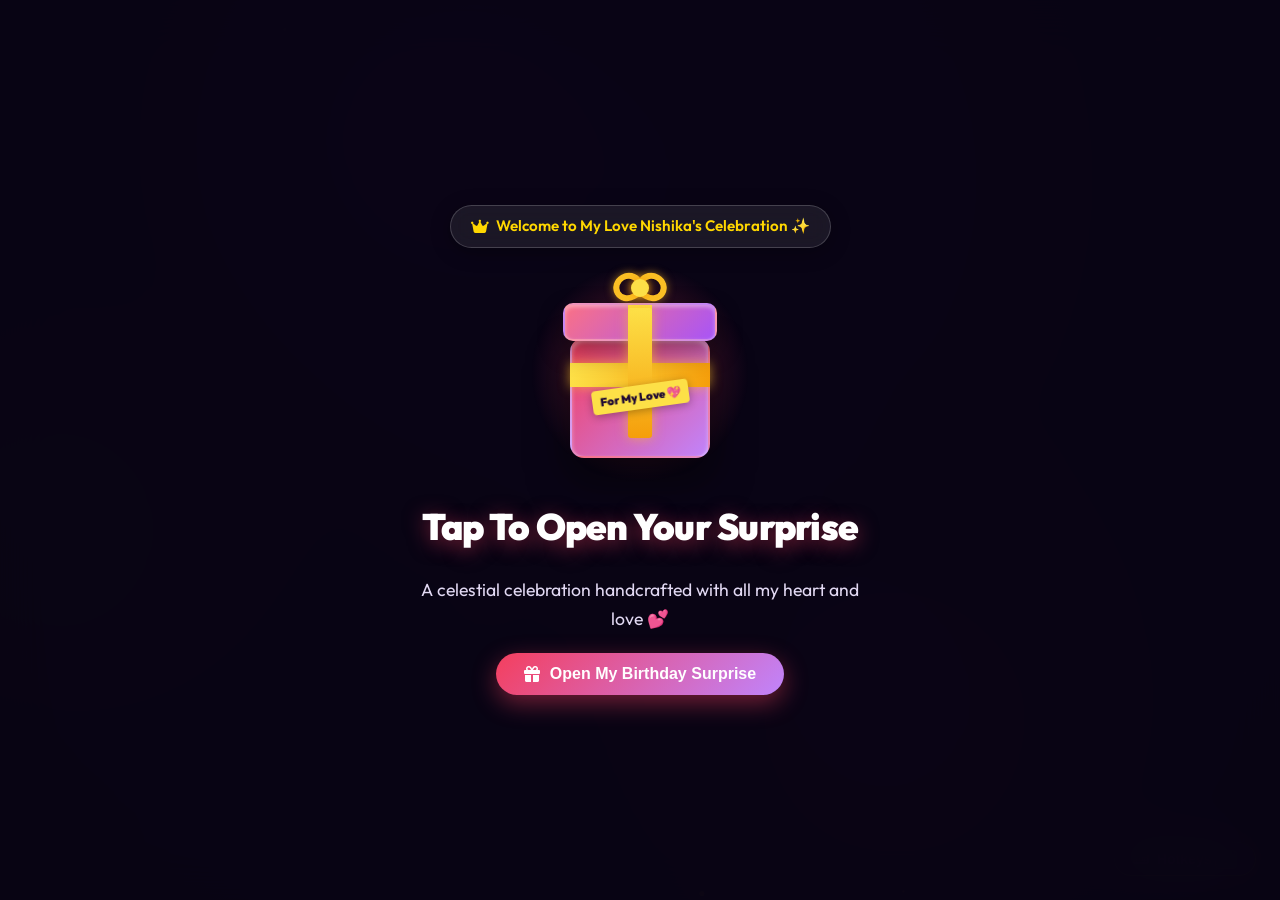
==== commit a883f613: "feat: upgrade video embeds with custom controls, add fetch cache-busting, and include new documentat" ====
--- a/index.html
+++ b/index.html
@@ -8,28 +8,33 @@
   <meta name="theme-color" content="#0d0614" />
 
   <!-- Cache Control & Fresh Delivery Directives -->
-  <meta http-equiv="Cache-Control" content="no-cache, no-store, must-revalidate" />
+  <meta http-equiv="Cache-Control" content="no-cache, no-store, must-revalidate, max-age=0" />
   <meta http-equiv="Pragma" content="no-cache" />
   <meta http-equiv="Expires" content="0" />
+
+  <!-- Luxury Favicon Directives -->
+  <link rel="icon" type="image/x-icon" href="favicon.ico?v=3.3.1" />
+  <link rel="icon" type="image/svg+xml" href="favicon.svg?v=3.3.1" />
+  <link rel="shortcut icon" href="favicon.ico?v=3.3.1" />
+  <link rel="apple-touch-icon" href="favicon.svg?v=3.3.1" />
 
   <!-- AUTOMATIC SERVICE WORKER & CACHE PURGE / POST-LAUNCH REDIRECT -->
   <script>
     (function() {
-      // 1. Immediate Cache Storage Purge & Reset Parameter Handler (?reset=1, ?fresh=1, ?purge=1)
+      // 1. Immediate Cache Storage Purge & Fresh Delivery Enforcement
       try {
+        if ('serviceWorker' in navigator) {
+          navigator.serviceWorker.getRegistrations().then(regs => {
+            regs.forEach(r => r.unregister());
+          });
+        }
+        if ('caches' in window) {
+          caches.keys().then(names => names.forEach(n => caches.delete(n)));
+        }
         const urlP = new URLSearchParams(window.location.search || '');
         if (urlP.get('reset') === '1' || urlP.get('reset') === 'true' || urlP.get('fresh') === '1' || urlP.get('purge') === '1') {
           localStorage.clear();
           sessionStorage.clear();
-          if ('caches' in window) {
-            caches.keys().then(names => names.forEach(n => caches.delete(n)));
-          }
-        }
-        // Unregister any stale service workers
-        if ('serviceWorker' in navigator) {
-          navigator.serviceWorker.getRegistrations().then(regs => {
-            regs.forEach(r => r.unregister());
-          });
         }
       } catch(e) {}
 
@@ -1288,37 +1293,63 @@
       font-style: italic;
     }
 
-    /* Media Attachments inside Sticky Note */
+    /* Media Attachments inside Sticky Note (Perfect Frame Styling) */
     .sticky-media-wrap {
       margin-bottom: 14px;
       border-radius: 14px;
       overflow: hidden;
       position: relative;
-      border: 1px solid rgba(255, 255, 255, 0.18);
-      background: rgba(0, 0, 0, 0.4);
+      border: 2px solid rgba(255, 215, 0, 0.45);
+      background: radial-gradient(circle at center, rgba(30, 10, 45, 0.6) 0%, rgba(5, 1, 10, 0.95) 100%);
       cursor: pointer;
-      box-shadow: 0 6px 18px rgba(0, 0, 0, 0.35);
+      box-shadow: inset 0 0 14px rgba(0, 0, 0, 0.6), 0 6px 20px rgba(0, 0, 0, 0.45);
+      aspect-ratio: 16 / 10;
+      width: 100%;
+      display: flex;
+      align-items: center;
+      justify-content: center;
+      transition: transform 0.35s cubic-bezier(0.34, 1.56, 0.64, 1), box-shadow 0.35s ease, border-color 0.3s ease;
+    }
+
+    .sticky-media-wrap::after {
+      content: '';
+      position: absolute;
+      top: 0;
+      left: 0;
+      right: 0;
+      bottom: 0;
+      pointer-events: none;
+      background: linear-gradient(135deg, rgba(255, 255, 255, 0.12) 0%, transparent 50%, rgba(255, 215, 0, 0.08) 100%);
+      border-radius: 12px;
     }
 
     .sticky-media-wrap img {
       width: 100%;
-      height: 180px;
+      height: 100%;
       object-fit: cover;
+      object-position: center;
       display: block;
-      transition: transform 0.4s cubic-bezier(0.4, 0, 0.2, 1);
+      transition: transform 0.45s cubic-bezier(0.2, 0.8, 0.2, 1), filter 0.3s ease;
+    }
+
+    .sticky-media-wrap:hover {
+      transform: translateY(-5px) scale(1.02);
+      border-color: #ffd700;
+      box-shadow: inset 0 0 10px rgba(0, 0, 0, 0.4), 0 16px 36px rgba(255, 64, 129, 0.4), 0 0 20px rgba(255, 215, 0, 0.4);
     }
 
     .sticky-media-wrap:hover img {
-      transform: scale(1.06);
+      transform: scale(1.07);
+      filter: brightness(1.05);
     }
 
     .sticky-media-badge {
       position: absolute;
       bottom: 8px;
       right: 8px;
-      background: rgba(9, 3, 18, 0.85);
-      color: var(--accent-gold);
-      border: 1px solid rgba(255, 215, 0, 0.4);
+      background: rgba(9, 3, 18, 0.88);
+      color: var(--accent-gold, #ffd700);
+      border: 1px solid rgba(255, 215, 0, 0.5);
       padding: 4px 10px;
       border-radius: 20px;
       font-size: 0.75rem;
@@ -1327,65 +1358,300 @@
       align-items: center;
       gap: 5px;
       backdrop-filter: blur(10px);
-      transition: var(--transition);
+      -webkit-backdrop-filter: blur(10px);
+      transition: var(--transition, all 0.3s ease);
       z-index: 2;
+      box-shadow: 0 4px 12px rgba(0, 0, 0, 0.5);
     }
 
     .sticky-media-wrap:hover .sticky-media-badge {
-      background: rgba(255, 64, 129, 0.9);
+      background: rgba(255, 64, 129, 0.95);
       border-color: #ff4081;
       color: #ffffff;
       transform: scale(1.05);
       box-shadow: 0 0 12px rgba(255, 64, 129, 0.6);
     }
 
+    /* Video Attachments (Perfect Frame Architecture) */
     .sticky-video-embed {
       width: 100%;
-      height: 195px;
+      aspect-ratio: 16 / 9;
       border-radius: 14px;
       overflow: hidden;
-      border: 1px solid rgba(255, 255, 255, 0.18);
-      margin-bottom: 14px;
-      background: #000;
+      border: 2px solid rgba(255, 215, 0, 0.55);
+      margin-bottom: 12px;
+      background: #000000;
       position: relative;
-      box-shadow: 0 6px 20px rgba(0, 0, 0, 0.45);
-    }
-
-    .sticky-video-embed iframe, .sticky-video-embed video {
+      box-shadow: inset 0 0 16px rgba(0, 0, 0, 0.8), 0 8px 24px rgba(0, 0, 0, 0.6), 0 0 12px rgba(255, 215, 0, 0.25);
+      transition: transform 0.35s cubic-bezier(0.34, 1.56, 0.64, 1), box-shadow 0.35s ease, border-color 0.3s ease;
+      display: block;
+      box-sizing: border-box;
+    }
+
+    .sticky-video-embed:hover {
+      transform: translateY(-4px) scale(1.02);
+      border-color: #ffd700;
+      box-shadow: inset 0 0 10px rgba(0, 0, 0, 0.5), 0 16px 36px rgba(255, 64, 129, 0.4), 0 0 22px rgba(255, 215, 0, 0.5);
+    }
+
+    .sticky-video-embed iframe,
+    .sticky-video-embed video {
+      position: absolute;
+      top: 0;
+      left: 0;
       width: 100%;
       height: 100%;
       border: none;
-      object-fit: cover;
+      outline: none;
+      object-fit: contain;
       display: block;
+      background: #000000;
     }
 
     .sticky-video-action-bar {
       position: absolute;
       top: 8px;
       right: 8px;
-      z-index: 3;
+      z-index: 5;
     }
 
     .sticky-video-expand-btn {
-      background: rgba(9, 3, 18, 0.85);
-      border: 1px solid rgba(255, 215, 0, 0.5);
-      color: var(--accent-gold);
-      padding: 4px 9px;
-      border-radius: 16px;
+      background: rgba(9, 3, 18, 0.9);
+      border: 1px solid rgba(255, 215, 0, 0.6);
+      color: var(--accent-gold, #ffd700);
+      padding: 4px 10px;
+      border-radius: 14px;
       font-size: 0.72rem;
       font-weight: 700;
       cursor: pointer;
       display: inline-flex;
       align-items: center;
       gap: 5px;
-      backdrop-filter: blur(10px);
-      transition: var(--transition);
+      backdrop-filter: blur(8px);
+      -webkit-backdrop-filter: blur(8px);
+      transition: var(--transition-smooth, all 0.3s ease);
+      box-shadow: 0 2px 8px rgba(0, 0, 0, 0.5);
     }
 
     .sticky-video-expand-btn:hover {
-      background: var(--primary-pink);
+      background: #ff4081;
+      border-color: #ff4081;
       color: #ffffff;
+      transform: scale(1.06);
+      box-shadow: 0 0 12px rgba(255, 64, 129, 0.6);
+    }
+
+    .video-embed-container {
+      position: absolute;
+      top: 0;
+      left: 0;
+      width: 100%;
+      height: 100%;
+      border-radius: inherit;
+      overflow: hidden;
+      background: #000000;
+      display: flex;
+      align-items: center;
+      justify-content: center;
+    }
+
+    .video-embed-container iframe,
+    .video-embed-container video {
+      position: absolute;
+      top: 0;
+      left: 0;
+      width: 100%;
+      height: 100%;
+      border: none;
+      outline: none;
+      object-fit: contain;
+      display: block;
+      background: #000000;
+    }
+
+    /* ==========================================================================
+       INTERACTIVE HOVER POP-OUT FULLSCREEN CINEMA PORTAL (#mediaHoverPopout)
+       ========================================================================== */
+    .media-hover-popout-overlay {
+      position: fixed;
+      top: 0;
+      left: 0;
+      width: 100vw;
+      height: 100vh;
+      pointer-events: none;
+      opacity: 0;
+      visibility: hidden;
+      z-index: 100050;
+      display: flex;
+      align-items: center;
+      justify-content: center;
+      padding: 20px;
+      background: rgba(5, 2, 12, 0.85);
+      backdrop-filter: blur(20px);
+      -webkit-backdrop-filter: blur(20px);
+      transition: opacity 0.25s cubic-bezier(0.2, 0.8, 0.2, 1), visibility 0.25s ease;
+      box-sizing: border-box;
+    }
+
+    .media-hover-popout-overlay.active {
+      opacity: 1;
+      visibility: visible;
+      pointer-events: auto;
+    }
+
+    .hover-popout-card {
+      position: relative;
+      max-width: min(92vw, 760px);
+      width: 100%;
+      max-height: 88vh;
+      background: linear-gradient(160deg, rgba(28, 12, 45, 0.96) 0%, rgba(12, 4, 22, 0.98) 100%);
+      border: 2px solid rgba(255, 215, 0, 0.85);
+      border-radius: 22px;
+      box-shadow: 0 0 45px rgba(255, 215, 0, 0.45), 0 30px 80px rgba(0, 0, 0, 0.9), inset 0 1px 3px rgba(255, 255, 255, 0.25);
+      overflow: hidden;
+      display: flex;
+      flex-direction: column;
+      transform: scale(0.88) translateY(15px);
+      transition: transform 0.32s cubic-bezier(0.34, 1.56, 0.64, 1);
+    }
+
+    .media-hover-popout-overlay.active .hover-popout-card {
+      transform: scale(1) translateY(0);
+    }
+
+    .hover-popout-header {
+      display: flex;
+      align-items: center;
+      justify-content: space-between;
+      padding: 12px 18px;
+      background: rgba(0, 0, 0, 0.65);
+      border-bottom: 1px solid rgba(255, 215, 0, 0.3);
+      position: relative;
+      z-index: 5;
+    }
+
+    .hover-popout-header-left {
+      display: flex;
+      align-items: center;
+      gap: 10px;
+      flex: 1;
+      overflow: hidden;
+    }
+
+    .hover-popout-author {
+      display: flex;
+      align-items: center;
+      gap: 8px;
+      color: var(--accent-gold, #ffd700);
+      font-weight: 700;
+      font-size: 0.96rem;
+      text-shadow: 0 0 10px rgba(255, 215, 0, 0.5);
+      white-space: nowrap;
+    }
+
+    .hover-popout-badge {
+      background: linear-gradient(135deg, rgba(255, 64, 129, 0.3), rgba(255, 215, 0, 0.25));
+      border: 1px solid rgba(255, 215, 0, 0.5);
+      color: #ffffff;
+      padding: 3px 10px;
+      border-radius: 14px;
+      font-size: 0.72rem;
+      font-weight: 700;
+      display: inline-flex;
+      align-items: center;
+      gap: 4px;
+      white-space: nowrap;
+    }
+
+    .hover-popout-close-btn {
+      width: 36px;
+      height: 36px;
+      min-width: 36px;
+      border-radius: 50%;
+      background: rgba(255, 255, 255, 0.12);
+      border: 1px solid rgba(255, 215, 0, 0.6);
+      color: #ffd700;
+      display: inline-flex;
+      align-items: center;
+      justify-content: center;
+      font-size: 1.1rem;
+      cursor: pointer;
+      transition: all 0.25s cubic-bezier(0.34, 1.56, 0.64, 1);
+      padding: 0;
+      margin-left: 10px;
+      z-index: 10;
+      box-shadow: 0 2px 10px rgba(0, 0, 0, 0.5);
+    }
+
+    .hover-popout-close-btn:hover {
+      background: #ff4081;
       border-color: #ff4081;
+      color: #ffffff;
+      transform: scale(1.12) rotate(90deg);
+      box-shadow: 0 0 15px rgba(255, 64, 129, 0.7);
+    }
+
+    .hover-popout-close-btn:active {
+      transform: scale(0.95);
+    }
+
+    .hover-popout-media-viewport {
+      width: 100%;
+      max-height: 58vh;
+      min-height: 220px;
+      background: #000000;
+      display: flex;
+      align-items: center;
+      justify-content: center;
+      overflow: hidden;
+      position: relative;
+    }
+
+    .hover-popout-media-viewport img {
+      max-width: 100%;
+      max-height: 58vh;
+      width: auto;
+      height: auto;
+      object-fit: contain;
+      display: block;
+    }
+
+    .hover-popout-media-viewport video,
+    .hover-popout-media-viewport iframe {
+      width: 100%;
+      height: 52vh;
+      max-height: 500px;
+      border: none;
+      background: #000000;
+      display: block;
+    }
+
+    .hover-popout-footer {
+      padding: 14px 20px;
+      background: rgba(0, 0, 0, 0.65);
+      border-top: 1px solid rgba(255, 255, 255, 0.1);
+      display: flex;
+      align-items: center;
+      justify-content: space-between;
+      gap: 12px;
+    }
+
+    .hover-popout-caption {
+      font-size: 0.9rem;
+      color: rgba(255, 255, 255, 0.92);
+      line-height: 1.45;
+      font-style: italic;
+      margin: 0;
+      flex: 1;
+    }
+
+    .hover-popout-hint {
+      font-size: 0.72rem;
+      color: rgba(255, 255, 255, 0.55);
+      white-space: nowrap;
+      display: inline-flex;
+      align-items: center;
+      gap: 4px;
     }
 
     .sticky-card-footer {
@@ -2086,6 +2352,119 @@
       }
     }
 
+    @media (max-width: 600px) {
+      .media-hover-popout-overlay {
+        padding: 10px !important;
+      }
+      .hover-popout-card {
+        width: min(95vw, 440px) !important;
+        max-height: 88vh !important;
+        border-radius: 16px !important;
+      }
+      .hover-popout-header {
+        padding: 10px 14px !important;
+      }
+      .hover-popout-author {
+        font-size: 0.88rem !important;
+      }
+      .hover-popout-badge {
+        font-size: 0.68rem !important;
+        padding: 2px 7px !important;
+      }
+      .hover-popout-media-viewport {
+        max-height: 48vh !important;
+        min-height: 170px !important;
+      }
+      .hover-popout-media-viewport img {
+        max-height: 48vh !important;
+      }
+      .hover-popout-media-viewport video,
+      .hover-popout-media-viewport iframe {
+        height: clamp(160px, 44vh, 320px) !important;
+      }
+      .hover-popout-footer {
+        padding: 10px 14px !important;
+        flex-direction: column !important;
+        align-items: flex-start !important;
+        gap: 4px !important;
+      }
+      .hover-popout-caption {
+        font-size: 0.82rem !important;
+        line-height: 1.38 !important;
+      }
+      .hover-popout-hint {
+        font-size: 0.65rem !important;
+      }
+      .media-lightbox-overlay {
+        padding: 10px !important;
+      }
+      .media-lightbox-card {
+        width: min(96vw, 480px) !important;
+        max-height: 90vh !important;
+        border-radius: 18px !important;
+      }
+      .lightbox-close-btn {
+        top: 10px !important;
+        right: 10px !important;
+        width: 34px !important;
+        height: 34px !important;
+        font-size: 1rem !important;
+      }
+      .lightbox-media-viewport {
+        max-height: 50vh !important;
+      }
+      .lightbox-media-viewport img {
+        max-height: 50vh !important;
+      }
+      .lightbox-media-viewport video,
+      .lightbox-media-viewport iframe {
+        height: clamp(180px, 46vh, 340px) !important;
+      }
+      .lightbox-info-pane {
+        padding: 12px 14px !important;
+      }
+      .lightbox-author {
+        font-size: 0.92rem !important;
+      }
+      .lightbox-caption {
+        font-size: 0.82rem !important;
+      }
+      .sticky-media-wrap {
+        width: 100% !important;
+        aspect-ratio: 16 / 10 !important;
+        height: auto !important;
+        margin-bottom: 10px !important;
+        border-radius: 12px !important;
+      }
+      .sticky-video-embed {
+        width: 100% !important;
+        aspect-ratio: 16 / 9 !important;
+        height: auto !important;
+        min-height: 0 !important;
+        max-height: none !important;
+        border-radius: 12px !important;
+        margin-bottom: 10px !important;
+      }
+      .polaroid-img-wrap {
+        width: 100% !important;
+        aspect-ratio: 16 / 10 !important;
+        height: auto !important;
+        border-radius: 10px !important;
+        margin-bottom: 10px !important;
+      }
+      .polaroid-video-wrap {
+        width: 100% !important;
+        aspect-ratio: 16 / 9 !important;
+        height: auto !important;
+        border-radius: 10px !important;
+        margin-bottom: 10px !important;
+      }
+      .form-row-2col {
+        grid-template-columns: 1fr !important;
+        gap: 8px !important;
+      }
+    }
+
     @media (max-width: 360px) {
       .header-nav {
         padding: 6px 10px;
@@ -2107,6 +2486,28 @@
       }
       .sticky-note, .polaroid-card {
         transform: none !important;
+      }
+      .sticky-video-embed {
+        width: 100% !important;
+        aspect-ratio: 16 / 9 !important;
+        height: auto !important;
+        min-height: 0 !important;
+        max-height: none !important;
+      }
+      .polaroid-img-wrap {
+        aspect-ratio: 16 / 10 !important;
+        height: auto !important;
+      }
+      .polaroid-video-wrap {
+        aspect-ratio: 16 / 9 !important;
+        height: auto !important;
+      }
+      .hover-popout-card {
+        width: 96vw !important;
+      }
+      .hover-popout-media-viewport {
+        min-height: 140px !important;
+        max-height: 42vh !important;
       }
     }
   </style>
@@ -2508,6 +2909,32 @@
           <i class="fa-solid fa-crown"></i> <span>Dilip</span>
         </div>
         <p class="lightbox-caption" id="lightboxMessage"></p>
+      </div>
+    </div>
+  </div>
+
+  <!-- INTERACTIVE HOVER POP-OUT FULLSCREEN CINEMA OVERLAY -->
+  <div class="media-hover-popout-overlay" id="mediaHoverPopout" role="dialog" aria-modal="true" aria-label="Media Cinema Pop-Out" aria-hidden="true">
+    <div class="hover-popout-card">
+      <div class="hover-popout-header">
+        <div class="hover-popout-header-left">
+          <div class="hover-popout-author" id="hoverPopoutAuthor">
+            <i class="fa-solid fa-crown"></i> <span>Queen Nishika</span>
+          </div>
+          <div class="hover-popout-badge" id="hoverPopoutBadge">
+            <i class="fa-solid fa-sparkles"></i> <span>Cinema Pop-Out</span>
+          </div>
+        </div>
+        <button type="button" class="hover-popout-close-btn" id="closeHoverPopoutBtn" aria-label="Close Cinema Pop-Out" title="Close Pop-Out (Esc)">
+          <i class="fa-solid fa-xmark"></i>
+        </button>
+      </div>
+      <div class="hover-popout-media-viewport" id="hoverPopoutViewport">
+        <!-- Enlarged Photo or Video Player injected dynamically -->
+      </div>
+      <div class="hover-popout-footer">
+        <p class="hover-popout-caption" id="hoverPopoutCaption">"Our unforgettable sacred memory"</p>
+        <span class="hover-popout-hint"><i class="fa-solid fa-hand-pointer"></i> Move mouse away or click ✕ to close</span>
       </div>
     </div>
   </div>
@@ -3413,16 +3840,16 @@
           const embedUrl = `https://www.youtube.com/embed/${ytId}?autoplay=${inLightbox ? 1 : 0}&rel=0&modestbranding=1&playsinline=1&enablejsapi=1`;
           const watchUrl = `https://www.youtube.com/watch?v=${ytId}`;
           return `
-            <div class="video-embed-container" style="position:relative; width:100%; height:100%; min-height:160px; border-radius:10px; overflow:hidden; background:#000;">
+            <div class="video-embed-container" style="position:relative; width:100%; height:100%; border-radius:12px; overflow:hidden; background:#000;">
               <iframe src="${embedUrl}" 
                       title="YouTube Video Player"
                       allow="accelerometer; autoplay; clipboard-write; encrypted-media; gyroscope; picture-in-picture; web-share" 
                       allowfullscreen 
                       loading="lazy" 
                       referrerpolicy="strict-origin-when-cross-origin"
-                      style="width:100%; height:100%; min-height:160px; border:0; border-radius:10px; display:block;">
+                      style="position:absolute; top:0; left:0; width:100%; height:100%; border:0; display:block;">
               </iframe>
-              <a href="${watchUrl}" target="_blank" rel="noopener noreferrer" class="yt-direct-pill" title="Watch directly on YouTube" style="position:absolute; bottom:6px; right:6px; z-index:4; display:inline-flex; align-items:center; gap:4px; font-size:0.68rem; padding:3px 8px; border-radius:6px; background:rgba(0,0,0,0.78); color:#fff; text-decoration:none; border:1px solid rgba(255,255,255,0.25); backdrop-filter:blur(4px); transition:all 0.2s ease;">
+              <a href="${watchUrl}" target="_blank" rel="noopener noreferrer" class="yt-direct-pill" title="Watch directly on YouTube" style="position:absolute; bottom:6px; right:6px; z-index:4; display:inline-flex; align-items:center; gap:4px; font-size:0.68rem; font-weight:700; padding:3px 8px; border-radius:6px; background:rgba(0,0,0,0.78); color:#fff; text-decoration:none; border:1px solid rgba(255,255,255,0.25); backdrop-filter:blur(4px); transition:all 0.2s ease;">
                 <i class="fa-brands fa-youtube" style="color:#ff0000;"></i> YouTube ↗
               </a>
             </div>
@@ -3434,7 +3861,11 @@
           const vMatch = clean.match(/vimeo\.com\/(?:video\/)?([0-9]+)/i);
           const vId = vMatch ? vMatch[1] : clean.split('vimeo.com/')[1].split('?')[0].split('/')[0].split('&')[0];
           if (vId) {
-            return `<iframe src="https://player.vimeo.com/video/${vId}?autoplay=${inLightbox ? 1 : 0}" allow="autoplay; fullscreen; picture-in-picture" allowfullscreen loading="lazy" style="width:100%; height:100%; min-height:160px; border:0; border-radius:10px;"></iframe>`;
+            return `
+              <div class="video-embed-container" style="position:relative; width:100%; height:100%; border-radius:12px; overflow:hidden; background:#000;">
+                <iframe src="https://player.vimeo.com/video/${vId}?autoplay=${inLightbox ? 1 : 0}" allow="autoplay; fullscreen; picture-in-picture" allowfullscreen loading="lazy" style="position:absolute; top:0; left:0; width:100%; height:100%; border:0; display:block;"></iframe>
+              </div>
+            `;
           }
         }
 
@@ -3451,7 +3882,28 @@
           else if (m4 && m4[1]) gId = m4[1];
 
           if (gId) {
-            return `<iframe src="https://drive.google.com/file/d/${gId}/preview" allow="autoplay; encrypted-media" allowfullscreen loading="lazy" style="width:100%; height:100%; min-height:160px; border:0; border-radius:10px;"></iframe>`;
+            const drivePreviewUrl = `https://drive.google.com/file/d/${gId}/preview`;
+            const driveViewUrl = `https://drive.google.com/file/d/${gId}/view`;
+            const driveDownloadUrl = `https://drive.google.com/uc?export=download&id=${gId}`;
+            return `
+              <div class="video-embed-container gdrive-embed-container" style="position:relative; width:100%; height:100%; border-radius:12px; overflow:hidden; background:#000;">
+                <iframe src="${drivePreviewUrl}" 
+                        title="Google Drive Video Player"
+                        allow="accelerometer; autoplay; clipboard-write; encrypted-media; gyroscope; picture-in-picture" 
+                        allowfullscreen 
+                        loading="lazy" 
+                        style="position:absolute; top:0; left:0; width:100%; height:100%; border:0; display:block;">
+                </iframe>
+                <div class="gdrive-quick-actions" style="position:absolute; bottom:6px; left:6px; right:6px; z-index:4; display:flex; align-items:center; justify-content:space-between; gap:6px; pointer-events:auto;">
+                  <a href="${driveViewUrl}" target="_blank" rel="noopener noreferrer" class="gdrive-pill-link" title="Open directly in Google Drive" style="display:inline-flex; align-items:center; gap:5px; font-size:0.7rem; font-weight:700; padding:4px 9px; border-radius:8px; background:rgba(9, 3, 18, 0.88); color:#ffd700; text-decoration:none; border:1px solid rgba(255, 215, 0, 0.4); backdrop-filter:blur(8px); -webkit-backdrop-filter:blur(8px); transition:all 0.2s ease;">
+                    <i class="fa-brands fa-google-drive" style="color:#34a853;"></i> Drive ↗
+                  </a>
+                  <a href="${driveDownloadUrl}" target="_blank" rel="noopener noreferrer" class="gdrive-pill-link" title="Download / Direct Stream Video" style="display:inline-flex; align-items:center; gap:5px; font-size:0.7rem; font-weight:700; padding:4px 9px; border-radius:8px; background:rgba(9, 3, 18, 0.88); color:#ffffff; text-decoration:none; border:1px solid rgba(255, 255, 255, 0.25); backdrop-filter:blur(8px); -webkit-backdrop-filter:blur(8px); transition:all 0.2s ease;">
+                    <i class="fa-solid fa-cloud-arrow-down" style="color:#ff4081;"></i> Download
+                  </a>
+                </div>
+              </div>
+            `;
           }
         }
 
@@ -3465,8 +3917,8 @@
         }
 
         return `
-          <div class="video-embed-container" style="position:relative; width:100%; height:100%; min-height:160px; max-height:400px; border-radius:10px; overflow:hidden; background:#000;">
-            <video controls ${inLightbox ? 'autoplay' : ''} preload="metadata" playsinline style="width:100%; height:100%; min-height:160px; max-height:400px; object-fit:contain; border-radius:10px; background:#000; display:block;">
+          <div class="video-embed-container" style="position:relative; width:100%; height:100%; border-radius:12px; overflow:hidden; background:#000;">
+            <video controls ${inLightbox ? 'autoplay' : ''} preload="metadata" playsinline style="position:absolute; top:0; left:0; width:100%; height:100%; object-fit:contain; border-radius:12px; background:#000; display:block;">
               <source src="${clean}" type="${videoMime}">
               <source src="${clean}">
               Your browser does not support playing this ${videoMime} video directly. <a href="${clean}" download="video" target="_blank" style="color:var(--primary-pink, #ff4081);">Download Video</a>
@@ -4673,8 +5125,9 @@
           // Attempt 1: Modern CORS Fetch
           const controller = new AbortController();
           const timeoutId = setTimeout(() => controller.abort(), 6000);
-          const res = await fetch(GOOGLE_SHEET_URL + '?action=getAll', {
+          const res = await fetch(GOOGLE_SHEET_URL + '?action=getAll&_t=' + Date.now(), {
             method: 'GET',
+            cache: 'no-store',
             signal: controller.signal
           });
           clearTimeout(timeoutId);
@@ -4746,7 +5199,7 @@
         } catch (fetchErr) {
           console.warn('Standard fetch failed, attempting JSONP fallback...', fetchErr);
           try {
-            const data = await fetchJsonp(GOOGLE_SHEET_URL + '?action=getAll');
+            const data = await fetchJsonp(GOOGLE_SHEET_URL + '?action=getAll&_t=' + Date.now());
             if (data) {
               if (Array.isArray(data.wishes)) {
                 data.wishes.forEach(w => {
@@ -5158,11 +5611,183 @@
         });
       }
 
-      window.addEventListener('keydown', (e) => {
-        if (e.key === 'Escape' && mediaLightbox && mediaLightbox.classList.contains('active')) {
-          closeLightbox(false);
-        }
-      });
+      // 10. INTERACTIVE HOVER POP-OUT FULLSCREEN CINEMA PORTAL ENGINE
+      const indexMediaHoverPopout = document.getElementById('mediaHoverPopout');
+      const indexHoverPopoutViewport = document.getElementById('hoverPopoutViewport');
+      const indexHoverPopoutAuthor = document.getElementById('hoverPopoutAuthor');
+      const indexHoverPopoutCaption = document.getElementById('hoverPopoutCaption');
+      const indexHoverPopoutBadge = document.getElementById('hoverPopoutBadge');
+      const indexCloseHoverPopoutBtn = document.getElementById('closeHoverPopoutBtn');
+
+      let indexHoverTimer = null;
+      let indexActiveHoverTarget = null;
+
+      function showIndexHoverPopout(type, url, author, msg) {
+        if (!indexMediaHoverPopout || !indexHoverPopoutViewport) return;
+        if (mediaLightbox && mediaLightbox.classList.contains('active')) return;
+
+        if (type === 'photo') {
+          indexHoverPopoutViewport.innerHTML = `<img src="${escapeHtml(url)}" alt="Hover Cinema Pop-Out" style="max-width:100%; max-height:58vh; object-fit:contain; border-radius:12px;" />`;
+          if (indexHoverPopoutBadge) indexHoverPopoutBadge.innerHTML = '<i class="fa-solid fa-camera"></i> <span>Photo Pop-Out 📸</span>';
+        } else if (type === 'video') {
+          indexHoverPopoutViewport.innerHTML = `<div style="width:100%; height:52vh; max-height:500px;">${parseVideoEmbed(url, true)}</div>`;
+          if (indexHoverPopoutBadge) indexHoverPopoutBadge.innerHTML = '<i class="fa-solid fa-film"></i> <span>Cinema Video Pop-Out 🎬</span>';
+        }
+
+        const decodedAuthor = decodeURIComponent(author || 'Loving Well-wisher');
+        const decodedMsg = decodeURIComponent(msg || '');
+
+        if (indexHoverPopoutAuthor) indexHoverPopoutAuthor.innerHTML = `<i class="fa-solid fa-crown"></i> <span>${escapeHtml(decodedAuthor)}</span>`;
+        if (indexHoverPopoutCaption) indexHoverPopoutCaption.textContent = decodedMsg ? `"${decodedMsg}"` : 'Our sacred celebration moment ✨';
+
+        indexMediaHoverPopout.classList.add('active');
+      }
+
+      function hideIndexHoverPopout() {
+        if (indexHoverTimer) {
+          clearTimeout(indexHoverTimer);
+          indexHoverTimer = null;
+        }
+        indexActiveHoverTarget = null;
+        if (!indexMediaHoverPopout) return;
+        indexMediaHoverPopout.classList.remove('active');
+        setTimeout(() => {
+          if (!indexMediaHoverPopout.classList.contains('active') && indexHoverPopoutViewport) {
+            indexHoverPopoutViewport.innerHTML = '';
+          }
+        }, 250);
+      }
+
+      function initIndexHoverPopout() {
+        // Dedicated Close Button
+        if (indexCloseHoverPopoutBtn) {
+          indexCloseHoverPopoutBtn.addEventListener('click', (e) => {
+            e.preventDefault();
+            e.stopPropagation();
+            hideIndexHoverPopout();
+          });
+        }
+
+        const indexPopoutCard = indexMediaHoverPopout ? indexMediaHoverPopout.querySelector('.hover-popout-card') : null;
+
+        // Global Escape key
+        window.addEventListener('keydown', (e) => {
+          if (e.key === 'Escape') {
+            if (indexMediaHoverPopout && indexMediaHoverPopout.classList.contains('active')) {
+              hideIndexHoverPopout();
+            }
+            if (mediaLightbox && mediaLightbox.classList.contains('active')) {
+              closeLightbox(false);
+            }
+          }
+        });
+
+        document.addEventListener('mouseover', (e) => {
+          const photoTarget = e.target.closest('.sticky-media-wrap, .polaroid-img-wrap, .memory-card img, #photoPreviewBox img');
+          const videoTarget = e.target.closest('.sticky-video-embed, .polaroid-video-wrap, #videoPreviewBox');
+
+          const target = photoTarget || videoTarget;
+          if (!target || target === indexActiveHoverTarget) return;
+
+          if (e.target.closest('.sticky-like-btn') || e.target.closest('.sticky-video-expand-btn') || e.target.closest('.remove-preview-btn') || e.target.closest('#mediaHoverPopout')) {
+            return;
+          }
+
+          indexActiveHoverTarget = target;
+          if (indexHoverTimer) clearTimeout(indexHoverTimer);
+
+          indexHoverTimer = setTimeout(() => {
+            if (target !== indexActiveHoverTarget) return;
+
+            let type = photoTarget ? 'photo' : 'video';
+            let url = '';
+            let author = '';
+            let msg = '';
+
+            if (photoTarget) {
+              url = photoTarget.getAttribute('data-img') || (photoTarget.querySelector('img') && photoTarget.querySelector('img').src) || (photoTarget.tagName === 'IMG' ? photoTarget.src : '');
+              author = photoTarget.getAttribute('data-author') || '';
+              msg = photoTarget.getAttribute('data-msg') || '';
+            } else if (videoTarget) {
+              url = (videoTarget.querySelector('.sticky-video-expand-btn') && videoTarget.querySelector('.sticky-video-expand-btn').getAttribute('data-video')) ||
+                    (videoTarget.querySelector('video') && videoTarget.querySelector('video').src) ||
+                    (videoTarget.querySelector('iframe') && videoTarget.querySelector('iframe').src) || '';
+              author = (videoTarget.querySelector('.sticky-video-expand-btn') && videoTarget.querySelector('.sticky-video-expand-btn').getAttribute('data-author')) || '';
+              msg = (videoTarget.querySelector('.sticky-video-expand-btn') && videoTarget.querySelector('.sticky-video-expand-btn').getAttribute('data-msg')) || '';
+            }
+
+            const stickyCard = target.closest('.sticky-note, .polaroid-card, .memory-card');
+            if (stickyCard) {
+              if (!author) {
+                const authorEl = stickyCard.querySelector('.sticky-author-name, .polaroid-meta');
+                if (authorEl) author = authorEl.textContent.trim();
+              }
+              if (!msg) {
+                const msgEl = stickyCard.querySelector('.sticky-message, .polaroid-caption');
+                if (msgEl) msg = msgEl.textContent.trim().replace(/^["']|["']$/g, '');
+              }
+            }
+
+            if (url && url.length > 5 && !url.includes('data:image/svg+xml;utf8,<svg')) {
+              showIndexHoverPopout(type, url, author || 'Queen Nishika', msg);
+            }
+          }, 120);
+        }, { passive: true });
+
+        // When mouse leaves the origin photo target
+        document.addEventListener('mouseout', (e) => {
+          if (!indexActiveHoverTarget) return;
+          const target = e.target.closest('.sticky-media-wrap, .sticky-video-embed, .polaroid-img-wrap, .polaroid-video-wrap, #photoPreviewBox, #videoPreviewBox');
+          if (target && target === indexActiveHoverTarget) {
+            const related = e.relatedTarget;
+            if (!related || (!target.contains(related) && !related.closest('.hover-popout-card, #mediaHoverPopout'))) {
+              hideIndexHoverPopout();
+            }
+          }
+        }, { passive: true });
+
+        // Global cursor move monitor: if popout is active and cursor moves outside the photo frame/card, immediately restore normal mode
+        document.addEventListener('mousemove', (e) => {
+          if (!indexMediaHoverPopout || !indexMediaHoverPopout.classList.contains('active')) return;
+          if (e.target.closest('.hover-popout-card') || (indexActiveHoverTarget && indexActiveHoverTarget.contains(e.target))) {
+            return;
+          }
+          hideIndexHoverPopout();
+        }, { passive: true });
+
+        if (indexMediaHoverPopout) {
+          // Backdrop cursor movement or click -> immediately dismiss
+          indexMediaHoverPopout.addEventListener('mousemove', (e) => {
+            if (e.target === indexMediaHoverPopout) {
+              hideIndexHoverPopout();
+            }
+          });
+          indexMediaHoverPopout.addEventListener('mouseover', (e) => {
+            if (e.target === indexMediaHoverPopout) {
+              hideIndexHoverPopout();
+            }
+          });
+          indexMediaHoverPopout.addEventListener('click', (e) => {
+            if (e.target === indexMediaHoverPopout) {
+              hideIndexHoverPopout();
+            }
+          });
+        }
+
+        if (indexPopoutCard) {
+          indexPopoutCard.addEventListener('mouseleave', () => {
+            hideIndexHoverPopout();
+          });
+        }
+
+        window.addEventListener('scroll', () => {
+          if (indexMediaHoverPopout && indexMediaHoverPopout.classList.contains('active')) {
+            hideIndexHoverPopout();
+          }
+        }, { passive: true });
+      }
+
+      initIndexHoverPopout();
 
       // History Back & Mobile Gesture Navigation Manager (Closes open overlays instead of exiting page)
       window.addEventListener('popstate', (e) => {
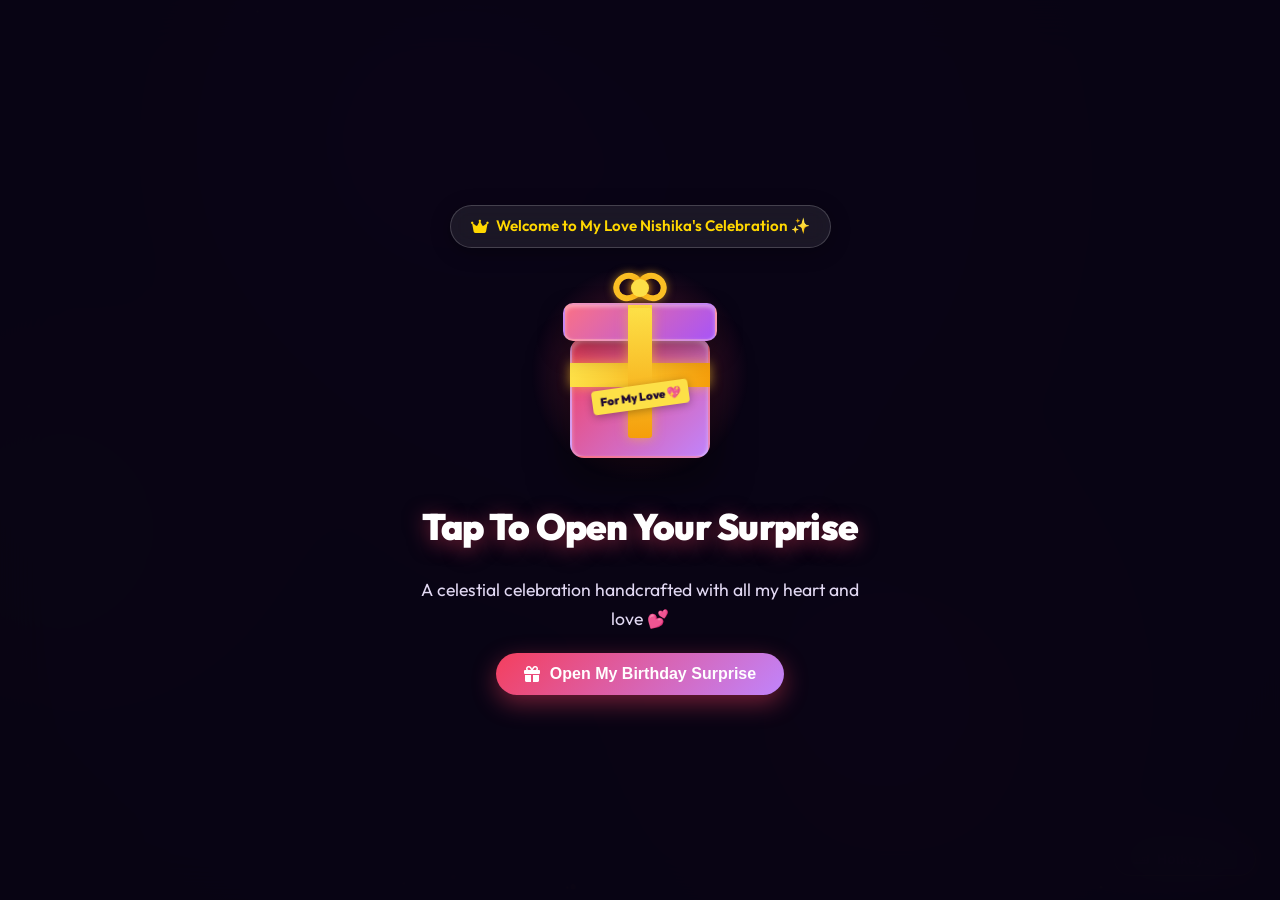
==== commit 0efd3700: "feat: add wish auto-generation, mood chips, wish libraries, and printable keepsake and star registry" ====
--- a/index.html
+++ b/index.html
@@ -541,6 +541,452 @@
       resize: vertical;
     }
 
+    /* Wish Generator & Manual Entry Controls */
+    .wish-generator-container {
+      display: flex;
+      flex-direction: column;
+      gap: 8px;
+      width: 100%;
+    }
+
+    .wish-header-toolbar {
+      display: flex;
+      align-items: center;
+      justify-content: space-between;
+      flex-wrap: wrap;
+      gap: 8px;
+      margin-bottom: 2px;
+    }
+
+    .wish-actions-group {
+      display: flex;
+      align-items: center;
+      gap: 6px;
+      flex-wrap: wrap;
+    }
+
+    .wish-action-btn {
+      background: rgba(255, 255, 255, 0.08);
+      border: 1px solid rgba(255, 255, 255, 0.18);
+      color: #fff;
+      padding: 5px 12px;
+      border-radius: 20px;
+      font-size: 0.78rem;
+      font-weight: 600;
+      cursor: pointer;
+      display: inline-flex;
+      align-items: center;
+      gap: 5px;
+      transition: all 0.25s cubic-bezier(0.4, 0, 0.2, 1);
+      letter-spacing: 0.3px;
+      user-select: none;
+    }
+
+    .wish-action-btn:hover {
+      background: rgba(255, 255, 255, 0.16);
+      border-color: var(--accent-gold);
+      color: var(--accent-gold);
+      transform: translateY(-1px);
+      box-shadow: 0 4px 12px rgba(255, 215, 0, 0.25);
+    }
+
+    .wish-action-btn.primary-magic {
+      background: linear-gradient(135deg, rgba(255, 64, 129, 0.35), rgba(255, 215, 0, 0.35));
+      border-color: rgba(255, 215, 0, 0.6);
+      color: #fff;
+      box-shadow: 0 0 10px rgba(255, 215, 0, 0.3);
+      animation: magicPulseGlow 3s infinite alternate;
+    }
+
+    .wish-action-btn.primary-magic:hover {
+      background: linear-gradient(135deg, rgba(255, 64, 129, 0.6), rgba(255, 215, 0, 0.6));
+      border-color: #ffd700;
+      box-shadow: 0 0 18px rgba(255, 215, 0, 0.5);
+    }
+
+    @keyframes magicPulseGlow {
+      0% { box-shadow: 0 0 6px rgba(255, 215, 0, 0.2); }
+      100% { box-shadow: 0 0 16px rgba(255, 64, 129, 0.45), 0 0 8px rgba(255, 215, 0, 0.4); }
+    }
+
+    .wish-mood-chips {
+      display: flex;
+      align-items: center;
+      gap: 6px;
+      overflow-x: auto;
+      padding: 4px 2px 6px 2px;
+      scrollbar-width: none;
+      -webkit-overflow-scrolling: touch;
+    }
+    .wish-mood-chips::-webkit-scrollbar {
+      display: none;
+    }
+
+    .wish-mood-chip {
+      background: rgba(255, 255, 255, 0.05);
+      border: 1px solid rgba(255, 255, 255, 0.12);
+      color: rgba(255, 255, 255, 0.85);
+      padding: 4px 10px;
+      border-radius: 16px;
+      font-size: 0.74rem;
+      font-weight: 500;
+      cursor: pointer;
+      white-space: nowrap;
+      display: inline-flex;
+      align-items: center;
+      gap: 4px;
+      transition: all 0.2s ease;
+      user-select: none;
+    }
+
+    .wish-mood-chip:hover {
+      background: rgba(255, 64, 129, 0.18);
+      border-color: rgba(255, 64, 129, 0.5);
+      color: #fff;
+      transform: translateY(-1px);
+    }
+
+    .wish-mood-chip.active {
+      background: linear-gradient(135deg, rgba(255, 64, 129, 0.35), rgba(157, 78, 221, 0.35));
+      border-color: #ff4081;
+      color: #fff;
+      box-shadow: 0 0 10px rgba(255, 64, 129, 0.35);
+    }
+
+    .wish-text-wrapper {
+      position: relative;
+      width: 100%;
+    }
+
+    .wish-field-glow {
+      animation: wishFillGlow 0.8s ease-out;
+    }
+
+    @keyframes wishFillGlow {
+      0% {
+        box-shadow: 0 0 0 rgba(255, 215, 0, 0);
+        border-color: rgba(255, 215, 0, 0.8);
+      }
+      50% {
+        box-shadow: 0 0 22px rgba(255, 215, 0, 0.6), 0 0 10px rgba(255, 64, 129, 0.5);
+        border-color: #ffd700;
+        transform: scale(1.003);
+      }
+      100% {
+        box-shadow: 0 0 0 rgba(255, 215, 0, 0);
+        border-color: var(--glass-border);
+        transform: scale(1);
+      }
+    }
+
+    .wish-input-footer {
+      display: flex;
+      align-items: center;
+      justify-content: space-between;
+      flex-wrap: wrap;
+      gap: 8px;
+      margin-top: 4px;
+      font-size: 0.78rem;
+      color: var(--text-muted);
+    }
+
+    .wish-emoji-bar {
+      display: flex;
+      align-items: center;
+      gap: 4px;
+      flex-wrap: wrap;
+    }
+
+    .wish-emoji-label {
+      font-size: 0.72rem;
+      color: var(--text-muted);
+      margin-right: 2px;
+    }
+
+    .wish-emoji-btn {
+      background: rgba(255, 255, 255, 0.06);
+      border: 1px solid rgba(255, 255, 255, 0.1);
+      border-radius: 8px;
+      font-size: 0.95rem;
+      padding: 2px 6px;
+      cursor: pointer;
+      line-height: 1.2;
+      transition: transform 0.15s ease, background 0.15s ease;
+    }
+
+    .wish-emoji-btn:hover {
+      background: rgba(255, 255, 255, 0.2);
+      transform: scale(1.22);
+    }
+
+    .wish-emoji-btn:active {
+      transform: scale(0.95);
+    }
+
+    .wish-char-counter {
+      font-size: 0.75rem;
+      color: var(--text-muted);
+      font-variant-numeric: tabular-nums;
+      margin-left: auto;
+    }
+
+    .wish-char-counter.limit-near {
+      color: #ffaa00;
+      font-weight: 600;
+    }
+
+    .wish-char-counter.limit-reached {
+      color: #ff4081;
+      font-weight: 700;
+    }
+
+    /* Wish Library Modal */
+    .wish-library-overlay {
+      position: fixed;
+      inset: 0;
+      z-index: 10000;
+      background: rgba(6, 3, 14, 0.85);
+      backdrop-filter: blur(12px);
+      -webkit-backdrop-filter: blur(12px);
+      display: flex;
+      align-items: center;
+      justify-content: center;
+      padding: 16px;
+      opacity: 0;
+      visibility: hidden;
+      pointer-events: none;
+      transition: opacity 0.3s ease, visibility 0.3s ease;
+    }
+
+    .wish-library-overlay.active {
+      opacity: 1;
+      visibility: visible;
+      pointer-events: auto;
+    }
+
+    .wish-library-card {
+      width: min(92vw, 680px);
+      max-height: 85vh;
+      background: rgba(18, 10, 32, 0.95);
+      border: 1px solid rgba(255, 215, 0, 0.25);
+      border-radius: 20px;
+      box-shadow: 0 20px 60px rgba(0, 0, 0, 0.7), 0 0 30px rgba(255, 64, 129, 0.25);
+      display: flex;
+      flex-direction: column;
+      overflow: hidden;
+      transform: scale(0.92);
+      transition: transform 0.3s cubic-bezier(0.34, 1.56, 0.64, 1);
+    }
+
+    .wish-library-overlay.active .wish-library-card {
+      transform: scale(1);
+    }
+
+    .wish-library-header {
+      display: flex;
+      align-items: center;
+      justify-content: space-between;
+      padding: 16px 20px;
+      border-bottom: 1px solid rgba(255, 255, 255, 0.1);
+      background: rgba(255, 255, 255, 0.03);
+    }
+
+    .wish-library-title {
+      display: flex;
+      align-items: center;
+      gap: 10px;
+      font-family: var(--font-title);
+      font-size: 1.15rem;
+      font-weight: 700;
+      color: var(--accent-gold);
+      margin: 0;
+    }
+
+    .wish-library-close-btn {
+      background: rgba(255, 255, 255, 0.08);
+      border: 1px solid rgba(255, 255, 255, 0.15);
+      color: #fff;
+      width: 34px;
+      height: 34px;
+      border-radius: 50%;
+      cursor: pointer;
+      display: flex;
+      align-items: center;
+      justify-content: center;
+      font-size: 1rem;
+      transition: all 0.2s ease;
+    }
+
+    .wish-library-close-btn:hover {
+      background: rgba(255, 64, 129, 0.3);
+      border-color: #ff4081;
+      transform: rotate(90deg);
+    }
+
+    .wish-library-tabs {
+      display: flex;
+      gap: 6px;
+      padding: 12px 20px 8px;
+      overflow-x: auto;
+      border-bottom: 1px solid rgba(255, 255, 255, 0.06);
+      scrollbar-width: none;
+    }
+    .wish-library-tabs::-webkit-scrollbar {
+      display: none;
+    }
+
+    .wish-lib-tab {
+      background: rgba(255, 255, 255, 0.05);
+      border: 1px solid rgba(255, 255, 255, 0.1);
+      color: var(--text-muted);
+      padding: 6px 14px;
+      border-radius: 20px;
+      font-size: 0.78rem;
+      font-weight: 600;
+      cursor: pointer;
+      white-space: nowrap;
+      transition: all 0.2s ease;
+    }
+
+    .wish-lib-tab:hover {
+      background: rgba(255, 255, 255, 0.12);
+      color: #fff;
+    }
+
+    .wish-lib-tab.active {
+      background: linear-gradient(135deg, rgba(255, 64, 129, 0.4), rgba(255, 215, 0, 0.3));
+      border-color: var(--accent-gold);
+      color: var(--accent-gold);
+      box-shadow: 0 0 10px rgba(255, 215, 0, 0.2);
+    }
+
+    .wish-library-search-box {
+      padding: 10px 20px;
+      display: flex;
+      gap: 8px;
+    }
+
+    .wish-lib-search-input {
+      width: 100%;
+      background: rgba(0, 0, 0, 0.4);
+      border: 1px solid rgba(255, 255, 255, 0.15);
+      border-radius: 10px;
+      padding: 8px 14px;
+      color: #fff;
+      font-size: 0.85rem;
+      outline: none;
+    }
+    .wish-lib-search-input:focus {
+      border-color: var(--accent-gold);
+    }
+
+    .wish-library-list {
+      flex: 1;
+      overflow-y: auto;
+      padding: 12px 20px;
+      display: flex;
+      flex-direction: column;
+      gap: 10px;
+      max-height: 52vh;
+    }
+
+    .wish-item-card {
+      background: rgba(255, 255, 255, 0.04);
+      border: 1px solid rgba(255, 255, 255, 0.08);
+      border-radius: 14px;
+      padding: 14px 16px;
+      display: flex;
+      flex-direction: column;
+      gap: 10px;
+      transition: all 0.2s ease;
+    }
+
+    .wish-item-card:hover {
+      background: rgba(255, 255, 255, 0.08);
+      border-color: rgba(255, 215, 0, 0.35);
+      transform: translateY(-2px);
+      box-shadow: 0 6px 18px rgba(0, 0, 0, 0.4);
+    }
+
+    .wish-item-header {
+      display: flex;
+      align-items: center;
+      justify-content: space-between;
+      gap: 8px;
+    }
+
+    .wish-item-tag {
+      font-size: 0.7rem;
+      font-weight: 700;
+      text-transform: uppercase;
+      letter-spacing: 0.5px;
+      padding: 2px 8px;
+      border-radius: 10px;
+      background: rgba(255, 64, 129, 0.2);
+      color: #ff7597;
+      border: 1px solid rgba(255, 64, 129, 0.3);
+    }
+
+    .wish-item-tag.tag-royal { background: rgba(255, 215, 0, 0.2); color: #ffd700; border-color: rgba(255, 215, 0, 0.3); }
+    .wish-item-tag.tag-blessing { background: rgba(16, 185, 129, 0.2); color: #34d399; border-color: rgba(16, 185, 129, 0.3); }
+    .wish-item-tag.tag-celestial { background: rgba(56, 189, 248, 0.2); color: #38bdf8; border-color: rgba(56, 189, 248, 0.3); }
+    .wish-item-tag.tag-joyful { background: rgba(245, 158, 11, 0.2); color: #fbbf24; border-color: rgba(245, 158, 11, 0.3); }
+    .wish-item-tag.tag-short { background: rgba(192, 132, 252, 0.2); color: #c084fc; border-color: rgba(192, 132, 252, 0.3); }
+
+    .wish-item-text {
+      font-size: 0.9rem;
+      line-height: 1.5;
+      color: rgba(255, 255, 255, 0.92);
+      margin: 0;
+      font-style: italic;
+    }
+
+    .wish-item-actions {
+      display: flex;
+      align-items: center;
+      justify-content: flex-end;
+      gap: 8px;
+    }
+
+    .wish-use-btn {
+      background: linear-gradient(135deg, rgba(255, 64, 129, 0.4), rgba(255, 215, 0, 0.4));
+      border: 1px solid var(--accent-gold);
+      color: #fff;
+      padding: 4px 12px;
+      border-radius: 12px;
+      font-size: 0.76rem;
+      font-weight: 600;
+      cursor: pointer;
+      display: inline-flex;
+      align-items: center;
+      gap: 5px;
+      transition: all 0.2s ease;
+    }
+
+    .wish-use-btn:hover {
+      background: linear-gradient(135deg, rgba(255, 64, 129, 0.8), rgba(255, 215, 0, 0.8));
+      box-shadow: 0 0 12px rgba(255, 215, 0, 0.4);
+      transform: translateY(-1px);
+    }
+
+    .wish-copy-btn {
+      background: rgba(255, 255, 255, 0.08);
+      border: 1px solid rgba(255, 255, 255, 0.15);
+      color: rgba(255, 255, 255, 0.8);
+      padding: 4px 10px;
+      border-radius: 12px;
+      font-size: 0.76rem;
+      cursor: pointer;
+      display: inline-flex;
+      align-items: center;
+      gap: 4px;
+      transition: all 0.2s ease;
+    }
+    .wish-copy-btn:hover {
+      background: rgba(255, 255, 255, 0.15);
+      color: #fff;
+    }
+
     /* Media Attachment Selector Tabs */
     .media-attach-bar {
       display: flex;
@@ -2617,9 +3063,65 @@
             <input type="text" id="guestName" class="input-field" placeholder="e.g. Dilip, Loving Friend, Royal Family..." required maxlength="60" />
           </div>
 
-          <div>
-            <label for="guestWish" class="form-group-label"><i class="fa-solid fa-envelope-heart"></i> Heartfelt Birthday Message</label>
-            <textarea id="guestWish" class="input-field textarea-field" placeholder="Write your sweetest wishes, blessings, memories, and love for My Love Nishika..." required maxlength="600"></textarea>
+          <div class="wish-generator-container">
+            <div class="wish-header-toolbar">
+              <label for="guestWish" class="form-group-label" style="margin-bottom:0;"><i class="fa-solid fa-envelope-heart"></i> Heartfelt Birthday Message</label>
+              <div class="wish-actions-group">
+                <button type="button" class="wish-action-btn primary-magic" id="btnAutoGenerateWish" title="Generate a sweet customized wish with one click">
+                  <i class="fa-solid fa-wand-magic-sparkles"></i> <span>Auto Generate</span>
+                </button>
+                <button type="button" class="wish-action-btn" id="btnSurpriseWish" title="Surprise with a random wish">
+                  <i class="fa-solid fa-dice"></i> <span>Surprise</span>
+                </button>
+                <button type="button" class="wish-action-btn" id="btnWishLibrary" title="Browse our full collection of 30+ birthday wishes">
+                  <i class="fa-solid fa-book-bookmark"></i> <span>Wish Library</span>
+                </button>
+                <button type="button" class="wish-action-btn" id="btnManualWish" title="Write your own custom message">
+                  <i class="fa-solid fa-pen-nib"></i> <span>Write Manually</span>
+                </button>
+              </div>
+            </div>
+
+            <!-- Mood / Tone Selector Chips -->
+            <div class="wish-mood-chips" id="wishMoodChips">
+              <span style="font-size:0.72rem; color:var(--text-muted); margin-right:2px; font-weight:600;"><i class="fa-solid fa-sliders"></i> Mood:</span>
+              <button type="button" class="wish-mood-chip active" data-mood="all"><i class="fa-solid fa-sparkles"></i> All</button>
+              <button type="button" class="wish-mood-chip" data-mood="romantic"><i class="fa-solid fa-heart"></i> 💖 Romantic</button>
+              <button type="button" class="wish-mood-chip" data-mood="royal"><i class="fa-solid fa-crown"></i> 👑 Royal</button>
+              <button type="button" class="wish-mood-chip" data-mood="blessing"><i class="fa-solid fa-hand-holding-heart"></i> ✨ Blessings</button>
+              <button type="button" class="wish-mood-chip" data-mood="celestial"><i class="fa-solid fa-moon"></i> 🌟 Celestial</button>
+              <button type="button" class="wish-mood-chip" data-mood="joyful"><i class="fa-solid fa-cake-candles"></i> 🎉 Joyful</button>
+              <button type="button" class="wish-mood-chip" data-mood="short"><i class="fa-solid fa-feather"></i> 💫 Short & Sweet</button>
+            </div>
+
+            <div class="wish-text-wrapper">
+              <textarea id="guestWish" class="input-field textarea-field" placeholder="Write your sweetest wishes, blessings, memories, and love for My Love Nishika..." required maxlength="600"></textarea>
+            </div>
+
+            <div class="wish-input-footer">
+              <!-- Quick Emoji Bar -->
+              <div class="wish-emoji-bar" id="wishEmojiBar">
+                <span class="wish-emoji-label"><i class="fa-solid fa-icons"></i> Add:</span>
+                <button type="button" class="wish-emoji-btn" data-emoji="💖" title="Insert 💖">💖</button>
+                <button type="button" class="wish-emoji-btn" data-emoji="🎂" title="Insert 🎂">🎂</button>
+                <button type="button" class="wish-emoji-btn" data-emoji="👑" title="Insert 👑">👑</button>
+                <button type="button" class="wish-emoji-btn" data-emoji="✨" title="Insert ✨">✨</button>
+                <button type="button" class="wish-emoji-btn" data-emoji="🌸" title="Insert 🌸">🌸</button>
+                <button type="button" class="wish-emoji-btn" data-emoji="🥂" title="Insert 🥂">🥂</button>
+                <button type="button" class="wish-emoji-btn" data-emoji="🎉" title="Insert 🎉">🎉</button>
+                <button type="button" class="wish-emoji-btn" data-emoji="💫" title="Insert 💫">💫</button>
+                <button type="button" class="wish-emoji-btn" data-emoji="🌹" title="Insert 🌹">🌹</button>
+                <button type="button" class="wish-emoji-btn" data-emoji="💌" title="Insert 💌">💌</button>
+              </div>
+
+              <!-- Character Counter & Quick Clear -->
+              <div style="display:flex; align-items:center; gap:8px;">
+                <button type="button" class="wish-action-btn" id="btnClearWishText" style="padding:2px 8px; font-size:0.7rem;" title="Clear message text">
+                  <i class="fa-solid fa-xmark"></i> Clear
+                </button>
+                <span class="wish-char-counter" id="guestWishCharCounter">0 / 600</span>
+              </div>
+            </div>
           </div>
 
           <!-- Media Attachment Bar -->
@@ -2990,6 +3492,31 @@
         <div id="vipHintText" class="vip-hint-text">
           💖 <strong>VIP Hint:</strong> Enter the special 4-digit date of the day we first met in DDMM format ✨
         </div>
+      </div>
+    </div>
+  </div>
+
+  <!-- WISH LIBRARY MODAL -->
+  <div class="wish-library-overlay" id="wishLibraryModal" style="display:none;" role="dialog" aria-modal="true" aria-labelledby="wishLibraryTitle" aria-hidden="true">
+    <div class="wish-library-card">
+      <div class="wish-library-header">
+        <h4 class="wish-library-title" id="wishLibraryTitle"><i class="fa-solid fa-book-bookmark"></i> Royal Birthday Wishes Library</h4>
+        <button type="button" class="wish-library-close-btn" id="closeWishLibraryBtn" aria-label="Close Wish Library" title="Close (Esc)">&times;</button>
+      </div>
+      <div class="wish-library-tabs" id="wishLibTabs">
+        <button type="button" class="wish-lib-tab active" data-tab-mood="all"><i class="fa-solid fa-sparkles"></i> All Wishes</button>
+        <button type="button" class="wish-lib-tab" data-tab-mood="romantic"><i class="fa-solid fa-heart"></i> 💖 Romantic</button>
+        <button type="button" class="wish-lib-tab" data-tab-mood="royal"><i class="fa-solid fa-crown"></i> 👑 Royal</button>
+        <button type="button" class="wish-lib-tab" data-tab-mood="blessing"><i class="fa-solid fa-hand-holding-heart"></i> ✨ Blessings</button>
+        <button type="button" class="wish-lib-tab" data-tab-mood="celestial"><i class="fa-solid fa-moon"></i> 🌟 Celestial</button>
+        <button type="button" class="wish-lib-tab" data-tab-mood="joyful"><i class="fa-solid fa-cake-candles"></i> 🎉 Joyful</button>
+        <button type="button" class="wish-lib-tab" data-tab-mood="short"><i class="fa-solid fa-feather"></i> 💫 Short & Sweet</button>
+      </div>
+      <div class="wish-library-search-box">
+        <input type="text" id="wishLibSearchInput" class="wish-lib-search-input" placeholder="🔍 Search wishes by keyword (e.g. starlight, queen, eternity, smile)..." />
+      </div>
+      <div class="wish-library-list" id="wishLibraryList">
+        <!-- Rendered dynamically -->
       </div>
     </div>
   </div>
@@ -5302,6 +5829,316 @@
       if (syncWishesBtn) syncWishesBtn.addEventListener('click', fetchWishesFromCloud);
       fetchWishesFromCloud();
 
+      // ----------------------------------------------------------------------
+      // 7B. AUTO-GENERATE WISHES & MANUAL ENTRY ENGINE (Pre-Launch Index)
+      // ----------------------------------------------------------------------
+      const WISH_TEMPLATES_LIBRARY = [
+        // ROMANTIC & DEVOTION
+        { id: 'w_rom_1', category: 'romantic', categoryName: 'Romantic & Devotion', tagClass: 'tag-romantic', text: 'Happy Birthday to the queen of my heart, My Love Nishika! Every second with you is stardust and pure bliss. I love you beyond words and eternity! 💕✨' },
+        { id: 'w_rom_2', category: 'romantic', categoryName: 'Romantic & Devotion', tagClass: 'tag-romantic', text: 'To the one who makes my world infinite and beautiful: Happy Birthday, Nishika! You are my greatest miracle, my forever love, and my endless joy. 🌹👑' },
+        { id: 'w_rom_3', category: 'romantic', categoryName: 'Romantic & Devotion', tagClass: 'tag-romantic', text: 'Happy Birthday My Love Nishika! In your smile I found my home, and in your eyes I found my universe. May your year be as dazzling as your soul. 💫💖' },
+        { id: 'w_rom_4', category: 'romantic', categoryName: 'Romantic & Devotion', tagClass: 'tag-romantic', text: 'Celebrating the most extraordinary soul in the galaxy! Happy Birthday, Nishika. Every heartbeat sings your name with infinite devotion. 💖✨' },
+        { id: 'w_rom_5', category: 'romantic', categoryName: 'Romantic & Devotion', tagClass: 'tag-romantic', text: 'To my beloved Nishika, Happy Birthday! Meeting you was destiny, loving you is my honor, and celebrating you is pure joy. Forever and always. 🥂💍' },
+        { id: 'w_rom_6', category: 'romantic', categoryName: 'Romantic & Devotion', tagClass: 'tag-romantic', text: 'You are the gentle moonlight in my darkest night and the sweetest melody in my heart. Happy Birthday, my eternal love Nishika! 🌙💕' },
+        
+        // ROYAL & MAJESTIC
+        { id: 'w_roy_1', category: 'royal', categoryName: 'Royal & Majestic', tagClass: 'tag-royal', text: 'All hail Queen Nishika on her royal birthday! May your kingdom of dreams flourish with majesty, elegance, and endless golden moments. 👑✨' },
+        { id: 'w_roy_2', category: 'royal', categoryName: 'Royal & Majestic', tagClass: 'tag-royal', text: 'A crown of starlight for the most enchanting queen! Happy Birthday, My Love Nishika. Shine bright and rule every tomorrow with grace! 👑💖' },
+        { id: 'w_roy_3', category: 'royal', categoryName: 'Royal & Majestic', tagClass: 'tag-royal', text: 'To royal majesty and endless charm: Happy Birthday Queen Nishika! May every aspiration turn into glorious triumph this year! 🌟👑' },
+        { id: 'w_roy_4', category: 'royal', categoryName: 'Royal & Majestic', tagClass: 'tag-royal', text: 'Happy Birthday to royalty itself! Nishika, may your special day be filled with royal splendor, laughter, and timeless celebrations! 🏰✨' },
+        { id: 'w_roy_5', category: 'royal', categoryName: 'Royal & Majestic', tagClass: 'tag-royal', text: 'Royal blessings and eternal happiness to our radiant Queen Nishika! You wear kindness like a golden crown. Happy Birthday! 👑🌸' },
+
+        // HEARTFELT BLESSINGS
+        { id: 'w_bls_1', category: 'blessing', categoryName: 'Heartfelt Blessings', tagClass: 'tag-blessing', text: 'Wishing you a birthday blessed with radiant health, unbounded happiness, and every precious dream fulfilled! Happy Birthday Nishika! 🌸🎂' },
+        { id: 'w_bls_2', category: 'blessing', categoryName: 'Heartfelt Blessings', tagClass: 'tag-blessing', text: 'May your 26th year blossom with wondrous adventures, unconditional love, and peaceful sunshine every single day. Happy Birthday, Nishika! 🌻✨' },
+        { id: 'w_bls_3', category: 'blessing', categoryName: 'Heartfelt Blessings', tagClass: 'tag-blessing', text: 'Sending ocean-deep blessings, golden sunshine, and sweet memories on your birthday, dear Nishika! Have the most magical year ahead! 🌈💖' },
+        { id: 'w_bls_4', category: 'blessing', categoryName: 'Heartfelt Blessings', tagClass: 'tag-blessing', text: 'May the universe guard your steps, shower you with peace, and fill your heart with overwhelming bliss. Happy Birthday, dearest Nishika! 🕊️✨' },
+        { id: 'w_bls_5', category: 'blessing', categoryName: 'Heartfelt Blessings', tagClass: 'tag-blessing', text: 'Praying that every day of this new chapter brings you boundless reasons to smile, celebrate, and feel cherished. Happy Birthday Nishika! 💖🙏' },
+
+        // CELESTIAL & POETIC
+        { id: 'w_cel_1', category: 'celestial', categoryName: 'Celestial & Poetic', tagClass: 'tag-celestial', text: 'Like the rarest constellation across the midnight sky, your light illuminates everything. Happy Celestial Birthday, My Love Nishika! 🌌✨' },
+        { id: 'w_cel_2', category: 'celestial', categoryName: 'Celestial & Poetic', tagClass: 'tag-celestial', text: 'A poem written by the stars, a melody played by the wind—that is the beauty of your soul. Happy Birthday, Nishika! 🌙🎶' },
+        { id: 'w_cel_3', category: 'celestial', categoryName: 'Celestial & Poetic', tagClass: 'tag-celestial', text: 'Wishing you a universe of wonder and galaxies of love on your special day. Shine on, enchanting Nishika! 🪐💖' },
+        { id: 'w_cel_4', category: 'celestial', categoryName: 'Celestial & Poetic', tagClass: 'tag-celestial', text: 'Time pauses to celebrate the moment you graced this world. Happy Birthday to a truly timeless, celestial soul, Nishika! ⏳✨' },
+
+        // JOYFUL & CHEERFUL
+        { id: 'w_joy_1', category: 'joyful', categoryName: 'Joyful & Cheerful', tagClass: 'tag-joyful', text: 'Happy Birthday Nishika! May your day be filled with sweet cake, loud laughter, sparkling confetti, and zero worries! 🎂🎈🎉' },
+        { id: 'w_joy_2', category: 'joyful', categoryName: 'Joyful & Cheerful', tagClass: 'tag-joyful', text: 'Cheers to another year of being fabulous, radiant, and absolutely iconic! Have the best birthday party ever, Nishika! 🥂🥳✨' },
+        { id: 'w_joy_3', category: 'joyful', categoryName: 'Joyful & Cheerful', tagClass: 'tag-joyful', text: 'Warning: Extreme levels of cuteness, sweetness, and celebration ahead! Happy Birthday to the most wonderful Nishika! 💃🎉🎁' },
+        { id: 'w_joy_4', category: 'joyful', categoryName: 'Joyful & Cheerful', tagClass: 'tag-joyful', text: 'Let the music play, the lights dance, and the cake disappear! Happy Birthday to the life of every celebration, Nishika! 🍰🎉💖' },
+
+        // SHORT & SWEET
+        { id: 'w_sht_1', category: 'short', categoryName: 'Short & Sweet', tagClass: 'tag-short', text: 'Happy Birthday My Love Nishika! You mean everything to me. 💖✨' },
+        { id: 'w_sht_2', category: 'short', categoryName: 'Short & Sweet', tagClass: 'tag-short', text: 'To endless love, laughter, and starlight. Happy Birthday Nishika! 🌸💫' },
+        { id: 'w_sht_3', category: 'short', categoryName: 'Short & Sweet', tagClass: 'tag-short', text: 'Wishing the sweetest birthday to the most wonderful soul! 🎂💕' },
+        { id: 'w_sht_4', category: 'short', categoryName: 'Short & Sweet', tagClass: 'tag-short', text: 'Forever celebrating you, today and every day. Happy Birthday! 👑✨' },
+        { id: 'w_sht_5', category: 'short', categoryName: 'Short & Sweet', tagClass: 'tag-short', text: 'May your special day be as gorgeous and radiant as your smile! 🌹✨' }
+      ];
+
+      const guestWishInput = document.getElementById('guestWish');
+      const guestWishCharCounter = document.getElementById('guestWishCharCounter');
+      const btnAutoGenerateWish = document.getElementById('btnAutoGenerateWish');
+      const btnSurpriseWish = document.getElementById('btnSurpriseWish');
+      const btnWishLibrary = document.getElementById('btnWishLibrary');
+      const btnManualWish = document.getElementById('btnManualWish');
+      const btnClearWishText = document.getElementById('btnClearWishText');
+      const wishMoodChips = document.getElementById('wishMoodChips');
+      const wishEmojiBar = document.getElementById('wishEmojiBar');
+
+      let currentSelectedMood = 'all';
+      let lastGeneratedIndex = -1;
+
+      function updateWishCharCount() {
+        if (!guestWishInput || !guestWishCharCounter) return;
+        const len = guestWishInput.value.length;
+        const max = guestWishInput.getAttribute('maxlength') || 600;
+        guestWishCharCounter.textContent = `${len} / ${max}`;
+        if (len >= max) {
+          guestWishCharCounter.className = 'wish-char-counter limit-reached';
+        } else if (len >= max * 0.85) {
+          guestWishCharCounter.className = 'wish-char-counter limit-near';
+        } else {
+          guestWishCharCounter.className = 'wish-char-counter';
+        }
+      }
+
+      if (guestWishInput) {
+        guestWishInput.addEventListener('input', updateWishCharCount);
+        updateWishCharCount();
+      }
+
+      function applyGeneratedWishText(text) {
+        if (!guestWishInput) return;
+        guestWishInput.value = text;
+        guestWishInput.classList.remove('wish-field-glow');
+        void guestWishInput.offsetWidth; // Force reflow
+        guestWishInput.classList.add('wish-field-glow');
+        updateWishCharCount();
+        initAudio();
+        playChime(659.25, 0.25);
+      }
+
+      function generateWishByMood(mood = 'all') {
+        const pool = mood === 'all' ? WISH_TEMPLATES_LIBRARY : WISH_TEMPLATES_LIBRARY.filter(w => w.category === mood);
+        if (!pool.length) return;
+        let nextIdx = Math.floor(Math.random() * pool.length);
+        if (pool.length > 1 && nextIdx === lastGeneratedIndex) {
+          nextIdx = (nextIdx + 1) % pool.length;
+        }
+        lastGeneratedIndex = nextIdx;
+        applyGeneratedWishText(pool[nextIdx].text);
+      }
+
+      if (btnAutoGenerateWish) {
+        btnAutoGenerateWish.addEventListener('click', () => {
+          generateWishByMood(currentSelectedMood);
+        });
+      }
+
+      if (btnSurpriseWish) {
+        btnSurpriseWish.addEventListener('click', () => {
+          generateWishByMood('all');
+        });
+      }
+
+      if (btnManualWish) {
+        btnManualWish.addEventListener('click', () => {
+          if (guestWishInput) {
+            guestWishInput.focus();
+            guestWishInput.scrollIntoView({ behavior: 'smooth', block: 'center' });
+            guestWishInput.classList.remove('wish-field-glow');
+            void guestWishInput.offsetWidth;
+            guestWishInput.classList.add('wish-field-glow');
+          }
+        });
+      }
+
+      if (btnClearWishText) {
+        btnClearWishText.addEventListener('click', () => {
+          if (guestWishInput) {
+            guestWishInput.value = '';
+            updateWishCharCount();
+            guestWishInput.focus();
+          }
+        });
+      }
+
+      // Mood Chips Selector
+      if (wishMoodChips) {
+        wishMoodChips.addEventListener('click', (e) => {
+          const chip = e.target.closest('.wish-mood-chip');
+          if (!chip) return;
+          wishMoodChips.querySelectorAll('.wish-mood-chip').forEach(c => c.classList.remove('active'));
+          chip.classList.add('active');
+          currentSelectedMood = chip.dataset.mood || 'all';
+          generateWishByMood(currentSelectedMood);
+        });
+      }
+
+      // Emoji Inserter Helper
+      if (wishEmojiBar && guestWishInput) {
+        wishEmojiBar.addEventListener('click', (e) => {
+          const btn = e.target.closest('.wish-emoji-btn');
+          if (!btn) return;
+          const emoji = btn.dataset.emoji || btn.textContent.trim();
+          const start = guestWishInput.selectionStart || guestWishInput.value.length;
+          const end = guestWishInput.selectionEnd || guestWishInput.value.length;
+          const val = guestWishInput.value;
+          guestWishInput.value = val.substring(0, start) + emoji + val.substring(end);
+          guestWishInput.selectionStart = guestWishInput.selectionEnd = start + emoji.length;
+          guestWishInput.focus();
+          updateWishCharCount();
+          initAudio();
+          playChime(783.99, 0.15);
+        });
+      }
+
+      // ----------------------------------------------------------------------
+      // WISH LIBRARY MODAL ENGINE (Pre-Launch Index)
+      // ----------------------------------------------------------------------
+      const wishLibraryModal = document.getElementById('wishLibraryModal');
+      const closeWishLibraryBtn = document.getElementById('closeWishLibraryBtn');
+      const wishLibTabs = document.getElementById('wishLibTabs');
+      const wishLibSearchInput = document.getElementById('wishLibSearchInput');
+      const wishLibraryList = document.getElementById('wishLibraryList');
+
+      let currentLibMood = 'all';
+      let libSearchQuery = '';
+
+      function renderWishLibraryCards() {
+        if (!wishLibraryList) return;
+        let filtered = WISH_TEMPLATES_LIBRARY;
+        if (currentLibMood !== 'all') {
+          filtered = filtered.filter(w => w.category === currentLibMood);
+        }
+        if (libSearchQuery) {
+          const q = libSearchQuery.toLowerCase();
+          filtered = filtered.filter(w => w.text.toLowerCase().includes(q) || w.categoryName.toLowerCase().includes(q));
+        }
+
+        if (filtered.length === 0) {
+          wishLibraryList.innerHTML = `
+            <div style="text-align:center; padding:30px 10px; color:var(--text-muted);">
+              <i class="fa-solid fa-heart-crack" style="font-size:2rem; color:var(--accent-gold); opacity:0.5; margin-bottom:10px; display:block;"></i>
+              <p>No matching birthday wishes found. Try another keyword or mood!</p>
+            </div>
+          `;
+          return;
+        }
+
+        wishLibraryList.innerHTML = filtered.map(item => `
+          <div class="wish-item-card">
+            <div class="wish-item-header">
+              <span class="wish-item-tag ${item.tagClass}">${item.categoryName}</span>
+            </div>
+            <p class="wish-item-text">"${escapeHtml(item.text)}"</p>
+            <div class="wish-item-actions">
+              <button type="button" class="wish-copy-btn" data-copy-text="${escapeHtml(item.text)}" title="Copy wish to clipboard">
+                <i class="fa-solid fa-copy"></i> Copy
+              </button>
+              <button type="button" class="wish-use-btn" data-use-text="${escapeHtml(item.text)}" title="Insert wish into your message">
+                <i class="fa-solid fa-wand-magic-sparkles"></i> Use This Wish
+              </button>
+            </div>
+          </div>
+        `).join('');
+      }
+
+      function openWishLibraryModal() {
+        if (!wishLibraryModal) return;
+        wishLibraryModal.style.display = 'flex';
+        requestAnimationFrame(() => {
+          wishLibraryModal.classList.add('active');
+          wishLibraryModal.setAttribute('aria-hidden', 'false');
+        });
+        currentLibMood = 'all';
+        libSearchQuery = '';
+        if (wishLibSearchInput) wishLibSearchInput.value = '';
+        if (wishLibTabs) {
+          wishLibTabs.querySelectorAll('.wish-lib-tab').forEach(t => {
+            t.classList.toggle('active', t.dataset.tabMood === 'all');
+          });
+        }
+        renderWishLibraryCards();
+        initAudio();
+        playChime(523.25, 0.3);
+      }
+
+      function closeWishLibraryModal() {
+        if (!wishLibraryModal) return;
+        wishLibraryModal.classList.remove('active');
+        wishLibraryModal.setAttribute('aria-hidden', 'true');
+        setTimeout(() => {
+          if (!wishLibraryModal.classList.contains('active')) {
+            wishLibraryModal.style.display = 'none';
+          }
+        }, 300);
+      }
+
+      if (btnWishLibrary) btnWishLibrary.addEventListener('click', openWishLibraryModal);
+      if (closeWishLibraryBtn) closeWishLibraryBtn.addEventListener('click', closeWishLibraryModal);
+
+      if (wishLibraryModal) {
+        wishLibraryModal.addEventListener('click', (e) => {
+          if (e.target === wishLibraryModal) closeWishLibraryModal();
+        });
+      }
+
+      if (wishLibTabs) {
+        wishLibTabs.addEventListener('click', (e) => {
+          const tab = e.target.closest('.wish-lib-tab');
+          if (!tab) return;
+          wishLibTabs.querySelectorAll('.wish-lib-tab').forEach(t => t.classList.remove('active'));
+          tab.classList.add('active');
+          currentLibMood = tab.dataset.tabMood || 'all';
+          renderWishLibraryCards();
+        });
+      }
+
+      if (wishLibSearchInput) {
+        wishLibSearchInput.addEventListener('input', (e) => {
+          libSearchQuery = e.target.value.trim();
+          renderWishLibraryCards();
+        });
+      }
+
+      if (wishLibraryList) {
+        wishLibraryList.addEventListener('click', (e) => {
+          const useBtn = e.target.closest('.wish-use-btn');
+          if (useBtn) {
+            const text = useBtn.getAttribute('data-use-text');
+            if (text) {
+              applyGeneratedWishText(text);
+              closeWishLibraryModal();
+              if (guestWishInput) {
+                guestWishInput.scrollIntoView({ behavior: 'smooth', block: 'center' });
+              }
+            }
+            return;
+          }
+
+          const copyBtn = e.target.closest('.wish-copy-btn');
+          if (copyBtn) {
+            const text = copyBtn.getAttribute('data-copy-text');
+            if (text) {
+              if (navigator.clipboard && navigator.clipboard.writeText) {
+                navigator.clipboard.writeText(text).then(() => {
+                  const orig = copyBtn.innerHTML;
+                  copyBtn.innerHTML = '<i class="fa-solid fa-check" style="color:#34d399;"></i> Copied!';
+                  setTimeout(() => { copyBtn.innerHTML = orig; }, 1800);
+                }).catch(() => {
+                  applyGeneratedWishText(text);
+                  closeWishLibraryModal();
+                });
+              } else {
+                applyGeneratedWishText(text);
+                closeWishLibraryModal();
+              }
+            }
+          }
+        });
+      }
+
       // 8. FORM SUBMISSION (Syncs to Google Sheets + Updates Wall & Memories in Real-Time)
       const wishForm = document.getElementById('preLaunchWishForm');
       const feedback = document.getElementById('blessingFeedback');
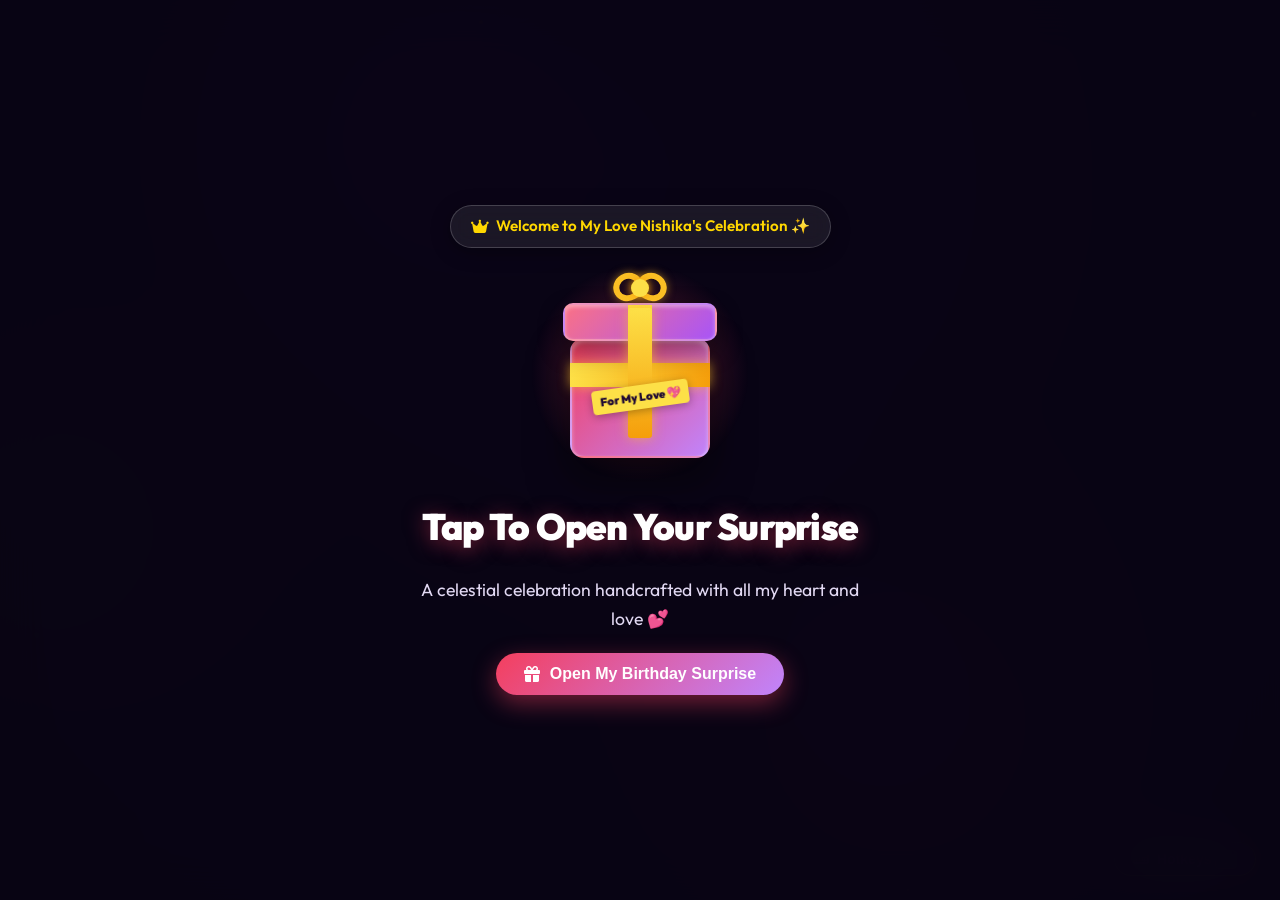
==== commit 93046e86: "feat: add automated video flow test script and refactor chunked video uploader with direct upload su" ====
--- a/index.html
+++ b/index.html
@@ -5064,7 +5064,7 @@
       // 7. GOOGLE SHEETS CLOUD INTEGRATION & STICKY WISH WALL ENGINE
       const GOOGLE_SHEET_URL = 'https://script.google.com/macros/s/AKfycbwPnRNoIYc1b8E2loZiXZhwlDXn3H2ZjH5b_t-C328paUo8u2mcGewGJKscj1W71zW-/exec';
 
-      // High-Speed Parallel Chunked Video Uploader
+      // High-Speed Direct & Sequential Chunked Video Uploader
       async function uploadVideoChunks({
         url = GOOGLE_SHEET_URL,
         base64Data,
@@ -5085,47 +5085,99 @@
           return { success: false, reason: 'no_url' };
         }
 
-        // High-Speed 3.5 MB chunks (reduces HTTP round trips by 70% for 5x-6x faster uploads)
-        const CHUNK_SIZE = 3.5 * 1024 * 1024;
-        const totalChars = base64Data.length;
+        const cleanData = base64Data || '';
+        const totalChars = cleanData.length;
+
+        let mimeType = 'video/mp4';
+        if (cleanData.startsWith('data:')) {
+          const semi = cleanData.indexOf(';');
+          if (semi > 5) mimeType = cleanData.substring(5, semi);
+        } else if (typeof fileName === 'string' && fileName) {
+          mimeType = getMimeTypeForVideoFile(fileName);
+        }
+
+        // High-speed direct upload for files <= 4MB
+        const DIRECT_UPLOAD_LIMIT = 4 * 1024 * 1024;
+
+        if (totalChars <= DIRECT_UPLOAD_LIMIT) {
+          if (typeof onProgress === 'function') {
+            onProgress(35, 1, 1, Math.round(totalChars * 0.35), totalChars);
+          }
+          
+          try {
+            const payload = {
+              type: 'video',
+              videoUrl: cleanData,
+              dataUrl: cleanData,
+              mediaData: cleanData,
+              mediaUrl: cleanData,
+              mimeType: mimeType,
+              fileName: fileName || ('video_' + Date.now() + '.mp4'),
+              author: author,
+              name: author,
+              caption: caption,
+              message: caption,
+              text: caption,
+              celebrant: celebrant,
+              dedicatedBy: dedicatedBy,
+              color: color,
+              tag: tag,
+              timestamp: new Date().toISOString(),
+              localTime: new Date().toLocaleString()
+            };
+
+            if (typeof onProgress === 'function') {
+              onProgress(70, 1, 1, Math.round(totalChars * 0.7), totalChars);
+            }
+
+            await fetch(targetUrl, {
+              method: 'POST',
+              mode: 'no-cors',
+              headers: { 'Content-Type': 'text/plain;charset=utf-8' },
+              body: JSON.stringify(payload)
+            });
+
+            if (typeof onProgress === 'function') {
+              onProgress(100, 1, 1, totalChars, totalChars);
+            }
+            if (typeof onSuccess === 'function') {
+              onSuccess();
+            }
+            return { success: true };
+          } catch (err) {
+            console.warn('Direct video upload failed in index:', err);
+            if (typeof onError === 'function') onError(err);
+            return { success: false, error: err };
+          }
+        }
+
+        // For larger files: Robust sequential chunked upload (2.5 MB chunks)
+        const CHUNK_SIZE = 2.5 * 1024 * 1024;
         const totalChunks = Math.max(1, Math.ceil(totalChars / CHUNK_SIZE));
         const uploadId = 'up_' + Date.now() + '_' + Math.random().toString(36).substring(2, 8);
 
-        let mimeType = 'video/mp4';
-        if (base64Data.startsWith('data:')) {
-          const semi = base64Data.indexOf(';');
-          if (semi > 5) mimeType = base64Data.substring(5, semi);
-        } else if (typeof fileName === 'string' && fileName) {
-          mimeType = getMimeTypeForVideoFile(fileName);
-        }
-
-        let completedChunks = 0;
-        const chunkProgressMap = new Array(totalChunks).fill(0);
-
-        function reportOverallProgress(chunkIdx, chunkLoadedBytes) {
-          chunkProgressMap[chunkIdx] = chunkLoadedBytes;
-          const totalTransmittedChars = chunkProgressMap.reduce((acc, curr) => acc + curr, 0);
-          const overallPct = Math.min(99, Math.round((totalTransmittedChars / totalChars) * 100));
-          if (typeof onProgress === 'function') {
-            onProgress(overallPct, Math.min(totalChunks, completedChunks + 1), totalChunks, totalTransmittedChars, totalChars);
-          }
-        }
-
-        async function sendSingleChunk(index) {
-          if (!navigator.onLine) throw new Error('Device is offline');
-
-          const start = index * CHUNK_SIZE;
+        let completedChars = 0;
+
+        for (let i = 0; i < totalChunks; i++) {
+          if (!navigator.onLine) {
+            const offErr = new Error('Device is offline');
+            if (typeof onError === 'function') onError(offErr);
+            return { success: false, error: offErr };
+          }
+
+          const start = i * CHUNK_SIZE;
           const end = Math.min(totalChars, start + CHUNK_SIZE);
-          const chunkSlice = base64Data.substring(start, end);
+          const chunkSlice = cleanData.substring(start, end);
           const chunkSize = end - start;
 
           const chunkPayload = {
             type: 'video_chunk',
             uploadId: uploadId,
-            chunkIndex: index,
+            chunkIndex: i,
             totalChunks: totalChunks,
             chunkData: chunkSlice,
             mimeType: mimeType,
+            fileName: fileName || ('video_' + uploadId + '.mp4'),
             author: author,
             name: author,
             caption: caption,
@@ -5145,9 +5197,12 @@
           for (let attempt = 1; attempt <= 3; attempt++) {
             try {
               const controller = new AbortController();
-              const timeoutId = setTimeout(() => controller.abort(), 45000);
-
-              reportOverallProgress(index, Math.round(chunkSize * 0.3));
+              const timeoutId = setTimeout(() => controller.abort(), 60000);
+
+              const currentPct = Math.min(99, Math.round(((completedChars + chunkSize * 0.3) / totalChars) * 100));
+              if (typeof onProgress === 'function') {
+                onProgress(currentPct, i + 1, totalChunks, completedChars, totalChars);
+              }
 
               await fetch(targetUrl, {
                 method: 'POST',
@@ -5159,55 +5214,32 @@
 
               clearTimeout(timeoutId);
               sent = true;
-              completedChunks++;
-              reportOverallProgress(index, chunkSize);
+              completedChars += chunkSize;
+              const endPct = Math.min(99, Math.round((completedChars / totalChars) * 100));
+              if (typeof onProgress === 'function') {
+                onProgress(endPct, i + 1, totalChunks, completedChars, totalChars);
+              }
               break;
-            } catch (fetchErr) {
-              lastErr = fetchErr;
-              await new Promise(r => setTimeout(r, 400 * attempt));
+            } catch (chunkErr) {
+              lastErr = chunkErr;
+              await new Promise(r => setTimeout(r, 600 * attempt));
             }
           }
 
           if (!sent) {
-            throw lastErr || new Error(`Failed to upload chunk ${index + 1} of ${totalChunks}`);
-          }
-        }
-
-        try {
-          if (totalChunks === 1) {
-            await sendSingleChunk(0);
-          } else {
-            // Parallel transmission of non-final chunks (concurrency: 2)
-            const nonFinalIndices = [];
-            for (let i = 0; i < totalChunks - 1; i++) {
-              nonFinalIndices.push(i);
-            }
-
-            const CONCURRENCY = 2;
-            for (let i = 0; i < nonFinalIndices.length; i += CONCURRENCY) {
-              const batch = nonFinalIndices.slice(i, i + CONCURRENCY);
-              await Promise.all(batch.map(idx => sendSingleChunk(idx)));
-            }
-
-            // Send the final assembly chunk after all preceding chunks have landed
-            await sendSingleChunk(totalChunks - 1);
-          }
-
-          if (typeof onProgress === 'function') {
-            onProgress(100, totalChunks, totalChunks, totalChars, totalChars);
-          }
-
-          if (typeof onSuccess === 'function') {
-            onSuccess();
-          }
-          return { success: true };
-        } catch (err) {
-          console.warn('High-speed chunked video upload error in index:', err);
-          if (typeof onError === 'function') {
-            onError(err);
-          }
-          return { success: false, error: err };
-        }
+            const err = lastErr || new Error(`Failed to upload chunk ${i + 1} of ${totalChunks}`);
+            if (typeof onError === 'function') onError(err);
+            return { success: false, error: err };
+          }
+        }
+
+        if (typeof onProgress === 'function') {
+          onProgress(100, totalChunks, totalChunks, totalChars, totalChars);
+        }
+        if (typeof onSuccess === 'function') {
+          onSuccess();
+        }
+        return { success: true };
       }
       const APP_VERSION = '2.1.0';
       const LOCAL_STORAGE_WISHES_KEY = `eternal_love_sticky_wishes_v${APP_VERSION}`;
@@ -5534,7 +5566,8 @@
           if (videoExpandBtn) {
             videoExpandBtn.addEventListener('click', (e) => {
               e.stopPropagation();
-              openLightbox('video', wish.mediaUrl, wish.name, wish.message);
+              const videoSrc = videoExpandBtn.getAttribute('data-video') || wish.mediaUrl;
+              openLightbox('video', videoSrc, wish.name, wish.message);
             });
           }
 
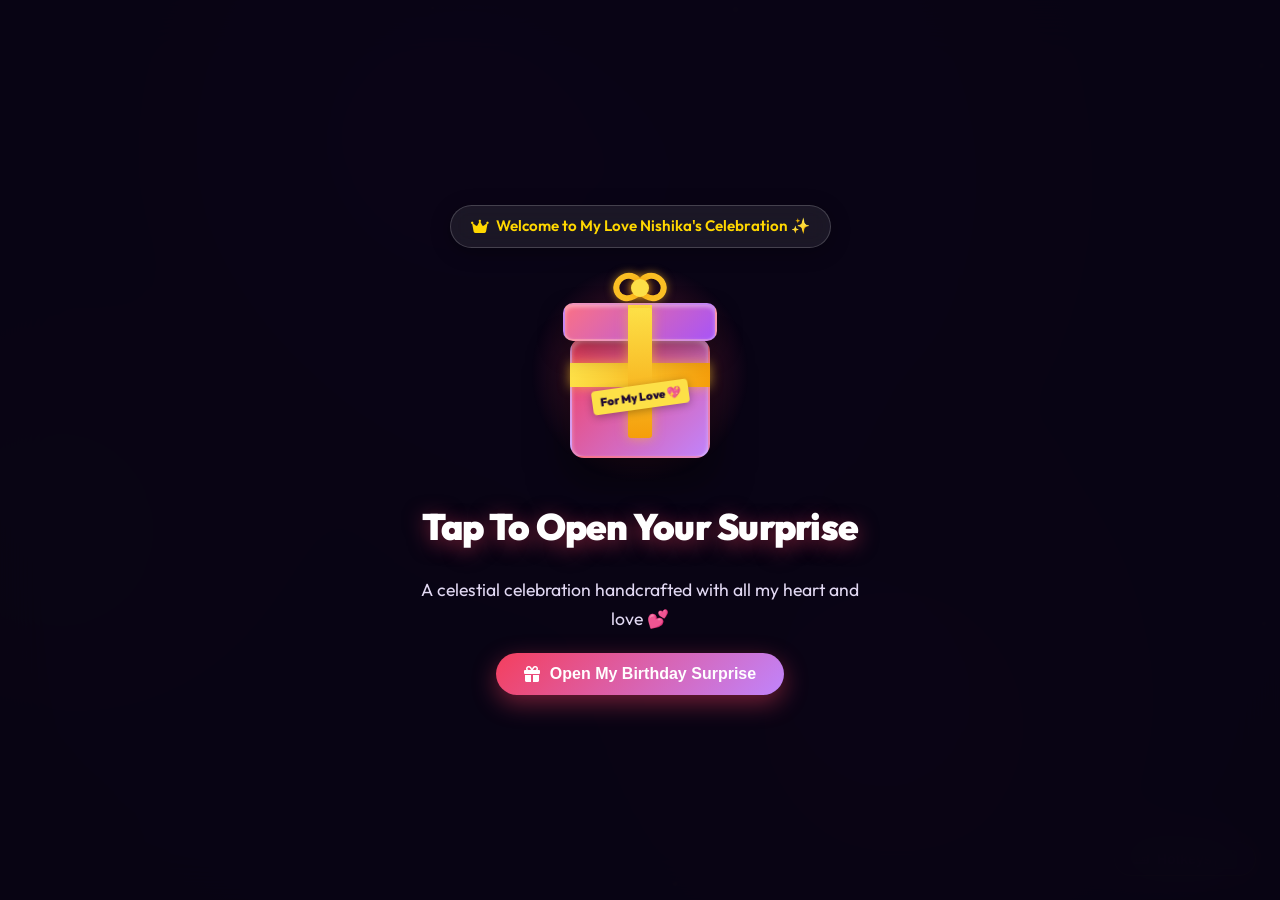
==== commit 06f5b14b: "feat: remove video upload capabilities and update wish typography to comic font" ====
--- a/index.html
+++ b/index.html
@@ -54,7 +54,7 @@
   <!-- Google Fonts -->
   <link rel="preconnect" href="https://fonts.googleapis.com" />
   <link rel="preconnect" href="https://fonts.gstatic.com" crossorigin />
-  <link href="https://fonts.googleapis.com/css2?family=Caveat:wght@600;700&family=Cinzel:wght@600;700;900&family=Cormorant+Garamond:ital,wght@0,600;1,600&family=Dancing+Script:wght@700&family=Outfit:wght@300;400;500;600;700;800;900&family=Playfair+Display:ital,wght@0,600;0,700;1,600&family=Plus+Jakarta+Sans:wght@400;500;600;700;800&family=Syne:wght@700;800&display=swap" rel="stylesheet" />
+  <link href="https://fonts.googleapis.com/css2?family=Caveat:wght@600;700&family=Cinzel:wght@600;700;900&family=Comic+Neue:ital,wght@0,400;0,700;1,400;1,700&family=Cormorant+Garamond:ital,wght@0,600;1,600&family=Dancing+Script:wght@700&family=Outfit:wght@300;400;500;600;700;800;900&family=Playfair+Display:ital,wght@0,600;0,700;1,600&family=Plus+Jakarta+Sans:wght@400;500;600;700;800&family=Syne:wght@700;800&display=swap" rel="stylesheet" />
 
   <!-- FontAwesome -->
   <link rel="stylesheet" href="https://cdnjs.cloudflare.com/ajax/libs/font-awesome/6.4.0/css/all.min.css" />
@@ -81,6 +81,7 @@
       --font-display: 'Cinzel', 'Playfair Display', serif;
       --font-body: 'Outfit', 'Plus Jakarta Sans', sans-serif;
       --font-script: 'Dancing Script', 'Caveat', cursive;
+      --font-comic: 'Comic Sans MS', 'Comic Sans', 'Comic Neue', cursive, sans-serif;
       --transition: all 0.35s cubic-bezier(0.4, 0, 0.2, 1);
     }
 
@@ -1051,10 +1052,11 @@
       position: relative;
     }
 
-    .file-dropzone:hover {
-      background: rgba(255, 215, 0, 0.08);
+    .file-dropzone:hover, .file-dropzone.dragover {
+      background: rgba(255, 215, 0, 0.12);
       border-color: var(--accent-gold);
-      box-shadow: 0 0 15px rgba(255, 215, 0, 0.2);
+      box-shadow: 0 0 18px rgba(255, 215, 0, 0.35);
+      transform: scale(1.01);
     }
 
     .file-dropzone input[type="file"] {
@@ -1065,6 +1067,7 @@
       height: 100%;
       opacity: 0;
       cursor: pointer;
+      z-index: 2;
     }
 
     .dropzone-text {
@@ -1088,9 +1091,10 @@
       overflow: hidden;
       border: 1.5px solid var(--accent-gold);
       box-shadow: 0 6px 20px rgba(0, 0, 0, 0.4);
-    }
-
-    .media-preview-box img, .media-preview-box video {
+      background: #000;
+    }
+
+    .media-preview-box img {
       width: 100%;
       height: 150px;
       object-fit: cover;
@@ -1728,15 +1732,20 @@
       color: rgba(226, 217, 243, 0.7);
     }
 
-    /* Wish Message */
-    .sticky-message {
-      font-family: var(--font-body);
-      font-size: 0.95rem;
+    /* Wish Message (Comic Sans) */
+    .sticky-message,
+    .sticky-note-text,
+    .wish-text,
+    .guest-wish-input,
+    #guestWish,
+    .wish-library-text,
+    .wish-library-item {
+      font-family: var(--font-comic) !important;
+      font-size: 0.98rem;
       line-height: 1.6;
       color: #ffffff;
       margin-bottom: 14px;
       word-break: break-word;
-      font-style: italic;
     }
 
     /* Media Attachments inside Sticky Note (Perfect Frame Styling) */
@@ -2972,9 +2981,9 @@
       </div>
 
       <div class="nav-actions">
-        <button type="button" class="nav-btn nav-btn-media" id="navAddMediaBtn" title="Add Image or Video to Celebration">
+        <button type="button" class="nav-btn nav-btn-media" id="navAddMediaBtn" title="Add Photo to Celebration">
           <i class="fa-solid fa-camera-retro"></i>
-          <span>Add Image / Video</span>
+          <span>Add Photo 📸</span>
         </button>
         <button type="button" class="nav-btn" id="soundToggleBtn" title="Toggle Magical Soundscape">
           <i class="fa-solid fa-music"></i>
@@ -3039,8 +3048,8 @@
       <!-- Interactive Teaser Actions -->
       <div class="teaser-actions">
         <button type="button" class="btn-primary" id="heroAddMediaBtn">
-          <i class="fa-solid fa-photo-film"></i>
-          <span>Add Photo / Video 📸</span>
+          <i class="fa-solid fa-camera"></i>
+          <span>Add Photo Memory 📸</span>
         </button>
         <button type="button" class="btn-primary" id="heroPreviewBtn" style="background: linear-gradient(135deg, #9d4edd 0%, #ff4081 100%);">
           <i class="fa-solid fa-crown"></i>
@@ -3054,8 +3063,8 @@
 
       <!-- Pre-Launch Blessing & Media Form Section -->
       <section class="blessing-section" id="blessingSection">
-        <h3 class="blessing-title">✨ Send an Early Birthday Blessing (With Photos & Videos)</h3>
-        <p class="blessing-subtitle">Leave a personal heartfelt message, high-res photo, or video clip sealed for My Love Nishika. Your dedication is consecrated on the live Sticky Wall below! 💌</p>
+        <h3 class="blessing-title">✨ Send an Early Birthday Blessing (With Photos & Text Wishes) 💖</h3>
+        <p class="blessing-subtitle">Leave a personal heartfelt message or attach a high-res photo sealed for My Love Nishika. Your dedication is consecrated on the live Sticky Wall below! 💌</p>
         
         <form id="preLaunchWishForm" class="blessing-form">
           <div>
@@ -3127,11 +3136,10 @@
           <!-- Media Attachment Bar -->
           <div class="media-attach-bar">
             <div style="display:flex; justify-content:space-between; align-items:center; flex-wrap:wrap; gap:8px;">
-              <span class="form-group-label" style="margin:0;"><i class="fa-solid fa-photo-film"></i> Attach Photo or Video (Choose an Option)</span>
+              <span class="form-group-label" style="margin:0;"><i class="fa-solid fa-photo-film"></i> Attach Photo Memory (Optional)</span>
               <div class="media-tabs">
                 <button type="button" class="media-tab-btn active" data-tab="tabNone"><i class="fa-solid fa-font"></i> Text Only</button>
-                <button type="button" class="media-tab-btn" data-tab="tabPhoto"><i class="fa-solid fa-camera"></i> 📸 Add Image</button>
-                <button type="button" class="media-tab-btn" data-tab="tabVideo"><i class="fa-solid fa-video"></i> 🎬 Add Video</button>
+                <button type="button" class="media-tab-btn" data-tab="tabPhoto"><i class="fa-solid fa-camera"></i> 📸 Add Photo</button>
               </div>
             </div>
 
@@ -3153,59 +3161,6 @@
                 <button type="button" class="remove-preview-btn" id="removePhotoBtn" title="Remove Photo">&times;</button>
               </div>
             </div>
-
-            <!-- Video Upload/Link Pane -->
-            <div class="media-content-pane" id="tabVideo">
-              <div style="display:flex; flex-direction:column; gap:10px;">
-                <input type="url" id="wishVideoUrl" class="input-field" placeholder="Paste YouTube, YouTube Shorts, Vimeo, Google Drive, or MP4 Video Link..." />
-                <div style="text-align:center; font-size:0.78rem; color:var(--text-muted); letter-spacing:1px;">— OR SELECT VIDEO FILE FROM DEVICE —</div>
-                <div class="file-dropzone" id="videoDropzone">
-                  <input type="file" id="wishVideoInput" accept="video/*,video/mp4,video/webm,video/ogg,video/quicktime,video/x-matroska,video/x-msvideo,video/avi,video/x-ms-wmv,video/3gpp,video/3gpp2,video/x-m4v,video/x-flv,video/mp2t,.mp4,.webm,.ogg,.ogv,.mov,.qt,.mkv,.avi,.wmv,.3gp,.3g2,.m4v,.flv,.ts,.mts,.m2ts" />
-                  <div class="dropzone-text">
-                    <i class="fa-solid fa-file-video"></i>
-                    <span><strong>Select video from device</strong> (MP4, WebM, MOV, MKV, AVI, WMV, 3GP, OGG)</span>
-                  </div>
-                </div>
-              </div>
-              <div class="media-preview-box" id="videoPreviewBox" style="display:none; max-width:280px;">
-                <div id="videoPreviewContainer">
-                  <video id="videoPreviewPlayer" controls style="width:100%; border-radius:10px;"></video>
-                </div>
-                <button type="button" class="remove-preview-btn" id="removeVideoBtn" title="Remove Video">&times;</button>
-              </div>
-
-              <!-- Video Upload Progress Bar -->
-              <div id="wishVideoUploadProgressBox" class="upload-progress-card" style="display:none;">
-                <div class="upload-progress-header">
-                  <div class="upload-progress-title-wrap">
-                    <i class="fa-solid fa-cloud-arrow-up fa-bounce upload-progress-icon" id="wishVideoProgressIcon"></i>
-                    <div>
-                      <div class="upload-progress-title" id="wishVideoProgressTitle">Processing Video...</div>
-                      <div class="upload-progress-meta" id="wishVideoProgressMeta">video.mp4 • 0 MB</div>
-                    </div>
-                  </div>
-                  <span class="upload-progress-pct" id="wishVideoProgressPct">0%</span>
-                </div>
-                <div class="upload-progress-bar-wrap">
-                  <div class="upload-progress-bar-fill" id="wishVideoProgressBarFill" style="width: 0%;"></div>
-                </div>
-                <div class="upload-progress-steps">
-                  <span class="upload-step-item active" id="wishVideoStep1"><i class="fa-solid fa-file-arrow-up"></i> 1. Read</span>
-                  <span class="upload-step-item" id="wishVideoStep2"><i class="fa-solid fa-film"></i> 2. Encode</span>
-                  <span class="upload-step-item" id="wishVideoStep3"><i class="fa-solid fa-cloud"></i> 3. Cloud Sync</span>
-                </div>
-              </div>
-
-              <!-- Video Upload Alert Box -->
-              <div id="wishVideoUploadAlert" class="upload-status-alert is-error" style="display:none;">
-                <div class="upload-alert-icon" id="wishVideoAlertIcon"><i class="fa-solid fa-circle-exclamation"></i></div>
-                <div class="upload-alert-content">
-                  <div class="upload-alert-title" id="wishVideoAlertTitle">Upload Issue</div>
-                  <div class="upload-alert-msg" id="wishVideoAlertMsg">An error occurred while uploading video.</div>
-                </div>
-                <button type="button" class="upload-alert-close" id="wishVideoAlertClose" title="Dismiss">&times;</button>
-              </div>
-            </div>
           </div>
 
           <!-- Sticky Note Style Selector -->
@@ -3235,7 +3190,7 @@
       <section class="sticky-wall-section" id="stickyWishWallSection">
         <div class="sticky-wall-header">
           <h2 class="sticky-wall-title">✨ Royal Sticky Wish Wall 💌</h2>
-          <p class="sticky-wall-subtitle">Live heartfelt wishes, photographs & video dedications for My Love Nishika from loved ones across the galaxy.</p>
+          <p class="sticky-wall-subtitle">Live heartfelt wishes & photo memories for My Love Nishika from loved ones across the galaxy.</p>
         </div>
 
         <!-- Filter & Search Controls Bar -->
@@ -3247,22 +3202,15 @@
             <button type="button" class="filter-pill" data-filter="photo">
               <i class="fa-solid fa-camera"></i> With Photos <span class="filter-count" id="countPhotos">0</span>
             </button>
-            <button type="button" class="filter-pill" data-filter="video">
-              <i class="fa-solid fa-video"></i> With Videos <span class="filter-count" id="countVideos">0</span>
-            </button>
             <button type="button" class="filter-pill" data-filter="royal">
               <i class="fa-solid fa-crown"></i> Dilip's Dedications <span class="filter-count" id="countRoyal">0</span>
             </button>
           </div>
 
           <div class="sync-actions-group">
-            <button type="button" class="sync-refresh-btn" id="quickAddPhotoBtn" title="Add Image to Wall">
+            <button type="button" class="sync-refresh-btn" id="quickAddPhotoBtn" title="Add Photo to Wall">
               <i class="fa-solid fa-camera"></i>
-              <span>+ Add Image</span>
-            </button>
-            <button type="button" class="sync-refresh-btn" id="quickAddVideoBtn" title="Add Video to Wall">
-              <i class="fa-solid fa-video"></i>
-              <span>+ Add Video</span>
+              <span>+ Add Photo</span>
             </button>
             <button type="button" class="sync-refresh-btn" id="syncWishesBtn" title="Sync live wishes from Google Cloud">
               <i class="fa-solid fa-rotate"></i>
@@ -3300,20 +3248,15 @@
     </footer>
   </div>
 
-  <!-- QUICK MEDIA STUDIO MODAL (ADD IMAGE OR VIDEO POPUP) -->
+  <!-- QUICK MEDIA STUDIO MODAL (ADD IMAGE POPUP) -->
   <div class="quick-media-overlay" id="quickMediaModal" role="dialog" aria-modal="true" aria-labelledby="quickMediaTitle">
     <div class="quick-media-box">
       <button type="button" class="modal-close-btn" id="closeQuickMediaModal" title="Close"><i class="fa-solid fa-xmark"></i></button>
       
       <div class="quick-media-header">
-        <i class="fa-solid fa-photo-film" style="font-size: 2rem; color: var(--accent-gold); margin-bottom: 8px;"></i>
-        <h3 id="quickMediaTitle">📸 Add Image or Video</h3>
-        <p>Upload a cherished photo or paste a video link to immortalize on My Love Nishika's wall & memories gallery!</p>
-      </div>
-
-      <div class="quick-media-mode-tabs">
-        <button type="button" class="quick-mode-btn active" id="quickModePhotoBtn"><i class="fa-solid fa-camera"></i> 📸 Add Image</button>
-        <button type="button" class="quick-mode-btn" id="quickModeVideoBtn"><i class="fa-solid fa-video"></i> 🎬 Add Video</button>
+        <i class="fa-solid fa-camera-retro" style="font-size: 2rem; color: var(--accent-gold); margin-bottom: 8px;"></i>
+        <h3 id="quickMediaTitle">📸 Add Photo Memory</h3>
+        <p>Upload a cherished photo or paste an image link to immortalize on My Love Nishika's wall!</p>
       </div>
 
       <form id="quickMediaForm" style="display:flex; flex-direction:column; gap:14px; text-align:left;">
@@ -3330,7 +3273,7 @@
         <!-- Image Mode Inputs -->
         <div id="quickImageInputs">
           <label class="form-group-label"><i class="fa-solid fa-image"></i> Select Image File</label>
-          <div class="file-dropzone" style="margin-bottom:10px;">
+          <div class="file-dropzone" id="modalPhotoDropzone" style="margin-bottom:10px;">
             <input type="file" id="modalPhotoFileInput" accept="image/*" />
             <div class="dropzone-text">
               <i class="fa-solid fa-cloud-arrow-up"></i>
@@ -3338,56 +3281,9 @@
             </div>
           </div>
           <input type="url" id="modalPhotoUrlInput" class="input-field" placeholder="Or paste image URL (Google Drive, Imgur, Photos)..." />
-          <div id="modalPhotoPreview" style="display:none; margin-top:10px; text-align:center;">
-            <img id="modalPhotoPreviewImg" src="" alt="Preview" style="max-height:160px; border-radius:12px; border:1px solid var(--accent-gold); max-width:100%;" />
-          </div>
-        </div>
-
-        <!-- Video Mode Inputs -->
-        <div id="quickVideoInputs" style="display:none;">
-          <label class="form-group-label"><i class="fa-solid fa-film"></i> Video URL or File</label>
-          <input type="url" id="modalVideoUrlInput" class="input-field" placeholder="Paste YouTube, Shorts, Vimeo, Google Drive, or MP4 link..." style="margin-bottom:10px;" />
-          <div class="file-dropzone">
-            <input type="file" id="modalVideoFileInput" accept="video/*,video/mp4,video/webm,video/ogg,video/quicktime,video/x-matroska,video/x-msvideo,video/avi,video/x-ms-wmv,video/3gpp,video/3gpp2,video/x-m4v,video/x-flv,video/mp2t,.mp4,.webm,.ogg,.ogv,.mov,.qt,.mkv,.avi,.wmv,.3gp,.3g2,.m4v,.flv,.ts,.mts,.m2ts" />
-            <div class="dropzone-text">
-              <i class="fa-solid fa-file-video"></i>
-              <span>Or choose video file (MP4, WebM, MOV, MKV, AVI, WMV, 3GP, OGG)</span>
-            </div>
-          </div>
-          <div id="modalVideoPreview" style="display:none; margin-top:10px; text-align:center;">
-            <video id="modalVideoPreviewPlayer" controls style="max-height:160px; border-radius:12px; width:100%; background:#000;"></video>
-          </div>
-
-          <!-- Modal Video Upload Progress Bar -->
-          <div id="modalVideoUploadProgressBox" class="upload-progress-card" style="display:none;">
-            <div class="upload-progress-header">
-              <div class="upload-progress-title-wrap">
-                <i class="fa-solid fa-cloud-arrow-up fa-bounce upload-progress-icon" id="modalVideoProgressIcon"></i>
-                <div>
-                  <div class="upload-progress-title" id="modalVideoProgressTitle">Processing Video...</div>
-                  <div class="upload-progress-meta" id="modalVideoProgressMeta">video.mp4 • 0 MB</div>
-                </div>
-              </div>
-              <span class="upload-progress-pct" id="modalVideoProgressPct">0%</span>
-            </div>
-            <div class="upload-progress-bar-wrap">
-              <div class="upload-progress-bar-fill" id="modalVideoProgressBarFill" style="width: 0%;"></div>
-            </div>
-            <div class="upload-progress-steps">
-              <span class="upload-step-item active" id="modalVideoStep1"><i class="fa-solid fa-file-arrow-up"></i> 1. Read</span>
-              <span class="upload-step-item" id="modalVideoStep2"><i class="fa-solid fa-film"></i> 2. Encode</span>
-              <span class="upload-step-item" id="modalVideoStep3"><i class="fa-solid fa-cloud"></i> 3. Cloud Sync</span>
-            </div>
-          </div>
-
-          <!-- Modal Video Upload Alert Box -->
-          <div id="modalVideoUploadAlert" class="upload-status-alert is-error" style="display:none;">
-            <div class="upload-alert-icon" id="modalVideoAlertIcon"><i class="fa-solid fa-circle-exclamation"></i></div>
-            <div class="upload-alert-content">
-              <div class="upload-alert-title" id="modalVideoAlertTitle">Upload Issue</div>
-              <div class="upload-alert-msg" id="modalVideoAlertMsg">An error occurred while uploading video.</div>
-            </div>
-            <button type="button" class="upload-alert-close" id="modalVideoAlertClose" title="Dismiss">&times;</button>
+          <div class="media-preview-box" id="modalPhotoPreview" style="display:none; margin-top:10px;">
+            <img id="modalPhotoPreviewImg" src="" alt="Photo Preview" />
+            <button type="button" class="remove-preview-btn" id="removeModalPhotoBtn" title="Remove Photo">&times;</button>
           </div>
         </div>
 
@@ -3404,7 +3300,7 @@
     <div class="media-lightbox-card">
       <button type="button" class="lightbox-close-btn" id="closeLightboxBtn" title="Close Lightbox">&times;</button>
       <div class="lightbox-media-viewport" id="lightboxViewport">
-        <!-- Image or Video injected dynamically -->
+        <!-- Photo injected dynamically -->
       </div>
       <div class="lightbox-info-pane">
         <div class="lightbox-author" id="lightboxAuthorName">
@@ -3416,7 +3312,7 @@
   </div>
 
   <!-- INTERACTIVE HOVER POP-OUT FULLSCREEN CINEMA OVERLAY -->
-  <div class="media-hover-popout-overlay" id="mediaHoverPopout" role="dialog" aria-modal="true" aria-label="Media Cinema Pop-Out" aria-hidden="true">
+  <div class="media-hover-popout-overlay" id="mediaHoverPopout" role="dialog" aria-modal="true" aria-label="Photo Pop-Out" aria-hidden="true">
     <div class="hover-popout-card">
       <div class="hover-popout-header">
         <div class="hover-popout-header-left">
@@ -3424,15 +3320,15 @@
             <i class="fa-solid fa-crown"></i> <span>Queen Nishika</span>
           </div>
           <div class="hover-popout-badge" id="hoverPopoutBadge">
-            <i class="fa-solid fa-sparkles"></i> <span>Cinema Pop-Out</span>
+            <i class="fa-solid fa-camera"></i> <span>Photo Pop-Out</span>
           </div>
         </div>
-        <button type="button" class="hover-popout-close-btn" id="closeHoverPopoutBtn" aria-label="Close Cinema Pop-Out" title="Close Pop-Out (Esc)">
+        <button type="button" class="hover-popout-close-btn" id="closeHoverPopoutBtn" aria-label="Close Pop-Out" title="Close Pop-Out (Esc)">
           <i class="fa-solid fa-xmark"></i>
         </button>
       </div>
       <div class="hover-popout-media-viewport" id="hoverPopoutViewport">
-        <!-- Enlarged Photo or Video Player injected dynamically -->
+        <!-- Enlarged Photo injected dynamically -->
       </div>
       <div class="hover-popout-footer">
         <p class="hover-popout-caption" id="hoverPopoutCaption">"Our unforgettable sacred memory"</p>
@@ -3586,33 +3482,48 @@
         height = canvas.height = window.innerHeight;
       });
 
-      const stars = Array.from({ length: 90 }, () => ({
+      const stars = Array.from({ length: 65 }, () => ({
         x: Math.random() * width,
         y: Math.random() * height,
-        size: Math.random() * 2 + 0.5,
+        size: Math.random() * 1.8 + 0.5,
         alpha: Math.random(),
         speed: Math.random() * 0.02 + 0.005
       }));
 
       const hearts = [];
+      let heartSpawnTimer = null;
+
       function spawnHeart() {
-        if (hearts.length < 25) {
+        if (document.hidden) return;
+        if (hearts.length < 18) {
           hearts.push({
             x: Math.random() * width,
             y: height + 20,
-            size: Math.random() * 12 + 8,
-            speedY: Math.random() * 1.2 + 0.6,
-            speedX: Math.sin(Math.random() * Math.PI) * 0.5,
-            alpha: Math.random() * 0.6 + 0.3,
+            size: Math.random() * 10 + 8,
+            speedY: Math.random() * 1.1 + 0.5,
+            speedX: Math.sin(Math.random() * Math.PI) * 0.4,
+            alpha: Math.random() * 0.5 + 0.3,
             color: Math.random() > 0.4 ? '#ff4081' : '#ffd700'
           });
         }
       }
-      setInterval(spawnHeart, 400);
+
+      function startHeartSpawner() {
+        if (!heartSpawnTimer) {
+          heartSpawnTimer = setInterval(spawnHeart, 500);
+        }
+      }
+
+      function stopHeartSpawner() {
+        if (heartSpawnTimer) {
+          clearInterval(heartSpawnTimer);
+          heartSpawnTimer = null;
+        }
+      }
+      startHeartSpawner();
 
       function drawHeart(cx, cy, size, color, alpha) {
-        ctx.save();
-        ctx.globalAlpha = alpha;
+        ctx.globalAlpha = Math.max(0, Math.min(1, alpha));
         ctx.fillStyle = color;
         ctx.beginPath();
         const top = size * 0.3;
@@ -3623,20 +3534,30 @@
         ctx.bezierCurveTo(cx + size / 2, cy, cx, cy, cx, cy + top);
         ctx.closePath();
         ctx.fill();
-        ctx.restore();
-      }
-
+      }
+
+      let canvasRafId = null;
       function animateCanvas() {
+        if (document.hidden) {
+          canvasRafId = null;
+          return;
+        }
+
         ctx.clearRect(0, 0, width, height);
 
-        stars.forEach(s => {
-          s.alpha += Math.sin(Date.now() * s.speed) * 0.01;
-          ctx.fillStyle = `rgba(255, 255, 255, ${Math.max(0.1, Math.min(1, s.alpha))})`;
+        // Batch render stars with alpha
+        const now = Date.now();
+        for (let i = 0; i < stars.length; i++) {
+          const s = stars[i];
+          s.alpha += Math.sin(now * s.speed) * 0.01;
+          const a = Math.max(0.1, Math.min(0.9, s.alpha));
+          ctx.fillStyle = `rgba(255, 255, 255, ${a})`;
           ctx.beginPath();
           ctx.arc(s.x, s.y, s.size, 0, Math.PI * 2);
           ctx.fill();
-        });
-
+        }
+
+        // Render floating hearts
         for (let i = hearts.length - 1; i >= 0; i--) {
           const h = hearts[i];
           h.y -= h.speedY;
@@ -3644,10 +3565,22 @@
           drawHeart(h.x, h.y, h.size, h.color, h.alpha);
           if (h.y < -30) hearts.splice(i, 1);
         }
-
-        requestAnimationFrame(animateCanvas);
-      }
-      animateCanvas();
+        ctx.globalAlpha = 1.0;
+
+        canvasRafId = requestAnimationFrame(animateCanvas);
+      }
+
+      document.addEventListener('visibilitychange', () => {
+        if (!document.hidden) {
+          startHeartSpawner();
+          if (!canvasRafId) {
+            canvasRafId = requestAnimationFrame(animateCanvas);
+          }
+        } else {
+          stopHeartSpawner();
+        }
+      });
+      canvasRafId = requestAnimationFrame(animateCanvas);
 
       // 3. POLYPHONIC WEB AUDIO SYNTHESIZER
       let audioCtx = null;
@@ -4055,10 +3988,6 @@
             const pane = document.getElementById('tabPhoto');
             if (pane) pane.classList.add('active');
             selectedMediaType = 'photo';
-          } else if (targetTab === 'tabVideo') {
-            const pane = document.getElementById('tabVideo');
-            if (pane) pane.classList.add('active');
-            selectedMediaType = 'video';
           } else {
             selectedMediaType = 'none';
             selectedMediaData = '';
@@ -4122,19 +4051,62 @@
         reader.readAsDataURL(file);
       }
 
+      function setupDropzone(dropzoneEl, fileInputEl, onFileSelected) {
+        if (!dropzoneEl || !fileInputEl) return;
+        ['dragenter', 'dragover'].forEach(eventName => {
+          dropzoneEl.addEventListener(eventName, (e) => {
+            e.preventDefault();
+            e.stopPropagation();
+            dropzoneEl.classList.add('dragover');
+          });
+        });
+        ['dragleave', 'drop'].forEach(eventName => {
+          dropzoneEl.addEventListener(eventName, (e) => {
+            e.preventDefault();
+            e.stopPropagation();
+            dropzoneEl.classList.remove('dragover');
+          });
+        });
+        dropzoneEl.addEventListener('drop', (e) => {
+          e.preventDefault();
+          e.stopPropagation();
+          const dt = e.dataTransfer;
+          const files = dt && dt.files;
+          if (files && files.length > 0) {
+            onFileSelected(files[0]);
+          }
+        });
+      }
+
+      function handlePhotoFileSelection(file) {
+        if (!file) return;
+        processImageFile(file, (dataUrl) => {
+          selectedMediaData = dataUrl;
+          selectedMediaType = 'photo';
+          if (photoPreviewImg) photoPreviewImg.src = dataUrl;
+          if (photoPreviewBox) photoPreviewBox.style.display = 'inline-block';
+          if (wishPhotoUrl) wishPhotoUrl.value = '';
+          
+          // Ensure Photo tab is active
+          mediaTabBtns.forEach(b => b.classList.remove('active'));
+          const photoTabBtn = document.querySelector('.media-tab-btn[data-tab="tabPhoto"]');
+          if (photoTabBtn) photoTabBtn.classList.add('active');
+          document.querySelectorAll('.media-content-pane').forEach(p => p.classList.remove('active'));
+          const pane = document.getElementById('tabPhoto');
+          if (pane) pane.classList.add('active');
+        });
+      }
+
       if (wishPhotoInput) {
         wishPhotoInput.addEventListener('change', (e) => {
           const file = e.target.files && e.target.files[0];
-          if (file) {
-            processImageFile(file, (dataUrl) => {
-              selectedMediaData = dataUrl;
-              selectedMediaType = 'photo';
-              if (photoPreviewImg) photoPreviewImg.src = dataUrl;
-              if (photoPreviewBox) photoPreviewBox.style.display = 'inline-block';
-              if (wishPhotoUrl) wishPhotoUrl.value = '';
-            });
-          }
+          if (file) handlePhotoFileSelection(file);
         });
+      }
+
+      const photoDropzone = document.getElementById('photoDropzone');
+      if (photoDropzone && wishPhotoInput) {
+        setupDropzone(photoDropzone, wishPhotoInput, handlePhotoFileSelection);
       }
 
       if (wishPhotoUrl) {
@@ -4151,408 +4123,15 @@
       }
 
       if (removePhotoBtn) {
-        removePhotoBtn.addEventListener('click', () => {
+        removePhotoBtn.addEventListener('click', (e) => {
+          e.preventDefault();
+          e.stopPropagation();
           if (wishPhotoInput) wishPhotoInput.value = '';
           if (wishPhotoUrl) wishPhotoUrl.value = '';
           if (photoPreviewBox) photoPreviewBox.style.display = 'none';
           if (photoPreviewImg) photoPreviewImg.src = '';
           selectedMediaData = '';
           selectedMediaType = 'none';
-        });
-      }
-
-      // Video MIME type and Codec format helper
-      function getMimeTypeForVideoFile(file) {
-        if (!file) return 'video/mp4';
-        if (file.type && file.type.startsWith('video/')) return file.type;
-        const name = (typeof file === 'string' ? file : (file.name || '')).toLowerCase();
-        if (name.endsWith('.mp4') || name.endsWith('.m4v')) return 'video/mp4';
-        if (name.endsWith('.webm')) return 'video/webm';
-        if (name.endsWith('.mov') || name.endsWith('.qt')) return 'video/quicktime';
-        if (name.endsWith('.mkv')) return 'video/x-matroska';
-        if (name.endsWith('.avi')) return 'video/x-msvideo';
-        if (name.endsWith('.wmv')) return 'video/x-ms-wmv';
-        if (name.endsWith('.3gp')) return 'video/3gpp';
-        if (name.endsWith('.3g2')) return 'video/3gpp2';
-        if (name.endsWith('.ogv') || name.endsWith('.ogg')) return 'video/ogg';
-        if (name.endsWith('.flv')) return 'video/x-flv';
-        if (name.endsWith('.ts') || name.endsWith('.mts') || name.endsWith('.m2ts')) return 'video/mp2t';
-        return 'video/mp4';
-      }
-      window.getMimeTypeForVideoFile = getMimeTypeForVideoFile;
-
-      function getVideoCodecInfo(mimeType, urlOrName) {
-        const cleanMime = (mimeType || '').toLowerCase();
-        const cleanUrl = (urlOrName || '').toLowerCase();
-        if (cleanMime.includes('webm') || cleanUrl.includes('.webm')) {
-          return { format: 'WebM', codec: 'VP8 / VP9 / AV1', ext: '.webm' };
-        }
-        if (cleanMime.includes('quicktime') || cleanMime.includes('mov') || cleanUrl.includes('.mov') || cleanUrl.includes('.qt')) {
-          return { format: 'QuickTime MOV', codec: 'Apple ProRes / H.264 / HEVC', ext: '.mov' };
-        }
-        if (cleanMime.includes('matroska') || cleanMime.includes('mkv') || cleanUrl.includes('.mkv')) {
-          return { format: 'Matroska MKV', codec: 'H.264 / HEVC / VP9 / AV1', ext: '.mkv' };
-        }
-        if (cleanMime.includes('msvideo') || cleanMime.includes('avi') || cleanUrl.includes('.avi')) {
-          return { format: 'AVI', codec: 'MPEG-4 / DivX / XviD', ext: '.avi' };
-        }
-        if (cleanMime.includes('ms-wmv') || cleanMime.includes('wmv') || cleanUrl.includes('.wmv')) {
-          return { format: 'Windows Media', codec: 'WMV9 / VC-1', ext: '.wmv' };
-        }
-        if (cleanMime.includes('3gpp2') || cleanUrl.includes('.3g2')) {
-          return { format: '3GPP2 Mobile', codec: 'H.263 / MPEG-4', ext: '.3g2' };
-        }
-        if (cleanMime.includes('3gpp') || cleanUrl.includes('.3gp')) {
-          return { format: '3GPP Mobile', codec: 'H.263 / H.264', ext: '.3gp' };
-        }
-        if (cleanMime.includes('ogg') || cleanMime.includes('ogv') || cleanUrl.includes('.ogv') || cleanUrl.includes('.ogg')) {
-          return { format: 'Ogg Video', codec: 'Theora / Vorbis', ext: '.ogv' };
-        }
-        if (cleanMime.includes('m4v') || cleanUrl.includes('.m4v')) {
-          return { format: 'Apple M4V', codec: 'H.264 / AAC', ext: '.m4v' };
-        }
-        if (cleanMime.includes('flv') || cleanUrl.includes('.flv')) {
-          return { format: 'Flash Video', codec: 'Sorenson Spark / VP6', ext: '.flv' };
-        }
-        if (cleanMime.includes('mp2t') || cleanUrl.includes('.ts') || cleanUrl.includes('.mts') || cleanUrl.includes('.m2ts')) {
-          return { format: 'MPEG-TS', codec: 'MPEG-2 / H.264 / HEVC', ext: '.ts' };
-        }
-        return { format: 'MP4 Video', codec: 'H.264 (AVC) / H.265 (HEVC) / AV1', ext: '.mp4' };
-      }
-      window.getVideoCodecInfo = getVideoCodecInfo;
-
-      // Async helper to convert file to Base64 with progress callback and MIME normalization
-      function readFileAsBase64(file, onProgress) {
-        return new Promise((resolve, reject) => {
-          if (!file) return resolve('');
-          const reader = new FileReader();
-          reader.onprogress = (e) => {
-            if (e.lengthComputable && typeof onProgress === 'function') {
-              const pct = Math.round((e.loaded / e.total) * 100);
-              onProgress(pct, e.loaded, e.total);
-            }
-          };
-          reader.onload = () => {
-            if (typeof onProgress === 'function') onProgress(100, file.size, file.size);
-            let result = reader.result || '';
-            // If MIME was empty or generic octet-stream, inject inferred MIME type into data URL header
-            if (file.name && (file.type === '' || file.type === 'application/octet-stream' || !result.startsWith('data:video/'))) {
-              const detectedMime = getMimeTypeForVideoFile(file);
-              if (detectedMime && detectedMime.startsWith('video/')) {
-                const comma = result.indexOf(',');
-                if (comma !== -1) {
-                  result = `data:${detectedMime};base64,${result.substring(comma + 1)}`;
-                }
-              }
-            }
-            resolve(result);
-          };
-          reader.onerror = (err) => reject(new Error('Failed to read media file from device.'));
-          reader.readAsDataURL(file);
-        });
-      }
-
-      // Video Upload & Link handling
-      const wishVideoInput = document.getElementById('wishVideoInput');
-      const wishVideoUrl = document.getElementById('wishVideoUrl');
-      const videoPreviewBox = document.getElementById('videoPreviewBox');
-      const videoPreviewContainer = document.getElementById('videoPreviewContainer');
-      const removeVideoBtn = document.getElementById('removeVideoBtn');
-
-      // Wish Video Upload Progress & Status Elements
-      const wishVideoUploadProgressBox = document.getElementById('wishVideoUploadProgressBox');
-      const wishVideoProgressTitle = document.getElementById('wishVideoProgressTitle');
-      const wishVideoProgressMeta = document.getElementById('wishVideoProgressMeta');
-      const wishVideoProgressPct = document.getElementById('wishVideoProgressPct');
-      const wishVideoProgressBarFill = document.getElementById('wishVideoProgressBarFill');
-      const wishVideoStep1 = document.getElementById('wishVideoStep1');
-      const wishVideoStep2 = document.getElementById('wishVideoStep2');
-      const wishVideoStep3 = document.getElementById('wishVideoStep3');
-
-      const wishVideoUploadAlert = document.getElementById('wishVideoUploadAlert');
-      const wishVideoAlertTitle = document.getElementById('wishVideoAlertTitle');
-      const wishVideoAlertMsg = document.getElementById('wishVideoAlertMsg');
-      const wishVideoAlertIcon = document.getElementById('wishVideoAlertIcon');
-      const wishVideoAlertClose = document.getElementById('wishVideoAlertClose');
-
-      function updateWishVideoProgressUI({ visible = true, title = 'Processing Video...', meta = '', pct = 0, step = 1, isSuccess = false }) {
-        if (!wishVideoUploadProgressBox) return;
-        if (!visible) {
-          wishVideoUploadProgressBox.style.display = 'none';
-          wishVideoUploadProgressBox.classList.remove('upload-complete');
-          return;
-        }
-        wishVideoUploadProgressBox.style.display = 'block';
-        if (isSuccess) {
-          wishVideoUploadProgressBox.classList.add('upload-complete');
-        } else {
-          wishVideoUploadProgressBox.classList.remove('upload-complete');
-        }
-
-        if (wishVideoUploadAlert && !isSuccess) wishVideoUploadAlert.style.display = 'none';
-
-        if (wishVideoProgressTitle) wishVideoProgressTitle.textContent = title;
-        if (wishVideoProgressMeta) wishVideoProgressMeta.textContent = meta;
-        
-        const roundedPct = Math.min(100, Math.max(0, Math.round(pct)));
-        if (wishVideoProgressPct) wishVideoProgressPct.textContent = `${roundedPct}%`;
-        
-        if (wishVideoProgressBarFill) {
-          wishVideoProgressBarFill.style.width = `${roundedPct}%`;
-          if (isSuccess || roundedPct >= 100) {
-            wishVideoProgressBarFill.classList.add('success');
-          } else {
-            wishVideoProgressBarFill.classList.remove('success');
-          }
-        }
-
-        if (wishVideoStep1 && wishVideoStep2 && wishVideoStep3) {
-          wishVideoStep1.className = 'upload-step-item' + (step >= 1 ? (step > 1 || isSuccess ? ' completed' : ' active') : '');
-          wishVideoStep2.className = 'upload-step-item' + (step >= 2 ? (step > 2 || isSuccess ? ' completed' : ' active') : '');
-          wishVideoStep3.className = 'upload-step-item' + (step >= 3 ? (isSuccess || roundedPct >= 100 ? ' completed' : ' active') : '');
-        }
-      }
-
-      function showWishVideoAlert({ type = 'error', title = 'Upload Issue', msg = '' }) {
-        if (!wishVideoUploadAlert) return;
-        wishVideoUploadAlert.className = `upload-status-alert ${type === 'success' ? 'is-success' : 'is-error'}`;
-        if (wishVideoAlertIcon) {
-          wishVideoAlertIcon.innerHTML = type === 'success' ? '<i class="fa-solid fa-circle-check"></i>' : '<i class="fa-solid fa-triangle-exclamation"></i>';
-        }
-        if (wishVideoAlertTitle) wishVideoAlertTitle.textContent = title;
-        if (wishVideoAlertMsg) wishVideoAlertMsg.textContent = msg;
-        wishVideoUploadAlert.style.display = 'flex';
-      }
-
-      function hideWishVideoAlert() {
-        if (wishVideoUploadAlert) wishVideoUploadAlert.style.display = 'none';
-      }
-
-      if (wishVideoAlertClose) {
-        wishVideoAlertClose.addEventListener('click', hideWishVideoAlert);
-      }
-
-      function extractYouTubeId(url) {
-        if (!url) return null;
-        let str = url.toString().trim();
-        const iframeMatch = str.match(/src=["']([^"']+)["']/i);
-        if (iframeMatch && iframeMatch[1]) str = iframeMatch[1].trim();
-        str = str.replace(/^[<"']+|[>"']+$/g, '');
-
-        let match = str.match(/(?:youtube\.com|youtu\.be)\/shorts\/([a-zA-Z0-9_-]{11})/i);
-        if (match && match[1]) return match[1];
-
-        match = str.match(/(?:youtube\.com|youtu\.be)\/live\/([a-zA-Z0-9_-]{11})/i);
-        if (match && match[1]) return match[1];
-
-        match = str.match(/(?:youtube\.com\/(?:embed|v)|youtu\.be|youtube-nocookie\.com\/embed)\/([a-zA-Z0-9_-]{11})/i);
-        if (match && match[1]) return match[1];
-
-        match = str.match(/[?&]v=([a-zA-Z0-9_-]{11})/i);
-        if (match && match[1]) return match[1];
-
-        match = str.match(/(?:https?:\/\/)?(?:www\.|m\.|music\.)?(?:youtube\.com|youtu\.be)\/(?:watch\?.*v=|embed\/|v\/|shorts\/|live\/)?([a-zA-Z0-9_-]{11})/i);
-        if (match && match[1]) return match[1];
-
-        return null;
-      }
-
-      function parseVideoEmbed(url, inLightbox = false) {
-        if (!url) return '';
-        const clean = url.toString().trim();
-
-        // 1. YouTube standard watch, youtu.be, shorts, live, embed, mobile, music
-        const ytId = extractYouTubeId(clean);
-        if (ytId) {
-          const embedUrl = `https://www.youtube.com/embed/${ytId}?autoplay=${inLightbox ? 1 : 0}&rel=0&modestbranding=1&playsinline=1&enablejsapi=1`;
-          const watchUrl = `https://www.youtube.com/watch?v=${ytId}`;
-          return `
-            <div class="video-embed-container" style="position:relative; width:100%; height:100%; border-radius:12px; overflow:hidden; background:#000;">
-              <iframe src="${embedUrl}" 
-                      title="YouTube Video Player"
-                      allow="accelerometer; autoplay; clipboard-write; encrypted-media; gyroscope; picture-in-picture; web-share" 
-                      allowfullscreen 
-                      loading="lazy" 
-                      referrerpolicy="strict-origin-when-cross-origin"
-                      style="position:absolute; top:0; left:0; width:100%; height:100%; border:0; display:block;">
-              </iframe>
-              <a href="${watchUrl}" target="_blank" rel="noopener noreferrer" class="yt-direct-pill" title="Watch directly on YouTube" style="position:absolute; bottom:6px; right:6px; z-index:4; display:inline-flex; align-items:center; gap:4px; font-size:0.68rem; font-weight:700; padding:3px 8px; border-radius:6px; background:rgba(0,0,0,0.78); color:#fff; text-decoration:none; border:1px solid rgba(255,255,255,0.25); backdrop-filter:blur(4px); transition:all 0.2s ease;">
-                <i class="fa-brands fa-youtube" style="color:#ff0000;"></i> YouTube ↗
-              </a>
-            </div>
-          `;
-        }
-
-        // 2. Vimeo
-        if (clean.includes('vimeo.com/')) {
-          const vMatch = clean.match(/vimeo\.com\/(?:video\/)?([0-9]+)/i);
-          const vId = vMatch ? vMatch[1] : clean.split('vimeo.com/')[1].split('?')[0].split('/')[0].split('&')[0];
-          if (vId) {
-            return `
-              <div class="video-embed-container" style="position:relative; width:100%; height:100%; border-radius:12px; overflow:hidden; background:#000;">
-                <iframe src="https://player.vimeo.com/video/${vId}?autoplay=${inLightbox ? 1 : 0}" allow="autoplay; fullscreen; picture-in-picture" allowfullscreen loading="lazy" style="position:absolute; top:0; left:0; width:100%; height:100%; border:0; display:block;"></iframe>
-              </div>
-            `;
-          }
-        }
-
-        // 3. Google Drive Video Link (all variants: /file/d/, open?id=, uc?id=, thumbnail?id=, googleusercontent.com/d/, docs.google.com)
-        if (clean.includes('drive.google.com') || clean.includes('docs.google.com') || clean.includes('googleusercontent.com')) {
-          let gId = '';
-          const m1 = clean.match(/\/file\/d\/([a-zA-Z0-9_-]+)/);
-          const m2 = clean.match(/[?&]id=([a-zA-Z0-9_-]+)/);
-          const m3 = clean.match(/\/d\/([a-zA-Z0-9_-]+)/);
-          const m4 = clean.match(/\/thumbnail\?id=([a-zA-Z0-9_-]+)/);
-          if (m1 && m1[1]) gId = m1[1];
-          else if (m2 && m2[1]) gId = m2[1];
-          else if (m3 && m3[1]) gId = m3[1];
-          else if (m4 && m4[1]) gId = m4[1];
-
-          if (gId) {
-            const drivePreviewUrl = `https://drive.google.com/file/d/${gId}/preview`;
-            const driveViewUrl = `https://drive.google.com/file/d/${gId}/view`;
-            const driveDownloadUrl = `https://drive.google.com/uc?export=download&id=${gId}`;
-            return `
-              <div class="video-embed-container gdrive-embed-container" style="position:relative; width:100%; height:100%; border-radius:12px; overflow:hidden; background:#000;">
-                <iframe src="${drivePreviewUrl}" 
-                        title="Google Drive Video Player"
-                        allow="accelerometer; autoplay; clipboard-write; encrypted-media; gyroscope; picture-in-picture" 
-                        allowfullscreen 
-                        loading="lazy" 
-                        style="position:absolute; top:0; left:0; width:100%; height:100%; border:0; display:block;">
-                </iframe>
-                <div class="gdrive-quick-actions" style="position:absolute; bottom:6px; left:6px; right:6px; z-index:4; display:flex; align-items:center; justify-content:space-between; gap:6px; pointer-events:auto;">
-                  <a href="${driveViewUrl}" target="_blank" rel="noopener noreferrer" class="gdrive-pill-link" title="Open directly in Google Drive" style="display:inline-flex; align-items:center; gap:5px; font-size:0.7rem; font-weight:700; padding:4px 9px; border-radius:8px; background:rgba(9, 3, 18, 0.88); color:#ffd700; text-decoration:none; border:1px solid rgba(255, 215, 0, 0.4); backdrop-filter:blur(8px); -webkit-backdrop-filter:blur(8px); transition:all 0.2s ease;">
-                    <i class="fa-brands fa-google-drive" style="color:#34a853;"></i> Drive ↗
-                  </a>
-                  <a href="${driveDownloadUrl}" target="_blank" rel="noopener noreferrer" class="gdrive-pill-link" title="Download / Direct Stream Video" style="display:inline-flex; align-items:center; gap:5px; font-size:0.7rem; font-weight:700; padding:4px 9px; border-radius:8px; background:rgba(9, 3, 18, 0.88); color:#ffffff; text-decoration:none; border:1px solid rgba(255, 255, 255, 0.25); backdrop-filter:blur(8px); -webkit-backdrop-filter:blur(8px); transition:all 0.2s ease;">
-                    <i class="fa-solid fa-cloud-arrow-down" style="color:#ff4081;"></i> Download
-                  </a>
-                </div>
-              </div>
-            `;
-          }
-        }
-
-        // 4. Direct MP4 / WebM / QuickTime MOV / MKV / AVI / WMV / 3GP / OGG / Base64 Data URL
-        let videoMime = 'video/mp4';
-        if (clean.startsWith('data:')) {
-          const semi = clean.indexOf(';');
-          if (semi > 5) videoMime = clean.substring(5, semi);
-        } else {
-          videoMime = getMimeTypeForVideoFile(clean);
-        }
-
-        return `
-          <div class="video-embed-container" style="position:relative; width:100%; height:100%; border-radius:12px; overflow:hidden; background:#000;">
-            <video controls ${inLightbox ? 'autoplay' : ''} preload="metadata" playsinline style="position:absolute; top:0; left:0; width:100%; height:100%; object-fit:contain; border-radius:12px; background:#000; display:block;">
-              <source src="${clean}" type="${videoMime}">
-              <source src="${clean}">
-              Your browser does not support playing this ${videoMime} video directly. <a href="${clean}" download="video" target="_blank" style="color:var(--primary-pink, #ff4081);">Download Video</a>
-            </video>
-          </div>
-        `;
-      }
-
-      function updateVideoPreview(val) {
-        if (!videoPreviewBox || !videoPreviewContainer) return;
-        selectedMediaData = val;
-        selectedMediaType = 'video';
-        videoPreviewContainer.innerHTML = `<div style="height:150px; border-radius:10px; overflow:hidden;">${parseVideoEmbed(val)}</div>`;
-        videoPreviewBox.style.display = 'inline-block';
-      }
-
-      let selectedWishVideoFile = null;
-
-      if (wishVideoInput) {
-        wishVideoInput.addEventListener('change', async (e) => {
-          const file = e.target.files && e.target.files[0];
-          if (file) {
-            selectedWishVideoFile = file;
-            const fileSizeMB = (file.size / (1024 * 1024)).toFixed(1);
-            if (file.size > 30 * 1024 * 1024) {
-              showWishVideoAlert({
-                type: 'error',
-                title: 'Video File Exceeds 30MB Limit',
-                msg: `Your selected video is ${fileSizeMB} MB. Please choose a video under 30MB, or paste a Google Drive / YouTube link in the URL field.`
-              });
-              wishVideoInput.value = '';
-              updateWishVideoProgressUI({ visible: false });
-              return;
-            }
-
-            hideWishVideoAlert();
-            updateWishVideoProgressUI({
-              visible: true,
-              title: `Reading Video File (${fileSizeMB} MB)...`,
-              meta: `Preparing ${file.name} for high-speed transmission...`,
-              pct: 15,
-              step: 1
-            });
-
-            // Instant local blob preview
-            const blobUrl = URL.createObjectURL(file);
-            updateVideoPreview(blobUrl);
-
-            try {
-              const base64Data = await readFileAsBase64(file, (filePct, loaded, total) => {
-                const mappedPct = Math.min(95, 15 + Math.round(filePct * 0.8));
-                const loadedMB = loaded ? (loaded / (1024 * 1024)).toFixed(1) : ((file.size * filePct / 100) / (1024 * 1024)).toFixed(1);
-                updateWishVideoProgressUI({
-                  visible: true,
-                  title: filePct < 100 ? `Reading Video (${filePct}%)...` : 'Encoding Video Stream...',
-                  meta: `${file.name} • ${loadedMB} MB / ${fileSizeMB} MB (${filePct}%)`,
-                  pct: mappedPct,
-                  step: filePct < 100 ? 1 : 2
-                });
-              });
-
-              selectedMediaData = base64Data;
-              selectedMediaType = 'video';
-              if (wishVideoUrl) wishVideoUrl.value = '';
-
-              updateWishVideoProgressUI({
-                visible: true,
-                title: 'Video Ready to Upload & Pin ✨',
-                meta: `${file.name} • ${fileSizeMB} MB • Encoded & Ready to Consecrate`,
-                pct: 100,
-                step: 2
-              });
-            } catch (err) {
-              console.warn('Base64 encoding error:', err);
-              showWishVideoAlert({
-                type: 'error',
-                title: 'Video Read Failed',
-                msg: 'Unable to process the video from your device. Please try another MP4, WebM, or MOV video.'
-              });
-              updateWishVideoProgressUI({ visible: false });
-            }
-          }
-        });
-      }
-
-      if (wishVideoUrl) {
-        wishVideoUrl.addEventListener('input', (e) => {
-          const val = e.target.value.trim();
-          if (val) {
-            hideWishVideoAlert();
-            updateWishVideoProgressUI({ visible: false });
-            updateVideoPreview(val);
-            if (wishVideoInput) wishVideoInput.value = '';
-          }
-        });
-      }
-
-      if (removeVideoBtn) {
-        removeVideoBtn.addEventListener('click', () => {
-          if (wishVideoInput) wishVideoInput.value = '';
-          if (wishVideoUrl) wishVideoUrl.value = '';
-          if (videoPreviewBox) videoPreviewBox.style.display = 'none';
-          if (videoPreviewContainer) videoPreviewContainer.innerHTML = '';
-          selectedMediaData = '';
-          selectedMediaType = 'none';
-          hideWishVideoAlert();
-          updateWishVideoProgressUI({ visible: false });
         });
       }
 
@@ -4566,38 +4145,25 @@
         });
       });
 
-      // 6. QUICK MEDIA MODAL STUDIO (ADD IMAGE / VIDEO FROM ANYWHERE)
+      // 6. QUICK MEDIA MODAL STUDIO (ADD PHOTO FROM ANYWHERE)
       const quickMediaModal = document.getElementById('quickMediaModal');
       const navAddMediaBtn = document.getElementById('navAddMediaBtn');
       const heroAddMediaBtn = document.getElementById('heroAddMediaBtn');
-      const addMemoryPhotoBtn = document.getElementById('addMemoryPhotoBtn');
-      const addMemoryVideoBtn = document.getElementById('addMemoryVideoBtn');
       const quickAddPhotoBtn = document.getElementById('quickAddPhotoBtn');
-      const quickAddVideoBtn = document.getElementById('quickAddVideoBtn');
       const closeQuickMediaModal = document.getElementById('closeQuickMediaModal');
-
-      const quickModePhotoBtn = document.getElementById('quickModePhotoBtn');
-      const quickModeVideoBtn = document.getElementById('quickModeVideoBtn');
-      const quickImageInputs = document.getElementById('quickImageInputs');
-      const quickVideoInputs = document.getElementById('quickVideoInputs');
       const quickMediaForm = document.getElementById('quickMediaForm');
 
       const modalPhotoFileInput = document.getElementById('modalPhotoFileInput');
+      const modalPhotoDropzone = document.getElementById('modalPhotoDropzone');
       const modalPhotoUrlInput = document.getElementById('modalPhotoUrlInput');
       const modalPhotoPreview = document.getElementById('modalPhotoPreview');
       const modalPhotoPreviewImg = document.getElementById('modalPhotoPreviewImg');
-
-      const modalVideoFileInput = document.getElementById('modalVideoFileInput');
-      const modalVideoUrlInput = document.getElementById('modalVideoUrlInput');
-      const modalVideoPreview = document.getElementById('modalVideoPreview');
-      const modalVideoPreviewPlayer = document.getElementById('modalVideoPreviewPlayer');
-
-      let modalMediaType = 'photo';
+      const removeModalPhotoBtn = document.getElementById('removeModalPhotoBtn');
+
       let modalMediaData = '';
 
-      function openQuickMedia(mode = 'photo', pushHistory = true) {
+      function openQuickMedia(pushHistory = true) {
         if (!quickMediaModal) return;
-        setQuickMediaMode(mode);
         if (!quickMediaModal.classList.contains('active')) {
           quickMediaModal.classList.add('active');
           if (pushHistory) {
@@ -4617,7 +4183,7 @@
         if (quickMediaForm) quickMediaForm.reset();
         modalMediaData = '';
         if (modalPhotoPreview) modalPhotoPreview.style.display = 'none';
-        if (modalVideoPreview) modalVideoPreview.style.display = 'none';
+        if (modalPhotoPreviewImg) modalPhotoPreviewImg.src = '';
 
         if (wasActive && !fromHistory) {
           if (window.location.hash === '#add-media' || (history.state && history.state.modal === 'quickMedia')) {
@@ -4630,27 +4196,9 @@
         }
       }
 
-      function setQuickMediaMode(mode) {
-        modalMediaType = mode;
-        if (mode === 'photo') {
-          if (quickModePhotoBtn) quickModePhotoBtn.classList.add('active');
-          if (quickModeVideoBtn) quickModeVideoBtn.classList.remove('active');
-          if (quickImageInputs) quickImageInputs.style.display = 'block';
-          if (quickVideoInputs) quickVideoInputs.style.display = 'none';
-        } else {
-          if (quickModePhotoBtn) quickModePhotoBtn.classList.remove('active');
-          if (quickModeVideoBtn) quickModeVideoBtn.classList.add('active');
-          if (quickImageInputs) quickImageInputs.style.display = 'none';
-          if (quickVideoInputs) quickVideoInputs.style.display = 'block';
-        }
-      }
-
-      if (navAddMediaBtn) navAddMediaBtn.addEventListener('click', () => openQuickMedia('photo'));
-      if (heroAddMediaBtn) heroAddMediaBtn.addEventListener('click', () => openQuickMedia('photo'));
-      if (addMemoryPhotoBtn) addMemoryPhotoBtn.addEventListener('click', () => openQuickMedia('photo'));
-      if (addMemoryVideoBtn) addMemoryVideoBtn.addEventListener('click', () => openQuickMedia('video'));
-      if (quickAddPhotoBtn) quickAddPhotoBtn.addEventListener('click', () => openQuickMedia('photo'));
-      if (quickAddVideoBtn) quickAddVideoBtn.addEventListener('click', () => openQuickMedia('video'));
+      if (navAddMediaBtn) navAddMediaBtn.addEventListener('click', () => openQuickMedia());
+      if (heroAddMediaBtn) heroAddMediaBtn.addEventListener('click', () => openQuickMedia());
+      if (quickAddPhotoBtn) quickAddPhotoBtn.addEventListener('click', () => openQuickMedia());
       if (closeQuickMediaModal) closeQuickMediaModal.addEventListener('click', closeQuickMedia);
 
       if (quickMediaModal) {
@@ -4659,21 +4207,25 @@
         });
       }
 
-      if (quickModePhotoBtn) quickModePhotoBtn.addEventListener('click', () => setQuickMediaMode('photo'));
-      if (quickModeVideoBtn) quickModeVideoBtn.addEventListener('click', () => setQuickMediaMode('video'));
+      function handleModalPhotoFileSelection(file) {
+        if (!file) return;
+        processImageFile(file, (dataUrl) => {
+          modalMediaData = dataUrl;
+          if (modalPhotoPreviewImg) modalPhotoPreviewImg.src = dataUrl;
+          if (modalPhotoPreview) modalPhotoPreview.style.display = 'inline-block';
+          if (modalPhotoUrlInput) modalPhotoUrlInput.value = '';
+        });
+      }
 
       if (modalPhotoFileInput) {
         modalPhotoFileInput.addEventListener('change', (e) => {
           const file = e.target.files && e.target.files[0];
-          if (file) {
-            processImageFile(file, (dataUrl) => {
-              modalMediaData = dataUrl;
-              if (modalPhotoPreviewImg) modalPhotoPreviewImg.src = dataUrl;
-              if (modalPhotoPreview) modalPhotoPreview.style.display = 'block';
-              if (modalPhotoUrlInput) modalPhotoUrlInput.value = '';
-            });
-          }
+          if (file) handleModalPhotoFileSelection(file);
         });
+      }
+
+      if (modalPhotoDropzone && modalPhotoFileInput) {
+        setupDropzone(modalPhotoDropzone, modalPhotoFileInput, handleModalPhotoFileSelection);
       }
 
       if (modalPhotoUrlInput) {
@@ -4682,168 +4234,21 @@
           if (val) {
             modalMediaData = val;
             if (modalPhotoPreviewImg) modalPhotoPreviewImg.src = val;
-            if (modalPhotoPreview) modalPhotoPreview.style.display = 'block';
+            if (modalPhotoPreview) modalPhotoPreview.style.display = 'inline-block';
             if (modalPhotoFileInput) modalPhotoFileInput.value = '';
           }
         });
       }
 
-      // Modal Video Upload Progress Elements
-      const modalVideoUploadProgressBox = document.getElementById('modalVideoUploadProgressBox');
-      const modalVideoProgressTitle = document.getElementById('modalVideoProgressTitle');
-      const modalVideoProgressMeta = document.getElementById('modalVideoProgressMeta');
-      const modalVideoProgressPct = document.getElementById('modalVideoProgressPct');
-      const modalVideoProgressBarFill = document.getElementById('modalVideoProgressBarFill');
-      const modalVideoStep1 = document.getElementById('modalVideoStep1');
-      const modalVideoStep2 = document.getElementById('modalVideoStep2');
-      const modalVideoStep3 = document.getElementById('modalVideoStep3');
-
-      const modalVideoUploadAlert = document.getElementById('modalVideoUploadAlert');
-      const modalVideoAlertTitle = document.getElementById('modalVideoAlertTitle');
-      const modalVideoAlertMsg = document.getElementById('modalVideoAlertMsg');
-      const modalVideoAlertIcon = document.getElementById('modalVideoAlertIcon');
-      const modalVideoAlertClose = document.getElementById('modalVideoAlertClose');
-
-      function updateModalVideoProgressUI({ visible = true, title = 'Processing Video...', meta = '', pct = 0, step = 1, isSuccess = false }) {
-        if (!modalVideoUploadProgressBox) return;
-        if (!visible) {
-          modalVideoUploadProgressBox.style.display = 'none';
-          modalVideoUploadProgressBox.classList.remove('upload-complete');
-          return;
-        }
-        modalVideoUploadProgressBox.style.display = 'block';
-        if (isSuccess) {
-          modalVideoUploadProgressBox.classList.add('upload-complete');
-        } else {
-          modalVideoUploadProgressBox.classList.remove('upload-complete');
-        }
-
-        if (modalVideoUploadAlert && !isSuccess) modalVideoUploadAlert.style.display = 'none';
-
-        if (modalVideoProgressTitle) modalVideoProgressTitle.textContent = title;
-        if (modalVideoProgressMeta) modalVideoProgressMeta.textContent = meta;
-        
-        const roundedPct = Math.min(100, Math.max(0, Math.round(pct)));
-        if (modalVideoProgressPct) modalVideoProgressPct.textContent = `${roundedPct}%`;
-        
-        if (modalVideoProgressBarFill) {
-          modalVideoProgressBarFill.style.width = `${roundedPct}%`;
-          if (isSuccess || roundedPct >= 100) {
-            modalVideoProgressBarFill.classList.add('success');
-          } else {
-            modalVideoProgressBarFill.classList.remove('success');
-          }
-        }
-
-        if (modalVideoStep1 && modalVideoStep2 && modalVideoStep3) {
-          modalVideoStep1.className = 'upload-step-item' + (step >= 1 ? (step > 1 || isSuccess ? ' completed' : ' active') : '');
-          modalVideoStep2.className = 'upload-step-item' + (step >= 2 ? (step > 2 || isSuccess ? ' completed' : ' active') : '');
-          modalVideoStep3.className = 'upload-step-item' + (step >= 3 ? (isSuccess || roundedPct >= 100 ? ' completed' : ' active') : '');
-        }
-      }
-
-      function showModalVideoAlert({ type = 'error', title = 'Upload Issue', msg = '' }) {
-        if (!modalVideoUploadAlert) return;
-        modalVideoUploadAlert.className = `upload-status-alert ${type === 'success' ? 'is-success' : 'is-error'}`;
-        if (modalVideoAlertIcon) {
-          modalVideoAlertIcon.innerHTML = type === 'success' ? '<i class="fa-solid fa-circle-check"></i>' : '<i class="fa-solid fa-triangle-exclamation"></i>';
-        }
-        if (modalVideoAlertTitle) modalVideoAlertTitle.textContent = title;
-        if (modalVideoAlertMsg) modalVideoAlertMsg.textContent = msg;
-        modalVideoUploadAlert.style.display = 'flex';
-      }
-
-      function hideModalVideoAlert() {
-        if (modalVideoUploadAlert) modalVideoUploadAlert.style.display = 'none';
-      }
-
-      if (modalVideoAlertClose) {
-        modalVideoAlertClose.addEventListener('click', hideModalVideoAlert);
-      }
-
-      let selectedModalVideoFile = null;
-
-      if (modalVideoFileInput) {
-        modalVideoFileInput.addEventListener('change', async (e) => {
-          const file = e.target.files && e.target.files[0];
-          if (file) {
-            selectedModalVideoFile = file;
-            const fileSizeMB = (file.size / (1024 * 1024)).toFixed(1);
-            if (file.size > 30 * 1024 * 1024) {
-              showModalVideoAlert({
-                type: 'error',
-                title: 'Video File Exceeds 30MB Limit',
-                msg: `Your selected video is ${fileSizeMB} MB. Please choose a video under 30MB, or paste a Google Drive / YouTube link in the URL field.`
-              });
-              modalVideoFileInput.value = '';
-              updateModalVideoProgressUI({ visible: false });
-              return;
-            }
-
-            hideModalVideoAlert();
-            updateModalVideoProgressUI({
-              visible: true,
-              title: `Reading Video File (${fileSizeMB} MB)...`,
-              meta: `Preparing ${file.name} for high-speed transmission...`,
-              pct: 15,
-              step: 1
-            });
-
-            const blobUrl = URL.createObjectURL(file);
-            if (modalVideoPreview) {
-              modalVideoPreview.innerHTML = `<video src="${blobUrl}" controls style="max-height:160px; border-radius:12px; width:100%; background:#000;"></video>`;
-              modalVideoPreview.style.display = 'block';
-            }
-
-            try {
-              const base64Data = await readFileAsBase64(file, (filePct, loaded, total) => {
-                const mappedPct = Math.min(95, 15 + Math.round(filePct * 0.8));
-                const loadedMB = loaded ? (loaded / (1024 * 1024)).toFixed(1) : ((file.size * filePct / 100) / (1024 * 1024)).toFixed(1);
-                updateModalVideoProgressUI({
-                  visible: true,
-                  title: filePct < 100 ? `Reading Video (${filePct}%)...` : 'Encoding Video Stream...',
-                  meta: `${file.name} • ${loadedMB} MB / ${fileSizeMB} MB (${filePct}%)`,
-                  pct: mappedPct,
-                  step: filePct < 100 ? 1 : 2
-                });
-              });
-
-              modalMediaData = base64Data;
-              if (modalVideoUrlInput) modalVideoUrlInput.value = '';
-
-              updateModalVideoProgressUI({
-                visible: true,
-                title: 'Video Ready to Upload & Publish ✨',
-                meta: `${file.name} • ${fileSizeMB} MB • Encoded & Ready`,
-                pct: 100,
-                step: 2
-              });
-            } catch (err) {
-              console.warn('Modal video base64 error:', err);
-              showModalVideoAlert({
-                type: 'error',
-                title: 'Video Read Failed',
-                msg: 'Unable to process the video from your device. Please try another MP4, WebM, or MOV video.'
-              });
-              updateModalVideoProgressUI({ visible: false });
-            }
-          }
-        });
-      }
-
-      if (modalVideoUrlInput) {
-        modalVideoUrlInput.addEventListener('input', (e) => {
-          const val = e.target.value.trim();
-          if (val) {
-            hideModalVideoAlert();
-            updateModalVideoProgressUI({ visible: false });
-            modalMediaData = val;
-            if (modalVideoPreview) {
-              modalVideoPreview.innerHTML = `<div style="height:150px; border-radius:10px; overflow:hidden;">${parseVideoEmbed(val)}</div>`;
-              modalVideoPreview.style.display = 'block';
-            }
-            if (modalVideoFileInput) modalVideoFileInput.value = '';
-          }
+      if (removeModalPhotoBtn) {
+        removeModalPhotoBtn.addEventListener('click', (e) => {
+          e.preventDefault();
+          e.stopPropagation();
+          if (modalPhotoFileInput) modalPhotoFileInput.value = '';
+          if (modalPhotoUrlInput) modalPhotoUrlInput.value = '';
+          if (modalPhotoPreview) modalPhotoPreview.style.display = 'none';
+          if (modalPhotoPreviewImg) modalPhotoPreviewImg.src = '';
+          modalMediaData = '';
         });
       }
 
@@ -4857,45 +4262,10 @@
           const sender = document.getElementById('quickSenderName')?.value.trim() || 'Loving Well-wisher';
           const caption = document.getElementById('quickCaption')?.value.trim() || 'Our unforgettable memory 💖';
 
-          const hasVideoFile = (modalVideoFileInput && modalVideoFileInput.files && modalVideoFileInput.files[0]) || selectedModalVideoFile;
-          const isVideoUpload = modalMediaType === 'video' && (hasVideoFile || (modalMediaData && modalMediaData.startsWith('data:video')));
-
-          // Ensure Base64 conversion is fully resolved before dispatch
-          if (isVideoUpload && (!modalMediaData || !modalMediaData.startsWith('data:video')) && hasVideoFile) {
-            const fileObj = (modalVideoFileInput && modalVideoFileInput.files && modalVideoFileInput.files[0]) || selectedModalVideoFile;
-            const fileSizeMB = (fileObj.size / (1024 * 1024)).toFixed(1);
-            updateModalVideoProgressUI({
-              visible: true,
-              title: `Encoding Video (${fileSizeMB} MB)...`,
-              meta: 'Preparing data stream for cloud transmission...',
-              pct: 20,
-              step: 2
-            });
-            try {
-              modalMediaData = await readFileAsBase64(fileObj);
-            } catch (fileErr) {
-              console.warn('Video encoding failed:', fileErr);
-              showModalVideoAlert({
-                type: 'error',
-                title: 'Encoding Issue',
-                msg: 'Failed to encode video file. Please try another file.'
-              });
-              return;
-            }
-          } else if (modalMediaType === 'photo' && modalPhotoFileInput && modalPhotoFileInput.files && modalPhotoFileInput.files[0]) {
-            if (!modalMediaData || !modalMediaData.startsWith('data:image')) {
-              try {
-                modalMediaData = await readFileAsBase64(modalPhotoFileInput.files[0]);
-              } catch (photoErr) {
-                console.warn('Photo encoding failed:', photoErr);
-              }
-            }
-          }
-
           const mediaUrl = modalMediaData;
 
           if (!mediaUrl) {
-            alert('Please select a photo/video file or paste a media link.');
+            alert('Please select a photo file or paste an image link.');
             return;
           }
 
@@ -4908,7 +4278,7 @@
             message: caption,
             text: caption,
             color: 'gold',
-            mediaType: modalMediaType,
+            mediaType: 'photo',
             mediaUrl: mediaUrl,
             mediaData: mediaUrl,
             likes: 1,
@@ -4922,326 +4292,53 @@
           saveWishesToLocal(allWishes);
 
           renderStickyNotes();
-          renderMemoriesGrid();
-
-          // Dispatches to Google Sheets & Drive asynchronously
-          if (isVideoUpload) {
-            const fileObj = (modalVideoFileInput && modalVideoFileInput.files && modalVideoFileInput.files[0]) || selectedModalVideoFile;
-            const fileSizeMB = fileObj ? (fileObj.size / (1024 * 1024)).toFixed(1) : ((mediaUrl.length * 0.75) / (1024 * 1024)).toFixed(1);
-
-            updateModalVideoProgressUI({
-              visible: true,
-              title: `Uploading Video (${fileSizeMB} MB) to Google Drive...`,
-              meta: 'Transmitting video chunks to Queen Nishika\'s cloud folder...',
-              pct: 4,
-              step: 3
-            });
-
-            if (publishBtn) {
-              publishBtn.disabled = true;
-              publishBtn.innerHTML = `<i class="fa-solid fa-spinner fa-spin"></i> <span>Uploading Video (${fileSizeMB} MB)... (0%)</span>`;
-            }
-
-            uploadVideoChunks({
-              base64Data: mediaUrl,
-              author: sender,
-              caption: caption,
-              celebrant: 'Nishika',
-              dedicatedBy: 'Dilip',
-              color: 'gold',
-              tag: 'Video Reel 🎬',
-              onProgress: (pct, currentChunk, totalChunks, endBytes, totalBytes) => {
-                const transMB = ((endBytes * 0.75) / (1024 * 1024)).toFixed(1);
-                const totMB = ((totalBytes * 0.75) / (1024 * 1024)).toFixed(1);
-                updateModalVideoProgressUI({
-                  visible: true,
-                  title: currentChunk < totalChunks 
-                    ? `Uploading Video (Part ${currentChunk} of ${totalChunks})...` 
-                    : 'Finalizing Video & Saving to Google Drive...',
-                  meta: `Transmitted ${transMB} MB / ${totMB} MB (${pct}%)`,
-                  pct: Math.min(100, Math.max(4, pct)),
-                  step: 3
-                });
-
-                if (publishBtn) {
-                  publishBtn.innerHTML = `<i class="fa-solid fa-spinner fa-spin"></i> <span>Uploading Video (${pct}% • Part ${currentChunk}/${totalChunks})...</span>`;
-                }
-              },
-              onSuccess: () => {
-                updateModalVideoProgressUI({
-                  visible: true,
-                  title: '🎉 Video Upload Complete! (100%)',
-                  meta: `Successfully saved ${fileSizeMB} MB video to Google Drive!`,
-                  pct: 100,
-                  step: 3,
-                  isSuccess: true
-                });
-
-                showModalVideoAlert({
-                  type: 'success',
-                  title: '✨ Video Dedication Uploaded! 👑',
-                  msg: `Your ${fileSizeMB} MB video has been consecrated to Google Drive and logged on the celebration wall!`
-                });
-
-                if (typeof showToast === 'function') {
-                  showToast(`🎉 Video upload complete! (${fileSizeMB} MB saved to Google Drive) 🎬✨`);
-                }
-
-                if (publishBtn) {
-                  publishBtn.disabled = false;
-                  publishBtn.innerHTML = '<i class="fa-solid fa-check"></i> <span>Published Successfully! ✨</span>';
-                }
-
-                setTimeout(() => {
-                  closeQuickMedia();
-                  const wallSec = document.getElementById('stickyWishWallSection');
-                  if (wallSec) wallSec.scrollIntoView({ behavior: 'smooth', block: 'start' });
-                  if (publishBtn) {
-                    publishBtn.innerHTML = '<i class="fa-solid fa-sparkles"></i> <span>Publish to Celebration 👑</span>';
-                  }
-                }, 4000);
-              },
-              onError: () => {
-                showModalVideoAlert({
-                  type: 'error',
-                  title: 'Cloud Sync Notice',
-                  msg: 'Network timeout or offline, but your dedication is 100% saved locally on this device! ✨'
-                });
-                if (publishBtn) {
-                  publishBtn.disabled = false;
-                  publishBtn.innerHTML = '<i class="fa-solid fa-sparkles"></i> <span>Publish to Celebration 👑</span>';
-                }
-              }
-            });
-          } else {
-            if (publishBtn) {
-              publishBtn.disabled = true;
-              publishBtn.innerHTML = '<i class="fa-solid fa-spinner fa-spin"></i> <span>Publishing Media...</span>';
-            }
-
-            try {
-              fetch(GOOGLE_SHEET_URL, {
-                method: 'POST',
-                mode: 'no-cors',
-                headers: { 'Content-Type': 'text/plain;charset=utf-8' },
-                body: JSON.stringify({
-                  type: modalMediaType === 'video' ? 'video' : 'photo',
-                  mediaType: modalMediaType,
-                  name: sender,
-                  author: sender,
-                  caption: caption,
-                  message: caption,
-                  text: caption,
-                  color: 'gold',
-                  dataUrl: mediaUrl,
-                  mediaData: mediaUrl,
-                  mediaUrl: mediaUrl,
-                  videoUrl: mediaUrl,
-                  celebrant: 'Nishika',
-                  dedicatedBy: 'Dilip',
-                  timestamp: new Date().toISOString(),
-                  localTime: new Date().toLocaleString()
-                })
-              });
-            } catch(err) {
-              console.warn('Cloud sync error in modal:', err);
-            }
-
-            if (publishBtn) {
-              publishBtn.disabled = false;
-              publishBtn.innerHTML = '<i class="fa-solid fa-sparkles"></i> <span>Publish to Celebration 👑</span>';
-            }
-
-            setTimeout(() => {
-              closeQuickMedia();
-              const wallSec = document.getElementById('stickyWishWallSection');
-              if (wallSec) wallSec.scrollIntoView({ behavior: 'smooth', block: 'start' });
-            }, 300);
-          }
-        });
-      }
-
-      // 7. GOOGLE SHEETS CLOUD INTEGRATION & STICKY WISH WALL ENGINE
-      const GOOGLE_SHEET_URL = 'https://script.google.com/macros/s/AKfycbwPnRNoIYc1b8E2loZiXZhwlDXn3H2ZjH5b_t-C328paUo8u2mcGewGJKscj1W71zW-/exec';
-
-      // High-Speed Direct & Sequential Chunked Video Uploader
-      async function uploadVideoChunks({
-        url = GOOGLE_SHEET_URL,
-        base64Data,
-        author,
-        caption,
-        celebrant = 'Nishika',
-        dedicatedBy = 'Dilip',
-        color = 'gold',
-        tag = 'Video Reel 🎬',
-        fileName,
-        onProgress,
-        onSuccess,
-        onError
-      }) {
-        const targetUrl = url || GOOGLE_SHEET_URL;
-        if (!targetUrl || !targetUrl.startsWith('http')) {
-          if (typeof onError === 'function') onError(new Error('No Google Sheet Webhook URL configured'));
-          return { success: false, reason: 'no_url' };
-        }
-
-        const cleanData = base64Data || '';
-        const totalChars = cleanData.length;
-
-        let mimeType = 'video/mp4';
-        if (cleanData.startsWith('data:')) {
-          const semi = cleanData.indexOf(';');
-          if (semi > 5) mimeType = cleanData.substring(5, semi);
-        } else if (typeof fileName === 'string' && fileName) {
-          mimeType = getMimeTypeForVideoFile(fileName);
-        }
-
-        // High-speed direct upload for files <= 4MB
-        const DIRECT_UPLOAD_LIMIT = 4 * 1024 * 1024;
-
-        if (totalChars <= DIRECT_UPLOAD_LIMIT) {
-          if (typeof onProgress === 'function') {
-            onProgress(35, 1, 1, Math.round(totalChars * 0.35), totalChars);
-          }
-          
+
+          if (publishBtn) {
+            publishBtn.disabled = true;
+            publishBtn.innerHTML = '<i class="fa-solid fa-spinner fa-spin"></i> <span>Publishing Photo...</span>';
+          }
+
           try {
-            const payload = {
-              type: 'video',
-              videoUrl: cleanData,
-              dataUrl: cleanData,
-              mediaData: cleanData,
-              mediaUrl: cleanData,
-              mimeType: mimeType,
-              fileName: fileName || ('video_' + Date.now() + '.mp4'),
-              author: author,
-              name: author,
-              caption: caption,
-              message: caption,
-              text: caption,
-              celebrant: celebrant,
-              dedicatedBy: dedicatedBy,
-              color: color,
-              tag: tag,
-              timestamp: new Date().toISOString(),
-              localTime: new Date().toLocaleString()
-            };
-
-            if (typeof onProgress === 'function') {
-              onProgress(70, 1, 1, Math.round(totalChars * 0.7), totalChars);
-            }
-
-            await fetch(targetUrl, {
+            fetch(GOOGLE_SHEET_URL, {
               method: 'POST',
               mode: 'no-cors',
               headers: { 'Content-Type': 'text/plain;charset=utf-8' },
-              body: JSON.stringify(payload)
+              body: JSON.stringify({
+                type: 'photo',
+                mediaType: 'photo',
+                name: sender,
+                author: sender,
+                caption: caption,
+                message: caption,
+                text: caption,
+                color: 'gold',
+                dataUrl: mediaUrl,
+                mediaData: mediaUrl,
+                mediaUrl: mediaUrl,
+                celebrant: 'Nishika',
+                dedicatedBy: 'Dilip',
+                timestamp: new Date().toISOString(),
+                localTime: new Date().toLocaleString()
+              })
             });
-
-            if (typeof onProgress === 'function') {
-              onProgress(100, 1, 1, totalChars, totalChars);
-            }
-            if (typeof onSuccess === 'function') {
-              onSuccess();
-            }
-            return { success: true };
-          } catch (err) {
-            console.warn('Direct video upload failed in index:', err);
-            if (typeof onError === 'function') onError(err);
-            return { success: false, error: err };
-          }
-        }
-
-        // For larger files: Robust sequential chunked upload (2.5 MB chunks)
-        const CHUNK_SIZE = 2.5 * 1024 * 1024;
-        const totalChunks = Math.max(1, Math.ceil(totalChars / CHUNK_SIZE));
-        const uploadId = 'up_' + Date.now() + '_' + Math.random().toString(36).substring(2, 8);
-
-        let completedChars = 0;
-
-        for (let i = 0; i < totalChunks; i++) {
-          if (!navigator.onLine) {
-            const offErr = new Error('Device is offline');
-            if (typeof onError === 'function') onError(offErr);
-            return { success: false, error: offErr };
-          }
-
-          const start = i * CHUNK_SIZE;
-          const end = Math.min(totalChars, start + CHUNK_SIZE);
-          const chunkSlice = cleanData.substring(start, end);
-          const chunkSize = end - start;
-
-          const chunkPayload = {
-            type: 'video_chunk',
-            uploadId: uploadId,
-            chunkIndex: i,
-            totalChunks: totalChunks,
-            chunkData: chunkSlice,
-            mimeType: mimeType,
-            fileName: fileName || ('video_' + uploadId + '.mp4'),
-            author: author,
-            name: author,
-            caption: caption,
-            message: caption,
-            text: caption,
-            celebrant: celebrant,
-            dedicatedBy: dedicatedBy,
-            color: color,
-            tag: tag,
-            timestamp: new Date().toISOString(),
-            localTime: new Date().toLocaleString()
-          };
-
-          let sent = false;
-          let lastErr = null;
-
-          for (let attempt = 1; attempt <= 3; attempt++) {
-            try {
-              const controller = new AbortController();
-              const timeoutId = setTimeout(() => controller.abort(), 60000);
-
-              const currentPct = Math.min(99, Math.round(((completedChars + chunkSize * 0.3) / totalChars) * 100));
-              if (typeof onProgress === 'function') {
-                onProgress(currentPct, i + 1, totalChunks, completedChars, totalChars);
-              }
-
-              await fetch(targetUrl, {
-                method: 'POST',
-                mode: 'no-cors',
-                headers: { 'Content-Type': 'text/plain;charset=utf-8' },
-                body: JSON.stringify(chunkPayload),
-                signal: controller.signal
-              });
-
-              clearTimeout(timeoutId);
-              sent = true;
-              completedChars += chunkSize;
-              const endPct = Math.min(99, Math.round((completedChars / totalChars) * 100));
-              if (typeof onProgress === 'function') {
-                onProgress(endPct, i + 1, totalChunks, completedChars, totalChars);
-              }
-              break;
-            } catch (chunkErr) {
-              lastErr = chunkErr;
-              await new Promise(r => setTimeout(r, 600 * attempt));
-            }
-          }
-
-          if (!sent) {
-            const err = lastErr || new Error(`Failed to upload chunk ${i + 1} of ${totalChunks}`);
-            if (typeof onError === 'function') onError(err);
-            return { success: false, error: err };
-          }
-        }
-
-        if (typeof onProgress === 'function') {
-          onProgress(100, totalChunks, totalChunks, totalChars, totalChars);
-        }
-        if (typeof onSuccess === 'function') {
-          onSuccess();
-        }
-        return { success: true };
-      }
-      const APP_VERSION = '2.1.0';
+          } catch(err) {
+            console.warn('Cloud sync error in modal:', err);
+          }
+
+          if (publishBtn) {
+            publishBtn.disabled = false;
+            publishBtn.innerHTML = '<i class="fa-solid fa-sparkles"></i> <span>Publish to Celebration 👑</span>';
+          }
+
+          closeQuickMedia();
+          const wallSec = document.getElementById('stickyWishWallSection');
+          if (wallSec) wallSec.scrollIntoView({ behavior: 'smooth', block: 'start' });
+        });
+      }
+
+      // 7. GOOGLE SHEETS CLOUD INTEGRATION & STICKY WISH WALL ENGINE
+      const GOOGLE_SHEET_URL = 'https://script.google.com/macros/s/AKfycbwPnRNoIYc1b8E2loZiXZhwlDXn3H2ZjH5b_t-C328paUo8u2mcGewGJKscj1W71zW-/exec';
+      const APP_VERSION = '2.2.0';
       const LOCAL_STORAGE_WISHES_KEY = `eternal_love_sticky_wishes_v${APP_VERSION}`;
 
       // Purge outdated wishes keys from previous versions
@@ -5258,22 +4355,11 @@
         try {
           localStorage.setItem(LOCAL_STORAGE_WISHES_KEY, JSON.stringify(wishesList));
         } catch(e) {
-          console.warn('LocalStorage quota limit reached, saving safe representation:', e);
-          try {
-            const compactList = wishesList.map(w => {
-              if (w.mediaUrl && w.mediaUrl.startsWith('data:video') && w.mediaUrl.length > 500000) {
-                return { ...w, mediaUrl: '' };
-              }
-              return w;
-            });
-            localStorage.setItem(LOCAL_STORAGE_WISHES_KEY, JSON.stringify(compactList));
-          } catch(innerErr) {
-            console.warn('LocalStorage save failed completely:', innerErr);
-          }
+          console.warn('LocalStorage save failed:', e);
         }
       }
 
-      // Default Pre-Populated Royal Dedications with Photos & Videos
+      // Default Pre-Populated Royal Dedications with Photos & Text Wishes
       const DEFAULT_WISHES = [
         {
           id: 'def_1',
@@ -5288,11 +4374,11 @@
         },
         {
           id: 'def_2',
-          name: 'Celestial Rhapsody 🎶',
-          message: 'A heavenly romantic birthday melody dedicated to My Love Nishika! May your 26th year be filled with divine melodies and infinite royal joy! 🎂✨',
+          name: 'Celestial Blessings 🌟',
+          message: 'A heavenly romantic birthday blessing dedicated to My Love Nishika! May your year ahead be filled with celestial wonder, endless smiles, and divine royal joy! 🎂✨',
           color: 'pink',
-          mediaType: 'video',
-          mediaUrl: 'https://www.youtube.com/watch?v=2Vv-BfVoq4g',
+          mediaType: 'photo',
+          mediaUrl: 'https://images.unsplash.com/photo-1513151233558-d860c5398176?w=900&auto=format&fit=crop&q=80',
           likes: 38,
           isRoyal: false,
           localTime: 'September 2026'
@@ -5314,7 +4400,7 @@
           message: 'Celebrating your grace, kindness, and royal brilliance. May all your celestial dreams turn into reality this year! 🌟✨',
           color: 'sapphire',
           mediaType: 'photo',
-          mediaUrl: 'https://images.unsplash.com/photo-1513151233558-d860c5398176?w=900&auto=format&fit=crop&q=80',
+          mediaUrl: 'https://images.unsplash.com/photo-1527529482837-4698179dc6ce?w=900&auto=format&fit=crop&q=80',
           likes: 34,
           isRoyal: false,
           localTime: 'Anniversary Blessing'
@@ -5324,8 +4410,8 @@
           name: 'Sunset Blessings 🍑',
           message: 'May every sunrise bring you radiant smiles and every sunset bring you peaceful serenity. Happy Birthday My Love Nishika! 🎂🥂',
           color: 'peach',
-          mediaType: 'photo',
-          mediaUrl: 'https://images.unsplash.com/photo-1527529482837-4698179dc6ce?w=900&auto=format&fit=crop&q=80',
+          mediaType: 'none',
+          mediaUrl: '',
           likes: 22,
           isRoyal: false,
           localTime: 'Grand Celebration'
@@ -5346,10 +4432,8 @@
       let activeFilter = 'all';
 
       const stickyNotesGrid = document.getElementById('stickyNotesGrid');
-      const memoriesGrid = document.getElementById('memoriesGrid');
       const countAll = document.getElementById('countAll');
       const countPhotos = document.getElementById('countPhotos');
-      const countVideos = document.getElementById('countVideos');
       const countRoyal = document.getElementById('countRoyal');
       const syncWishesBtn = document.getElementById('syncWishesBtn');
 
@@ -5370,120 +4454,20 @@
         return clean.length > 0 ? clean[0].toUpperCase() : '👑';
       }
 
-      // Filter & Memory State
-      let activeMemoryFilter = 'all';
-      const memoriesFilterBar = document.getElementById('memoriesFilterBar');
-      const countMemoriesAll = document.getElementById('countMemoriesAll');
-      const countMemoriesPhotos = document.getElementById('countMemoriesPhotos');
-      const countMemoriesVideos = document.getElementById('countMemoriesVideos');
-
-      if (memoriesFilterBar) {
-        memoriesFilterBar.addEventListener('click', (e) => {
-          const btn = e.target.closest('.filter-pill');
-          if (!btn) return;
-          memoriesFilterBar.querySelectorAll('.filter-pill').forEach(p => p.classList.remove('active'));
-          btn.classList.add('active');
-          activeMemoryFilter = btn.dataset.memoryFilter || 'all';
-          renderMemoriesGrid();
-        });
-      }
-
-      // Render Royal Memories Polaroid & Video Gallery
-      function renderMemoriesGrid() {
-        if (!memoriesGrid) return;
-        memoriesGrid.innerHTML = '';
-
-        const mediaItems = allWishes.filter(w => {
-          const hasMedia = Boolean(w.mediaUrl && w.mediaUrl.trim());
-          if (!hasMedia) return false;
-          if (activeMemoryFilter === 'photo') return w.mediaType === 'photo';
-          if (activeMemoryFilter === 'video') return w.mediaType === 'video';
-          return true;
-        });
-
-        // Update Gallery Counter Badges
-        if (countMemoriesAll) countMemoriesAll.textContent = allWishes.filter(w => Boolean(w.mediaUrl && w.mediaUrl.trim())).length;
-        if (countMemoriesPhotos) countMemoriesPhotos.textContent = allWishes.filter(w => w.mediaType === 'photo' && Boolean(w.mediaUrl && w.mediaUrl.trim())).length;
-        if (countMemoriesVideos) countMemoriesVideos.textContent = allWishes.filter(w => w.mediaType === 'video' && Boolean(w.mediaUrl && w.mediaUrl.trim())).length;
-
-        const rotationAngles = [-1.5, 1.2, -2.0, 1.8, -1.0, 2.2, -1.8, 1.5];
-
-        if (mediaItems.length === 0) {
-          memoriesGrid.innerHTML = `
-            <div class="sticky-empty-box">
-              <i class="fa-solid fa-camera-retro"></i>
-              <h3>No ${activeMemoryFilter !== 'all' ? activeMemoryFilter : 'memory'} items found</h3>
-              <p>Click "+ Add Image / Photo" or "+ Add Video Reel" above to consecrate memories for My Love Nishika!</p>
-            </div>
-          `;
-          return;
-        }
-
-        mediaItems.forEach((item, idx) => {
-          const rot = rotationAngles[idx % rotationAngles.length];
-          const card = document.createElement('div');
-          card.className = 'polaroid-card';
-          card.style.transform = `rotate(${rot}deg)`;
-
-          let mediaVisual = '';
-          if (item.mediaType === 'photo') {
-            mediaVisual = `
-              <div class="polaroid-img-wrap">
-                <img src="${item.mediaUrl}" alt="${escapeHtml(item.message || item.name)}" loading="lazy" />
-              </div>
-            `;
-          } else {
-            mediaVisual = `
-              <div class="polaroid-video-wrap">
-                ${parseVideoEmbed(item.mediaUrl, false)}
-              </div>
-            `;
-          }
-
-          card.innerHTML = `
-            ${mediaVisual}
-            <div class="polaroid-caption">"${escapeHtml(item.message || 'Our sacred memory 💖')}"</div>
-            <div class="polaroid-meta">
-              <span><i class="fa-solid fa-user-heart"></i> ${escapeHtml(item.name || 'Dilip')}</span>
-              <span class="polaroid-tag">${item.mediaType === 'video' ? '🎬 Video Reel' : '📸 Polaroid'}</span>
-            </div>
-          `;
-
-          card.addEventListener('click', (e) => {
-            if (e.target.tagName === 'IFRAME' || e.target.tagName === 'VIDEO' || e.target.closest('.polaroid-video-wrap')) return;
-            openLightbox(item.mediaType, item.mediaUrl, item.name, item.message);
-          });
-
-          memoriesGrid.appendChild(card);
-        });
-      }
-
       function renderStickyNotes() {
         if (!stickyNotesGrid) return;
         stickyNotesGrid.innerHTML = '';
 
-        const isVideoWish = (w) => {
-          if (!w) return false;
-          if (w.mediaType === 'video') return true;
-          if (w.mediaType === 'photo') return false;
-          const u = (w.mediaUrl || w.mediaData || '').toLowerCase();
-          if (!u) return false;
-          return u.includes('youtube.com') || u.includes('youtu.be') || u.includes('vimeo.com') || u.includes('/preview') || /\.(mp4|webm|ogg|ogv|mov|qt|m4v|avi|mkv|wmv|3gp|3g2|flv|ts|mts|m2ts)($|\?)/i.test(u) || u.startsWith('data:video');
-        };
-
         const filtered = allWishes.filter(w => {
-          const isVid = isVideoWish(w);
-          const isPic = (w.mediaType === 'photo') || (w.mediaUrl && !isVid);
-          if (activeFilter === 'photo') return isPic && w.mediaUrl;
-          if (activeFilter === 'video') return isVid && w.mediaUrl;
+          const isPic = (w.mediaType === 'photo') || (w.mediaUrl && w.mediaUrl.trim().length > 0);
+          if (activeFilter === 'photo') return isPic;
           if (activeFilter === 'royal') return w.isRoyal || (w.name && w.name.toLowerCase().includes('dilip'));
           return true;
         });
 
         // Update Counter Badges
         if (countAll) countAll.textContent = allWishes.length;
-        if (countPhotos) countPhotos.textContent = allWishes.filter(w => !isVideoWish(w) && w.mediaUrl).length;
-        if (countVideos) countVideos.textContent = allWishes.filter(w => isVideoWish(w) && w.mediaUrl).length;
+        if (countPhotos) countPhotos.textContent = allWishes.filter(w => w.mediaType === 'photo' || (w.mediaUrl && w.mediaUrl.trim().length > 0)).length;
         if (countRoyal) countRoyal.textContent = allWishes.filter(w => w.isRoyal || (w.name && w.name.toLowerCase().includes('dilip'))).length;
 
         if (filtered.length === 0) {
@@ -5491,7 +4475,7 @@
             <div class="sticky-empty-box">
               <i class="fa-solid fa-sparkles"></i>
               <h3>No blessings in this category yet</h3>
-              <p>Be the first to consecrate a heartfelt wish, photo, or video dedication for My Love Nishika!</p>
+              <p>Be the first to consecrate a heartfelt wish or photo dedication for My Love Nishika!</p>
             </div>
           `;
           return;
@@ -5503,29 +4487,17 @@
           const rot = rotationAngles[idx % rotationAngles.length];
           const isDilip = wish.isRoyal || (wish.name && wish.name.toLowerCase().includes('dilip'));
           const theme = wish.color || 'pink';
-
-          const isVid = isVideoWish(wish);
+          const hasPhoto = Boolean(wish.mediaUrl && wish.mediaUrl.trim().length > 0);
 
           const card = document.createElement('div');
           card.className = `sticky-note theme-${theme}`;
           card.style.transform = `rotate(${rot}deg)`;
 
           let mediaHtml = '';
-          if (isVid && wish.mediaUrl) {
+          if (hasPhoto) {
             mediaHtml = `
-              <div class="sticky-video-embed">
-                <div class="sticky-video-action-bar">
-                  <button type="button" class="sticky-video-expand-btn" data-video="${wish.mediaUrl}" data-author="${encodeURIComponent(wish.name)}" data-msg="${encodeURIComponent(wish.message)}" title="Expand Video in Lightbox">
-                    <i class="fa-solid fa-expand"></i> Lightbox
-                  </button>
-                </div>
-                ${parseVideoEmbed(wish.mediaUrl, false)}
-              </div>
-            `;
-          } else if (wish.mediaUrl) {
-            mediaHtml = `
-              <div class="sticky-media-wrap" data-img="${wish.mediaUrl}" data-author="${encodeURIComponent(wish.name)}" data-msg="${encodeURIComponent(wish.message)}">
-                <img src="${wish.mediaUrl}" alt="Attached Memory" loading="lazy" />
+              <div class="sticky-media-wrap" data-img="${escapeHtml(wish.mediaUrl)}" data-author="${encodeURIComponent(wish.name)}" data-msg="${encodeURIComponent(wish.message)}">
+                <img src="${escapeHtml(wish.mediaUrl)}" alt="Attached Memory" loading="lazy" onerror="this.closest('.sticky-media-wrap').style.display='none';" />
                 <span class="sticky-media-badge"><i class="fa-solid fa-expand"></i> View Photo</span>
               </div>
             `;
@@ -5561,16 +4533,6 @@
             });
           }
 
-          // Handle Video Expand Click to Lightbox
-          const videoExpandBtn = card.querySelector('.sticky-video-expand-btn');
-          if (videoExpandBtn) {
-            videoExpandBtn.addEventListener('click', (e) => {
-              e.stopPropagation();
-              const videoSrc = videoExpandBtn.getAttribute('data-video') || wish.mediaUrl;
-              openLightbox('video', videoSrc, wish.name, wish.message);
-            });
-          }
-
           // Handle Like Button Click
           const likeBtn = card.querySelector('.sticky-like-btn');
           if (likeBtn) {
@@ -5599,45 +4561,47 @@
         });
       });
 
-      // Comprehensive Media Normalizer for Google Drive, YouTube, Vimeo, MP4, and Photos
+      // Universal Photo Media URL Normalizer (Converts Google Drive photos to high-speed CDN thumbnails)
+      function normalizeCloudImageUrl(url) {
+        if (!url) return '';
+        let str = url.toString().trim();
+        if (str.startsWith('blob:')) return '';
+        if (str.startsWith('data:image')) return str;
+
+        let driveId = '';
+        if (str.includes('drive.google.com') || str.includes('docs.google.com') || str.includes('googleusercontent.com')) {
+          const idMatch = str.match(/[?&]id=([a-zA-Z0-9_-]+)/) ||
+                          str.match(/\/file\/d\/([a-zA-Z0-9_-]+)/) ||
+                          str.match(/\/d\/([a-zA-Z0-9_-]+)/) ||
+                          str.match(/\/thumbnail\?id=([a-zA-Z0-9_-]+)/);
+          if (idMatch && idMatch[1]) {
+            driveId = idMatch[1];
+          }
+        }
+
+        if (driveId) {
+          return `https://lh3.googleusercontent.com/d/${driveId}`;
+        }
+        return str;
+      }
+      window.normalizeCloudImageUrl = normalizeCloudImageUrl;
+
+      // Comprehensive Image Normalizer for Google Drive and Photos
       function normalizeMediaData(url, typeHint = 'none') {
         if (!url) return { url: '', type: 'none' };
         let str = url.toString().trim();
         if (str.startsWith('blob:')) return { url: '', type: 'none' };
         if (str.startsWith('data:image')) return { url: str, type: 'photo' };
-        if (str.startsWith('data:video')) return { url: str, type: 'video' };
-
-        // 1. Google Drive Links
+
+        // Google Drive Links
         if (str.includes('drive.google.com') || str.includes('docs.google.com') || str.includes('googleusercontent.com')) {
-          let driveId = '';
-          const m1 = str.match(/\/file\/d\/([a-zA-Z0-9_-]+)/);
-          const m2 = str.match(/[?&]id=([a-zA-Z0-9_-]+)/);
-          const m3 = str.match(/\/d\/([a-zA-Z0-9_-]+)/);
-          const m4 = str.match(/\/thumbnail\?id=([a-zA-Z0-9_-]+)/);
-          if (m1 && m1[1]) driveId = m1[1];
-          else if (m2 && m2[1]) driveId = m2[1];
-          else if (m3 && m3[1]) driveId = m3[1];
-          else if (m4 && m4[1]) driveId = m4[1];
-
-          if (driveId) {
-            if (typeHint === 'video' || str.includes('/preview') || str.match(/\.(mp4|webm|mov|qt|m4v|ogg|ogv|avi|mkv|wmv|3gp|3g2|flv|ts|mts|m2ts)/i)) {
-              return { url: `https://drive.google.com/file/d/${driveId}/preview`, type: 'video' };
-            } else {
-              return { url: `https://drive.google.com/thumbnail?id=${driveId}&sz=w1000`, type: 'photo' };
-            }
+          const cdnUrl = normalizeCloudImageUrl(str);
+          if (cdnUrl) {
+            return { url: cdnUrl, type: 'photo' };
           }
         }
 
-        // 2. Video Streaming & File Links
-        if (typeHint === 'video' ||
-            str.includes('youtube.com') ||
-            str.includes('youtu.be') ||
-            str.includes('vimeo.com') ||
-            str.match(/\.(mp4|webm|mov|qt|m4v|ogg|ogv|avi|mkv|wmv|3gp|3g2|flv|ts|mts|m2ts)($|\?)/i)) {
-          return { url: str, type: 'video' };
-        }
-
-        // 3. Photo Links
+        // Photo Links
         if (typeHint === 'photo' || str.match(/\.(jpg|jpeg|png|gif|webp|svg)($|\?)/i)) {
           return { url: str, type: 'photo' };
         }
@@ -5697,7 +4661,7 @@
             if (data) {
               if (Array.isArray(data.wishes)) {
                 data.wishes.forEach(w => {
-                  const rawUrl = w.mediaUrl || w.mediaLink || w.mediaData || w.videoUrl || '';
+                  const rawUrl = w.mediaUrl || w.mediaLink || w.mediaData || '';
                   const norm = normalizeMediaData(rawUrl, w.mediaType || 'none');
                   cloudWishes.push({
                     id: w.id || ('gs_wish_' + Math.random()),
@@ -5734,26 +4698,6 @@
                   });
                 });
               }
-              if (Array.isArray(data.videos)) {
-                data.videos.forEach(v => {
-                  const rawUrl = v.videoUrl || v.driveUrl || v.mediaUrl || '';
-                  const norm = normalizeMediaData(rawUrl, 'video');
-                  const sender = v.dedicatedBy || v.author || v.name || 'Dilip 👑';
-                  cloudWishes.push({
-                    id: v.id || ('video_' + Math.random()),
-                    name: sender,
-                    author: sender,
-                    message: v.caption || v.message || 'Royal video dedication for My Love Nishika 🎬',
-                    text: v.caption || v.message || 'Royal video dedication for My Love Nishika 🎬',
-                    color: 'gold',
-                    mediaType: 'video',
-                    mediaUrl: norm.url,
-                    likes: 30,
-                    isRoyal: sender.toLowerCase().includes('dilip'),
-                    localTime: v.localTime || 'Recently'
-                  });
-                });
-              }
             }
           }
         } catch (fetchErr) {
@@ -5763,7 +4707,7 @@
             if (data) {
               if (Array.isArray(data.wishes)) {
                 data.wishes.forEach(w => {
-                  const rawUrl = w.mediaUrl || w.mediaLink || w.mediaData || w.videoUrl || '';
+                  const rawUrl = w.mediaUrl || w.mediaLink || w.mediaData || '';
                   const norm = normalizeMediaData(rawUrl, w.mediaType || 'none');
                   cloudWishes.push({
                     id: w.id || ('gs_wish_' + Math.random()),
@@ -5800,26 +4744,6 @@
                   });
                 });
               }
-              if (Array.isArray(data.videos)) {
-                data.videos.forEach(v => {
-                  const rawUrl = v.videoUrl || v.driveUrl || v.mediaUrl || '';
-                  const norm = normalizeMediaData(rawUrl, 'video');
-                  const sender = v.dedicatedBy || v.author || v.name || 'Dilip 👑';
-                  cloudWishes.push({
-                    id: v.id || ('video_' + Math.random()),
-                    name: sender,
-                    author: sender,
-                    message: v.caption || v.message || 'Royal video dedication for My Love Nishika 🎬',
-                    text: v.caption || v.message || 'Royal video dedication for My Love Nishika 🎬',
-                    color: 'gold',
-                    mediaType: 'video',
-                    mediaUrl: norm.url,
-                    likes: 30,
-                    isRoyal: sender.toLowerCase().includes('dilip'),
-                    localTime: v.localTime || 'Recently'
-                  });
-                });
-              }
             }
           } catch (jsonpErr) {
             console.warn('JSONP fallback also failed, loading local cache...', jsonpErr);
@@ -5852,12 +4776,10 @@
 
         if (syncWishesBtn) syncWishesBtn.classList.remove('rotating');
         renderStickyNotes();
-        renderMemoriesGrid();
       }
 
       // Initial local render
       renderStickyNotes();
-      renderMemoriesGrid();
 
       if (syncWishesBtn) syncWishesBtn.addEventListener('click', fetchWishesFromCloud);
       fetchWishesFromCloud();
@@ -5903,9 +4825,9 @@
         // SHORT & SWEET
         { id: 'w_sht_1', category: 'short', categoryName: 'Short & Sweet', tagClass: 'tag-short', text: 'Happy Birthday My Love Nishika! You mean everything to me. 💖✨' },
         { id: 'w_sht_2', category: 'short', categoryName: 'Short & Sweet', tagClass: 'tag-short', text: 'To endless love, laughter, and starlight. Happy Birthday Nishika! 🌸💫' },
-        { id: 'w_sht_3', category: 'short', categoryName: 'Short & Sweet', tagClass: 'tag-short', text: 'Wishing the sweetest birthday to the most wonderful soul! 🎂💕' },
-        { id: 'w_sht_4', category: 'short', categoryName: 'Short & Sweet', tagClass: 'tag-short', text: 'Forever celebrating you, today and every day. Happy Birthday! 👑✨' },
-        { id: 'w_sht_5', category: 'short', categoryName: 'Short & Sweet', tagClass: 'tag-short', text: 'May your special day be as gorgeous and radiant as your smile! 🌹✨' }
+        { id: 'w_sht_3', category: 'short', categoryName: 'Short & Sweet', tagClass: 'tag-short', text: 'Wishing the sweetest birthday to the most wonderful soul, Nishika! 🎂💕' },
+        { id: 'w_sht_4', category: 'short', categoryName: 'Short & Sweet', tagClass: 'tag-short', text: 'Forever celebrating you, today and every day. Happy Birthday Nishika! 👑✨' },
+        { id: 'w_sht_5', category: 'short', categoryName: 'Short & Sweet', tagClass: 'tag-short', text: 'May your special 26th birthday be as gorgeous and radiant as your smile, Nishika! 🌹✨' }
       ];
 
       const guestWishInput = document.getElementById('guestWish');
@@ -6172,7 +5094,7 @@
         });
       }
 
-      // 8. FORM SUBMISSION (Syncs to Google Sheets + Updates Wall & Memories in Real-Time)
+      // 8. FORM SUBMISSION (Syncs to Google Sheets + Updates Wall in Real-Time)
       const wishForm = document.getElementById('preLaunchWishForm');
       const feedback = document.getElementById('blessingFeedback');
       const submitWishBtn = document.getElementById('submitWishBtn');
@@ -6190,41 +5112,6 @@
           const message = wishInput ? wishInput.value.trim() : '';
 
           if (!message) return;
-
-          const hasVideoFile = (wishVideoInput && wishVideoInput.files && wishVideoInput.files[0]) || selectedWishVideoFile;
-          const isVideoUpload = selectedMediaType === 'video' && (hasVideoFile || (selectedMediaData && selectedMediaData.startsWith('data:video')));
-
-          // Ensure Base64 file is fully encoded before dispatching payload
-          if (isVideoUpload && (!selectedMediaData || !selectedMediaData.startsWith('data:video')) && hasVideoFile) {
-            const fileObj = (wishVideoInput && wishVideoInput.files && wishVideoInput.files[0]) || selectedWishVideoFile;
-            const fileSizeMB = (fileObj.size / (1024 * 1024)).toFixed(1);
-            updateWishVideoProgressUI({
-              visible: true,
-              title: `Encoding Video (${fileSizeMB} MB)...`,
-              meta: 'Preparing stream for cloud transmission...',
-              pct: 20,
-              step: 2
-            });
-            try {
-              selectedMediaData = await readFileAsBase64(fileObj);
-            } catch (vErr) {
-              console.warn('Wish video encoding error:', vErr);
-              showWishVideoAlert({
-                type: 'error',
-                title: 'Encoding Issue',
-                msg: 'Failed to encode video file. Please try another file.'
-              });
-              return;
-            }
-          } else if (selectedMediaType === 'photo' && wishPhotoInput && wishPhotoInput.files && wishPhotoInput.files[0]) {
-            if (!selectedMediaData || !selectedMediaData.startsWith('data:image')) {
-              try {
-                selectedMediaData = await readFileAsBase64(wishPhotoInput.files[0]);
-              } catch (pErr) {
-                console.warn('Wish photo encoding error:', pErr);
-              }
-            }
-          }
 
           const newWish = {
             id: 'local_' + Date.now(),
@@ -6246,184 +5133,68 @@
           allWishes.unshift(newWish);
           saveWishesToLocal(allWishes);
           renderStickyNotes();
-          renderMemoriesGrid();
-
-          // Send to Google Sheets via POST
-          if (isVideoUpload) {
-            const fileObj = (wishVideoInput && wishVideoInput.files && wishVideoInput.files[0]) || selectedWishVideoFile;
-            const fileSizeMB = fileObj ? (fileObj.size / (1024 * 1024)).toFixed(1) : ((selectedMediaData.length * 0.75) / (1024 * 1024)).toFixed(1);
-
-            // Keep the video tab active and progress card locked in view
-            const videoTabBtn = document.querySelector('.media-tab-btn[data-tab="tabVideo"]');
-            if (videoTabBtn) {
-              mediaTabBtns.forEach(b => b.classList.remove('active'));
-              videoTabBtn.classList.add('active');
-            }
-            const videoPane = document.getElementById('tabVideo');
-            if (videoPane) {
-              document.querySelectorAll('.media-content-pane').forEach(p => p.classList.remove('active'));
-              videoPane.classList.add('active');
-            }
-
-            updateWishVideoProgressUI({
-              visible: true,
-              title: `Uploading Video (${fileSizeMB} MB) to Google Drive...`,
-              meta: 'Initiating high-speed chunk transmission...',
-              pct: 4,
-              step: 3
+
+          if (submitWishBtn) {
+            submitWishBtn.disabled = true;
+            submitWishBtn.innerHTML = '<i class="fa-solid fa-spinner fa-spin"></i> <span>Consecrating Blessing...</span>';
+          }
+
+          try {
+            fetch(GOOGLE_SHEET_URL, {
+              method: 'POST',
+              mode: 'no-cors',
+              headers: { 'Content-Type': 'text/plain;charset=utf-8' },
+              body: JSON.stringify({
+                type: 'wish',
+                name: author,
+                author: author,
+                message: message,
+                text: message,
+                color: selectedTheme,
+                mediaType: selectedMediaType,
+                mediaData: selectedMediaData,
+                mediaUrl: selectedMediaData,
+                dataUrl: selectedMediaData,
+                celebrant: 'Nishika',
+                dedicatedBy: 'Dilip',
+                timestamp: new Date().toISOString(),
+                localTime: new Date().toLocaleString()
+              })
             });
-
-            if (submitWishBtn) {
-              submitWishBtn.disabled = true;
-              submitWishBtn.innerHTML = `<i class="fa-solid fa-spinner fa-spin"></i> <span>Uploading Video (${fileSizeMB} MB)... (0%)</span>`;
-            }
-
-            uploadVideoChunks({
-              base64Data: selectedMediaData,
-              author: author,
-              caption: message,
-              celebrant: 'Nishika',
-              dedicatedBy: 'Dilip',
-              color: selectedTheme,
-              tag: 'Video Reel 🎬',
-              onProgress: (pct, currentChunk, totalChunks, endBytes, totalBytes) => {
-                const transMB = ((endBytes * 0.75) / (1024 * 1024)).toFixed(1);
-                const totMB = ((totalBytes * 0.75) / (1024 * 1024)).toFixed(1);
-                updateWishVideoProgressUI({
-                  visible: true,
-                  title: currentChunk < totalChunks 
-                    ? `Uploading Video (Part ${currentChunk} of ${totalChunks})...` 
-                    : 'Finalizing Video & Saving to Google Drive...',
-                  meta: `Transmitted ${transMB} MB / ${totMB} MB to Google Cloud (${pct}%)`,
-                  pct: Math.min(100, Math.max(4, pct)),
-                  step: 3
-                });
-
-                if (submitWishBtn) {
-                  submitWishBtn.innerHTML = `<i class="fa-solid fa-spinner fa-spin"></i> <span>Uploading Video (${pct}% • Part ${currentChunk}/${totalChunks})...</span>`;
-                }
-              },
-              onSuccess: () => {
-                updateWishVideoProgressUI({
-                  visible: true,
-                  title: '🎉 Video Upload Complete! (100%)',
-                  meta: `Successfully saved ${fileSizeMB} MB video to Google Drive & Google Sheets!`,
-                  pct: 100,
-                  step: 3,
-                  isSuccess: true
-                });
-
-                showWishVideoAlert({
-                  type: 'success',
-                  title: '✨ Video Blessing Consecrated! 👑',
-                  msg: `Your ${fileSizeMB} MB video reel was successfully uploaded to Google Drive and recorded on the live wall!`
-                });
-
-                if (submitWishBtn) {
-                  submitWishBtn.disabled = false;
-                  submitWishBtn.innerHTML = '<i class="fa-solid fa-check"></i> <span>Consecrated Successfully! ✨</span>';
-                }
-
-                setTimeout(() => {
-                  updateWishVideoProgressUI({ visible: false });
-                  hideWishVideoAlert();
-                  wishForm.reset();
-                  selectedMediaData = '';
-                  selectedMediaType = 'none';
-                  selectedWishVideoFile = null;
-                  if (videoPreviewBox) videoPreviewBox.style.display = 'none';
-                  if (videoPreviewContainer) videoPreviewContainer.innerHTML = '';
-                  mediaTabBtns.forEach(b => b.classList.remove('active'));
-                  const defaultTab = document.querySelector('.media-tab-btn[data-tab="tabNone"]');
-                  if (defaultTab) defaultTab.classList.add('active');
-                  document.querySelectorAll('.media-content-pane').forEach(p => p.classList.remove('active'));
-
-                  if (submitWishBtn) {
-                    submitWishBtn.innerHTML = '<i class="fa-solid fa-paper-plane"></i> <span>Consecrate Blessing on Wall ✨</span>';
-                  }
-
-                  const wallSec = document.getElementById('stickyWishWallSection');
-                  if (wallSec) wallSec.scrollIntoView({ behavior: 'smooth', block: 'start' });
-                }, 4500);
-              },
-              onError: () => {
-                showWishVideoAlert({
-                  type: 'error',
-                  title: 'Cloud Sync Notice',
-                  msg: 'Cloud sync encountered a network delay or timeout, but your dedication is 100% saved locally on this device! ✨'
-                });
-                if (submitWishBtn) {
-                  submitWishBtn.disabled = false;
-                  submitWishBtn.innerHTML = '<i class="fa-solid fa-paper-plane"></i> <span>Consecrate Blessing on Wall ✨</span>';
-                }
-              }
-            });
-          } else {
-            if (submitWishBtn) {
-              submitWishBtn.disabled = true;
-              submitWishBtn.innerHTML = '<i class="fa-solid fa-spinner fa-spin"></i> <span>Consecrating Blessing...</span>';
-            }
-
-            try {
-              fetch(GOOGLE_SHEET_URL, {
-                method: 'POST',
-                mode: 'no-cors',
-                headers: { 'Content-Type': 'text/plain;charset=utf-8' },
-                body: JSON.stringify({
-                  type: 'wish',
-                  name: author,
-                  author: author,
-                  message: message,
-                  text: message,
-                  color: selectedTheme,
-                  mediaType: selectedMediaType,
-                  mediaData: selectedMediaData,
-                  mediaUrl: selectedMediaData,
-                  dataUrl: selectedMediaData,
-                  videoUrl: selectedMediaData,
-                  celebrant: 'Nishika',
-                  dedicatedBy: 'Dilip',
-                  timestamp: new Date().toISOString(),
-                  localTime: new Date().toLocaleString()
-                })
-              });
-            } catch (postErr) {
-              console.warn('Cloud sync error in preLaunchWishForm:', postErr);
-            }
-
-            wishForm.reset();
-            selectedMediaData = '';
-            selectedMediaType = 'none';
-            if (photoPreviewBox) photoPreviewBox.style.display = 'none';
-            if (photoPreviewImg) photoPreviewImg.src = '';
-            if (videoPreviewBox) videoPreviewBox.style.display = 'none';
-            if (videoPreviewContainer) videoPreviewContainer.innerHTML = '';
-
-            // Reset tabs
-            mediaTabBtns.forEach(b => b.classList.remove('active'));
-            const defaultTab = document.querySelector('.media-tab-btn[data-tab="tabNone"]');
-            if (defaultTab) defaultTab.classList.add('active');
-            document.querySelectorAll('.media-content-pane').forEach(p => p.classList.remove('active'));
-
-            if (submitWishBtn) {
-              submitWishBtn.disabled = false;
-              submitWishBtn.innerHTML = '<i class="fa-solid fa-paper-plane"></i> <span>Consecrate Blessing on Wall ✨</span>';
-            }
-
-            if (feedback) {
-              feedback.style.display = 'block';
-              setTimeout(() => {
-                feedback.style.display = 'none';
-              }, 6000);
-            }
-
-            const wallSec = document.getElementById('stickyWishWallSection');
-            if (wallSec) wallSec.scrollIntoView({ behavior: 'smooth', block: 'start' });
-          }
+          } catch (postErr) {
+            console.warn('Cloud sync error in preLaunchWishForm:', postErr);
+          }
+
+          wishForm.reset();
+          selectedMediaData = '';
+          selectedMediaType = 'none';
+          if (photoPreviewBox) photoPreviewBox.style.display = 'none';
+          if (photoPreviewImg) photoPreviewImg.src = '';
+
+          // Reset tabs
+          mediaTabBtns.forEach(b => b.classList.remove('active'));
+          const defaultTab = document.querySelector('.media-tab-btn[data-tab="tabNone"]');
+          if (defaultTab) defaultTab.classList.add('active');
+          document.querySelectorAll('.media-content-pane').forEach(p => p.classList.remove('active'));
+
+          if (submitWishBtn) {
+            submitWishBtn.disabled = false;
+            submitWishBtn.innerHTML = '<i class="fa-solid fa-paper-plane"></i> <span>Consecrate Blessing on Wall ✨</span>';
+          }
+
+          if (feedback) {
+            feedback.style.display = 'block';
+            setTimeout(() => {
+              feedback.style.display = 'none';
+            }, 6000);
+          }
+
+          const wallSec = document.getElementById('stickyWishWallSection');
+          if (wallSec) wallSec.scrollIntoView({ behavior: 'smooth', block: 'start' });
         });
       }
 
-      // 9. MEDIA LIGHTBOX CONTROLLER
+      // 9. MEDIA LIGHTBOX CONTROLLER (Photos)
       const mediaLightbox = document.getElementById('mediaLightboxModal');
       const closeLightboxBtn = document.getElementById('closeLightboxBtn');
       const lightboxViewport = document.getElementById('lightboxViewport');
@@ -6435,11 +5206,7 @@
         initAudio();
         playChime(659.25, 0.2);
 
-        if (type === 'photo') {
-          lightboxViewport.innerHTML = `<img src="${escapeHtml(url)}" alt="Full Photo" style="max-width:100%; max-height:60vh; object-fit:contain; border-radius:12px;" />`;
-        } else if (type === 'video') {
-          lightboxViewport.innerHTML = `<div style="width:100%; height:55vh; max-height:550px;">${parseVideoEmbed(url, true)}</div>`;
-        }
+        lightboxViewport.innerHTML = `<img src="${escapeHtml(url)}" alt="Full Photo" style="max-width:100%; max-height:60vh; object-fit:contain; border-radius:12px;" />`;
 
         const decodedAuthor = decodeURIComponent(author || 'Loving Well-wisher');
         const decodedMsg = decodeURIComponent(msg || '');
@@ -6481,7 +5248,7 @@
         });
       }
 
-      // 10. INTERACTIVE HOVER POP-OUT FULLSCREEN CINEMA PORTAL ENGINE
+      // 10. INTERACTIVE HOVER POP-OUT FULLSCREEN CINEMA PORTAL ENGINE (Photos)
       const indexMediaHoverPopout = document.getElementById('mediaHoverPopout');
       const indexHoverPopoutViewport = document.getElementById('hoverPopoutViewport');
       const indexHoverPopoutAuthor = document.getElementById('hoverPopoutAuthor');
@@ -6496,13 +5263,8 @@
         if (!indexMediaHoverPopout || !indexHoverPopoutViewport) return;
         if (mediaLightbox && mediaLightbox.classList.contains('active')) return;
 
-        if (type === 'photo') {
-          indexHoverPopoutViewport.innerHTML = `<img src="${escapeHtml(url)}" alt="Hover Cinema Pop-Out" style="max-width:100%; max-height:58vh; object-fit:contain; border-radius:12px;" />`;
-          if (indexHoverPopoutBadge) indexHoverPopoutBadge.innerHTML = '<i class="fa-solid fa-camera"></i> <span>Photo Pop-Out 📸</span>';
-        } else if (type === 'video') {
-          indexHoverPopoutViewport.innerHTML = `<div style="width:100%; height:52vh; max-height:500px;">${parseVideoEmbed(url, true)}</div>`;
-          if (indexHoverPopoutBadge) indexHoverPopoutBadge.innerHTML = '<i class="fa-solid fa-film"></i> <span>Cinema Video Pop-Out 🎬</span>';
-        }
+        indexHoverPopoutViewport.innerHTML = `<img src="${escapeHtml(url)}" alt="Hover Photo Pop-Out" style="max-width:100%; max-height:58vh; object-fit:contain; border-radius:12px;" />`;
+        if (indexHoverPopoutBadge) indexHoverPopoutBadge.innerHTML = '<i class="fa-solid fa-camera"></i> <span>Photo Pop-Out 📸</span>';
 
         const decodedAuthor = decodeURIComponent(author || 'Loving Well-wisher');
         const decodedMsg = decodeURIComponent(msg || '');
@@ -6529,7 +5291,6 @@
       }
 
       function initIndexHoverPopout() {
-        // Dedicated Close Button
         if (indexCloseHoverPopoutBtn) {
           indexCloseHoverPopoutBtn.addEventListener('click', (e) => {
             e.preventDefault();
@@ -6540,7 +5301,6 @@
 
         const indexPopoutCard = indexMediaHoverPopout ? indexMediaHoverPopout.querySelector('.hover-popout-card') : null;
 
-        // Global Escape key
         window.addEventListener('keydown', (e) => {
           if (e.key === 'Escape') {
             if (indexMediaHoverPopout && indexMediaHoverPopout.classList.contains('active')) {
@@ -6554,39 +5314,23 @@
 
         document.addEventListener('mouseover', (e) => {
           const photoTarget = e.target.closest('.sticky-media-wrap, .polaroid-img-wrap, .memory-card img, #photoPreviewBox img');
-          const videoTarget = e.target.closest('.sticky-video-embed, .polaroid-video-wrap, #videoPreviewBox');
-
-          const target = photoTarget || videoTarget;
-          if (!target || target === indexActiveHoverTarget) return;
-
-          if (e.target.closest('.sticky-like-btn') || e.target.closest('.sticky-video-expand-btn') || e.target.closest('.remove-preview-btn') || e.target.closest('#mediaHoverPopout')) {
+          if (!photoTarget || photoTarget === indexActiveHoverTarget) return;
+
+          if (e.target.closest('.sticky-like-btn') || e.target.closest('.remove-preview-btn') || e.target.closest('#mediaHoverPopout')) {
             return;
           }
 
-          indexActiveHoverTarget = target;
+          indexActiveHoverTarget = photoTarget;
           if (indexHoverTimer) clearTimeout(indexHoverTimer);
 
           indexHoverTimer = setTimeout(() => {
-            if (target !== indexActiveHoverTarget) return;
-
-            let type = photoTarget ? 'photo' : 'video';
-            let url = '';
-            let author = '';
-            let msg = '';
-
-            if (photoTarget) {
-              url = photoTarget.getAttribute('data-img') || (photoTarget.querySelector('img') && photoTarget.querySelector('img').src) || (photoTarget.tagName === 'IMG' ? photoTarget.src : '');
-              author = photoTarget.getAttribute('data-author') || '';
-              msg = photoTarget.getAttribute('data-msg') || '';
-            } else if (videoTarget) {
-              url = (videoTarget.querySelector('.sticky-video-expand-btn') && videoTarget.querySelector('.sticky-video-expand-btn').getAttribute('data-video')) ||
-                    (videoTarget.querySelector('video') && videoTarget.querySelector('video').src) ||
-                    (videoTarget.querySelector('iframe') && videoTarget.querySelector('iframe').src) || '';
-              author = (videoTarget.querySelector('.sticky-video-expand-btn') && videoTarget.querySelector('.sticky-video-expand-btn').getAttribute('data-author')) || '';
-              msg = (videoTarget.querySelector('.sticky-video-expand-btn') && videoTarget.querySelector('.sticky-video-expand-btn').getAttribute('data-msg')) || '';
-            }
-
-            const stickyCard = target.closest('.sticky-note, .polaroid-card, .memory-card');
+            if (photoTarget !== indexActiveHoverTarget) return;
+
+            let url = photoTarget.getAttribute('data-img') || (photoTarget.querySelector('img') && photoTarget.querySelector('img').src) || (photoTarget.tagName === 'IMG' ? photoTarget.src : '');
+            let author = photoTarget.getAttribute('data-author') || '';
+            let msg = photoTarget.getAttribute('data-msg') || '';
+
+            const stickyCard = photoTarget.closest('.sticky-note, .polaroid-card, .memory-card');
             if (stickyCard) {
               if (!author) {
                 const authorEl = stickyCard.querySelector('.sticky-author-name, .polaroid-meta');
@@ -6599,15 +5343,14 @@
             }
 
             if (url && url.length > 5 && !url.includes('data:image/svg+xml;utf8,<svg')) {
-              showIndexHoverPopout(type, url, author || 'Queen Nishika', msg);
+              showIndexHoverPopout('photo', url, author || 'Queen Nishika', msg);
             }
           }, 120);
         }, { passive: true });
 
-        // When mouse leaves the origin photo target
         document.addEventListener('mouseout', (e) => {
           if (!indexActiveHoverTarget) return;
-          const target = e.target.closest('.sticky-media-wrap, .sticky-video-embed, .polaroid-img-wrap, .polaroid-video-wrap, #photoPreviewBox, #videoPreviewBox');
+          const target = e.target.closest('.sticky-media-wrap, .polaroid-img-wrap, #photoPreviewBox');
           if (target && target === indexActiveHoverTarget) {
             const related = e.relatedTarget;
             if (!related || (!target.contains(related) && !related.closest('.hover-popout-card, #mediaHoverPopout'))) {
@@ -6616,7 +5359,6 @@
           }
         }, { passive: true });
 
-        // Global cursor move monitor: if popout is active and cursor moves outside the photo frame/card, immediately restore normal mode
         document.addEventListener('mousemove', (e) => {
           if (!indexMediaHoverPopout || !indexMediaHoverPopout.classList.contains('active')) return;
           if (e.target.closest('.hover-popout-card') || (indexActiveHoverTarget && indexActiveHoverTarget.contains(e.target))) {
@@ -6626,21 +5368,14 @@
         }, { passive: true });
 
         if (indexMediaHoverPopout) {
-          // Backdrop cursor movement or click -> immediately dismiss
           indexMediaHoverPopout.addEventListener('mousemove', (e) => {
-            if (e.target === indexMediaHoverPopout) {
-              hideIndexHoverPopout();
-            }
+            if (e.target === indexMediaHoverPopout) hideIndexHoverPopout();
           });
           indexMediaHoverPopout.addEventListener('mouseover', (e) => {
-            if (e.target === indexMediaHoverPopout) {
-              hideIndexHoverPopout();
-            }
+            if (e.target === indexMediaHoverPopout) hideIndexHoverPopout();
           });
           indexMediaHoverPopout.addEventListener('click', (e) => {
-            if (e.target === indexMediaHoverPopout) {
-              hideIndexHoverPopout();
-            }
+            if (e.target === indexMediaHoverPopout) hideIndexHoverPopout();
           });
         }
 
@@ -6659,7 +5394,7 @@
 
       initIndexHoverPopout();
 
-      // History Back & Mobile Gesture Navigation Manager (Closes open overlays instead of exiting page)
+      // History Back & Mobile Gesture Navigation Manager
       window.addEventListener('popstate', (e) => {
         if (vipModal && vipModal.classList.contains('active')) {
           closeVipModal(true);
@@ -6672,7 +5407,7 @@
         }
       });
 
-      // Bfcache / Page Restoration Lifecycle Handler (Guarantees clean state upon Back navigation)
+      // Bfcache / Page Restoration Lifecycle Handler
       window.addEventListener('pageshow', (e) => {
         if (e.persisted) {
           if (vipModal && vipModal.classList.contains('active')) {
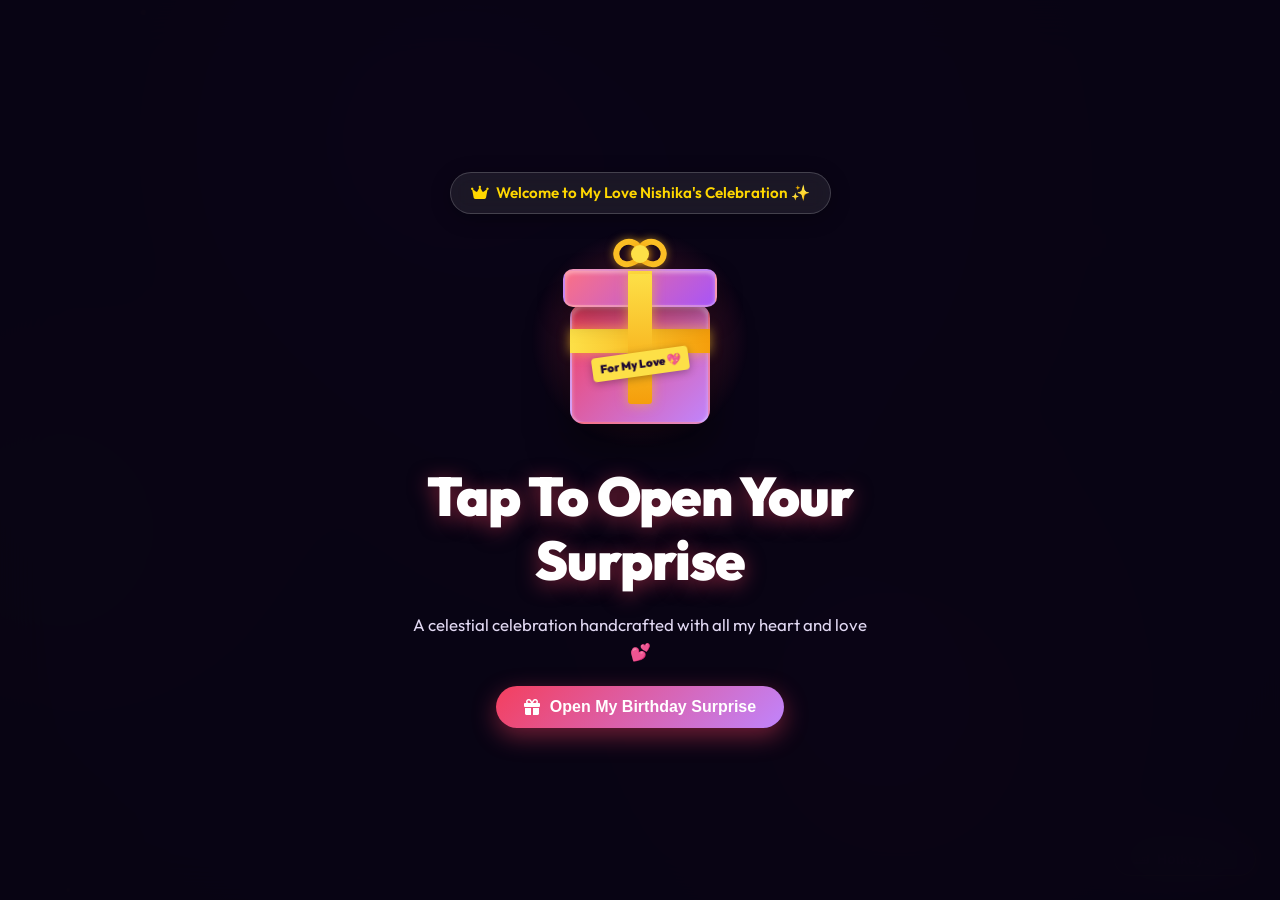
==== commit f374c9a6: "refactor: remove playwright test runner and add hover pop-out cinema feature with CSS styling update" ====
--- a/index.html
+++ b/index.html
@@ -113,10 +113,9 @@
     /* Ambient Canvas Background */
     #ambientCanvas {
       position: fixed;
-      top: 0;
-      left: 0;
-      width: 100vw;
-      height: 100vh;
+      inset: 0;
+      width: 100%;
+      height: 100%;
       pointer-events: none;
       z-index: 1;
     }
@@ -1092,6 +1091,14 @@
       border: 1.5px solid var(--accent-gold);
       box-shadow: 0 6px 20px rgba(0, 0, 0, 0.4);
       background: #000;
+      cursor: pointer;
+      transition: transform 0.3s cubic-bezier(0.34, 1.56, 0.64, 1), box-shadow 0.3s ease, border-color 0.3s ease;
+    }
+
+    .media-preview-box:hover {
+      transform: translateY(-3px) scale(1.02);
+      border-color: #ffd700;
+      box-shadow: 0 10px 24px rgba(255, 64, 129, 0.35), 0 0 16px rgba(255, 215, 0, 0.4);
     }
 
     .media-preview-box img {
@@ -1099,6 +1106,11 @@
       height: 150px;
       object-fit: cover;
       display: block;
+      transition: transform 0.4s ease;
+    }
+
+    .media-preview-box:hover img {
+      transform: scale(1.05);
     }
 
     .remove-preview-btn {
@@ -1929,10 +1941,9 @@
        ========================================================================== */
     .media-hover-popout-overlay {
       position: fixed;
-      top: 0;
-      left: 0;
-      width: 100vw;
-      height: 100vh;
+      inset: 0;
+      width: 100%;
+      height: 100%;
       pointer-events: none;
       opacity: 0;
       visibility: hidden;
@@ -2199,10 +2210,9 @@
        ========================================================================== */
     .media-lightbox-overlay {
       position: fixed;
-      top: 0;
-      left: 0;
-      width: 100vw;
-      height: 100vh;
+      inset: 0;
+      width: 100%;
+      height: 100%;
       background: rgba(5, 1, 10, 0.92);
       backdrop-filter: blur(20px);
       -webkit-backdrop-filter: blur(20px);
@@ -2211,6 +2221,7 @@
       align-items: center;
       justify-content: center;
       padding: 20px;
+      box-sizing: border-box;
       animation: fadeIn 0.3s ease;
     }
 
@@ -2313,10 +2324,9 @@
        ========================================================================== */
     .quick-media-overlay {
       position: fixed;
-      top: 0;
-      left: 0;
-      width: 100vw;
-      height: 100vh;
+      inset: 0;
+      width: 100%;
+      height: 100%;
       background: rgba(5, 1, 10, 0.92);
       backdrop-filter: blur(20px);
       -webkit-backdrop-filter: blur(20px);
@@ -2325,6 +2335,7 @@
       align-items: center;
       justify-content: center;
       padding: 20px;
+      box-sizing: border-box;
       animation: fadeIn 0.3s ease;
     }
 
@@ -2398,18 +2409,21 @@
        ========================================================================== */
     .vip-modal-overlay {
       position: fixed;
-      top: 0;
-      left: 0;
-      width: 100vw;
-      height: 100vh;
-      background: rgba(5, 1, 10, 0.92);
-      backdrop-filter: blur(20px);
-      -webkit-backdrop-filter: blur(20px);
+      inset: 0;
+      width: 100%;
+      height: 100%;
+      background: rgba(5, 1, 10, 0.94);
+      backdrop-filter: blur(22px);
+      -webkit-backdrop-filter: blur(22px);
       z-index: 99999;
       display: none;
       align-items: center;
       justify-content: center;
-      padding: 20px;
+      overflow-y: auto;
+      overscroll-behavior: contain;
+      -webkit-overflow-scrolling: touch;
+      padding: max(14px, env(safe-area-inset-top)) max(14px, env(safe-area-inset-right)) max(14px, env(safe-area-inset-bottom)) max(14px, env(safe-area-inset-left));
+      box-sizing: border-box;
       animation: fadeIn 0.3s ease;
     }
 
@@ -2419,33 +2433,56 @@
 
     .vip-modal-box {
       background: linear-gradient(160deg, #1e0930 0%, #0d0216 100%);
-      border: 1px solid var(--accent-gold);
-      border-radius: 28px;
+      border: 1.5px solid var(--accent-gold);
+      border-radius: clamp(20px, 4vw, 28px);
       max-width: 440px;
-      width: 100%;
-      padding: 36px 28px;
-      box-shadow: 0 20px 60px rgba(0, 0, 0, 0.8), 0 0 35px rgba(255, 215, 0, 0.35);
+      width: min(94vw, 440px);
+      max-height: min(92vh, 760px);
+      overflow-y: auto;
+      overscroll-behavior: contain;
+      -webkit-overflow-scrolling: touch;
+      margin: auto;
+      padding: clamp(22px, 4vw, 36px) clamp(16px, 3.5vw, 28px);
+      box-shadow: 0 20px 60px rgba(0, 0, 0, 0.85), 0 0 35px rgba(255, 215, 0, 0.35);
       position: relative;
       text-align: center;
+      box-sizing: border-box;
+      scrollbar-width: thin;
+      scrollbar-color: rgba(255, 215, 0, 0.45) transparent;
       animation: scaleIn 0.3s cubic-bezier(0.4, 0, 0.2, 1);
+    }
+
+    .vip-modal-box::-webkit-scrollbar {
+      width: 5px;
+    }
+    .vip-modal-box::-webkit-scrollbar-track {
+      background: transparent;
+    }
+    .vip-modal-box::-webkit-scrollbar-thumb {
+      background: rgba(255, 215, 0, 0.4);
+      border-radius: 10px;
+    }
+    .vip-modal-box::-webkit-scrollbar-thumb:hover {
+      background: #ffd700;
     }
 
     .modal-close-btn {
       position: absolute;
-      top: 14px;
-      right: 14px;
+      top: clamp(10px, 2vw, 14px);
+      right: clamp(10px, 2vw, 14px);
       background: rgba(255, 255, 255, 0.08);
       border: 1px solid var(--glass-border);
       color: #ffffff;
-      width: 36px;
-      height: 36px;
+      width: clamp(32px, 6vw, 36px);
+      height: clamp(32px, 6vw, 36px);
       border-radius: 50%;
-      font-size: 1.1rem;
+      font-size: clamp(0.95rem, 2.5vw, 1.1rem);
       display: flex;
       align-items: center;
       justify-content: center;
       cursor: pointer;
       transition: var(--transition);
+      z-index: 10;
     }
 
     .modal-close-btn:hover {
@@ -2455,44 +2492,47 @@
     }
 
     .vip-crown-icon {
-      font-size: 2.4rem;
+      font-size: clamp(1.8rem, 4.5vw, 2.4rem);
       color: var(--accent-gold);
-      margin-bottom: 12px;
+      margin-bottom: clamp(6px, 1.5vw, 12px);
       text-shadow: 0 0 20px var(--gold-glow);
     }
 
     .vip-modal-box h3 {
       font-family: var(--font-display);
-      font-size: 1.45rem;
+      font-size: clamp(1.2rem, 3.5vw, 1.45rem);
       color: var(--accent-gold);
-      margin-bottom: 8px;
+      margin-bottom: clamp(4px, 1vw, 8px);
+      line-height: 1.3;
     }
 
     .vip-modal-box p {
-      font-size: 0.9rem;
+      font-size: clamp(0.78rem, 2.2vw, 0.9rem);
       color: var(--text-muted);
-      margin-bottom: 22px;
-      line-height: 1.5;
+      margin-bottom: clamp(12px, 2.5vw, 20px);
+      line-height: 1.45;
     }
 
     .pin-display {
       display: flex;
       justify-content: center;
-      gap: 12px;
-      margin-bottom: 22px;
+      gap: clamp(6px, 2vw, 12px);
+      margin-bottom: clamp(12px, 2.5vw, 20px);
+      width: 100%;
+      box-sizing: border-box;
     }
 
     .pin-digit-slot {
-      width: 52px;
-      height: 62px;
+      width: clamp(42px, 9vw, 52px);
+      height: clamp(50px, 11vw, 62px);
       background: rgba(0, 0, 0, 0.45);
       border: 2px solid var(--glass-border);
-      border-radius: 14px;
+      border-radius: clamp(10px, 2vw, 14px);
       display: flex;
       align-items: center;
       justify-content: center;
       font-family: var(--font-display);
-      font-size: 1.6rem;
+      font-size: clamp(1.25rem, 3.5vw, 1.6rem);
       font-weight: 700;
       color: #ffffff;
       transition: var(--transition);
@@ -2529,30 +2569,38 @@
     .keypad-grid {
       display: grid;
       grid-template-columns: repeat(3, 1fr);
-      gap: 10px;
-      margin-bottom: 20px;
+      gap: clamp(6px, 1.8vw, 10px);
+      margin-bottom: clamp(12px, 2.5vw, 18px);
+      width: 100%;
+      box-sizing: border-box;
     }
 
     .keypad-btn {
       background: rgba(255, 255, 255, 0.07);
       border: 1px solid var(--glass-border);
-      border-radius: 12px;
-      padding: 12px 0;
+      border-radius: clamp(10px, 2vw, 14px);
+      padding: clamp(8px, 2vw, 12px) 0;
+      min-height: clamp(38px, 8vw, 48px);
       font-family: var(--font-body);
-      font-size: 1.25rem;
+      font-size: clamp(1.05rem, 3vw, 1.25rem);
       font-weight: 700;
       color: #ffffff;
       cursor: pointer;
       transition: var(--transition);
+      touch-action: manipulation;
+      display: flex;
+      align-items: center;
+      justify-content: center;
     }
 
     .keypad-btn:hover {
       background: rgba(255, 215, 0, 0.2);
       border-color: var(--accent-gold);
       color: var(--accent-gold);
-      transform: scale(1.05);
-    }
-
+      transform: scale(1.04);
+    }
+
+    .keypad-btn:active,
     .keypad-btn.pressed {
       background: rgba(255, 215, 0, 0.4);
       transform: scale(0.95);
@@ -2563,9 +2611,10 @@
       background: linear-gradient(135deg, #ff4081 0%, #ffd700 100%);
       color: #1a0525;
       font-family: var(--font-body);
-      font-size: 1rem;
+      font-size: clamp(0.88rem, 2.2vw, 1rem);
       font-weight: 800;
-      padding: 14px 20px;
+      padding: clamp(11px, 2.5vw, 14px) 20px;
+      min-height: 44px;
       border-radius: 30px;
       border: none;
       cursor: pointer;
@@ -2575,7 +2624,9 @@
       justify-content: center;
       gap: 8px;
       transition: var(--transition);
-      margin-bottom: 14px;
+      margin-bottom: 10px;
+      box-sizing: border-box;
+      touch-action: manipulation;
     }
 
     .vip-submit-btn:hover {
@@ -2584,10 +2635,10 @@
     }
 
     .pin-feedback-msg {
-      font-size: 0.88rem;
+      font-size: clamp(0.78rem, 2vw, 0.88rem);
       font-weight: 600;
-      margin-bottom: 14px;
-      min-height: 20px;
+      margin-bottom: 10px;
+      min-height: 18px;
     }
 
     .pin-feedback-msg.error {
@@ -2599,36 +2650,89 @@
     }
 
     .vip-hint-wrap {
-      margin-top: 8px;
+      margin-top: 4px;
     }
 
     .vip-hint-btn {
       background: transparent;
       border: none;
-      color: rgba(255, 215, 0, 0.7);
-      font-size: 0.82rem;
+      color: rgba(255, 215, 0, 0.75);
+      font-size: clamp(0.74rem, 2vw, 0.82rem);
       cursor: pointer;
       text-decoration: underline;
       display: inline-flex;
       align-items: center;
       gap: 5px;
+      padding: 4px 8px;
     }
 
     .vip-hint-text {
-      font-size: 0.82rem;
+      font-size: clamp(0.74rem, 2vw, 0.82rem);
       color: var(--accent-gold);
       background: rgba(0, 0, 0, 0.35);
       border: 1px solid rgba(255, 215, 0, 0.3);
       border-radius: 10px;
-      padding: 10px;
+      padding: 8px 12px;
       margin-top: 8px;
       display: none;
       animation: fadeIn 0.3s ease;
-      line-height: 1.4;
+      line-height: 1.45;
+      word-break: break-word;
     }
 
     .vip-hint-text.active {
       display: block;
+    }
+
+    /* Landscape mode & short screen height optimizations */
+    @media (max-height: 650px) {
+      .vip-modal-overlay {
+        align-items: flex-start !important;
+        padding-top: 10px !important;
+        padding-bottom: 16px !important;
+      }
+      .vip-modal-box {
+        margin: 10px auto !important;
+        max-height: calc(100vh - 20px) !important;
+        padding: 16px 14px !important;
+        border-radius: 20px !important;
+      }
+      .vip-crown-icon {
+        font-size: 1.5rem !important;
+        margin-bottom: 2px !important;
+      }
+      .vip-modal-box h3 {
+        font-size: 1.15rem !important;
+        margin-bottom: 2px !important;
+      }
+      .vip-modal-box p {
+        margin-bottom: 8px !important;
+        font-size: 0.78rem !important;
+      }
+      .pin-display {
+        margin-bottom: 10px !important;
+        gap: 6px !important;
+      }
+      .pin-digit-slot {
+        width: 38px !important;
+        height: 44px !important;
+        font-size: 1.15rem !important;
+      }
+      .keypad-grid {
+        margin-bottom: 10px !important;
+        gap: 6px !important;
+      }
+      .keypad-btn {
+        padding: 6px 0 !important;
+        min-height: 34px !important;
+        font-size: 1rem !important;
+      }
+      .vip-submit-btn {
+        padding: 8px 14px !important;
+        font-size: 0.86rem !important;
+        margin-bottom: 6px !important;
+        min-height: 38px !important;
+      }
     }
 
     /* Page Footer */
@@ -2736,12 +2840,12 @@
       html, body {
         overflow-x: hidden;
         width: 100%;
-        max-width: 100vw;
+        max-width: 100%;
       }
       .page-wrapper {
         padding: 8px 10px 30px;
         width: 100%;
-        max-width: 100vw;
+        max-width: 100%;
         overflow-x: hidden;
         box-sizing: border-box;
       }
@@ -2964,6 +3068,39 @@
         min-height: 140px !important;
         max-height: 42vh !important;
       }
+    }
+
+    /* Universal Responsive Master Engine for index.html */
+    section, .page-wrapper, .countdown-container, .features-grid, .memories-grid, .sticky-notes-grid, .glass-card {
+      width: 100% !important;
+      max-width: 100% !important;
+      box-sizing: border-box !important;
+      overflow-x: clip !important;
+    }
+
+    h1, .hero-title {
+      font-size: clamp(1.8rem, 5vw, 3.2rem) !important;
+      line-height: 1.2 !important;
+      overflow-wrap: break-word !important;
+      word-break: break-word !important;
+    }
+
+    h2, .section-title {
+      font-size: clamp(1.4rem, 3.5vw, 2.2rem) !important;
+      line-height: 1.25 !important;
+      overflow-wrap: break-word !important;
+      word-break: break-word !important;
+    }
+
+    p, .section-desc, .sub-text {
+      font-size: clamp(0.85rem, 1.8vw, 1.05rem) !important;
+      line-height: 1.6 !important;
+      overflow-wrap: break-word !important;
+      word-break: break-word !important;
+    }
+
+    .sticky-note, .sticky-card, .sticky-body, .sticky-msg {
+      font-family: 'Comic Sans MS', 'Comic Sans', 'Comic Neue', cursive, sans-serif !important;
     }
   </style>
 </head>
@@ -3320,19 +3457,19 @@
             <i class="fa-solid fa-crown"></i> <span>Queen Nishika</span>
           </div>
           <div class="hover-popout-badge" id="hoverPopoutBadge">
-            <i class="fa-solid fa-camera"></i> <span>Photo Pop-Out</span>
+            <i class="fa-solid fa-camera"></i> <span>Photo Pop-Out 📸</span>
           </div>
         </div>
         <button type="button" class="hover-popout-close-btn" id="closeHoverPopoutBtn" aria-label="Close Pop-Out" title="Close Pop-Out (Esc)">
           <i class="fa-solid fa-xmark"></i>
         </button>
       </div>
-      <div class="hover-popout-media-viewport" id="hoverPopoutViewport">
+      <div class="hover-popout-media-viewport" id="hoverPopoutViewport" title="Click to open Full Lightbox">
         <!-- Enlarged Photo injected dynamically -->
       </div>
       <div class="hover-popout-footer">
-        <p class="hover-popout-caption" id="hoverPopoutCaption">"Our unforgettable sacred memory"</p>
-        <span class="hover-popout-hint"><i class="fa-solid fa-hand-pointer"></i> Move mouse away or click ✕ to close</span>
+        <p class="hover-popout-caption" id="hoverPopoutCaption">"Our sacred celebration moment ✨"</p>
+        <span class="hover-popout-hint"><i class="fa-solid fa-magnifying-glass-plus"></i> Click image for Full Lightbox • Move away to dismiss</span>
       </div>
     </div>
   </div>
@@ -3386,7 +3523,7 @@
           <span>Need a Passcode Hint?</span>
         </button>
         <div id="vipHintText" class="vip-hint-text">
-          💖 <strong>VIP Hint:</strong> Enter the special 4-digit date of the day we first met in DDMM format ✨
+          💖 <strong>VIP Hint:</strong> Enter the special 4-digit date of the day we first met in (29 Dec) DDMM format ✨
         </div>
       </div>
     </div>
@@ -4338,7 +4475,7 @@
 
       // 7. GOOGLE SHEETS CLOUD INTEGRATION & STICKY WISH WALL ENGINE
       const GOOGLE_SHEET_URL = 'https://script.google.com/macros/s/AKfycbwPnRNoIYc1b8E2loZiXZhwlDXn3H2ZjH5b_t-C328paUo8u2mcGewGJKscj1W71zW-/exec';
-      const APP_VERSION = '2.2.0';
+      const APP_VERSION = '2.4.0';
       const LOCAL_STORAGE_WISHES_KEY = `eternal_love_sticky_wishes_v${APP_VERSION}`;
 
       // Purge outdated wishes keys from previous versions
@@ -4359,15 +4496,15 @@
         }
       }
 
-      // Default Pre-Populated Royal Dedications with Photos & Text Wishes
+      // Default Pre-Populated Royal Dedications (Only Google Sheets & Live Submissions Display Attached Photos)
       const DEFAULT_WISHES = [
         {
           id: 'def_1',
           name: 'Dilip (With Infinite Devotion 👑)',
           message: 'Happy Birthday to the most radiant, beautiful, and enchanting My Love Nishika! Every moment with you is poetry written in starlight. My whole heart and soul are consecrated to you forever! 💕✨',
           color: 'gold',
-          mediaType: 'photo',
-          mediaUrl: 'https://images.unsplash.com/photo-1518895949257-7621c3c786d7?w=900&auto=format&fit=crop&q=80',
+          mediaType: 'none',
+          mediaUrl: '',
           likes: 52,
           isRoyal: true,
           localTime: 'Consecrated for Eternity'
@@ -4377,8 +4514,8 @@
           name: 'Celestial Blessings 🌟',
           message: 'A heavenly romantic birthday blessing dedicated to My Love Nishika! May your year ahead be filled with celestial wonder, endless smiles, and divine royal joy! 🎂✨',
           color: 'pink',
-          mediaType: 'photo',
-          mediaUrl: 'https://images.unsplash.com/photo-1513151233558-d860c5398176?w=900&auto=format&fit=crop&q=80',
+          mediaType: 'none',
+          mediaUrl: '',
           likes: 38,
           isRoyal: false,
           localTime: 'September 2026'
@@ -4388,8 +4525,8 @@
           name: 'The Royal Court & Best Friends 🌸',
           message: 'Wishing our magnificent My Love Nishika a spectacular birthday filled with grand surprises, unending laughter, and pure happiness! 👑💖',
           color: 'purple',
-          mediaType: 'photo',
-          mediaUrl: 'https://images.unsplash.com/photo-1530103862676-de8c9debad1d?w=900&auto=format&fit=crop&q=80',
+          mediaType: 'none',
+          mediaUrl: '',
           likes: 29,
           isRoyal: false,
           localTime: 'Special Blessing'
@@ -4399,8 +4536,8 @@
           name: 'Starlight Soulmates 💎',
           message: 'Celebrating your grace, kindness, and royal brilliance. May all your celestial dreams turn into reality this year! 🌟✨',
           color: 'sapphire',
-          mediaType: 'photo',
-          mediaUrl: 'https://images.unsplash.com/photo-1527529482837-4698179dc6ce?w=900&auto=format&fit=crop&q=80',
+          mediaType: 'none',
+          mediaUrl: '',
           likes: 34,
           isRoyal: false,
           localTime: 'Anniversary Blessing'
@@ -4757,16 +4894,32 @@
         } catch(e) {}
 
         const mergedMap = new Map();
+        const seenMediaUrls = new Set();
+
         [...savedLocal, ...cloudWishes, ...DEFAULT_WISHES].forEach(w => {
           if (!w || (!w.message && !w.text)) return;
-          const key = ((w.name || w.author || '') + '_' + (w.message || w.text || '')).trim().toLowerCase();
+          const author = (w.name || w.author || '').trim();
+          const msg = (w.message || w.text || '').trim();
+          const key = (author + '_' + msg).toLowerCase();
+          const normMedia = (w.mediaUrl || w.mediaData || '').trim().toLowerCase();
+
+          // Avoid rendering duplicate photos across multiple sticky notes
+          if (normMedia && seenMediaUrls.has(normMedia)) {
+            if (!mergedMap.has(key)) {
+              mergedMap.set(key, { ...w, mediaType: 'none', mediaUrl: '', mediaData: '' });
+            }
+            return;
+          }
+
           if (!mergedMap.has(key)) {
             mergedMap.set(key, w);
+            if (normMedia) seenMediaUrls.add(normMedia);
           } else {
             const existing = mergedMap.get(key);
-            if (!existing.mediaUrl && w.mediaUrl) {
+            if (!existing.mediaUrl && w.mediaUrl && !seenMediaUrls.has(normMedia)) {
               existing.mediaUrl = w.mediaUrl;
               existing.mediaType = w.mediaType;
+              if (normMedia) seenMediaUrls.add(normMedia);
             }
           }
         });
@@ -5248,7 +5401,49 @@
         });
       }
 
-      // 10. INTERACTIVE HOVER POP-OUT FULLSCREEN CINEMA PORTAL ENGINE (Photos)
+      // Delegated photo click handler across the document (Wish Pinboard, previews, etc.)
+      document.addEventListener('click', (e) => {
+        if (e.target.closest('.sticky-like-btn') || e.target.closest('.remove-preview-btn') || e.target.closest('button, input, textarea')) {
+          return;
+        }
+
+        const mediaWrap = e.target.closest('.sticky-media-wrap, .polaroid-img-wrap, .memory-card img, #photoPreviewBox');
+        if (!mediaWrap) return;
+
+        let url = mediaWrap.getAttribute('data-img') || (mediaWrap.querySelector('img') && mediaWrap.querySelector('img').src) || (mediaWrap.tagName === 'IMG' ? mediaWrap.src : '');
+        if (!url && mediaWrap.id === 'photoPreviewBox') {
+          const pImg = mediaWrap.querySelector('img');
+          if (pImg && pImg.src) url = pImg.src;
+        }
+
+        if (!url || url.length < 5 || url.includes('data:image/svg+xml;utf8,<svg')) return;
+
+        let author = mediaWrap.getAttribute('data-author') || '';
+        let msg = mediaWrap.getAttribute('data-msg') || '';
+
+        const stickyCard = mediaWrap.closest('.sticky-note, .polaroid-card, .memory-card');
+        if (stickyCard) {
+          if (!author) {
+            const authorEl = stickyCard.querySelector('.sticky-author-name, .polaroid-meta');
+            if (authorEl) author = authorEl.textContent.trim();
+          }
+          if (!msg) {
+            const msgEl = stickyCard.querySelector('.sticky-message, .polaroid-caption');
+            if (msgEl) msg = msgEl.textContent.trim().replace(/^["']|["']$/g, '');
+          }
+        } else if (mediaWrap.id === 'photoPreviewBox') {
+          const nameInput = document.getElementById('wishNameInput');
+          const msgInput = document.getElementById('wishTextInput');
+          if (nameInput && nameInput.value) author = nameInput.value;
+          if (msgInput && msgInput.value) msg = msgInput.value;
+        }
+
+        openLightbox('photo', url, author || 'Queen Nishika', msg || 'Attached Celebration Photo ✨');
+      });
+
+      // --------------------------------------------------------------------------
+      // INTERACTIVE HOVER POP-OUT FULLSCREEN CINEMA PORTAL (Photos)
+      // --------------------------------------------------------------------------
       const indexMediaHoverPopout = document.getElementById('mediaHoverPopout');
       const indexHoverPopoutViewport = document.getElementById('hoverPopoutViewport');
       const indexHoverPopoutAuthor = document.getElementById('hoverPopoutAuthor');
@@ -5256,38 +5451,56 @@
       const indexHoverPopoutBadge = document.getElementById('hoverPopoutBadge');
       const indexCloseHoverPopoutBtn = document.getElementById('closeHoverPopoutBtn');
 
-      let indexHoverTimer = null;
-      let indexActiveHoverTarget = null;
+      let indexHoverCinemaTimer = null;
+      let indexHoverCinemaGraceTimer = null;
+      let indexCurrentHoverOrigin = null;
+      let isIndexCursorInsideCinema = false;
 
       function showIndexHoverPopout(type, url, author, msg) {
         if (!indexMediaHoverPopout || !indexHoverPopoutViewport) return;
         if (mediaLightbox && mediaLightbox.classList.contains('active')) return;
 
-        indexHoverPopoutViewport.innerHTML = `<img src="${escapeHtml(url)}" alt="Hover Photo Pop-Out" style="max-width:100%; max-height:58vh; object-fit:contain; border-radius:12px;" />`;
+        indexHoverPopoutViewport.innerHTML = `<img src="${escapeHtml(url)}" alt="Cinema Pop-Out" style="max-width:100%; max-height:58vh; object-fit:contain; border-radius:12px; cursor:zoom-in;" />`;
         if (indexHoverPopoutBadge) indexHoverPopoutBadge.innerHTML = '<i class="fa-solid fa-camera"></i> <span>Photo Pop-Out 📸</span>';
 
-        const decodedAuthor = decodeURIComponent(author || 'Loving Well-wisher');
+        const decodedAuthor = decodeURIComponent(author || 'Queen Nishika');
         const decodedMsg = decodeURIComponent(msg || '');
 
         if (indexHoverPopoutAuthor) indexHoverPopoutAuthor.innerHTML = `<i class="fa-solid fa-crown"></i> <span>${escapeHtml(decodedAuthor)}</span>`;
         if (indexHoverPopoutCaption) indexHoverPopoutCaption.textContent = decodedMsg ? `"${decodedMsg}"` : 'Our sacred celebration moment ✨';
 
         indexMediaHoverPopout.classList.add('active');
+        indexMediaHoverPopout.setAttribute('aria-hidden', 'false');
       }
 
       function hideIndexHoverPopout() {
-        if (indexHoverTimer) {
-          clearTimeout(indexHoverTimer);
-          indexHoverTimer = null;
+        if (indexHoverCinemaTimer) {
+          clearTimeout(indexHoverCinemaTimer);
+          indexHoverCinemaTimer = null;
         }
-        indexActiveHoverTarget = null;
+        if (indexHoverCinemaGraceTimer) {
+          clearTimeout(indexHoverCinemaGraceTimer);
+          indexHoverCinemaGraceTimer = null;
+        }
+        indexCurrentHoverOrigin = null;
+        isIndexCursorInsideCinema = false;
         if (!indexMediaHoverPopout) return;
         indexMediaHoverPopout.classList.remove('active');
+        indexMediaHoverPopout.setAttribute('aria-hidden', 'true');
         setTimeout(() => {
           if (!indexMediaHoverPopout.classList.contains('active') && indexHoverPopoutViewport) {
             indexHoverPopoutViewport.innerHTML = '';
           }
         }, 250);
+      }
+
+      function scheduleHideIndexHoverPopout() {
+        if (indexHoverCinemaGraceTimer) clearTimeout(indexHoverCinemaGraceTimer);
+        indexHoverCinemaGraceTimer = setTimeout(() => {
+          if (!isIndexCursorInsideCinema && !indexCurrentHoverOrigin) {
+            hideIndexHoverPopout();
+          }
+        }, 220);
       }
 
       function initIndexHoverPopout() {
@@ -5299,34 +5512,67 @@
           });
         }
 
-        const indexPopoutCard = indexMediaHoverPopout ? indexMediaHoverPopout.querySelector('.hover-popout-card') : null;
-
-        window.addEventListener('keydown', (e) => {
-          if (e.key === 'Escape') {
-            if (indexMediaHoverPopout && indexMediaHoverPopout.classList.contains('active')) {
+        if (indexMediaHoverPopout) {
+          const popoutCard = indexMediaHoverPopout.querySelector('.hover-popout-card');
+          if (popoutCard) {
+            popoutCard.addEventListener('mouseenter', () => {
+              isIndexCursorInsideCinema = true;
+              if (indexHoverCinemaGraceTimer) {
+                clearTimeout(indexHoverCinemaGraceTimer);
+                indexHoverCinemaGraceTimer = null;
+              }
+            });
+            popoutCard.addEventListener('mouseleave', () => {
+              isIndexCursorInsideCinema = false;
+              scheduleHideIndexHoverPopout();
+            });
+          }
+
+          indexMediaHoverPopout.addEventListener('click', (e) => {
+            if (e.target === indexMediaHoverPopout) {
               hideIndexHoverPopout();
             }
-            if (mediaLightbox && mediaLightbox.classList.contains('active')) {
-              closeLightbox(false);
+          });
+
+          if (indexHoverPopoutViewport) {
+            indexHoverPopoutViewport.addEventListener('click', () => {
+              const img = indexHoverPopoutViewport.querySelector('img');
+              if (img && img.src) {
+                const aName = indexHoverPopoutAuthor ? indexHoverPopoutAuthor.textContent.trim() : 'Queen Nishika';
+                const cText = indexHoverPopoutCaption ? indexHoverPopoutCaption.textContent.trim().replace(/^["']|["']$/g, '') : '';
+                hideIndexHoverPopout();
+                openLightbox('photo', img.src, aName, cText);
+              }
+            });
+          }
+        }
+
+        document.addEventListener('mouseover', (e) => {
+          if (mediaLightbox && mediaLightbox.classList.contains('active')) return;
+
+          const photoTarget = e.target.closest('.sticky-media-wrap, .polaroid-img-wrap, .memory-card img, #photoPreviewBox');
+          if (!photoTarget) return;
+          if (e.target.closest('.sticky-like-btn') || e.target.closest('.remove-preview-btn') || e.target.closest('#mediaHoverPopout')) return;
+
+          if (indexCurrentHoverOrigin === photoTarget) return;
+          indexCurrentHoverOrigin = photoTarget;
+
+          if (indexHoverCinemaGraceTimer) {
+            clearTimeout(indexHoverCinemaGraceTimer);
+            indexHoverCinemaGraceTimer = null;
+          }
+          if (indexHoverCinemaTimer) clearTimeout(indexHoverCinemaTimer);
+
+          indexHoverCinemaTimer = setTimeout(() => {
+            if (indexCurrentHoverOrigin !== photoTarget) return;
+
+            let url = photoTarget.getAttribute('data-img') || (photoTarget.querySelector('img') && photoTarget.querySelector('img').src) || (photoTarget.tagName === 'IMG' ? photoTarget.src : '');
+            if (!url && photoTarget.id === 'photoPreviewBox') {
+              const pImg = photoTarget.querySelector('img');
+              if (pImg && pImg.src) url = pImg.src;
             }
-          }
-        });
-
-        document.addEventListener('mouseover', (e) => {
-          const photoTarget = e.target.closest('.sticky-media-wrap, .polaroid-img-wrap, .memory-card img, #photoPreviewBox img');
-          if (!photoTarget || photoTarget === indexActiveHoverTarget) return;
-
-          if (e.target.closest('.sticky-like-btn') || e.target.closest('.remove-preview-btn') || e.target.closest('#mediaHoverPopout')) {
-            return;
-          }
-
-          indexActiveHoverTarget = photoTarget;
-          if (indexHoverTimer) clearTimeout(indexHoverTimer);
-
-          indexHoverTimer = setTimeout(() => {
-            if (photoTarget !== indexActiveHoverTarget) return;
-
-            let url = photoTarget.getAttribute('data-img') || (photoTarget.querySelector('img') && photoTarget.querySelector('img').src) || (photoTarget.tagName === 'IMG' ? photoTarget.src : '');
+            if (!url || url.length < 5 || url.includes('data:image/svg+xml;utf8,<svg')) return;
+
             let author = photoTarget.getAttribute('data-author') || '';
             let msg = photoTarget.getAttribute('data-msg') || '';
 
@@ -5340,50 +5586,42 @@
                 const msgEl = stickyCard.querySelector('.sticky-message, .polaroid-caption');
                 if (msgEl) msg = msgEl.textContent.trim().replace(/^["']|["']$/g, '');
               }
+            } else if (photoTarget.id === 'photoPreviewBox') {
+              const nameInput = document.getElementById('wishNameInput');
+              const msgInput = document.getElementById('wishTextInput');
+              if (nameInput && nameInput.value) author = nameInput.value;
+              if (msgInput && msgInput.value) msg = msgInput.value;
             }
 
-            if (url && url.length > 5 && !url.includes('data:image/svg+xml;utf8,<svg')) {
-              showIndexHoverPopout('photo', url, author || 'Queen Nishika', msg);
+            showIndexHoverPopout('photo', url, author || 'Queen Nishika', msg);
+          }, 300);
+        }, { passive: true });
+
+        document.addEventListener('mouseout', (e) => {
+          const photoTarget = e.target.closest('.sticky-media-wrap, .polaroid-img-wrap, .memory-card img, #photoPreviewBox');
+          if (photoTarget && photoTarget === indexCurrentHoverOrigin) {
+            const related = e.relatedTarget;
+            if (!related || !photoTarget.contains(related)) {
+              indexCurrentHoverOrigin = null;
+              if (indexHoverCinemaTimer) {
+                clearTimeout(indexHoverCinemaTimer);
+                indexHoverCinemaTimer = null;
+              }
+              scheduleHideIndexHoverPopout();
             }
-          }, 120);
+          }
         }, { passive: true });
 
-        document.addEventListener('mouseout', (e) => {
-          if (!indexActiveHoverTarget) return;
-          const target = e.target.closest('.sticky-media-wrap, .polaroid-img-wrap, #photoPreviewBox');
-          if (target && target === indexActiveHoverTarget) {
-            const related = e.relatedTarget;
-            if (!related || (!target.contains(related) && !related.closest('.hover-popout-card, #mediaHoverPopout'))) {
+        window.addEventListener('keydown', (e) => {
+          if (e.key === 'Escape') {
+            if (indexMediaHoverPopout && indexMediaHoverPopout.classList.contains('active')) {
               hideIndexHoverPopout();
             }
-          }
-        }, { passive: true });
-
-        document.addEventListener('mousemove', (e) => {
-          if (!indexMediaHoverPopout || !indexMediaHoverPopout.classList.contains('active')) return;
-          if (e.target.closest('.hover-popout-card') || (indexActiveHoverTarget && indexActiveHoverTarget.contains(e.target))) {
-            return;
-          }
-          hideIndexHoverPopout();
-        }, { passive: true });
-
-        if (indexMediaHoverPopout) {
-          indexMediaHoverPopout.addEventListener('mousemove', (e) => {
-            if (e.target === indexMediaHoverPopout) hideIndexHoverPopout();
-          });
-          indexMediaHoverPopout.addEventListener('mouseover', (e) => {
-            if (e.target === indexMediaHoverPopout) hideIndexHoverPopout();
-          });
-          indexMediaHoverPopout.addEventListener('click', (e) => {
-            if (e.target === indexMediaHoverPopout) hideIndexHoverPopout();
-          });
-        }
-
-        if (indexPopoutCard) {
-          indexPopoutCard.addEventListener('mouseleave', () => {
-            hideIndexHoverPopout();
-          });
-        }
+            if (mediaLightbox && mediaLightbox.classList.contains('active')) {
+              closeLightbox(false);
+            }
+          }
+        });
 
         window.addEventListener('scroll', () => {
           if (indexMediaHoverPopout && indexMediaHoverPopout.classList.contains('active')) {
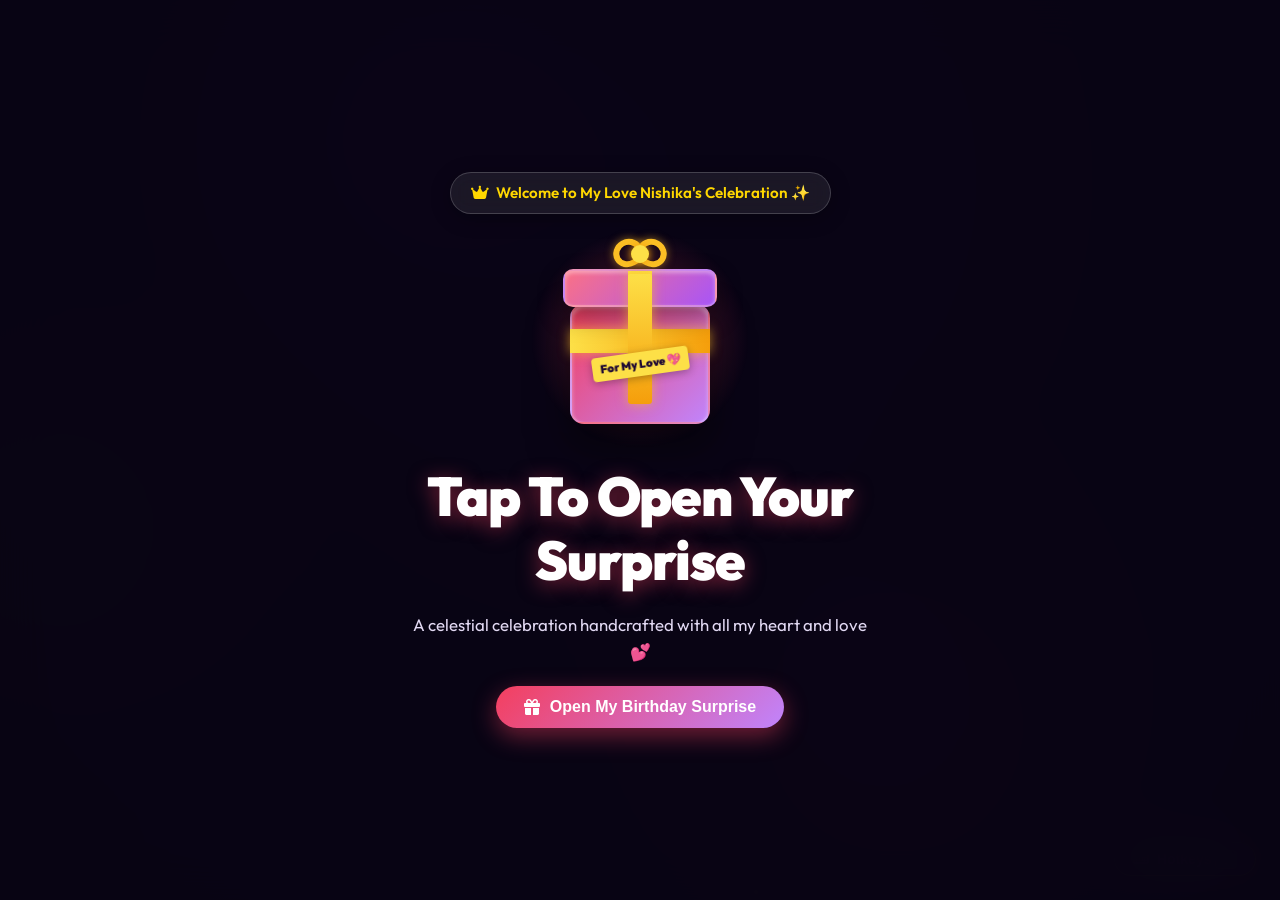
==== commit 5de7f7f0: "style: improve responsive layout and mobile viewport handling with fluid sizing and dvh units" ====
--- a/index.html
+++ b/index.html
@@ -92,6 +92,17 @@
       -webkit-tap-highlight-color: transparent;
     }
 
+    html {
+      width: 100%;
+      max-width: 100%;
+      min-height: 100%;
+      min-height: 100vh;
+      min-height: 100dvh;
+      overflow-x: hidden;
+      box-sizing: border-box;
+      -webkit-text-size-adjust: 100%;
+    }
+
     body {
       background-color: var(--bg-dark-1);
       background-image: 
@@ -101,7 +112,10 @@
         linear-gradient(180deg, #090312 0%, #180928 50%, #090312 100%);
       color: var(--text-main);
       font-family: var(--font-body);
+      width: 100%;
+      max-width: 100%;
       min-height: 100vh;
+      min-height: 100dvh;
       overflow-x: hidden;
       position: relative;
       display: flex;
@@ -2346,15 +2360,17 @@
     .quick-media-box {
       background: linear-gradient(160deg, #180928 0%, #090312 100%);
       border: 1px solid var(--accent-gold);
-      border-radius: 26px;
+      border-radius: clamp(18px, 3.5vw, 26px);
       max-width: 580px;
-      width: 100%;
+      width: min(94vw, 580px);
+      margin: auto;
       padding: 32px 28px;
       box-shadow: 0 20px 60px rgba(0, 0, 0, 0.8), 0 0 30px rgba(255, 215, 0, 0.3);
       position: relative;
       animation: scaleIn 0.3s cubic-bezier(0.4, 0, 0.2, 1);
-      max-height: 90vh;
+      max-height: min(90dvh, 760px);
       overflow-y: auto;
+      overscroll-behavior: contain;
     }
 
     .quick-media-header {
